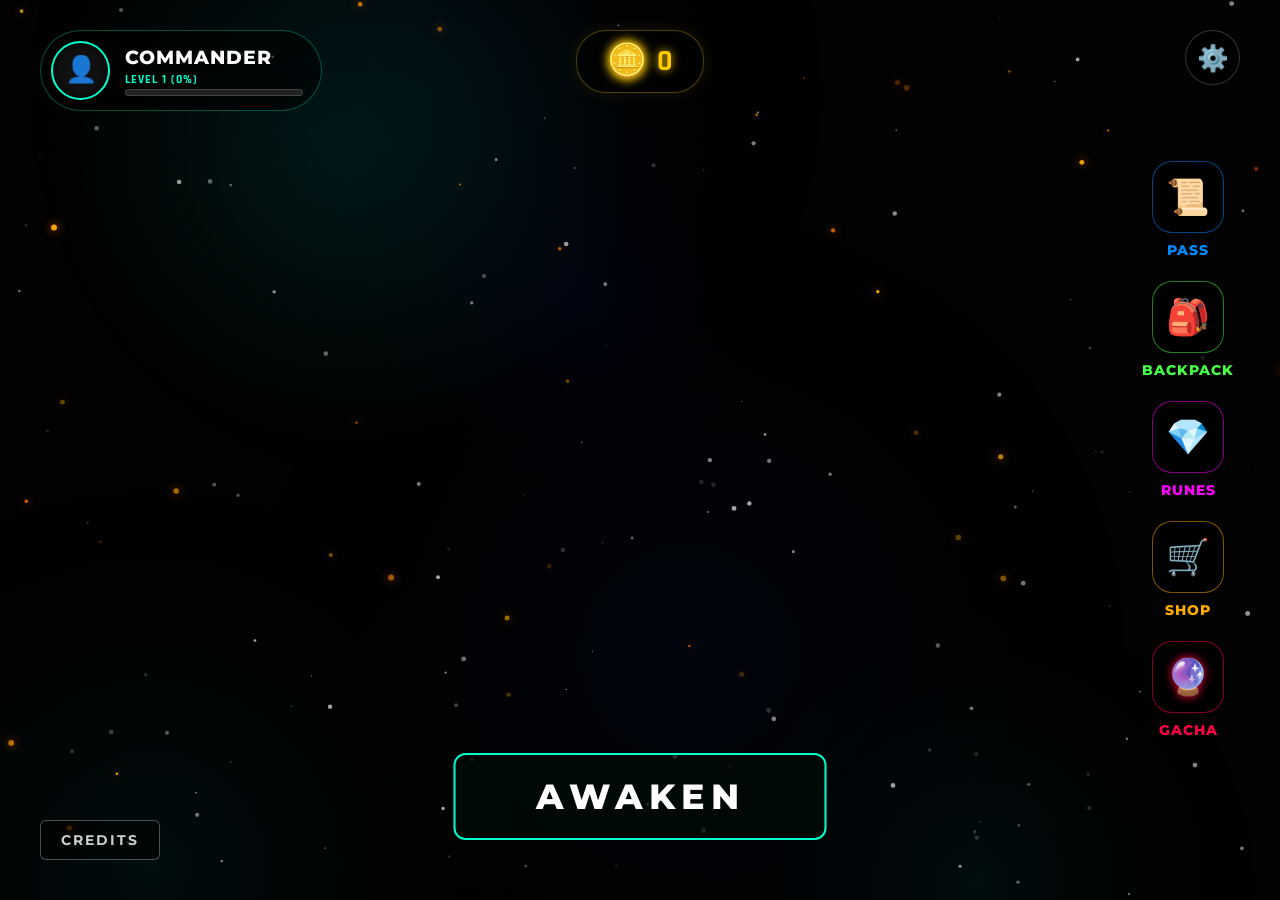
==== bug.html @ b3a05e63 "Update print statement from 'Hello' to 'Goodbye'" ====
<!DOCTYPE html>
<html lang="en">
<head>
    <meta charset="UTF-8">
    <meta name="viewport" content="width=device-width, initial-scale=1.0">
    <title>FIGHT UP - AWAKENED</title>
    <link href="https://fonts.googleapis.com/css2?family=Cinzel:wght@400;700&family=Rajdhani:wght@400;600;700&family=Montserrat:wght@400;600;700;800&display=swap" rel="stylesheet">
    <style>
        /* ================= CÀI ĐẶT CSS TỔNG THỂ ================= */
        body { margin: 0; padding: 0; background-color: #020202; color: #ffffff; font-family: 'Cinzel', serif; overflow: hidden; display: flex; justify-content: center; align-items: center; height: 100vh; user-select: none; }
        
        #bg-canvas { position: absolute; top: 0; left: 0; width: 100vw; height: 100vh; z-index: 0; pointer-events: none; }
        #mouse-glow { position: absolute; width: 600px; height: 600px; background: radial-gradient(circle, rgba(0, 255, 204, 0.08) 0%, transparent 70%); border-radius: 50%; pointer-events: none; z-index: 1; transform: translate(-50%, -50%); transition: 0.05s linear; mix-blend-mode: screen; }
        #game-wrapper { position: relative; width: 100vw; height: 100vh; display: flex; justify-content: center; align-items: center; background-color: transparent; overflow: hidden; z-index: 2; }
        
        .screen { position: absolute; top: 0; left: 0; width: 100%; height: 100%; display: flex; flex-direction: column; justify-content: center; align-items: center; background: radial-gradient(circle, rgba(15,15,20,0.85) 0%, rgba(0,0,0,1) 100%); transition: opacity 0.3s ease; z-index: 10; }
        .hidden { display: none !important; }
        
        @keyframes mysticalPulse {
            0% { box-shadow: 0 0 10px rgba(0, 255, 204, 0.3), inset 0 0 5px rgba(0, 255, 204, 0.1); text-shadow: 0 0 5px rgba(255,255,255,0.5); }
            50% { box-shadow: 0 0 25px rgba(0, 255, 204, 0.8), inset 0 0 15px rgba(0, 255, 204, 0.4); text-shadow: 0 0 15px rgba(255,255,255,1); }
            100% { box-shadow: 0 0 10px rgba(0, 255, 204, 0.3), inset 0 0 5px rgba(0, 255, 204, 0.1); text-shadow: 0 0 5px rgba(255,255,255,0.5); }
        }
        @keyframes popIn { 0% { transform: scale(0.8) translateY(50px); opacity: 0; } 100% { transform: scale(1) translateY(0); opacity: 1; } }
        @keyframes slideInRight { 0% { transform: translateX(30px); opacity: 0; } 100% { transform: translateX(0); opacity: 1; } }
        .pop-animation { animation: popIn 0.4s cubic-bezier(0.175, 0.885, 0.32, 1.275) forwards; }
        .stagger-anim { opacity: 0; animation: slideInRight 0.3s ease forwards; }

        /* MOBA LOBBY UI */
        #moba-lobby { position: absolute; width: 100%; height: 100%; top: 0; left: 0; pointer-events: none; }
        .moba-element { pointer-events: auto; position: absolute; }
        
        #moba-top-left { top: 30px; left: 40px; display: flex; align-items: center; gap: 15px; cursor: pointer; transition: 0.2s; padding: 10px 20px 10px 10px; border-radius: 50px; background: rgba(0,0,0,0.6); border: 1px solid rgba(0,255,204,0.3); animation: mysticalPulse 4s infinite alternate; min-width: 250px; }
        #moba-top-left:hover { background: rgba(0,255,204,0.15); transform: scale(1.02); }
        .avatar-placeholder { width: 55px; height: 55px; border-radius: 50%; background: #111; border: 2px solid #00ffcc; display: flex; justify-content: center; align-items: center; font-size: 26px; box-shadow: inset 0 0 10px #000; transition: 0.3s; flex-shrink: 0;}
        .commander-info { display: flex; flex-direction: column; width: 100%; }
        .commander-name { font-family: 'Montserrat', sans-serif; font-size: 1.2rem; font-weight: 800; color: #fff; letter-spacing: 1px; text-transform: uppercase; white-space: nowrap; overflow: hidden; text-overflow: ellipsis; max-width: 150px; }
        
        .acc-level-container { display: flex; flex-direction: column; width: 100%; margin-top: 3px; }
        .acc-level-text { font-size: 0.75rem; color: #00ffcc; font-family: 'Rajdhani', sans-serif; font-weight: bold; letter-spacing: 1px;}
        .acc-level-bar-bg { width: 100%; height: 5px; background: #222; border-radius: 3px; overflow: hidden; margin-top: 2px; border: 1px solid #444; }
        .acc-level-bar-fill { height: 100%; background: linear-gradient(90deg, #0088ff, #00ffcc); transition: width 0.3s ease; box-shadow: 0 0 5px #00ffcc;}

        #moba-top-center { top: 30px; left: 50%; transform: translateX(-50%); background: rgba(0,0,0,0.5); padding: 10px 30px; border-radius: 30px; border: 1px solid rgba(255,204,0,0.3); box-shadow: 0 0 15px rgba(255,204,0,0.1); }
        .gold-display { font-size: 1.8rem; color: #ffcc00; font-weight: bold; text-shadow: 0 0 10px #ffcc00; display: flex; align-items: center; gap: 10px; font-family: 'Rajdhani', sans-serif; }
        .gold-display::before { content: '🪙'; font-size: 2rem; filter: drop-shadow(0 0 5px rgba(255, 204, 0, 0.8)); }

        #moba-top-right { top: 30px; right: 40px; display: flex; gap: 15px; }
        .icon-btn { width: 55px; height: 55px; border-radius: 50%; background: rgba(0,0,0,0.6); border: 1px solid rgba(255,255,255,0.2); color: #fff; font-size: 1.6rem; cursor: pointer; transition: 0.3s; display: flex; justify-content: center; align-items: center; }
        .icon-btn:hover { background: rgba(255,255,255,0.1); border-color: #fff; box-shadow: 0 0 20px rgba(255,255,255,0.6); transform: scale(1.1) rotate(45deg); }

        #moba-mid-right { top: 50%; right: 40px; transform: translateY(-50%); display: flex; flex-direction: column; gap: 20px; }
        .side-menu-btn { display: flex; flex-direction: column; align-items: center; gap: 8px; cursor: pointer; transition: 0.2s; background: transparent; border: none; outline: none; color: #ccc; }
        .side-menu-btn .icon-bg { width: 70px; height: 70px; border-radius: 20px; background: rgba(0,0,0,0.7); border: 1px solid rgba(0,255,204,0.3); display: flex; justify-content: center; align-items: center; font-size: 2.2rem; transition: 0.3s; box-shadow: inset 0 0 15px rgba(0,0,0,0.9); }
        .side-menu-btn span { font-family: 'Montserrat', sans-serif; font-size: 0.9rem; font-weight: 800; letter-spacing: 1px; text-transform: uppercase; transition: 0.2s; }
        .side-menu-btn:hover .icon-bg { transform: scale(1.1); animation: mysticalPulse 1.5s infinite alternate; }
        .side-menu-btn:hover span { color: #fff; text-shadow: 0 0 10px #fff; }

        #moba-bottom-center { bottom: 60px; left: 50%; transform: translateX(-50%); }
        .play-btn { background: rgba(0, 10, 5, 0.8); border: 2px solid #00ffcc; color: #fff; font-family: 'Montserrat', sans-serif; font-size: 2.2rem; padding: 20px 80px; font-weight: 800; cursor: pointer; transition: 0.4s; text-transform: uppercase; letter-spacing: 6px; border-radius: 12px; animation: mysticalPulse 2s infinite alternate; }
        .play-btn:hover { background: rgba(0, 255, 204, 0.3); transform: scale(1.08) translateY(-5px); letter-spacing: 10px; }

        #moba-bottom-left { bottom: 40px; left: 40px; }

        .menu-box { background: rgba(10, 10, 15, 0.9); border: 1px solid rgba(0, 255, 204, 0.4); padding: 40px 60px; border-radius: 16px; box-shadow: 0 0 50px rgba(0, 255, 204, 0.15), inset 0 0 30px rgba(0,0,0,0.9); backdrop-filter: blur(25px); display: flex; flex-direction: column; align-items: center; position: relative; }
        .menu-box::before, .menu-box::after { content: ''; position: absolute; width: 40px; height: 40px; border: 3px solid #00ffcc; opacity: 0.8; }
        .menu-box::before { top: -12px; left: -12px; border-right: none; border-bottom: none; border-radius: 8px 0 0 0;}
        .menu-box::after { bottom: -12px; right: -12px; border-left: none; border-top: none; border-radius: 0 0 8px 0;}
        h2 { font-size: 2.2rem; text-shadow: 0 0 20px #fff; margin-bottom: 30px; letter-spacing: 3px; text-transform: uppercase; border-bottom: 2px solid rgba(0,255,204,0.3); padding-bottom: 15px; color: #00ffcc; font-family: 'Montserrat', sans-serif; font-weight: 800; text-align: center;}
        
        .btn-group { display: flex; flex-direction: column; gap: 18px; align-items: center; width: 100%; min-width: 350px; z-index: 20;}
        .std-btn { background: rgba(0, 0, 0, 0.7); border: 1px solid rgba(255, 255, 255, 0.3); color: #ccc; font-family: 'Montserrat', sans-serif; font-weight: 700; font-size: 1.1rem; padding: 14px 30px; width: 100%; cursor: pointer; transition: 0.3s; text-transform: uppercase; letter-spacing: 2px; border-radius: 6px; pointer-events: auto;}
        .std-btn:hover:not(:disabled) { border-color: #00ffcc; color: #fff; background: rgba(0, 60, 50, 0.6); transform: scale(1.03); box-shadow: 0 0 15px rgba(0,255,204,0.3); }
        .std-btn:disabled { opacity: 0.4; cursor: not-allowed; border-color: #333; color: #666;}
        
        .power-btn { padding: 20px; text-transform: none; text-align: left; border: 2px solid rgba(0, 255, 204, 0.3); background: rgba(0, 20, 30, 0.8); border-radius: 10px; transition: all 0.3s ease; position: relative; overflow: hidden; cursor: pointer; display: flex; flex-direction: column; width: 100%; box-sizing: border-box; }
        .power-btn:hover { border-color: #00ffcc; box-shadow: 0 0 25px rgba(0,255,204,0.5), inset 0 0 20px rgba(0,255,204,0.2); transform: scale(1.03); background: rgba(0, 40, 50, 0.9); }
        .power-btn strong { font-size: 1.4rem; margin-bottom: 8px; color: #fff; text-transform: uppercase; letter-spacing: 1px; font-family: 'Montserrat', sans-serif; transition: 0.3s;}
        .power-btn:hover strong { color: #00ffcc; text-shadow: 0 0 15px #00ffcc; }
        .power-btn .skill-desc { font-size: 0.95rem; color: #aaa; font-family: 'Montserrat', sans-serif; font-weight: 600; line-height: 1.4; transition: 0.3s; }
        .power-btn:hover .skill-desc { color: #fff; }
        .reroll-btn { margin-top: 10px; border-color: rgba(255, 170, 0, 0.4); color: #ffaa00; width: auto; font-size: 1rem; }
        .reroll-btn:hover:not(:disabled) { border-color: #ffcc00; color: #fff; box-shadow: 0 0 15px rgba(255,170,0,0.4); background: rgba(50, 30, 0, 0.6); }

        .shop-tabs { display: flex; flex-wrap: wrap; width: 100%; justify-content: center; gap: 10px; margin-bottom: 25px; border-bottom: 2px solid rgba(255,255,255,0.1); padding-bottom: 15px; }
        .shop-tab-btn { background: transparent; border: none; color: #777; font-family: 'Montserrat', sans-serif; font-size: 1rem; font-weight: bold; text-transform: uppercase; cursor: pointer; padding: 10px 15px; transition: 0.3s; border-radius: 8px; letter-spacing: 1px;}
        .shop-tab-btn:hover { color: #fff; background: rgba(255,255,255,0.05); }
        .shop-tab-btn.active { color: #00ffcc; background: rgba(0,255,204,0.1); box-shadow: inset 0 0 15px rgba(0,255,204,0.2); }

        .shop-wrapper { display: flex; flex-direction: column; gap: 25px; width: 100%; max-width: 900px; max-height: 50vh; overflow-y: auto; padding-right: 15px;}
        .shop-grid { display: grid; grid-template-columns: repeat(auto-fit, minmax(200px, 1fr)); gap: 20px; width: 100%; }
        .shop-card { display: flex; flex-direction: column; justify-content: space-between; align-items: center; background: rgba(255,255,255,0.04); border: 1px solid rgba(255,255,255,0.15); padding: 25px 20px; border-radius: 12px; transition: 0.3s; gap: 15px; height: 100%; box-sizing: border-box;}
        .shop-card:hover { background: rgba(0,255,204,0.08); border-color: #00ffcc; transform: translateY(-5px); box-shadow: 0 10px 20px rgba(0,0,0,0.5), 0 0 15px rgba(0,255,204,0.2);}
        .skin-preview { width: 55px; height: 55px; border-radius: 50%; box-shadow: 0 0 25px currentColor; margin-bottom: 10px;}
        .item-icon { font-size: 2.8rem; text-shadow: 0 0 15px currentColor; margin-bottom: 5px;}
        .item-name { font-family: 'Montserrat', sans-serif; font-size: 1.1rem; font-weight: 700; letter-spacing: 1px; text-align: center; flex-grow: 1; display: flex; flex-direction: column; align-items: center; justify-content: center; gap: 5px;}
        .item-stats { font-size: 0.8rem; color: #aaa; font-weight: normal; text-transform: uppercase; }
        .shop-btn { padding: 10px 15px; font-size: 1rem; width: 100%; border-color: #ffcc00; color: #ffcc00; margin-top: auto;}
        .shop-btn.equipped { border-color: #00ffcc; color: #00ffcc; box-shadow: inset 0 0 15px rgba(0,255,204,0.3); background: rgba(0,255,204,0.1);}
        
        .rune-stats { font-family: 'Rajdhani', sans-serif; color: #00ffcc; font-size: 1.2rem; font-weight: bold; margin-bottom: 5px; }
        .rune-lvl { font-family: 'Rajdhani', sans-serif; color: #fff; font-size: 1rem; background: #222; padding: 3px 10px; border-radius: 20px; border: 1px solid #555; }
/* GACHA CSS TIER */
        .gacha-item-show { font-size: 5rem; margin-bottom: 10px; animation: popIn 0.5s cubic-bezier(0.175, 0.885, 0.32, 1.275) forwards; }
        .gacha-item-name { font-family: 'Montserrat', sans-serif; font-size: 1.8rem; font-weight: 800; text-transform: uppercase; letter-spacing: 2px; animation: popIn 0.6s ease forwards;}
        .gacha-item-stats { font-size: 1.1rem; color: #ddd; margin-top: 10px; animation: popIn 0.7s ease forwards;}
        .gacha-rarity-text { font-family: 'Rajdhani', sans-serif; font-size: 1.3rem; font-weight: bold; letter-spacing: 3px; text-transform: uppercase; margin-top: 5px; animation: popIn 0.8s ease forwards;}
        
        .rarity-uncommon { color: #00ff00; text-shadow: 0 0 15px #00ff00; }
        .rarity-rare { color: #00aaff; text-shadow: 0 0 15px #00aaff; }
        .rarity-epic { color: #aa00ff; text-shadow: 0 0 15px #aa00ff; }
        .rarity-legend { color: #ffcc00; text-shadow: 0 0 15px #ffcc00; }
        .rarity-mythic { color: #ff0044; text-shadow: 0 0 25px #ff0044; animation: mysticalPulse 1s infinite alternate; }

        .bp-progress-header { width: 100%; display: flex; justify-content: space-between; font-family: 'Montserrat', sans-serif; font-size: 1.2rem; font-weight: 800; margin-bottom: 15px; color: #00ffcc;}
        .bp-bar-bg { width: 100%; height: 16px; background: #1a1a1a; border-radius: 8px; margin-bottom: 25px; overflow: hidden; border: 1px solid #444; box-shadow: inset 0 0 10px #000;}
        .bp-bar-fill { height: 100%; background: linear-gradient(90deg, #0088ff, #00ffcc, #ffffff); transition: width 0.4s cubic-bezier(0.175, 0.885, 0.32, 1.275); box-shadow: 0 0 15px #00ffcc; }
        .bp-list { display: flex; flex-direction: column; gap: 12px; width: 100%; max-width: 650px; max-height: 40vh; overflow-y: auto; padding-right: 15px; font-family: 'Rajdhani', sans-serif;}
        .bp-item { display: flex; justify-content: space-between; align-items: center; background: rgba(255,255,255,0.06); padding: 15px 25px; border-radius: 8px; border-left: 5px solid #555; transition: 0.2s;}
        .bp-item:hover { background: rgba(255,255,255,0.1); transform: translateX(5px); }
        .bp-item.unlocked { border-left-color: #00ffcc; background: rgba(0, 255, 204, 0.08); }
        .bp-item.milestone { border-left-color: #ff00ff; background: rgba(255, 0, 255, 0.08); box-shadow: inset 0 0 20px rgba(255,0,255,0.1);}
        .bp-tier { font-weight: bold; color: #fff; width: 90px; font-size: 1.3rem;}
        .bp-reward { color: #ffcc00; font-size: 1.4rem; flex-grow: 1; font-weight: 600; text-shadow: 0 0 5px rgba(255,204,0,0.5);}

        .profile-container-wide { display: flex; width: 85vw; max-width: 1100px; height: 75vh; background: linear-gradient(135deg, rgba(15,20,30,0.85) 0%, rgba(5,5,10,0.95) 100%); border: 1px solid rgba(0,255,204,0.3); border-radius: 20px; box-shadow: 0 0 50px rgba(0,0,0,0.8), inset 0 0 20px rgba(0,255,204,0.1); backdrop-filter: blur(20px); overflow: hidden; position: relative; }
        .prof-left { flex: 1.2; padding: 50px; display: flex; flex-direction: column; gap: 30px; z-index: 2; border-right: 1px solid rgba(255,255,255,0.05); }
        .prof-right { flex: 0.8; background: radial-gradient(circle at center, rgba(0,255,204,0.05) 0%, transparent 70%); display: flex; justify-content: center; align-items: center; position: relative; z-index: 1;}
        .prof-header-flex { display: flex; align-items: center; gap: 25px; padding-bottom: 20px; border-bottom: 1px solid rgba(0,255,204,0.3); }
        .prof-avatar-wrap { position: relative; width: 100px; height: 100px; border-radius: 50%; border: 3px solid #ffcc00; display: flex; justify-content: center; align-items: center; font-size: 50px; background: #111; box-shadow: 0 0 20px rgba(255,204,0,0.3); cursor: pointer; transition: 0.3s; }
        .prof-avatar-wrap:hover { transform: scale(1.05); box-shadow: 0 0 30px rgba(255,204,0,0.6); }
        .prof-name-area { display: flex; flex-direction: column; width: 100%; }
        .prof-title { color: #00ffcc; font-size: 0.9rem; letter-spacing: 2px; text-transform: uppercase; margin-bottom: 5px; font-family: 'Montserrat', sans-serif; font-weight: bold;}
        .profile-name-input { background: transparent; border: none; color: #00ffcc; font-family: 'Montserrat', sans-serif; font-weight: 800; width: 100%; text-transform: uppercase; outline: none; letter-spacing: 2px;}
        .prof-stats-grid { display: grid; grid-template-columns: repeat(3, 1fr); gap: 15px; margin-top: 10px; }
        .prof-stat-card { background: rgba(255,255,255,0.03); border: 1px solid rgba(255,255,255,0.1); border-radius: 12px; padding: 20px 10px; display: flex; flex-direction: column; align-items: center; justify-content: center; transition: 0.3s; }
        .prof-stat-icon { font-size: 2rem; margin-bottom: 10px; text-shadow: 0 0 10px currentColor; }
        .prof-stat-value { font-size: 1.8rem; font-weight: bold; color: #fff; font-family: 'Rajdhani', sans-serif; }
        .prof-stat-label { font-size: 0.8rem; color: #aaa; text-transform: uppercase; letter-spacing: 1px; margin-top: 5px; text-align: center; font-family: 'Montserrat', sans-serif; font-weight: 600;}
        .prof-hero-display { width: 100%; height: 100%; display: flex; justify-content: center; align-items: center; animation: floatCore 4s ease-in-out infinite; }
        .prof-hero-core { width: 120px; height: 120px; border-radius: 50%; background: #fff; transition: 0.5s; position: relative; }
        .prof-hero-core::after { content: ''; position: absolute; bottom: -80px; left: 50%; transform: translateX(-50%); width: 80px; height: 15px; background: rgba(0,0,0,0.5); border-radius: 50%; filter: blur(5px); }

        .setting-slider { appearance: none; -webkit-appearance: none; width: 100%; height: 6px; background: #333; outline: none; border-radius: 3px; }
        .setting-slider::-webkit-slider-thumb { -webkit-appearance: none; appearance: none; width: 20px; height: 20px; border-radius: 50%; background: #00ffcc; cursor: pointer; box-shadow: 0 0 10px #00ffcc; }
        .setting-checkbox { transform: scale(1.5); cursor: pointer; accent-color: #00ffcc;}
        .stat-row-setting { display: flex; justify-content: space-between; border-bottom: 1px solid rgba(255,255,255,0.1); padding-bottom: 8px; font-family: 'Montserrat', sans-serif; font-size: 1.1rem; color: #ddd; font-weight: 600;}
        .lang-select { background: rgba(0,0,0,0.8); border: 1px solid #00ffcc; color: #00ffcc; padding: 5px 10px; border-radius: 4px; font-family: 'Montserrat', sans-serif; font-weight: bold; cursor: pointer; outline: none;}

        #game-canvas { display: block; width: 100%; height: 100%; z-index: 1; }
        
        #game-hud { position: absolute; top: 0; left: 0; width: 100%; height: 100%; z-index: 5; pointer-events: none; display: flex; flex-direction: column; font-family: 'Rajdhani', sans-serif;}
        #exp-container { width: 100%; height: 8px; background-color: #111; position: absolute; top: 0; border-bottom: 1px solid #333;}
        #exp-bar { width: 0%; height: 100%; background: linear-gradient(90deg, #00ffcc, #0088ff); transition: width 0.3s ease; box-shadow: 0 0 15px #0088ff; }
        #hud-top { display: flex; justify-content: space-between; align-items: flex-start; padding: 20px; width: 100%; box-sizing: border-box; margin-top: 10px; }
        
        #status-container { display: flex; flex-direction: column; gap: 5px; width: 30%; }
        #level-display { font-size: 1.8rem; font-weight: bold; color: #00ffcc; text-shadow: 0 0 10px #00ffcc; letter-spacing: 2px; margin-bottom: 0px; font-family: 'Montserrat', sans-serif; font-weight: 800;}
        #hp-container { width: 100%; max-width: 250px; background: #222; border: 2px solid #555; height: 25px; position: relative; border-radius: 4px; overflow: hidden; box-shadow: 0 0 10px rgba(0,0,0,0.8); }
        #hp-bar { width: 100%; height: 100%; background: linear-gradient(90deg, #ff0044, #ff6600); transition: width 0.2s ease; }
        #hp-text { position: absolute; top: 0; left: 0; width: 100%; height: 100%; text-align: center; line-height: 25px; font-weight: bold; font-size: 14px; text-shadow: 1px 1px 3px #000; font-family: 'Montserrat', sans-serif;}
        #mp-container { width: 100%; max-width: 250px; background: #222; border: 2px solid #555; height: 18px; position: relative; border-radius: 4px; overflow: hidden; box-shadow: 0 0 10px rgba(0,0,0,0.8); margin-top: 2px;}
        #mp-bar { width: 100%; height: 100%; background: linear-gradient(90deg, #0055ff, #00aaff); transition: width 0.2s ease; }
        #mp-text { position: absolute; top: 0; left: 0; width: 100%; height: 100%; text-align: center; line-height: 18px; font-weight: bold; font-size: 12px; text-shadow: 1px 1px 3px #000; font-family: 'Montserrat', sans-serif;}
        #dash-container { width: 100%; max-width: 250px; height: 5px; background: #222; border-radius: 2px; overflow: hidden; border: 1px solid #444; margin-top: 5px;}
        #dash-bar { width: 100%; height: 100%; background: #00ffff; box-shadow: 0 0 5px #00ffff; }
        #skill-ui { display: flex; align-items: center; gap: 10px; margin-top: 10px; background: rgba(0,0,0,0.6); padding: 5px 10px; border-radius: 8px; border: 1px solid rgba(255,255,255,0.2); width: fit-content;}
        .skill-icon { width: 40px; height: 40px; background: #111; border: 2px solid #aa00ff; border-radius: 8px; display: flex; justify-content: center; align-items: center; font-size: 20px; box-shadow: 0 0 10px rgba(170,0,255,0.5); position: relative; overflow: hidden; }
        .skill-cd-overlay { position: absolute; bottom: 0; left: 0; width: 100%; background: rgba(0,0,0,0.7); height: 0%; transition: height 0.1s linear; }
        .skill-info { display: flex; flex-direction: column; font-family: 'Rajdhani', sans-serif; }
        .skill-name { font-weight: bold; color: #aa00ff; text-shadow: 0 0 5px #aa00ff; font-size: 14px; text-transform: uppercase;}
        .skill-cost { font-size: 12px; color: #00aaff; }
        .skill-key { position: absolute; top: -5px; right: -5px; background: #fff; color: #000; font-size: 10px; padding: 2px 5px; border-radius: 4px; font-weight: bold; z-index: 2;}

        #wave-container { display: flex; flex-direction: column; align-items: center; width: 40%; }
        #wave-text { font-size: 1.8rem; font-weight: 800; letter-spacing: 4px; text-shadow: 0 0 10px #fff; margin-bottom: 5px; font-family: 'Montserrat', sans-serif; text-transform: uppercase;}
        #wave-progress-bg { width: 100%; height: 8px; background: rgba(0,0,0,0.8); border: 1px solid #555; border-radius: 4px; overflow: hidden; }
        #wave-progress-bar { width: 0%; height: 100%; background: #fff; transition: width 0.3s ease-out; box-shadow: 0 0 10px #fff;}

        #right-hud { width: 30%; display: flex; flex-direction: column; align-items: flex-end; gap: 5px; }
        .ingame-currency { font-size: 1.8rem; font-weight: bold; display: flex; align-items: center; gap: 5px;}
        #timer-display { font-size: 1.5rem; font-weight: bold; text-shadow: 0 0 10px #fff; letter-spacing: 2px;}
        #pause-btn-hud { pointer-events: auto; background: rgba(0, 0, 0, 0.6); border: 1px solid rgba(255,255,255,0.3); color: #fff; padding: 5px 20px; font-family: 'Montserrat', sans-serif; font-weight: 700; font-size: 0.9rem; cursor: pointer; transition: 0.2s; border-radius: 4px; margin-top: 10px; text-transform: uppercase;}
        
        #boss-ui { position: absolute; bottom: 50px; left: 50%; transform: translateX(-50%); width: 60%; max-width: 800px; display: flex; flex-direction: column; align-items: center; transition: opacity 0.5s; opacity: 0; z-index: 20; }
        #boss-name { font-size: 2.5rem; color: #ff0044; text-shadow: 0 0 20px #ff0044; margin-bottom: 15px; letter-spacing: 8px; font-family: 'Cinzel', serif; font-weight: 800; text-transform: uppercase; border-bottom: 2px solid rgba(255,0,68,0.5); padding-bottom: 5px;}
        #boss-hp-bg { width: 100%; height: 25px; background: rgba(0,0,0,0.8); border: 2px solid #ff0044; border-radius: 8px; overflow: hidden; box-shadow: 0 0 15px rgba(255,0,68,0.5);}
        #boss-hp-bar { width: 100%; height: 100%; background: linear-gradient(90deg, #aa0000, #ff0044, #ff6666); box-shadow: 0 0 20px #ff0044; transition: width 0.1s linear;}
        
        .shake-effect { animation: shake 0.2s cubic-bezier(.36,.07,.19,.97) both; }
        @keyframes shake { 10%, 90% { transform: translate3d(-4px, 1px, 0); } 20%, 80% { transform: translate3d(5px, -2px, 0); } 30%, 50%, 70% { transform: translate3d(-8px, 3px, 0); } 40%, 60% { transform: translate3d(8px, -2px, 0); } }
    </style>
</head>
<body>
    <canvas id="bg-canvas"></canvas>
    <div id="mouse-glow"></div>

    <div id="game-wrapper">
        <div id="main-menu" class="screen" style="background: transparent;">
            <div id="moba-lobby">
                <div id="moba-top-left" class="moba-element" onclick="actShowProfile()">
                    <div class="avatar-placeholder" id="lobby-avatar">👤</div>
                    <div class="commander-info">
                        <div class="commander-name" id="lobby-name">COMMANDER</div>
                        <div class="acc-level-container">
                            <span class="acc-level-text" id="lobby-acc-level-text">LEVEL 1 (0%)</span>
                            <div class="acc-level-bar-bg"><div class="acc-level-bar-fill" id="lobby-acc-level-bar"></div></div>
                        </div>
                    </div>
                </div>

                <div id="moba-top-center" class="moba-element">
                    <div id="global-gold" class="gold-display">0</div>
                </div>

                <div id="moba-top-right" class="moba-element">
                    <button class="icon-btn" onclick="actShowSettings()" title="Settings">⚙️</button>
                </div>

                <div id="moba-mid-right" class="moba-element">
                    <button class="side-menu-btn" onclick="actShowBattlePass()">
                        <div class="icon-bg" style="color: #0088ff; border-color: rgba(0,136,255,0.5);">📜</div>
                        <span data-i18n="menu-pass" style="color: #0088ff;">Pass</span>
                    </button>
                    <button class="side-menu-btn" onclick="actShowInventory()">
                        <div class="icon-bg" style="color: #44ff44; border-color: rgba(68,255,68,0.5);">🎒</div>
                        <span data-i18n="menu-inventory" style="color: #44ff44;">Balo</span>
                    </button>
                    <button class="side-menu-btn" onclick="actShowRunes()">
                        <div class="icon-bg" style="color: #ff00ff; border-color: rgba(255,0,255,0.5);">💎</div>
                        <span data-i18n="menu-runes" style="color: #ff00ff;">Runes</span>
                    </button>
                    <button class="side-menu-btn" onclick="actShowShop()">
                        <div class="icon-bg" style="color: #ffaa00; border-color: rgba(255,170,0,0.5);">🛒</div>
                        <span data-i18n="menu-shop" style="color: #ffaa00;">Shop</span>
                    </button>
                    <button class="side-menu-btn" onclick="actShowGacha()">
                        <div class="icon-bg" style="color: #ff0044; border-color: rgba(255,0,68,0.5); text-shadow: 0 0 10px #ff0044;">🔮</div>
                        <span data-i18n="menu-gacha" style="color: #ff0044;">Gacha</span>
                    </button>
                </div>

                <div id="moba-bottom-left" class="moba-element">
                    <button class="std-btn" style="width: auto; padding: 10px 20px; font-size: 0.9rem; background: rgba(0,0,0,0.5);" onclick="actShowCredits()" data-i18n="menu-credits">CREDITS</button>
                </div>

                <div id="moba-bottom-center" class="moba-element">
                    <button class="play-btn" onclick="actStartGame()" data-i18n="menu-play">AWAKEN</button>
                </div>
            </div>
        </div>

        <div id="profile-screen" class="screen hidden">
            <div class="profile-container-wide">
                <div class="prof-left">
                    <div class="prof-header-flex">
                        <div class="prof-avatar-wrap" id="prof-avatar-edit" onclick="changeAvatar()" title="Click to change avatar">👤</div>
                        <div class="prof-name-area">
                            <span class="prof-title" data-i18n="prof-title">PROFILE</span>
                            <input type="text" id="prof-name-edit" class="profile-name-input" style="font-size: 2rem; text-shadow: 0 0 15px #00ffcc; margin:0;" onblur="saveProfileInfo()" placeholder="...">
                            
                            <div class="acc-level-container" style="margin-top: 10px; width: 80%;">
                                <span class="acc-level-text" id="prof-acc-level-text" style="font-size: 1rem;">ACCOUNT LEVEL: 1 (0%)</span>
                                <div class="acc-level-bar-bg" style="height: 10px;"><div class="acc-level-bar-fill" id="prof-acc-level-bar"></div></div>
                            </div>
                        </div>
                    </div>

                    <div class="prof-stats-grid">
                        <div class="prof-stat-card"><div class="prof-stat-icon" style="color: #fff;">⚔️</div><div class="prof-stat-value" id="prof-matches">0</div><div class="prof-stat-label" data-i18n="prof-matches">Matches</div></div>
                        <div class="prof-stat-card"><div class="prof-stat-icon" style="color: #0088ff;">🛡️</div><div class="prof-stat-value" id="prof-wave" style="color: #0088ff;">0</div><div class="prof-stat-label" data-i18n="prof-wave">Max Wave</div></div>
                        <div class="prof-stat-card"><div class="prof-stat-icon" style="color: #ff0044;">🔥</div><div class="prof-stat-value" id="prof-kills" style="color: #ff0044;">0</div><div class="prof-stat-label" data-i18n="prof-kills">Kills</div></div>
                        <div class="prof-stat-card" style="grid-column: span 1;"><div class="prof-stat-icon" style="color: #aa00ff;">💀</div><div class="prof-stat-value" id="prof-deaths" style="color: #aa00ff;">0</div><div class="prof-stat-label" data-i18n="prof-deaths">Deaths</div></div>
                        <div class="prof-stat-card" style="grid-column: span 2; border-color: rgba(255,204,0,0.3); background: rgba(255,204,0,0.05);"><div class="prof-stat-icon" style="color: #ffcc00;">🪙</div><div class="prof-stat-value" id="prof-gold" style="color: #ffcc00;">0</div><div class="prof-stat-label" data-i18n="prof-gold">Total Wealth</div></div>
                    </div>
                    <button class="std-btn" style="width: 250px; margin-top: auto;" onclick="actQuitToMenu()" data-i18n="prof-btn">Save & Back</button>
                </div>
                <div class="prof-right">
                    <div class="prof-hero-display"><div class="prof-hero-core" id="prof-equipped-core"></div></div>
                </div>
            </div>
        </div>

        <div id="inventory-screen" class="screen hidden">
            <div class="menu-box" style="padding: 30px 50px; max-width: 900px; width: 90%;">
                <h2 data-i18n="inv-title">Balo Của Bạn</h2>
                <div class="shop-tabs">
                    <button class="shop-tab-btn active" id="inv-tab-skins" onclick="changeInvTab('skins')" data-i18n="shop-tab-skins">CORES</button>
                    <button class="shop-tab-btn" id="inv-tab-weapons" onclick="changeInvTab('weapons')" data-i18n="shop-tab-wpn">WEAPONS</button>
                    <button class="shop-tab-btn" id="inv-tab-armors" onclick="changeInvTab('armors')" data-i18n="shop-tab-arm">ARMORS</button>
                    <button class="shop-tab-btn" id="inv-tab-boots" onclick="changeInvTab('boots')" data-i18n="shop-tab-bot">BOOTS</button>
                    <button class="shop-tab-btn" id="inv-tab-playerAcc" onclick="changeInvTab('playerAcc')" data-i18n="shop-tab-acc">ACCESSORIES</button>
                    <button class="shop-tab-btn" id="inv-tab-pets" onclick="changeInvTab('pets')" data-i18n="shop-tab-pets">PETS</button>
                </div>
                <div class="shop-wrapper" id="inventory-items-container"></div>
                <button class="std-btn" style="width: auto; padding: 12px 50px; margin-top: 20px;" onclick="actQuitToMenu()" data-i18n="shop-btn">Back to Lobby</button>
            </div>
        </div>

        <div id="bp-screen" class="screen hidden">
            <div class="menu-box" style="padding: 40px 60px; width: 700px;">
                <h2 data-i18n="bp-title">BATTLE PASS SEASON 1</h2>
                <div class="bp-progress-header"><span id="bp-lvl-text">LEVEL: 1 / 100</span><span id="bp-exp-text">EXP: 0</span></div>
                <div class="bp-bar-bg"><div id="bp-bar-fill" class="bp-bar-fill"></div></div>
                <div class="bp-list" id="bp-tiers-container"></div>
                <button class="std-btn" style="width: auto; padding: 12px 50px; margin-top: 20px;" onclick="actQuitToMenu()" data-i18n="bp-btn">Back to Lobby</button>
            </div>
        </div>
        <div id="gacha-screen" class="screen hidden">
            <div class="menu-box" style="padding: 30px 50px; width: 600px; border-color: #aa00ff; box-shadow: 0 0 50px rgba(170,0,255,0.2), inset 0 0 30px rgba(0,0,0,0.9);">
                <h2 data-i18n="gacha-title" style="color: #aa00ff; border-color: #aa00ff; text-shadow: 0 0 15px #aa00ff;">MYSTIC SUMMON</h2>
                <div style="text-align: center; color: #ccc; margin-bottom: 10px; font-family: 'Montserrat', sans-serif;">Cost: <span style="color:#ffcc00; font-weight:bold;">1000 🪙</span> per Summon</div>
                
                <div style="display: flex; flex-direction: column; align-items: center; justify-content: center; margin: 20px 0; min-height: 250px; border: 2px dashed #555; border-radius: 10px; width: 100%; background: rgba(0,0,0,0.5);" id="gacha-result">
                    <div style="color: #777; font-size: 1.1rem; font-family: 'Montserrat', sans-serif;">Press SUMMON to try your luck</div>
                </div>
                
                <div class="btn-group" style="flex-direction: row; gap: 20px;">
                    <button class="std-btn" style="border-color: #aa00ff; color: #aa00ff; text-shadow: 0 0 10px #aa00ff;" onclick="rollGacha()">SUMMON (1000 🪙)</button>
                    <button class="std-btn" onclick="actQuitToMenu()" data-i18n="shop-btn">Back to Lobby</button>
                </div>
            </div>
        </div>
        <div id="shop-screen" class="screen hidden">
            <div class="menu-box" style="padding: 30px 50px; max-width: 900px; width: 90%;">
                <h2 data-i18n="shop-title">ARMORY VAULT</h2>
                
                <div class="shop-tabs">
                    <button class="shop-tab-btn active" id="tab-skins" onclick="changeShopTab('skins')" data-i18n="shop-tab-skins">CORES</button>
                    <button class="shop-tab-btn" id="tab-weapons" onclick="changeShopTab('weapons')" data-i18n="shop-tab-wpn">WEAPONS</button>
                    <button class="shop-tab-btn" id="tab-armors" onclick="changeShopTab('armors')" data-i18n="shop-tab-arm">ARMORS</button>
                    <button class="shop-tab-btn" id="tab-boots" onclick="changeShopTab('boots')" data-i18n="shop-tab-bot">BOOTS</button>
                    <button class="shop-tab-btn" id="tab-playerAcc" onclick="changeShopTab('playerAcc')" data-i18n="shop-tab-acc">ACCESSORIES</button>
                    <button class="shop-tab-btn" id="tab-pets" onclick="changeShopTab('pets')" data-i18n="shop-tab-pets">PETS</button>
                </div>

                <div class="shop-wrapper" id="shop-items-container"></div>
                <button class="std-btn" style="width: auto; padding: 12px 50px; margin-top: 20px;" onclick="actQuitToMenu()" data-i18n="shop-btn">Back to Lobby</button>
            </div>
        </div>

        <div id="runes-screen" class="screen hidden">
            <div class="menu-box" style="padding: 30px 50px; max-width: 900px; width: 90%;">
                <h2 data-i18n="runes-title">ANCIENT RUNES</h2>
                <div class="shop-wrapper">
                    <div class="shop-grid" id="runes-items-container"></div>
                </div>
                <button class="std-btn" style="width: auto; padding: 12px 50px; margin-top: 20px;" onclick="actQuitToMenu()" data-i18n="runes-btn">Back to Lobby</button>
            </div>
        </div>

        <div id="settings-screen" class="screen hidden">
            <div class="menu-box" style="width: 450px;">
                <h2 data-i18n="set-title">GAME SETTINGS</h2>
                <div class="btn-group" style="margin-bottom: 30px; width: 100%;">
                    <div class="stat-row-setting" style="width: 100%; align-items: center; border: none;">
                        <span data-i18n="set-music">Music Volume</span>
                        <input type="range" class="setting-slider" min="0" max="100" value="50" style="width: 40%;">
                    </div>
                    <div class="stat-row-setting" style="width: 100%; align-items: center; border: none; margin-top: 15px;">
                        <span data-i18n="set-sfx">SFX Volume</span>
                        <input type="range" class="setting-slider" min="0" max="100" value="80" style="width: 40%;">
                    </div>
                    <div class="stat-row-setting" style="width: 100%; align-items: center; border: none; margin-top: 15px; padding-top: 15px; border-top: 1px solid rgba(255,255,255,0.1);">
                        <span data-i18n="set-lang">Language</span>
                        <select id="lang-select" class="lang-select" onchange="changeLanguage(this.value)">
                            <option value="en">English</option>
                            <option value="vi">Tiếng Việt</option>
                        </select>
                    </div>
                    <div class="stat-row-setting" style="width: 100%; align-items: center; border: none; margin-top: 15px;">
                        <span data-i18n="set-dmg">Display Damage Numbers</span>
                        <input type="checkbox" class="setting-checkbox" id="setting-dmg" checked>
                    </div>
                    <div class="stat-row-setting" style="width: 100%; align-items: center; border: none; margin-top: 15px; padding-top: 15px; border-top: 1px solid rgba(255,255,255,0.1);">
                        <span data-i18n="set-reset" style="color: #ff0044;">Reset Account Data</span>
                        <button class="std-btn" style="width: auto; padding: 5px 15px; font-size: 0.9rem; border-color: #ff0044; color: #ff0044; box-shadow: 0 0 10px rgba(255,0,68,0.2) inset;" onclick="actShowConfirmReset()" data-i18n="set-reset-btn">RESET</button>
                    </div>
                </div>
                <button class="std-btn" style="width: auto; padding: 12px 50px;" onclick="actQuitToMenu()" data-i18n="set-btn">Apply & Back</button>
            </div>
        </div>

        <div id="confirm-reset-screen" class="screen hidden" style="z-index: 50; background: rgba(0,0,0,0.95);">
            <div class="menu-box" style="width: 400px; border-color: #ff0044; box-shadow: 0 0 50px rgba(255,0,68,0.2);">
                <h2 style="color: #ff0044; border-bottom: none;" data-i18n="warn-reset-title">WARNING</h2>
                <p style="text-align: center; line-height: 1.6; margin-bottom: 30px; font-family: 'Montserrat', sans-serif;" data-i18n="warn-reset-msg">Are you sure you want to wipe all your progress? This action cannot be undone!</p>
                <div class="btn-group" style="flex-direction: row; justify-content: space-between; gap: 10px;">
                    <button class="std-btn" onclick="actCancelReset()" data-i18n="warn-reset-cancel">Cancel</button>
                    <button class="std-btn" style="border-color: #ff0044; color: #ff0044;" onclick="executeResetData()" data-i18n="warn-reset-confirm">Confirm Reset</button>
                </div>
            </div>
        </div>

        <div id="credits-screen" class="screen hidden">
            <div class="menu-box" style="width: 500px;">
                <h2 data-i18n="cred-title">CREDITS</h2>
                <div style="font-family: 'Montserrat', sans-serif; font-size: 1.2rem; color: #ddd; text-align: center; margin-bottom: 30px; line-height: 2;">
                    <div style="margin-bottom: 20px;">
                        <div style="color: #aaa; font-size: 0.9rem; letter-spacing: 2px;">GAME DESIGN & ART DIRECTION</div>
                        <div style="color: #00ffcc; font-size: 2.2rem; font-weight: 800; text-shadow: 0 0 15px #00ffcc;">WANG</div>
                    </div>
                    <div style="margin-bottom: 20px;">
                        <div style="color: #aaa; font-size: 0.9rem; letter-spacing: 2px;">CODE & LOGIC PARTNER</div>
                        <div style="color: #fff; font-size: 1.5rem; font-weight: 700;">GEMINI AI</div>
                    </div>
                </div>
                <button class="std-btn" style="width: auto; padding: 12px 50px;" onclick="actQuitToMenu()" data-i18n="cred-btn">Back to Lobby</button>
            </div>
        </div>

        <canvas id="game-canvas" class="hidden"></canvas>
        <div id="game-hud" class="hidden">
            <div id="exp-container"><div id="exp-bar"></div></div>
            <div id="hud-top">
                <div id="status-container">
                    <div id="level-display">LV. 1</div>
                    <div id="hp-container"><div id="hp-bar"></div><div id="hp-text">100 / 100</div></div>
                    <div id="mp-container"><div id="mp-bar"></div><div id="mp-text">100 / 100</div></div>
                    <div id="dash-container"><div id="dash-bar"></div></div>
                    <div id="skill-ui">
                        <div class="skill-icon">🔮<div class="skill-cd-overlay" id="skill-cd-overlay"></div><div class="skill-key">E</div></div>
                        <div class="skill-info">
                            <span class="skill-name">Aura Burst</span>
                            <span class="skill-cost" id="skill-cost-txt">Cost: 30 MP</span>
                        </div>
                    </div>
                </div>
                <div id="wave-container">
                    <div id="wave-text">WAVE 1</div>
                    <div id="wave-progress-bg"><div id="wave-progress-bar"></div></div>
                </div>
                <div id="right-hud">
                    <div id="ingame-gold-display" style="font-size: 1.8rem; font-weight: bold; color: #ffcc00; text-shadow: 0 0 10px #ffcc00;">0 🪙</div>
                    <div id="timer-display">00:00</div>
                    <button id="pause-btn-hud" onclick="actPauseGame()" data-i18n="pause-title">|| PAUSE</button>
                </div>
            </div>
            <div id="boss-ui">
                <div id="boss-name">ABYSSAL OVERLORD</div>
                <div id="boss-hp-bg"><div id="boss-hp-bar"></div></div>
            </div>
        </div>

        <div id="pause-menu" class="screen hidden">
            <div class="menu-box">
                <h2 data-i18n="pause-title">PAUSED</h2>
                <div class="btn-group">
                    <button class="std-btn" onclick="actResumeGame()" data-i18n="pause-resume">Resume Fight</button>
                    <button class="std-btn" onclick="actQuitToMenu()" data-i18n="pause-quit">Flee to Lobby</button>
                </div>
            </div>
        </div>

        <div id="level-up-menu" class="screen hidden" style="background: rgba(0,0,0,0.85);">
            <div class="menu-box" id="level-up-box" style="border-color: #00ffcc; box-shadow: 0 0 50px rgba(0,255,204,0.2); width: 450px;">
                <h2 style="border-bottom: none; color: #00ffcc; text-shadow: 0 0 20px #00ffcc;" data-i18n="lvl-title">POWER AWAKENED</h2>
                <div class="btn-group" id="dynamic-power-list" style="margin-bottom: 20px;"></div>
                <button id="btn-reroll" class="std-btn reroll-btn" onclick="actReroll()">✦ Reroll ✦</button>
            </div>
        </div>

        <div id="game-over-screen" class="screen hidden">
            <h1 class="title" id="end-title" style="color: #ff0044; font-size: 4rem; text-shadow: 0 0 20px currentColor; margin-bottom: 20px; font-family: 'Cinzel', serif;" data-i18n="go-title">YOU DIED</h1>
            <div class="profile-stats" id="game-over-stats" style="margin-bottom: 40px; text-align: left; width: 400px; padding: 20px; background: rgba(0,0,0,0.5); border-radius: 10px; border: 1px solid rgba(255,255,255,0.1);">
                <div class="stat-row-setting"><span data-i18n="prof-matches">Level Reached:</span> <span class="stat-val" id="go-level">1</span></div>
                <div class="stat-row-setting"><span data-i18n="prof-wave">Wave Reached:</span> <span class="stat-val" id="go-wave">Wave 1</span></div>
                <div class="stat-row-setting"><span data-i18n="prof-kills">Enemies Defeated:</span> <span class="stat-val" id="go-kills">0</span></div>
                <div class="stat-row-setting"><span data-i18n="prof-gold">Gold Earned:</span> <span class="stat-val" id="go-gold" style="color:#ffcc00;">0 🪙</span></div>
            </div>
            <div class="btn-group" style="max-width: 400px;">
                <button class="std-btn" onclick="actStartGame()" data-i18n="go-retry">Reincarnate (Try Again)</button>
                <button class="std-btn" onclick="actQuitToMenu()" data-i18n="go-quit">Return to Lobby</button>
            </div>
        </div>
    </div>

    <script>
        const bgCanvas = document.getElementById('bg-canvas'); const bgCtx = bgCanvas.getContext('2d');
        const gameCanvas = document.getElementById('game-canvas'); const ctx = gameCanvas.getContext('2d');
        const glowEl = document.getElementById('mouse-glow');
        function resizeCanvases() { bgCanvas.width = window.innerWidth; bgCanvas.height = window.innerHeight; gameCanvas.width = window.innerWidth; gameCanvas.height = window.innerHeight; }
        window.addEventListener('resize', resizeCanvases); resizeCanvases();

        function getLocalData(key, defaultValue) { try { let val = localStorage.getItem(key); return val ? JSON.parse(val) : defaultValue; } catch(e) { return defaultValue; } }
        
        // ================= I18N SYSTEM =================
        const TRANSLATIONS = {
            en: { "menu-play": "AWAKEN", "menu-pass": "Pass", "menu-inventory": "Backpack", "menu-shop": "Shop", "menu-runes": "Runes", "menu-credits": "CREDITS", "prof-title": "COMMANDER PROFILE", "prof-matches": "Matches Played", "prof-wave": "Max Wave", "prof-kills": "Enemies Slain", "prof-deaths": "Total Deaths", "prof-gold": "Total Wealth", "prof-btn": "Save & Back", "bp-title": "BATTLE PASS SEASON 1", "bp-btn": "Back to Lobby", "inv-title": "YOUR BACKPACK", "shop-title": "ARMORY VAULT", "shop-btn": "Back to Lobby", "shop-tab-skins": "CORES", "shop-tab-wpn": "WEAPONS", "shop-tab-arm": "ARMORS", "shop-tab-bot": "BOOTS", "shop-tab-acc": "ACCESSORIES", "shop-tab-pets": "PETS", "runes-title": "ANCIENT RUNES", "runes-btn": "Back to Lobby", "set-title": "GAME SETTINGS", "set-music": "Music Volume", "set-sfx": "SFX Volume", "set-dmg": "Display Damage Numbers", "set-lang": "Language", "set-btn": "Apply & Back", "set-reset": "Reset Account Data", "set-reset-btn": "RESET", "warn-reset-title": "WARNING", "warn-reset-msg": "Are you sure you want to wipe all your progress? This action cannot be undone!", "warn-reset-cancel": "Cancel", "warn-reset-confirm": "Confirm Reset", "pause-title": "PAUSED", "pause-resume": "Resume Fight", "pause-quit": "Flee to Lobby", "lvl-title": "POWER AWAKENED", "go-title": "YOU DIED", "go-retry": "Reincarnate", "go-quit": "Return to Lobby", "cred-title": "CREDITS", "cred-btn": "Back to Lobby", "rune-atk": "Base ATK", "rune-spd": "ATK Speed", "rune-critR": "Crit Chance", "rune-critD": "Crit Damage", "rune-def": "Defense", "rune-mov": "Move Speed", "btn-upgrade": "UPGRADE", "btn-max": "MAX LEVEL", "wave-start": "WAVE {w} START" },
            vi: { "menu-play": "THỨC TỈNH", "menu-pass": "Thẻ Vé", "menu-inventory": "Balo", "menu-shop": "Cửa Hàng", "menu-runes": "Ngọc", "menu-credits": "TÁC GIẢ", "prof-title": "HỒ SƠ CHỈ HUY", "prof-matches": "Số Trận", "prof-wave": "Wave Kỷ Lục", "prof-kills": "Đã Tiêu Diệt", "prof-deaths": "Số Lần Chết", "prof-gold": "Tổng Tài Sản", "prof-btn": "Lưu & Thoát", "bp-title": "THẺ VÉ MÙA 1", "bp-btn": "Về Sảnh", "inv-title": "BALO CỦA BẠN", "shop-title": "KHO VŨ KHÍ", "shop-btn": "Về Sảnh", "shop-tab-skins": "LÕI (SKIN)", "shop-tab-wpn": "VŨ KHÍ", "shop-tab-arm": "ÁO GIÁP", "shop-tab-bot": "GIÀY", "shop-tab-acc": "PHỤ KIỆN", "shop-tab-pets": "THÚ CƯNG", "runes-title": "BẢNG NGỌC CỔ ĐẠI", "runes-btn": "Về Sảnh", "set-title": "CÀI ĐẶT", "set-music": "Âm Nhạc", "set-sfx": "Hiệu Ứng Âm Thanh", "set-dmg": "Hiện Số Sát Thương", "set-lang": "Ngôn Ngữ", "set-btn": "Áp Dụng", "set-reset": "Xóa Dữ Liệu Chơi", "set-reset-btn": "XÓA", "warn-reset-title": "CẢNH BÁO", "warn-reset-msg": "Bạn có chắc chắn muốn xóa toàn bộ tiến trình không? Hành động này không thể hoàn tác!", "warn-reset-cancel": "Hủy", "warn-reset-confirm": "Xác Nhận Xóa", "pause-title": "TẠM DỪNG", "pause-resume": "Tiếp Tục", "pause-quit": "Bỏ Trốn", "lvl-title": "THỨC TỈNH SỨC MẠNH", "go-title": "TỬ TRẬN", "go-retry": "Đầu Thai", "go-quit": "Về Sảnh", "cred-title": "TÁC GIẢ", "cred-btn": "Về Sảnh", "rune-atk": "Sát Thương", "rune-spd": "Tốc Độ Đánh", "rune-critR": "Tỷ Lệ Chí Mạng", "rune-critD": "Sát Thương Chí Mạng", "rune-def": "Phòng Thủ", "rune-mov": "Tốc Chạy", "btn-upgrade": "NÂNG CẤP", "btn-max": "TỐI ĐA", "wave-start": "BẮT ĐẦU WAVE {w}" }
        };
        let currentLang = localStorage.getItem('fightup_lang') || 'en';
        document.getElementById('lang-select').value = currentLang;

        function applyLanguage() {
            document.querySelectorAll('[data-i18n]').forEach(el => {
                let key = el.getAttribute('data-i18n');
                if (TRANSLATIONS[currentLang][key]) el.innerText = TRANSLATIONS[currentLang][key];
            });
            if(currentState === STATES.SHOP) renderShop();
            if(currentState === STATES.INVENTORY) renderInventory();
            if(currentState === STATES.BP) renderBattlePass();
            if(currentState === STATES.RUNES) renderRunes();
        }
        function changeLanguage(lang) { currentLang = lang; localStorage.setItem('fightup_lang', lang); applyLanguage(); }

        // ================= DATA & PROFILE =================
        let globalGold = parseInt(localStorage.getItem('fightup_gold')) || 0;
        let unlockedItems = getLocalData('fightup_unlocked_items', ['skin_default', 'wpn_basic', 'arm_basic', 'bot_basic', 'acc_none', 'pet_none']);
        
        let equippedSkin = localStorage.getItem('fightup_eq_skin') || 'skin_default';
        let equippedWeapon = localStorage.getItem('fightup_eq_wpn') || 'wpn_basic';
        let equippedArmor = localStorage.getItem('fightup_eq_arm') || 'arm_basic';
        let equippedBoots = localStorage.getItem('fightup_eq_bot') || 'bot_basic';
        let equippedPlayerAcc = localStorage.getItem('fightup_eq_playerAcc') || 'acc_none';
        let equippedPet = localStorage.getItem('fightup_eq_pet') || 'pet_none';

        let statKills = parseInt(localStorage.getItem('fightup_stat_kills')) || 0;
        let statMaxWave = parseInt(localStorage.getItem('fightup_stat_wave')) || 1;
        let statDeaths = parseInt(localStorage.getItem('fightup_stat_deaths')) || 0;
        let statMatches = parseInt(localStorage.getItem('fightup_stat_matches')) || 0;
        let playerName = localStorage.getItem('fightup_player_name') || 'COMMANDER';
        let playerAvatar = localStorage.getItem('fightup_player_avatar') || '👤';
        
        let accountTotalExp = parseInt(localStorage.getItem('fightup_acc_total_exp')) || 0;
        let bpTotalExp = parseInt(localStorage.getItem('fightup_bp_exp')) || 0;
        let bpClaimedTiers = getLocalData('fightup_bp_claimed', []);
        
        let playerRunes = getLocalData('fightup_runes', { atk: 0, atkSpeed: 0, critRate: 0, critDmg: 0, def: 0, speed: 0 });
        const RUNE_MAX = 10;
        const RUNE_DEFS = {
            atk: { id: 'atk', icon: '⚔️', color: '#ff4444', stepStr: '+2', baseCost: 100 },
            atkSpeed: { id: 'atkSpeed', icon: '⚡', color: '#ffcc00', stepStr: '+1.5', baseCost: 150 },
            critRate: { id: 'critRate', icon: '🎯', color: '#00ffcc', stepStr: '+1.5%', baseCost: 200 },
            critDmg: { id: 'critDmg', icon: '💥', color: '#ff00ff', stepStr: '+15%', baseCost: 250 },
            def: { id: 'def', icon: '🛡️', color: '#0088ff', stepStr: '+1', baseCost: 150 },
            speed: { id: 'speed', icon: '👟', color: '#ffffff', stepStr: '+0.15', baseCost: 100 }
        };

        function getRuneCost(lvl, base) { return base + (lvl * 100); }
        
        function calculateAccountLevel() {
            let tempExp = accountTotalExp; let lvl = 1; let req = 1000;
            while(tempExp >= req) { tempExp -= req; lvl++; req = lvl * 1000; }
            return { level: lvl, currentExp: tempExp, maxExp: req, percent: (tempExp/req)*100 };
        }

        function updateAccountLevelUI() {
            let accInfo = calculateAccountLevel();
            let txt = `LEVEL ${accInfo.level} (${Math.floor(accInfo.percent)}%)`;
            document.getElementById('lobby-acc-level-text').innerText = txt;
            document.getElementById('lobby-acc-level-bar').style.width = `${accInfo.percent}%`;
            document.getElementById('prof-acc-level-text').innerText = `ACCOUNT LEVEL: ${accInfo.level} (${Math.floor(accInfo.percent)}%)`;
            document.getElementById('prof-acc-level-bar').style.width = `${accInfo.percent}%`;
        }

        document.getElementById('global-gold').innerText = globalGold;
        document.getElementById('lobby-name').innerText = playerName;
        document.getElementById('lobby-avatar').innerText = playerAvatar;
        updateAccountLevelUI();

        // CƠ SỞ DỮ LIỆU TRANG BỊ MỚI
        const ITEMS_DB = {
            skins: [
                { id: 'skin_default', name: 'White Spirit', cost: 0, color: '#ffffff', pColor: '#ffffff', isBp: false },
                { id: 'skin_neon', name: 'Neon Blur', cost: 1500, color: '#00ffff', pColor: '#0088ff', isBp: false },
                { id: 'skin_blood', name: 'Crimson Assassin', cost: 3000, color: '#ff0044', pColor: '#ff0000', isBp: false },
                { id: 'skin_golden', name: 'Golden King', cost: 6000, color: '#ffcc00', pColor: '#ffff00', isBp: false },
                { id: 'skin_abyssal', name: 'Void Walker', cost: 10000, color: '#aa00ff', pColor: '#5500ff', isBp: false },
                { id: 'skin_bp_20', name: 'Rookie Vanguard', cost: 0, color: '#00ff88', pColor: '#00cc66', isBp: true },
                { id: 'skin_bp_50', name: 'Phantom Knight', cost: 0, color: '#8800ff', pColor: '#6600cc', isBp: true },
                { id: 'skin_bp_100', name: 'Cosmic Deity', cost: 0, color: '#ff00ff', pColor: '#ffccff', isBp: true }
            ],
            weapons: [
                { id: 'wpn_basic', name: 'Dagger', cost: 0, color: '#fff', icon: '🗡️', dmg: 2, spd: 0, text: '+2 DMG', isGacha: false },
                { id: 'wpn_sword', name: 'Broadsword', cost: 2000, color: '#ffaa00', icon: '⚔️', dmg: 10, spd: -2, text: '+10 DMG, -2 ATK SPD', isGacha: false },
                { id: 'wpn_bow', name: 'Elven Bow', cost: 3500, color: '#00ff44', icon: '🏹', dmg: 5, spd: 10, text: '+5 DMG, +10 ATK SPD', isGacha: false },
                { id: 'wpn_staff', name: 'Void Staff', cost: 6000, color: '#aa00ff', icon: '🪄', dmg: 20, spd: -10, text: '+20 DMG, -10 ATK SPD', isGacha: false },
                // === GACHA WEAPONS ===
                { id: 'gacha_w_unc', name: 'Emerald Blade', color: '#00ff00', icon: '🗡️', dmg: 15, spd: 5, text: '+15 DMG, +5 SPD', isGacha: true, rType: 'Uncommon', rClass: 'rarity-uncommon' },
                { id: 'gacha_w_rar', name: 'Sapphire Trident', color: '#00aaff', icon: '🔱', dmg: 25, spd: 0, text: '+25 DMG', isGacha: true, rType: 'Rare', rClass: 'rarity-rare' },
                { id: 'gacha_w_epi', name: 'Amethyst Scythe', color: '#aa00ff', icon: '🪓', dmg: 40, spd: -5, text: '+40 DMG, -5 SPD', isGacha: true, rType: 'Epic', rClass: 'rarity-epic' },
                { id: 'gacha_w_leg', name: 'Radiant Sunbow', color: '#ffcc00', icon: '🏹', dmg: 35, spd: 20, text: '+35 DMG, +20 SPD', isGacha: true, rType: 'Legendary', rClass: 'rarity-legend' },
                { id: 'gacha_w_myt', name: 'Demonic Greatsword', color: '#ff0044', icon: '🗡️', dmg: 90, spd: -15, text: '+90 DMG, -15 SPD', isGacha: true, rType: 'Mythic', rClass: 'rarity-mythic' }
            ],
            armors: [
                { id: 'arm_basic', name: 'Cloth Shirt', cost: 0, color: '#fff', icon: '👕', hp: 0, def: 0, text: 'No Stats', isGacha: false },
                { id: 'arm_leather', name: 'Leather Vest', cost: 2000, color: '#ffaa00', icon: '🦺', hp: 20, def: 2, text: '+20 HP, +2 DEF', isGacha: false },
                { id: 'arm_iron', name: 'Iron Plate', cost: 4500, color: '#888', icon: '🛡️', hp: 50, def: 5, text: '+50 HP, +5 DEF', isGacha: false },
                // === GACHA ARMORS ===
                { id: 'gacha_a_unc', name: 'Nature Tunic', color: '#00ff00', icon: '👕', hp: 80, def: 8, text: '+80 HP, +8 DEF', isGacha: true, rType: 'Uncommon', rClass: 'rarity-uncommon' },
                { id: 'gacha_a_rar', name: 'Oceanic Shell', color: '#00aaff', icon: '🦪', hp: 120, def: 12, text: '+120 HP, +12 DEF', isGacha: true, rType: 'Rare', rClass: 'rarity-rare' },
                { id: 'gacha_a_epi', name: 'Phantom Cloak', color: '#aa00ff', icon: '🧥', hp: 150, def: 18, text: '+150 HP, +18 DEF', isGacha: true, rType: 'Epic', rClass: 'rarity-epic' },
                { id: 'gacha_a_leg', name: 'Aegis Armor', color: '#ffcc00', icon: '🛡️', hp: 300, def: 25, text: '+300 HP, +25 DEF', isGacha: true, rType: 'Legendary', rClass: 'rarity-legend' },
                { id: 'gacha_a_myt', name: 'Dragon Soul Plate', color: '#ff0044', icon: '🐉', hp: 600, def: 45, text: '+600 HP, +45 DEF', isGacha: true, rType: 'Mythic', rClass: 'rarity-mythic' }
            ],
            boots: [
                { id: 'bot_basic', name: 'Worn Shoes', cost: 0, color: '#fff', icon: '🥾', spd: 0, def: 0, text: 'No Stats' },
                { id: 'bot_leather', name: 'Hunter Boots', cost: 1500, color: '#ffaa00', icon: '👢', spd: 0.8, def: 1, text: '+0.8 SPD, +1 DEF' },
                { id: 'bot_iron', name: 'Knight Greaves', cost: 3000, color: '#888', icon: '🦾', spd: 0.3, def: 3, text: '+0.3 SPD, +3 DEF' }
            ],
            playerAcc: [
                { id: 'acc_none', name: 'No Accessory', cost: 0, color: '#444', icon: '🚫', text: 'No Effect' },
                { id: 'acc_halo', name: 'Angelic Halo', cost: 4000, color: '#ffcc00', icon: '⭕', text: 'Cosmetic' },
                { id: 'acc_wings', name: 'Cyber Wings', cost: 8000, color: '#00ffff', icon: '🦋', text: 'Cosmetic' }
            ],
            pets: [
                { id: 'pet_none', name: 'No Pet', cost: 0, color: '#444', icon: '🚫', dmg: 0, fireRate: 0, text: 'No Pet' },
                { id: 'pet_orb', name: 'Light Sprite', cost: 4000, color: '#00ffcc', icon: '🧚', dmg: 10, fireRate: 60, text: 'Shoots light bolts' },
                { id: 'pet_dragon', name: 'Void Whelp', cost: 9000, color: '#aa00ff', icon: '🐉', dmg: 25, fireRate: 40, text: 'Shoots void bolts' }
            ]
        };

        let currentShopTab = 'skins'; let currentInvTab = 'skins';

        const BP_TIERS = [];
        function getExpForBpLevel(lvl) { return 500 + (lvl * 150); }
        for(let i = 1; i <= 100; i++) {
            let reqExp = getExpForBpLevel(i);
            if (i === 20 || i === 50 || i === 100) { BP_TIERS.push({ level: i, expReq: reqExp, type: 'item', itemId: `skin_bp_${i}`, name: `Milestone: ${ITEMS_DB.skins.find(s=>s.id===`skin_bp_${i}`).name}`, isMilestone: true });
            } else { BP_TIERS.push({ level: i, expReq: reqExp, type: 'gold', amount: 100 + (i * 20), name: `${100 + (i * 20)} Gold`, isMilestone: false }); }
        }

        function calculateBpProgress() {
            let tempExp = bpTotalExp; let currentLvl = 1; let currentTierExpReq = getExpForBpLevel(currentLvl);
            while(tempExp >= currentTierExpReq && currentLvl < 100) { tempExp -= currentTierExpReq; currentLvl++; currentTierExpReq = getExpForBpLevel(currentLvl); }
            if(currentLvl >= 100) { currentLvl = 100; tempExp = currentTierExpReq; }
            return { level: currentLvl, currentExp: tempExp, maxExp: currentTierExpReq };
        }

        function saveGameData() {
            localStorage.setItem('fightup_gold', globalGold); 
            localStorage.setItem('fightup_unlocked_items', JSON.stringify(unlockedItems));
            localStorage.setItem('fightup_eq_skin', equippedSkin); 
            localStorage.setItem('fightup_eq_wpn', equippedWeapon); 
            localStorage.setItem('fightup_eq_arm', equippedArmor); 
            localStorage.setItem('fightup_eq_bot', equippedBoots); 
            localStorage.setItem('fightup_eq_playerAcc', equippedPlayerAcc);
            localStorage.setItem('fightup_eq_pet', equippedPet);
            localStorage.setItem('fightup_bp_exp', bpTotalExp); 
            localStorage.setItem('fightup_acc_total_exp', accountTotalExp);
            localStorage.setItem('fightup_bp_claimed', JSON.stringify(bpClaimedTiers)); 
            localStorage.setItem('fightup_stat_kills', statKills); 
            localStorage.setItem('fightup_stat_wave', statMaxWave); 
            localStorage.setItem('fightup_stat_deaths', statDeaths);
            localStorage.setItem('fightup_stat_matches', statMatches); 
            localStorage.setItem('fightup_runes', JSON.stringify(playerRunes));
            document.getElementById('global-gold').innerText = globalGold; document.getElementById('lobby-name').innerText = playerName; document.getElementById('lobby-avatar').innerText = playerAvatar;
            updateAccountLevelUI();
        }

       const STATES = { MENU: 'MENU', SHOP: 'SHOP', INVENTORY: 'INVENTORY', GACHA: 'GACHA', BP: 'BP', RUNES: 'RUNES', PROFILE: 'PROFILE', SETTINGS: 'SETTINGS', CREDITS: 'CREDITS', PLAYING: 'PLAYING', PAUSED: 'PAUSED', LEVEL_UP: 'LEVEL_UP', GAME_OVER: 'GAME_OVER' };
        let currentState = STATES.MENU;
        const screens = { [STATES.MENU]: document.getElementById('main-menu'), [STATES.SHOP]: document.getElementById('shop-screen'), [STATES.INVENTORY]: document.getElementById('inventory-screen'), [STATES.GACHA]: document.getElementById('gacha-screen'), [STATES.BP]: document.getElementById('bp-screen'), [STATES.RUNES]: document.getElementById('runes-screen'), [STATES.PROFILE]: document.getElementById('profile-screen'), [STATES.PAUSED]: document.getElementById('pause-menu'), [STATES.LEVEL_UP]: document.getElementById('level-up-menu'), [STATES.SETTINGS]: document.getElementById('settings-screen'), [STATES.CREDITS]: document.getElementById('credits-screen'), [STATES.GAME_OVER]: document.getElementById('game-over-screen') };

        function switchScreen(state) {
            currentState = state; Object.values(screens).forEach(screen => { if(screen) screen.classList.add('hidden'); });
            if (state === STATES.PLAYING || state === STATES.PAUSED || state === STATES.LEVEL_UP) { gameCanvas.classList.remove('hidden'); document.getElementById('game-hud').classList.remove('hidden'); glowEl.style.display = 'none'; } else { gameCanvas.classList.add('hidden'); document.getElementById('game-hud').classList.add('hidden'); glowEl.style.display = 'block'; }
            if (state === STATES.LEVEL_UP) { rerollsLeft = 1; generateRandomPowerUps(); }
            if (state === STATES.SHOP) renderShop(); 
            if (state === STATES.INVENTORY) renderInventory();
            if (state === STATES.BP) renderBattlePass(); 
            if (state === STATES.RUNES) renderRunes();
            if (state === STATES.PROFILE) { document.getElementById('prof-name-edit').value = playerName; document.getElementById('prof-avatar-edit').innerText = playerAvatar; renderProfile(); }
            if (state === STATES.GAME_OVER) { 
                statDeaths++; statMatches++; statKills += sessionKills; if(currentWave > statMaxWave) statMaxWave = currentWave;
                sessionBPExp = Math.floor(sessionKills * 5 + (currentWave * 50) + (isBossActive ? 500 : 0)); 
                bpTotalExp += sessionBPExp; accountTotalExp += sessionBPExp; globalGold += sessionGold; saveGameData();
                document.getElementById('go-level').innerText = player.level; document.getElementById('go-wave').innerText = isBossActive ? "BOSS STAGE" : `Wave ${currentWave}`; 
                document.getElementById('go-kills').innerText = sessionKills; document.getElementById('go-gold').innerText = `+${sessionGold} 🪙`; 
            }
            if(screens[state]) screens[state].classList.remove('hidden');
        }

        function changeAvatar() { const avatars = ['👤', '💀', '🤖', '👽', '👾', '🦊', '🔥', '⚡', '👑']; let idx = avatars.indexOf(playerAvatar); playerAvatar = avatars[(idx + 1) % avatars.length]; document.getElementById('prof-avatar-edit').innerText = playerAvatar; }
        function saveProfileInfo() { let newName = document.getElementById('prof-name-edit').value.trim(); if(newName) playerName = newName.toUpperCase(); localStorage.setItem('fightup_player_name', playerName); localStorage.setItem('fightup_player_avatar', playerAvatar); saveGameData(); }

        function renderProfile() { 
            document.getElementById('prof-matches').innerText = statMatches; document.getElementById('prof-wave').innerText = statMaxWave; document.getElementById('prof-kills').innerText = statKills; document.getElementById('prof-deaths').innerText = statDeaths; document.getElementById('prof-gold').innerText = `${globalGold}`; 
            const activeSkin = ITEMS_DB.skins.find(s => s.id === equippedSkin) || ITEMS_DB.skins[0];
            const coreEl = document.getElementById('prof-equipped-core'); coreEl.style.background = activeSkin.color; coreEl.style.boxShadow = `0 0 40px ${activeSkin.color}, 0 0 100px ${activeSkin.pColor}`;
            document.querySelector('.prof-right').style.background = `radial-gradient(circle at center, ${activeSkin.color}22 0%, transparent 70%)`;
            updateAccountLevelUI();
        }

        function renderRunes() {
            let html = '';
            for(let key in RUNE_DEFS) {
                let r = RUNE_DEFS[key]; let lvl = playerRunes[key]; let isMax = lvl >= RUNE_MAX; let cost = getRuneCost(lvl, r.baseCost);
                let btnTxt = isMax ? TRANSLATIONS[currentLang]['btn-max'] : `${TRANSLATIONS[currentLang]['btn-upgrade']} (${cost} 🪙)`;
                let btnHtml = `<button class="std-btn shop-btn ${isMax ? 'equipped' : ''}" onclick="upgradeRune('${key}')" ${isMax ? 'disabled' : ''}>${btnTxt}</button>`;
                let nameStr = TRANSLATIONS[currentLang][`rune-${key}`] || r.id;
                html += `<div class="shop-card"><div class="item-icon" style="color: ${r.color}">${r.icon}</div><div class="item-name" style="color: ${r.color};"><span>${nameStr}</span><span class="rune-lvl">Lv. ${lvl}/${RUNE_MAX}</span><span style="font-size:0.85rem; color:#aaa; font-weight:normal; margin-top:5px;">Effect: ${r.stepStr}/Lv</span></div>${btnHtml}</div>`;
            }
            document.getElementById('runes-items-container').innerHTML = html;
        }
        function upgradeRune(key) {
            let lvl = playerRunes[key]; if(lvl >= RUNE_MAX) return; let cost = getRuneCost(lvl, RUNE_DEFS[key].baseCost);
            if(globalGold >= cost) { globalGold -= cost; playerRunes[key]++; saveGameData(); renderRunes(); triggerShake(); } else { alert("Insufficient Gold!"); }
        }

        function renderBattlePass() {
            let progress = calculateBpProgress(); document.getElementById('bp-lvl-text').innerText = `LEVEL: ${progress.level} / 100`; document.getElementById('bp-exp-text').innerText = `EXP: ${progress.currentExp} / ${progress.maxExp}`; document.getElementById('bp-bar-fill').style.width = `${(progress.currentExp / progress.maxExp) * 100}%`;
            const container = document.getElementById('bp-tiers-container'); container.innerHTML = '';
            BP_TIERS.forEach(tier => {
                let isUnlocked = progress.level >= tier.level; let isClaimed = bpClaimedTiers.includes(tier.level);
                let btnHtml = isClaimed ? `<button class="std-btn shop-btn" disabled>Claimed</button>` : isUnlocked ? `<button class="std-btn shop-btn" onclick="claimBPReward(${tier.level})">Claim Reward</button>` : `<button class="std-btn shop-btn" disabled>Locked</button>`;
                let textColor = tier.type === 'item' ? '#ff00ff' : '#ffcc00'; let milestoneClass = tier.isMilestone ? 'milestone' : '';
                container.innerHTML += `<div class="bp-item ${isUnlocked ? 'unlocked' : ''} ${milestoneClass}" style="opacity: ${isUnlocked ? 1 : 0.6}"><div class="bp-tier">LVL ${tier.level}</div><div class="bp-reward" style="color: ${textColor};">${tier.name}</div>${btnHtml}</div>`;
            });
        }
        function claimBPReward(level) { let tier = BP_TIERS.find(t => t.level === level); if (!tier || bpClaimedTiers.includes(level)) return; if (tier.type === 'gold') { globalGold += tier.amount; } else if (tier.type === 'item') { unlockedItems.push(tier.itemId); } bpClaimedTiers.push(level); saveGameData(); renderBattlePass(); triggerShake(); }

        // SHOP & INVENTORY TABS
        function changeShopTab(tab) { currentShopTab = tab; document.querySelectorAll('#shop-screen .shop-tab-btn').forEach(btn => btn.classList.remove('active')); document.getElementById(`tab-${tab}`).classList.add('active'); renderShop(); }
        function changeInvTab(tab) { currentInvTab = tab; document.querySelectorAll('#inventory-screen .shop-tab-btn').forEach(btn => btn.classList.remove('active')); document.getElementById(`inv-tab-${tab}`).classList.add('active'); renderInventory(); }

        function renderShopGrid(items, equipVarType, currentEquipped, isInventory = false) {
            let html = `<div class="shop-grid">`;
            items.forEach(item => {
                const isUnlocked = unlockedItems.includes(item.id); 
                if(isInventory && !isUnlocked) return; 
                if(!isInventory && item.isBp) return; 
                let isEquipped = (currentEquipped === item.id);
                let btnHtml = '';
                if(isInventory) {
                    btnHtml = isEquipped ? `<button class="std-btn shop-btn equipped" onclick="unequipItem('${equipVarType}', true)">Unequip</button>` : `<button class="std-btn shop-btn" onclick="equipItem('${equipVarType}', '${item.id}', true)">Equip</button>`;
                } else {
                    btnHtml = isEquipped ? `<button class="std-btn shop-btn equipped" onclick="unequipItem('${equipVarType}')">Unequip</button>` : isUnlocked ? `<button class="std-btn shop-btn" onclick="equipItem('${equipVarType}', '${item.id}')">Equip</button>` : `<button class="std-btn shop-btn" onclick="buyItem('${item.id}', ${item.cost})">Buy (${item.cost} 🪙)</button>`;
                }
                let visual = (equipVarType === 'skins') ? `<div class="skin-preview" style="background: ${item.color}; color: ${item.color}"></div>` : `<div class="item-icon" style="color: ${item.color}">${item.icon}</div>`;
                let statsHtml = item.text ? `<span class="item-stats">${item.text}</span>` : '';
                html += `<div class="shop-card">${visual}<div class="item-name">${item.name}${statsHtml}</div>${btnHtml}</div>`;
            }); 
            return html + `</div>`;
        }

        function renderShop() { 
            let container = document.getElementById('shop-items-container');
            if(currentShopTab === 'skins') container.innerHTML = renderShopGrid(ITEMS_DB.skins, 'skins', equippedSkin, false);
            if(currentShopTab === 'weapons') container.innerHTML = renderShopGrid(ITEMS_DB.weapons, 'weapons', equippedWeapon, false);
            if(currentShopTab === 'armors') container.innerHTML = renderShopGrid(ITEMS_DB.armors, 'armors', equippedArmor, false);
            if(currentShopTab === 'boots') container.innerHTML = renderShopGrid(ITEMS_DB.boots, 'boots', equippedBoots, false);
            if(currentShopTab === 'playerAcc') container.innerHTML = renderShopGrid(ITEMS_DB.playerAcc, 'playerAcc', equippedPlayerAcc, false);
            if(currentShopTab === 'pets') container.innerHTML = renderShopGrid(ITEMS_DB.pets, 'pets', equippedPet, false);
        }

        function renderInventory() {
            let container = document.getElementById('inventory-items-container');
            if(currentInvTab === 'skins') container.innerHTML = renderShopGrid(ITEMS_DB.skins, 'skins', equippedSkin, true);
            if(currentInvTab === 'weapons') container.innerHTML = renderShopGrid(ITEMS_DB.weapons, 'weapons', equippedWeapon, true);
            if(currentInvTab === 'armors') container.innerHTML = renderShopGrid(ITEMS_DB.armors, 'armors', equippedArmor, true);
            if(currentInvTab === 'boots') container.innerHTML = renderShopGrid(ITEMS_DB.boots, 'boots', equippedBoots, true);
            if(currentInvTab === 'playerAcc') container.innerHTML = renderShopGrid(ITEMS_DB.playerAcc, 'playerAcc', equippedPlayerAcc, true);
            if(currentInvTab === 'pets') container.innerHTML = renderShopGrid(ITEMS_DB.pets, 'pets', equippedPet, true);
        }

        function buyItem(id, cost) { if (globalGold >= cost) { globalGold -= cost; unlockedItems.push(id); saveGameData(); renderShop(); triggerShake(); } else { alert("Insufficient Gold!"); } }
        
        function equipItem(type, id, fromInventory = false) { 
            if(type === 'skins') equippedSkin = id; 
            if(type === 'weapons') equippedWeapon = id; 
            if(type === 'armors') equippedArmor = id; 
            if(type === 'boots') equippedBoots = id; 
            if(type === 'playerAcc') equippedPlayerAcc = id; 
            if(type === 'pets') equippedPet = id; 
            saveGameData(); if(fromInventory) renderInventory(); else renderShop(); triggerShake(); 
        }
        function unequipItem(type, fromInventory = false) { 
            if(type === 'skins') return; 
            if(type === 'weapons') equippedWeapon = 'wpn_basic'; 
            if(type === 'armors') equippedArmor = 'arm_basic'; 
            if(type === 'boots') equippedBoots = 'bot_basic'; 
            if(type === 'playerAcc') equippedPlayerAcc = 'acc_none'; 
            if(type === 'pets') equippedPet = 'pet_none'; 
            saveGameData(); if(fromInventory) renderInventory(); else renderShop(); triggerShake(); 
        }

        function triggerShake() { const wrapper = document.getElementById('game-wrapper'); wrapper.classList.remove('shake-effect'); void wrapper.offsetWidth; wrapper.classList.add('shake-effect'); }

        // ================= GAMEPLAY VARIABLES & PHYSICS =================
        const WORLD_WIDTH = 4000; const WORLD_HEIGHT = 4000; let camera = { x: 0, y: 0 };
        const player = {}; 
        
        let enemies = []; let projectiles = []; let enemyProjectiles = []; let expGems = []; let floatingTexts = []; let crosshairs = []; let particleBursts = []; let obstacles = []; let shockwaves = [];
        let frames = 0; let lastFiredFrame = 0; let gameSeconds = 0;
        let currentWave = 1; const MAX_WAVE = 5; let enemiesKilled = 0; let killsNeededForNextWave = 25; let sessionKills = 0; let isBossActive = false; let bossEntity = null;
        let sessionGold = 0; let sessionBPExp = 0; let rerollsLeft = 1; let waveBannerText = ""; let waveBannerAlpha = 0;

        // TÍNH TOÁN TỈ LỆ POWER-UPS (Rebalanced, Thêm MP & ICON)
        const POWER_UP_POOL = [
            { id: 'atk_dmg', icon: '💥', weight: 100, name: 'Astral Power', desc: 'Increase bullet damage by 15.', apply: () => { player.damage += 15; player.bulletSize += 1; } },
            { id: 'atk_speed', icon: '⚡', weight: 100, name: 'Frenzy Fire', desc: 'Increase attack speed.', apply: () => { player.fireRate = Math.max(8, player.fireRate - 5); } },
            { id: 'move_speed', icon: '👟', weight: 80, name: 'Void Walker', desc: 'Increase movement speed.', apply: () => { player.speed += 0.8; } },
            { id: 'crit_chance', icon: '🎯', weight: 70, name: 'Fatal Strike', desc: 'Increase Crit Rate by 5%.', apply: () => { player.critRate += 0.05; } },
            { id: 'crit_dmg', icon: '🩸', weight: 70, name: 'Brutal Force', desc: 'Increase Crit Damage by 30%.', apply: () => { player.critMult += 0.3; } },
            { id: 'range_up', icon: '🦅', weight: 80, name: 'Eagle Eye', desc: 'Expand attack range.', apply: () => { player.attackRange += 100; } },
            { id: 'magnet', icon: '🧲', weight: 70, name: 'Magnetic Field', desc: 'Increase EXP pickup radius.', apply: () => { player.magnetRange += 60; } },
            { id: 'heal', icon: '❤️', weight: 50, name: 'Vitality Surge', desc: 'Instantly recover 50% HP.', apply: () => { player.hp = Math.min(player.maxHp, player.hp + player.maxHp * 0.5); } },
            { id: 'exp_boost', icon: '✨', weight: 60, name: 'Enlightenment', desc: 'Gain 30% more EXP.', apply: () => { player.expMultiplier += 0.3; } },
            { id: 'dash_cd', icon: '💨', weight: 60, name: 'Phantom Wind', desc: 'Reduce Dash cooldown.', apply: () => { player.maxDashCooldown = Math.max(20, player.maxDashCooldown - 15); } },
            
            // SKILL & MANA POWER-UPS
            { id: 'mp_max', icon: '💧', weight: 80, name: 'Mana Core', desc: 'Increase Max MP by 50.', apply: () => { player.maxMp += 50; player.mp += 50; } },
            { id: 'mp_regen', icon: '🌊', weight: 70, name: 'Aether Flow', desc: 'Increase Mana Regen rate.', apply: () => { player.mpRegen += 0.05; } },
            { id: 'skill_dmg', icon: '🔮', weight: 60, name: 'Aura Mastery', desc: 'Increase Skill Damage.', apply: () => { player.skillDamage += 60; player.skillRadius += 40; } },
            { id: 'skill_cd', icon: '⏳', weight: 50, name: 'Timeless Mind', desc: 'Reduce Skill Cooldown.', apply: () => { player.maxSkillCooldown = Math.max(60, player.maxSkillCooldown - 30); } },

            // CÁC KỸ NĂNG HIẾM (Cực mạnh)
            { id: 'pierce', icon: '🌠', weight: 35, name: 'Piercing Light', desc: 'Bullets pierce +1 enemy.', apply: () => { player.pierceCount += 1; } },
            { id: 'multi_shot', icon: '🐉', weight: 25, name: 'Twin Dragon', desc: 'Fire +1 projectile per shot.', apply: () => { player.multishot += 1; } },
            { id: 'aura_unlock', icon: '🔥', weight: 30, name: 'Hellfire Aura', desc: 'Emit a damaging energy ring.', apply: () => { player.hasAura = true; player.auraRadius += 30; player.auraDamage += 0.5; } },
            // KỸ NĂNG PET
            { id: 'pet_atk_speed', icon: '🐾', weight: 60, name: 'Pet Frenzy', desc: 'Increase Pet attack speed.', apply: () => { if(player.pet.active) player.pet.fireRate = Math.max(10, player.pet.fireRate - 8); } },
            { id: 'pet_atk_dmg', icon: '🐺', weight: 60, name: 'Pet Empower', desc: 'Increase Pet damage.', apply: () => { if(player.pet.active) player.pet.damage += 15; } }
        ];

        function getWeightedRandomPowerUps(count) { 
            let selected = []; 
            let tempPool = POWER_UP_POOL.filter(p => { if (p.id.startsWith('pet_') && (!player.pet || !player.pet.active)) return false; return true; });
            for(let i=0; i<count; i++) { 
                if(tempPool.length===0) break; 
                let totalWeight = tempPool.reduce((sum, item) => sum + item.weight, 0); 
                let r = Math.random() * totalWeight; let sum = 0; 
                for(let j=0; j<tempPool.length; j++) { 
                    sum += tempPool[j].weight; 
                    if(r <= sum) { selected.push(tempPool[j]); tempPool.splice(j, 1); break; } 
                } 
            } 
            return selected; 
        }

        function generateRandomPowerUps() {
            let currentChoices = getWeightedRandomPowerUps(3); const listEl = document.getElementById('dynamic-power-list'); listEl.innerHTML = '';
            const box = document.getElementById('level-up-box'); box.classList.remove('pop-animation'); void box.offsetWidth; box.classList.add('pop-animation');
            currentChoices.forEach((skill, index) => { 
                const btn = document.createElement('button'); btn.className = 'std-btn power-btn stagger-anim'; btn.style.animationDelay = `${index * 0.1}s`; 
                btn.innerHTML = `<div style="display: flex; align-items: center; gap: 15px;"><div style="font-size: 2.2rem; text-shadow: 0 0 15px #00ffcc; min-width: 40px; text-align: center;">${skill.icon}</div><div style="display: flex; flex-direction: column;"><strong>${skill.name}</strong><span class="skill-desc">${skill.desc}</span></div></div>`;
                btn.onclick = () => { triggerShake(); skill.apply(); switchScreen(STATES.PLAYING); updateHUD(); }; listEl.appendChild(btn);
            });
            const rerollBtn = document.getElementById('btn-reroll');
            if (rerollsLeft > 0) { rerollBtn.disabled = false; rerollBtn.innerText = `✦ Reroll ✦`; } else { rerollBtn.disabled = true; rerollBtn.innerText = `Out of Rerolls`; }
        }

        function triggerWaveBanner(text) { waveBannerText = text; waveBannerAlpha = 2.0; }
        
        function applyEquipmentAndRunes() {
            const activeSkin = ITEMS_DB.skins.find(s => s.id === equippedSkin) || ITEMS_DB.skins[0]; 
            const activeWpn = ITEMS_DB.weapons.find(w => w.id === equippedWeapon) || ITEMS_DB.weapons[0];
            const activeArm = ITEMS_DB.armors.find(a => a.id === equippedArmor) || ITEMS_DB.armors[0];
            const activeBot = ITEMS_DB.boots.find(b => b.id === equippedBoots) || ITEMS_DB.boots[0];
            
            player.color = activeSkin.color; player.particleColor = activeSkin.pColor;
            
            // NERF CHỈ SỐ GỐC NHÂN VẬT VÀ CỘNG CHỈ SỐ TỪ TRANG BỊ & NGỌC
            player.baseMaxHp = 50;
            player.maxHp = player.baseMaxHp + activeArm.hp + (player.level * 5);
            player.hp = player.maxHp;

            let baseDmg = 5;
            player.damage = baseDmg + activeWpn.dmg + (playerRunes.atk * 2);
            
            let baseSpd = 3.0;
            player.speed = baseSpd + activeBot.spd + (playerRunes.speed * 0.15);
            
            let baseFireRate = 50; // Delay frames càng cao bắn càng chậm
            player.fireRate = Math.max(10, baseFireRate - activeWpn.spd - (playerRunes.atkSpeed * 1.5));
            
            player.def = activeArm.def + activeBot.def + (playerRunes.def * 1);
            
            // MANA VÀ SKILL BASE
            player.maxMp = 100 + (player.level * 10);
            player.mp = player.maxMp;
            player.mpRegen = 0.05; // Tốc độ hồi Mana
            player.skillCost = 30;
            player.skillDamage = 100; // Sát thương nổ
            player.skillRadius = 250; // Phạm vi nổ
            player.skillCooldown = 0;
            player.maxSkillCooldown = 180; // 3 giây
        }

        // TẠO VẬT CẢN TRÊN BẢN ĐỒ
        function generateObstacles() {
            obstacles = [];
            // Spawn 30 Walls (Rectangles)
            for(let i=0; i<30; i++) {
                let w = 150 + Math.random()*200; let h = 50 + Math.random()*50;
                let x = Math.random()*(WORLD_WIDTH - w); let y = Math.random()*(WORLD_HEIGHT - h);
                // Đảm bảo không đè lên khu vực spawn của người chơi
                if(Math.abs(x - WORLD_WIDTH/2) > 300 || Math.abs(y - WORLD_HEIGHT/2) > 300) {
                    obstacles.push({ type: 'wall', x: x, y: y, w: w, h: h });
                }
            }
            // Spawn 40 Bushes (Circles)
            for(let i=0; i<40; i++) {
                let r = 50 + Math.random()*40;
                let x = Math.random()*WORLD_WIDTH; let y = Math.random()*WORLD_HEIGHT;
                obstacles.push({ type: 'bush', x: x, y: y, radius: r });
            }
        }

        // VẬT LÝ HÌNH TRÒN VÀ HÌNH CHỮ NHẬT
        function resolveCircleRectCollision(circle, rect) {
            let testX = circle.x; let testY = circle.y;
            if (circle.x < rect.x) testX = rect.x; else if (circle.x > rect.x + rect.w) testX = rect.x + rect.w;
            if (circle.y < rect.y) testY = rect.y; else if (circle.y > rect.y + rect.h) testY = rect.y + rect.h;
            let distX = circle.x - testX; let distY = circle.y - testY; let distance = Math.hypot(distX, distY);
            if (distance <= circle.radius) {
                let overlap = circle.radius - distance;
                if (distance === 0) { circle.y -= circle.radius; } else { circle.x += (distX / distance) * overlap; circle.y += (distY / distance) * overlap; }
                return true;
            }
            return false;
        }

        function checkProjectileWallCollision(proj, rect) {
            let testX = proj.x; let testY = proj.y;
            if (proj.x < rect.x) testX = rect.x; else if (proj.x > rect.x + rect.w) testX = rect.x + rect.w;
            if (proj.y < rect.y) testY = rect.y; else if (proj.y > rect.y + rect.h) testY = rect.y + rect.h;
            return Math.hypot(proj.x - testX, proj.y - testY) <= proj.radius;
        }

        function resetGame() {
            player.x = WORLD_WIDTH/2; player.y = WORLD_HEIGHT/2; player.radius = 15;
            player.lastHitFrame = 0; player.level = 1;
            player.exp = 0; player.maxExp = 100; player.expMultiplier = 1.0; player.magnetRange = 50; 
            player.attackRange = 400; player.bulletSpeed = 12; player.bulletSize = 4.5; 
            player.multishot = 1; player.pierceCount = 0; // Các chỉ số mới
            player.hasAura = false; player.auraRadius = 120; player.auraDamage = 0.5; 
            player.isDashing = false; player.dashSpeed = 16; player.dashFrames = 0; player.maxDashFrames = 12;
            player.dashCooldown = 0; player.maxDashCooldown = 90;
            player.dashDx = 0; player.dashDy = 0; player.trailHistory = []; player.skinParticles = [];
            
            applyEquipmentAndRunes();
            generateObstacles();
            
            const petData = ITEMS_DB.pets.find(p => p.id === equippedPet);
            if(petData && petData.id !== 'pet_none') {
                player.pet = { active: true, x: player.x, y: player.y, radius: 8, speed: player.speed + 1.5, color: petData.color, damage: petData.dmg, fireRate: petData.fireRate, attackRange: 400, lastFiredFrame: 0 };
            } else { player.pet = { active: false }; }
            
            enemies = []; projectiles = []; enemyProjectiles = []; expGems = []; floatingTexts = []; crosshairs = []; particleBursts = []; shockwaves = [];
            frames = 0; lastFiredFrame = 0; gameSeconds = 0; currentWave = 1; enemiesKilled = 0; sessionKills = 0; killsNeededForNextWave = 25;
            sessionGold = 0; sessionBPExp = 0; isBossActive = false; bossEntity = null;
            document.getElementById('boss-ui').style.opacity = 0; 
            
            updateHUD(); 
            let waveStr = TRANSLATIONS[currentLang]["wave-start"] ? TRANSLATIONS[currentLang]["wave-start"].replace("{w}", currentWave) : `WAVE ${currentWave} START`;
            triggerWaveBanner(waveStr);
        }

        function updateHUD() {
            document.getElementById('level-display').innerText = `LV. ${player.level}`; 
            document.getElementById('hp-bar').style.width = Math.max(0, (player.hp / player.maxHp) * 100) + '%'; document.getElementById('hp-text').innerText = `${Math.floor(player.hp)} / ${Math.floor(player.maxHp)}`; 
            document.getElementById('mp-bar').style.width = Math.max(0, (player.mp / player.maxMp) * 100) + '%'; document.getElementById('mp-text').innerText = `${Math.floor(player.mp)} / ${Math.floor(player.maxMp)}`;
            document.getElementById('exp-bar').style.width = Math.min(100, (player.exp / player.maxExp) * 100) + '%'; document.getElementById('timer-display').innerText = `${Math.floor(gameSeconds / 60).toString().padStart(2, '0')}:${(gameSeconds % 60).toString().padStart(2, '0')}`; document.getElementById('ingame-gold-display').innerText = `${sessionGold} 🪙`;
            document.getElementById('skill-cost-txt').innerText = `Cost: ${Math.floor(player.skillCost)} MP`;
            if (isBossActive) { document.getElementById('wave-text').innerText = "BOSS FIGHT"; document.getElementById('wave-text').style.color = "#ff0044"; document.getElementById('wave-progress-bar').style.width = "100%"; document.getElementById('wave-progress-bar').style.background = "#ff0044"; if(bossEntity) document.getElementById('boss-hp-bar').style.width = Math.max(0, (bossEntity.hp / bossEntity.maxHp) * 100) + '%'; } else { document.getElementById('wave-text').innerText = `WAVE ${currentWave}`; document.getElementById('wave-text').style.color = "#fff"; document.getElementById('wave-progress-bar').style.width = Math.min(100, (enemiesKilled / killsNeededForNextWave) * 100) + '%'; document.getElementById('wave-progress-bar').style.background = "#fff"; }
        }
        
        function actShowGacha() { triggerShake(); switchScreen(STATES.GACHA); }
        function rollGacha() {
            if (globalGold < 1000) { alert("Not enough Gold! You need 1000 🪙 to summon."); return; }
            globalGold -= 1000; triggerShake();
            
            // Gacha Logic - Tỉ lệ: Xanh 45% - Xanh dương 30% - Tím 15% - Vàng 8% - Đỏ 2%
            let rand = Math.random() * 100; let pool = []; let pullRarity = '';
            if(rand <= 2) pullRarity = 'Mythic'; else if(rand <= 10) pullRarity = 'Legendary'; else if(rand <= 25) pullRarity = 'Epic'; else if(rand <= 55) pullRarity = 'Rare'; else pullRarity = 'Uncommon';
            
            // Lấy ngẫu nhiên Vũ khí hoặc Giáp
            let typeRand = Math.random() > 0.5 ? ITEMS_DB.weapons : ITEMS_DB.armors;
            pool = typeRand.filter(i => i.isGacha && i.rType === pullRarity);
            
            let wonItem = pool[Math.floor(Math.random() * pool.length)];
            
            if(!unlockedItems.includes(wonItem.id)) unlockedItems.push(wonItem.id);
            saveGameData();
            
            // Animation Show UI
            const resBox = document.getElementById('gacha-result');
            resBox.innerHTML = ''; void resBox.offsetWidth; // reset animation
            resBox.innerHTML = `
                <div class="gacha-item-show" style="color: ${wonItem.color}; text-shadow: 0 0 20px ${wonItem.color};">${wonItem.icon}</div>
                <div class="gacha-item-name ${wonItem.rClass}">${wonItem.name}</div>
                <div class="gacha-rarity-text ${wonItem.rClass}">[ ${wonItem.rType} ]</div>
                <div class="gacha-item-stats">${wonItem.text}</div>
            `;
        }
        function actStartGame() { triggerShake(); resetGame(); switchScreen(STATES.PLAYING); }
        function actShowShop() { triggerShake(); switchScreen(STATES.SHOP); }
        function actShowInventory() { triggerShake(); switchScreen(STATES.INVENTORY); }
        function actShowRunes() { triggerShake(); switchScreen(STATES.RUNES); }
        function actShowBattlePass() { triggerShake(); switchScreen(STATES.BP); }
        function actShowProfile() { triggerShake(); switchScreen(STATES.PROFILE); }
        function actShowSettings() { triggerShake(); switchScreen(STATES.SETTINGS); }
        function actShowCredits() { triggerShake(); switchScreen(STATES.CREDITS); }
        function actPauseGame() { triggerShake(); if(currentState === STATES.PLAYING) switchScreen(STATES.PAUSED); }
        function actResumeGame() { triggerShake(); switchScreen(STATES.PLAYING); }
        function actQuitToMenu() { triggerShake(); saveProfileInfo(); switchScreen(STATES.MENU); }
        function actReroll() { if(rerollsLeft > 0) { rerollsLeft--; triggerShake(); generateRandomPowerUps(); } }
        
        function actShowConfirmReset() { document.getElementById('confirm-reset-screen').classList.remove('hidden'); }
        function actCancelReset() { document.getElementById('confirm-reset-screen').classList.add('hidden'); }
        function executeResetData() { localStorage.clear(); location.reload(); }

        let mouseXBg = window.innerWidth / 2; let mouseYBg = window.innerHeight / 2;
        window.addEventListener('mousemove', (e) => { mouseXBg = e.clientX; mouseYBg = e.clientY; if(currentState !== STATES.PLAYING) { glowEl.style.left = mouseXBg + 'px'; glowEl.style.top = mouseYBg + 'px'; }});
        const keys = { w: false, a: false, s: false, d: false, ArrowUp: false, ArrowLeft: false, ArrowDown: false, ArrowRight: false, ' ': false, 'e': false, 'E': false };
        window.addEventListener('keydown', (e) => { const key = e.key; if (keys.hasOwnProperty(key)) keys[key] = true; if (currentState === STATES.PLAYING && (key === 'Escape' || key === 'p' || key === 'P')) actPauseGame(); else if (currentState === STATES.PAUSED && (key === 'Escape' || key === 'p' || key === 'P')) actResumeGame(); else if ((currentState !== STATES.MENU && currentState !== STATES.PLAYING && currentState !== STATES.LEVEL_UP) && key === 'Escape') actQuitToMenu(); });
        window.addEventListener('keyup', (e) => { const key = e.key; if (keys.hasOwnProperty(key)) keys[key] = false; });

        const particlesBg = Array.from({length: 120}, () => ({ x: Math.random() * bgCanvas.width, y: Math.random() * bgCanvas.height, radius: Math.random() * 2 + 0.5, vx: (Math.random() - 0.5) * 0.3, vy: (Math.random() - 0.5) * 0.3, alpha: Math.random() * 0.6 + 0.1, type: 'dust' }));
        for(let i=0; i<40; i++) { particlesBg.push({ x: Math.random() * bgCanvas.width, y: Math.random() * bgCanvas.height, radius: Math.random() * 2 + 1, vx: (Math.random() - 0.5) * 1, vy: -Math.random() * 1.5 - 0.5, alpha: Math.random() * 0.8 + 0.2, type: 'ember' }); }
        const nebulasBg = Array.from({length: 5}, () => ({ x: Math.random() * bgCanvas.width, y: Math.random() * bgCanvas.height, radius: Math.random() * 400 + 200, color: `hsla(${Math.random() * 60 + 180}, 100%, 50%, 0.05)` }));

        function animateParticles() { 
            bgCtx.clearRect(0, 0, bgCanvas.width, bgCanvas.height); let offsetX = 0; let offsetY = 0;
            if(currentState !== STATES.PLAYING) { offsetX = (mouseXBg - window.innerWidth / 2) * 0.03; offsetY = (mouseYBg - window.innerHeight / 2) * 0.03; }
            bgCtx.save(); bgCtx.translate(-offsetX, -offsetY);
            nebulasBg.forEach(n => { let gradient = bgCtx.createRadialGradient(n.x, n.y, 0, n.x, n.y, n.radius); gradient.addColorStop(0, n.color); gradient.addColorStop(1, 'transparent'); bgCtx.beginPath(); bgCtx.arc(n.x, n.y, n.radius, 0, Math.PI * 2); bgCtx.fillStyle = gradient; bgCtx.fill(); }); 
            bgCtx.restore(); bgCtx.save(); bgCtx.translate(-offsetX * 2, -offsetY * 2); 
            particlesBg.forEach(p => { 
                p.x += p.vx; p.y += p.vy; 
                if (p.x < -50) p.x = bgCanvas.width + 50; if (p.x > bgCanvas.width + 50) p.x = -50; if (p.y < -50) p.y = bgCanvas.height + 50; if (p.y > bgCanvas.height + 50) p.y = -50; 
                bgCtx.beginPath(); bgCtx.arc(p.x, p.y, p.radius, 0, Math.PI * 2); 
                if(p.type === 'ember') { bgCtx.fillStyle = `rgba(255, ${Math.random()*100 + 100}, 0, ${p.alpha})`; bgCtx.shadowBlur = 10; bgCtx.shadowColor = '#ff6600'; } else { bgCtx.fillStyle = `rgba(255, 255, 255, ${p.alpha})`; bgCtx.shadowBlur = 0; }
                bgCtx.fill(); 
            }); bgCtx.restore(); requestAnimationFrame(animateParticles); 
        }

        function createBurst(x, y, color) {
            for(let i=0; i<8; i++) {
                let angle = Math.random() * Math.PI * 2; let speed = Math.random() * 3 + 2;
                particleBursts.push({ x: x, y: y, vx: Math.cos(angle)*speed, vy: Math.sin(angle)*speed, radius: Math.random()*3+2, color: color, alpha: 1.0 });
            }
        }

        function spawnEnemy() {
            if (isBossActive) return; 
            const angle = Math.random() * Math.PI * 2; const distance = Math.max(gameCanvas.width, gameCanvas.height) / 2 + 100; const ex = player.x + Math.cos(angle) * distance; const ey = player.y + Math.sin(angle) * distance;
            let isElite = false; let isRanged = false; let type = 'normal'; let color = '#cc0000'; 
            let radius = 12; let speed = Math.random() * 1.2 + 1.2 + (currentWave * 0.2); 
            let hp = 40 + ((currentWave - 1) * 30); let expReward = 20; let damage = 20; 
            const rand = Math.random();
            if (currentWave >= 2 && rand < 0.2) { isRanged = true; type = 'sniper'; color = '#00ff44'; radius = 14; speed = Math.random() * 1.0 + 1.5; hp = 60 + (currentWave * 20); expReward = 40; damage = 25; } 
            else if (currentWave >= 3 && rand < 0.3) { isElite = true; type = 'phantom'; color = '#0088ff'; radius = 15; speed = Math.random() * 1.5 + 2.5; hp = 150 + (currentWave * 40); expReward = 100; damage = 35; } 
            else if (currentWave >= 4 && rand < 0.45) { isElite = true; type = 'berserker'; color = '#ff3300'; radius = 18; speed = Math.random() * 1.0 + 1.2; hp = 250 + (currentWave * 50); expReward = 120; damage = 45; }
            enemies.push({ x: ex, y: ey, radius, speed, color, hp, maxHp: hp, isElite, isRanged, type, expReward, damage, state: 'moving', stateTimer: 0, dodgeCooldown: 0 });
        }

        function spawnBoss() { 
            isBossActive = true; document.getElementById('boss-ui').style.opacity = 1; enemies = enemies.slice(-5); 
            bossEntity = { x: player.x, y: player.y - 600, radius: 70, speed: 1.5, color: '#ff0044', hp: 8000 + (player.level * 300), maxHp: 8000 + (player.level * 300), isElite: true, isBoss: true, damage: 60, expReward: 5000, state: 'moving', stateTimer: frames, isFiring: false }; 
            enemies.push(bossEntity); 
        }

        function handleEnemyKill(enemy) {
            sessionKills++;
            if (enemy.isBoss) { expGems.push({ x: enemy.x, y: enemy.y, type: 'gold', value: 150 }); } else if (enemy.isElite) { expGems.push({ x: enemy.x, y: enemy.y, type: 'gold', value: 10 }); } else if (Math.random() < 0.1) { expGems.push({ x: enemy.x, y: enemy.y, type: 'gold', value: 1 }); }
            
            // TỈ LỆ RƠI MÁU VÀ MANA
            let dropRoll = Math.random();
            if (dropRoll < 0.03) { expGems.push({ x: enemy.x + 20, y: enemy.y, type: 'hp', value: 20 }); } // 3% rơi HP
            else if (dropRoll < 0.08) { expGems.push({ x: enemy.x - 20, y: enemy.y, type: 'mp', value: 30 }); } // 5% rơi MP

            if (!isBossActive && !enemy.isBoss) { enemiesKilled++; if (enemiesKilled >= killsNeededForNextWave) { if (currentWave < MAX_WAVE) { currentWave++; enemiesKilled = 0; killsNeededForNextWave = currentWave * 25; triggerWaveBanner(TRANSLATIONS[currentLang]["wave-start"] ? TRANSLATIONS[currentLang]["wave-start"].replace("{w}", currentWave) : `WAVE ${currentWave} START`); } else { spawnBoss(); triggerWaveBanner("WARNING: ABYSSAL OVERLORD"); } } }
        }

        function autoFire() {
            if (enemies.length === 0 || frames - lastFiredFrame < player.fireRate) return;
            let nearestEnemy = null; let minDistance = Infinity; enemies.forEach(enemy => { const dist = Math.hypot(player.x - enemy.x, player.y - enemy.y); if (dist < minDistance) { minDistance = dist; nearestEnemy = enemy; } });
            if (nearestEnemy && minDistance <= player.attackRange) { 
                const baseAngle = Math.atan2(nearestEnemy.y - player.y, nearestEnemy.x - player.x); 
                // CƠ CHẾ BẮN NHIỀU TIA (MULTI-SHOT)
                let spread = 0.2; 
                for(let i = 0; i < player.multishot; i++) {
                    let angleOffset = (i - (player.multishot - 1) / 2) * spread;
                    let angle = baseAngle + angleOffset;
                    const startX = player.x + Math.cos(angle) * player.radius; const startY = player.y + Math.sin(angle) * player.radius; 
                    let isCrit = Math.random() < player.critRate;
                    projectiles.push({ x: startX, y: startY, vx: Math.cos(angle) * player.bulletSpeed, vy: Math.sin(angle) * player.bulletSpeed, radius: player.bulletSize, color: player.particleColor, damage: player.damage, history: [{x: startX, y: startY}], isCrit: isCrit, critMult: player.critMult, pierceLeft: player.pierceCount, hitEnemies: new Set() }); 
                }
                lastFiredFrame = frames; 
            }
        }

        function addFloatingText(x, y, text, color, fontSize = 16) { floatingTexts.push({ x: x + (Math.random()*20-10), y: y - 20, text: text, color: color, alpha: 1.0, dy: -1.5, size: fontSize }); }

        function drawDiamond(ctx, x, y, size, color, isGold, frames) {
            ctx.save(); ctx.translate(x, y); ctx.rotate(frames * 0.05); ctx.shadowBlur = 10; ctx.shadowColor = color; ctx.beginPath();
            ctx.moveTo(0, -size); ctx.lineTo(size * 0.8, 0); ctx.lineTo(0, size); ctx.lineTo(-size * 0.8, 0); ctx.closePath(); ctx.fillStyle = color; ctx.fill();
            ctx.beginPath(); ctx.moveTo(0, -size * 0.8); ctx.lineTo(size * 0.4, 0); ctx.lineTo(0, size * 0.8); ctx.fillStyle = 'rgba(255,255,255,0.4)'; ctx.fill(); ctx.restore();
        }

        function gameLoop() {
            if (currentState === STATES.PLAYING) {
                frames++; if (frames % 60 === 0) { gameSeconds++; updateHUD(); }
                
                camera.x = player.x - gameCanvas.width / 2; camera.y = player.y - gameCanvas.height / 2; camera.x = Math.max(0, Math.min(camera.x, WORLD_WIDTH - gameCanvas.width)); camera.y = Math.max(0, Math.min(camera.y, WORLD_HEIGHT - gameCanvas.height));
                if (!isBossActive) { let spawnRate = Math.max(10, 45 - (currentWave * 5)); if (frames % spawnRate === 0) spawnEnemy(); } else { if (frames % 90 === 0) spawnEnemy(); }
                autoFire();
                
                // HỒI MANA
                if (player.mp < player.maxMp) { player.mp = Math.min(player.maxMp, player.mp + player.mpRegen); if (frames % 30 === 0) updateHUD(); }
                
                // SKILL COOLDOWN UI
                if (player.skillCooldown > 0) player.skillCooldown--;
                document.getElementById('skill-cd-overlay').style.height = `${(player.skillCooldown / player.maxSkillCooldown) * 100}%`;

                // ACTIVE SKILL: AURA BURST (Phím E)
                if ((keys['e'] || keys['E']) && player.skillCooldown <= 0 && player.mp >= player.skillCost) {
                    player.mp -= player.skillCost;
                    player.skillCooldown = player.maxSkillCooldown;
                    triggerShake();
                    
                    // Tạo sóng xung kích (Shockwave)
                    shockwaves.push({ x: player.x, y: player.y, radius: player.radius, maxRadius: player.skillRadius, color: '#aa00ff', alpha: 1.0, width: 25 });
                        let speed = Math.random() * 8 + 5;
                        particleBursts.push({ x: player.x, y: player.y, vx: Math.cos(angle)*speed, vy: Math.sin(angle)*speed, radius: Math.random()*5+3, color: '#aa00ff', alpha: 1.0 });
                    }
                    
                    // Sát thương và đẩy lùi quái
                    enemies.forEach(e => {
                        let dist = Math.hypot(player.x - e.x, player.y - e.y);
                        if(dist <= player.skillRadius) {
                            e.hp -= player.skillDamage;
                            addFloatingText(e.x, e.y, Math.floor(player.skillDamage), '#aa00ff', 24);
                            // Đẩy lùi
                            if(!e.isBoss) {
                                e.x += ((e.x - player.x) / dist) * 150;
                                e.y += ((e.y - player.y) / dist) * 150;
                            }
                        }
                    });
                    
                    updateHUD();
                }
                // CẬP NHẬT TỐC ĐỘ THEO BỤI CỎ (BUSHES)
                let currentSpeedMulti = 1.0;
                obstacles.forEach(obs => {
                    if(obs.type === 'bush') {
                        if (Math.hypot(player.x - obs.x, player.y - obs.y) < obs.radius) currentSpeedMulti = 0.6; // Bị làm chậm 40% trong bụi cỏ
                    }
                });

                if (player.dashCooldown > 0) player.dashCooldown--; document.getElementById('dash-bar').style.width = Math.min(100, (1 - player.dashCooldown / player.maxDashCooldown) * 100) + '%'; if (player.dashCooldown === 0) document.getElementById('dash-bar').style.background = '#00ffff'; else document.getElementById('dash-bar').style.background = '#444';
                if (keys[' '] && player.dashCooldown <= 0 && !player.isDashing) { player.isDashing = true; player.dashFrames = player.maxDashFrames; player.dashCooldown = player.maxDashCooldown; let dx = 0; let dy = 0; if (keys.w || keys.ArrowUp) dy -= 1; if (keys.s || keys.ArrowDown) dy += 1; if (keys.a || keys.ArrowLeft) dx -= 1; if (keys.d || keys.ArrowRight) dx += 1; if (dx === 0 && dy === 0) dx = 1; const len = Math.hypot(dx, dy); player.dashDx = dx / len; player.dashDy = dy / len; triggerShake(); }
                
                if (player.isDashing) { player.x += player.dashDx * player.dashSpeed; player.y += player.dashDy * player.dashSpeed; player.dashFrames--; if (player.dashFrames <= 0) player.isDashing = false; player.lastHitFrame = frames; if(frames % 2 === 0) player.trailHistory.push({x: player.x, y: player.y, alpha: 0.8}); } 
                else { 
                    let actualSpeed = player.speed * currentSpeedMulti;
                    if (keys.w || keys.ArrowUp) player.y -= actualSpeed; if (keys.s || keys.ArrowDown) player.y += actualSpeed; if (keys.a || keys.ArrowLeft) player.x -= actualSpeed; if (keys.d || keys.ArrowRight) player.x += actualSpeed; 
                }
                
                if (player.x < player.radius) player.x = player.radius; if (player.x > WORLD_WIDTH - player.radius) player.x = WORLD_WIDTH - player.radius; if (player.y < player.radius) player.y = player.radius; if (player.y > WORLD_HEIGHT - player.radius) player.y = WORLD_HEIGHT - player.radius;
                
                // KIỂM TRA VA CHẠM TƯỜNG CHO PLAYER
                obstacles.forEach(obs => {
                    if(obs.type === 'wall') resolveCircleRectCollision(player, obs);
                });

                if (frames % 3 === 0) { player.skinParticles.push({ x: player.x + (Math.random()*20-10), y: player.y + 10, radius: Math.random()*3 + 1, alpha: 1, color: player.particleColor }); }

                ctx.clearRect(0, 0, gameCanvas.width, gameCanvas.height); ctx.save(); ctx.translate(-camera.x, -camera.y);

                ctx.strokeStyle = 'rgba(255, 255, 255, 0.03)'; ctx.lineWidth = 2; const gridSize = 100; const startX = Math.floor(camera.x / gridSize) * gridSize; const startY = Math.floor(camera.y / gridSize) * gridSize; for (let x = startX; x < camera.x + gameCanvas.width; x += gridSize) { ctx.beginPath(); ctx.moveTo(x, camera.y); ctx.lineTo(x, camera.y + gameCanvas.height); ctx.stroke(); } for (let y = startY; y < camera.y + gameCanvas.height; y += gridSize) { ctx.beginPath(); ctx.moveTo(camera.x, y); ctx.lineTo(camera.x + gameCanvas.width, y); ctx.stroke(); }
                
                // VẼ VẬT CẢN (OBSTACLES)
                obstacles.forEach(obs => {
                    if(obs.type === 'wall') {
                        ctx.fillStyle = '#1a1a24'; ctx.fillRect(obs.x, obs.y, obs.w, obs.h);
                        ctx.strokeStyle = '#00ffcc'; ctx.lineWidth = 2; ctx.strokeRect(obs.x, obs.y, obs.w, obs.h);
                        // Thêm grid nhỏ trên tường để dễ nhận diện
                        ctx.fillStyle = 'rgba(0,255,204,0.1)';
                        for(let i=0; i<obs.w; i+=20) { for(let j=0; j<obs.h; j+=20) { ctx.fillRect(obs.x+i, obs.y+j, 18, 18); } }
                    } else if(obs.type === 'bush') {
                        ctx.beginPath(); ctx.arc(obs.x, obs.y, obs.radius, 0, Math.PI*2);
                        let gradient = ctx.createRadialGradient(obs.x, obs.y, 0, obs.x, obs.y, obs.radius);
                        gradient.addColorStop(0, 'rgba(0, 100, 50, 0.8)'); gradient.addColorStop(1, 'rgba(0, 40, 20, 0.2)');
                        ctx.fillStyle = gradient; ctx.fill();
                    }
                });

                for (let i = crosshairs.length - 1; i >= 0; i--) { 
                    let ch = crosshairs[i]; ch.radius -= 0.5; if(ch.radius < 5) ch.radius = 5;
                    ctx.beginPath(); ctx.arc(ch.x, ch.y, ch.radius, 0, Math.PI * 2); ctx.strokeStyle = `rgba(255, 0, 68, ${ch.framesLeft > 10 ? 0.8 : 0.2})`; ctx.lineWidth = 2; ctx.stroke();
                    ctx.beginPath(); ctx.moveTo(ch.x-ch.radius-5, ch.y); ctx.lineTo(ch.x+ch.radius+5, ch.y); ctx.stroke(); ctx.beginPath(); ctx.moveTo(ch.x, ch.y-ch.radius-5); ctx.lineTo(ch.x, ch.y+ch.radius+5); ctx.stroke();
                    ch.framesLeft--; if (ch.framesLeft <= 0) crosshairs.splice(i, 1); 
                }

                for (let i = player.trailHistory.length - 1; i >= 0; i--) { let trail = player.trailHistory[i]; ctx.beginPath(); ctx.arc(trail.x, trail.y, player.radius, 0, Math.PI * 2); ctx.fillStyle = `rgba(0, 255, 255, ${trail.alpha})`; ctx.fill(); trail.alpha -= 0.1; if (trail.alpha <= 0) player.trailHistory.splice(i, 1); }
                for (let i = player.skinParticles.length - 1; i >= 0; i--) { let sp = player.skinParticles[i]; ctx.beginPath(); ctx.arc(sp.x, sp.y, sp.radius, 0, Math.PI * 2); ctx.fillStyle = sp.color; ctx.globalAlpha = sp.alpha; ctx.shadowBlur = 10; ctx.shadowColor = sp.color; ctx.fill(); ctx.shadowBlur=0; ctx.globalAlpha = 1.0; sp.y -= 0.5; sp.alpha -= 0.05; if (sp.alpha <= 0) player.skinParticles.splice(i, 1); }
                if (player.hasAura) { ctx.beginPath(); ctx.arc(player.x, player.y, player.auraRadius, 0, Math.PI * 2); ctx.fillStyle = 'rgba(255, 100, 0, 0.15)'; ctx.fill(); ctx.strokeStyle = 'rgba(255, 100, 0, 0.5)'; ctx.lineWidth = 2; ctx.stroke(); }

                if (player.acc === 'acc_halo') {
                    ctx.save(); ctx.translate(player.x, player.y - player.radius - 15); ctx.scale(1, 0.3); ctx.rotate(frames * 0.05);
                    ctx.beginPath(); ctx.arc(0, 0, player.radius + 10, 0, Math.PI*2); ctx.strokeStyle = '#ffcc00'; ctx.lineWidth = 3; ctx.shadowBlur = 10; ctx.shadowColor = '#ffcc00'; ctx.stroke(); ctx.restore();
                } else if (player.acc === 'acc_wings') {
                    ctx.save(); ctx.translate(player.x, player.y); let wingAngle = Math.sin(frames * 0.1) * 0.2;
                    ctx.strokeStyle = '#00ffff'; ctx.lineWidth = 2; ctx.shadowBlur = 15; ctx.shadowColor = '#00ffff';
                    ctx.beginPath(); ctx.moveTo(-10, 0); ctx.lineTo(-40 + Math.cos(wingAngle)*10, -30 + Math.sin(wingAngle)*20); ctx.lineTo(-20, 10); ctx.stroke();
                    ctx.beginPath(); ctx.moveTo(10, 0); ctx.lineTo(40 - Math.cos(wingAngle)*10, -30 + Math.sin(wingAngle)*20); ctx.lineTo(20, 10); ctx.stroke(); ctx.restore();
                }

                if (player.pet && player.pet.active) {
                    let p = player.pet; let dx = player.x - p.x; let dy = player.y - p.y; let dist = Math.hypot(dx, dy);
                    if (dist > 70) { p.x += (dx / dist) * p.speed; p.y += (dy / dist) * p.speed; }
                    if (frames % 4 === 0) {
                        if(p.acc === 'pAcc_fire') particleBursts.push({x: p.x, y: p.y, vx: (Math.random()-0.5), vy: -1, radius: 3, color: '#ff4400', alpha: 0.8});
                        if(p.acc === 'pAcc_ice') particleBursts.push({x: p.x, y: p.y, vx: (Math.random()-0.5), vy: 1, radius: 3, color: '#00aaff', alpha: 0.8});
                    }
                    if (enemies.length > 0 && frames - p.lastFiredFrame > p.fireRate) {
                        let nearest = null; let minDist = Infinity; enemies.forEach(e => { let d = Math.hypot(p.x - e.x, p.y - e.y); if(d < minDist){ minDist=d; nearest=e;} });
                        if (nearest && minDist <= p.attackRange) {
                            let angle = Math.atan2(nearest.y - p.y, nearest.x - p.x);
                            projectiles.push({ x: p.x, y: p.y, vx: Math.cos(angle)*12, vy: Math.sin(angle)*12, radius: 3, color: p.color, damage: p.damage, history: [{x: p.x, y: p.y}], isCrit: Math.random() < player.critRate, critMult: player.critMult, pierceLeft: 0, hitEnemies: new Set() });
                            p.lastFiredFrame = frames;
                        }
                    }
                    ctx.shadowBlur = 15; ctx.shadowColor = p.color; ctx.beginPath(); ctx.arc(p.x, p.y, p.radius, 0, Math.PI*2); ctx.fillStyle = p.color; ctx.fill(); ctx.shadowBlur = 0;
                }

                for (let i = expGems.length - 1; i >= 0; i--) {
                    let gem = expGems[i]; 
                    let isGold = gem.type === 'gold'; let isHP = gem.type === 'hp'; let isMP = gem.type === 'mp';
                    let size = isGold ? 8 : (isHP || isMP ? 10 : 6); 
                    let color = isGold ? '#ffcc00' : (isHP ? '#ff0044' : (isMP ? '#00aaff' : '#00ffcc'));
                    
                    if (isHP) {
                        ctx.shadowBlur = 10; ctx.shadowColor = color; ctx.fillStyle = color;
                        ctx.fillRect(gem.x - size/2, gem.y - size/6, size, size/3);
                        ctx.fillRect(gem.x - size/6, gem.y - size/2, size/3, size);
                        ctx.shadowBlur = 0;
                    } else if (isMP) {
                        ctx.shadowBlur = 10; ctx.shadowColor = color; ctx.beginPath(); ctx.arc(gem.x, gem.y, size/1.5, 0, Math.PI*2); ctx.fillStyle = color; ctx.fill(); ctx.shadowBlur = 0;
                    } else {
                        drawDiamond(ctx, gem.x, gem.y, size, color, isGold, frames);
                    }

                    if (Math.hypot(player.x - gem.x, player.y - gem.y) < player.radius + player.magnetRange) { 
                        createBurst(gem.x, gem.y, color);
                        if (isGold) { 
                            let isCrit = Math.random() < 0.1; let finalGold = isCrit ? gem.value * 2 : gem.value; sessionGold += finalGold; 
                            addFloatingText(gem.x, gem.y, isCrit ? `+${finalGold} 🪙 CRIT!` : `+${finalGold}`, isCrit ? '#ffaa00' : '#ffcc00', isCrit ? 24 : 16); 
                        } else if (isHP) {
                            player.hp = Math.min(player.maxHp, player.hp + gem.value);
                            addFloatingText(gem.x, gem.y, `+${gem.value} HP`, '#ff0044', 18);
                        } else if (isMP) {
                            player.mp = Math.min(player.maxMp, player.mp + gem.value);
                            addFloatingText(gem.x, gem.y, `+${gem.value} MP`, '#00aaff', 18);
                        } else { 
                            let gainedExp = Math.floor(gem.value * player.expMultiplier); player.exp += gainedExp; addFloatingText(gem.x, gem.y, `+${gainedExp}`, '#00ffcc'); 
                            if (player.exp >= player.maxExp) { player.level++; player.exp -= player.maxExp; player.maxExp = Math.floor(player.maxExp * 1.5); switchScreen(STATES.LEVEL_UP); } 
                        }
                        expGems.splice(i, 1); updateHUD();
                    }
                }

                // Render Sóng xung kích (Shockwaves)
                for (let i = shockwaves.length - 1; i >= 0; i--) {
                    let sw = shockwaves[i];
                    sw.radius += (sw.maxRadius - sw.radius) * 0.15 + 2; // Nở to nhanh dần
                    sw.alpha -= 0.035; // Mờ dần
                    ctx.save();
                    ctx.globalAlpha = Math.max(0, sw.alpha);
                    ctx.beginPath();
                    ctx.arc(sw.x, sw.y, sw.radius, 0, Math.PI * 2);
                    ctx.lineWidth = sw.width * sw.alpha;
                    ctx.strokeStyle = sw.color;
                    ctx.shadowBlur = 30;
                    ctx.shadowColor = sw.color;
                    ctx.stroke();
                    ctx.restore();
                    if (sw.alpha <= 0) shockwaves.splice(i, 1);
                }

                let showDmgSetting = document.getElementById('setting-dmg').checked;
                
                // CẬP NHẬT PROJECTILES (Xuyên Thấu + Va chạm Tường)
                for (let i = projectiles.length - 1; i >= 0; i--) {
                    let p = projectiles[i]; p.history.push({x: p.x, y: p.y}); if (p.history.length > 6) p.history.shift(); p.x += p.vx; p.y += p.vy;
                    if(p.history.length > 1) { ctx.beginPath(); ctx.moveTo(p.history[0].x, p.history[0].y); for(let pos of p.history) ctx.lineTo(pos.x, pos.y); ctx.strokeStyle = p.color; ctx.globalAlpha=0.5; ctx.lineWidth = p.radius * 1.5; ctx.lineCap = 'round'; ctx.stroke(); ctx.globalAlpha=1.0;}
                    ctx.shadowBlur = 15; ctx.shadowColor = p.color; ctx.beginPath(); ctx.arc(p.x, p.y, p.radius, 0, Math.PI * 2); ctx.fillStyle = '#fff'; ctx.fill(); ctx.shadowBlur = 0; 
                    
                    if (p.x < 0 || p.x > WORLD_WIDTH || p.y < 0 || p.y > WORLD_HEIGHT) { projectiles.splice(i, 1); continue; }
                    
                    // Va chạm Tường
                    let hitWall = false;
                    for(let w=0; w<obstacles.length; w++) {
                        if(obstacles[w].type === 'wall' && checkProjectileWallCollision(p, obstacles[w])) { hitWall = true; break; }
                    }
                    if(hitWall) { projectiles.splice(i, 1); createBurst(p.x, p.y, '#ffffff'); continue; }
                    
                    // Va chạm Quái (Pierce logic)
                    let destroyed = false;
                    for (let j = enemies.length - 1; j >= 0; j--) {
                        let e = enemies[j];
                        if (!p.hitEnemies.has(e) && Math.hypot(p.x - e.x, p.y - e.y) < p.radius + e.radius) { 
                            let finalDmg = p.isCrit ? p.damage * p.critMult : p.damage; e.hp -= finalDmg; createBurst(e.x, e.y, p.color); 
                            p.hitEnemies.add(e); // Đánh dấu đã hit quái này để đạn xuyên qua không hit lại
                            
                            if(showDmgSetting) addFloatingText(e.x, e.y, Math.floor(finalDmg), p.isCrit ? '#ff00ff' : '#ffffff', p.isCrit ? 22 : 16); 
                            if (e.hp <= 0) { expGems.push({ x: e.x, y: e.y, value: e.expReward, type: 'exp' }); handleEnemyKill(e); if(e.isBoss) { document.getElementById('end-title').innerText = "VICTORY"; document.getElementById('end-title').style.color = "#00ffcc"; switchScreen(STATES.GAME_OVER); } enemies.splice(j, 1); } 
                            
                            if (p.pierceLeft > 0) { p.pierceLeft--; } else { destroyed = true; projectiles.splice(i, 1); break; }
                        }
                    }
                }

                for (let i = enemyProjectiles.length - 1; i >= 0; i--) { 
                    let ep = enemyProjectiles[i]; ep.x += ep.vx; ep.y += ep.vy; ctx.shadowBlur = 15; ctx.shadowColor = ep.color; ctx.beginPath(); ctx.arc(ep.x, ep.y, ep.radius, 0, Math.PI * 2); ctx.fillStyle = ep.color; ctx.fill(); ctx.shadowBlur = 0; 
                    
                    if (ep.x < 0 || ep.x > WORLD_WIDTH || ep.y < 0 || ep.y > WORLD_HEIGHT) { enemyProjectiles.splice(i, 1); continue; } 
                    
                    let hitWall = false;
                    for(let w=0; w<obstacles.length; w++) {
                        if(obstacles[w].type === 'wall' && checkProjectileWallCollision(ep, obstacles[w])) { hitWall = true; break; }
                    }
                    if(hitWall) { enemyProjectiles.splice(i, 1); createBurst(ep.x, ep.y, '#ff0044'); continue; }

                    if (!player.isDashing && Math.hypot(ep.x - player.x, ep.y - player.y) < ep.radius + player.radius) { 
                        let dmgTaken = Math.max(1, ep.damage - player.def);
                        player.hp -= dmgTaken; enemyProjectiles.splice(i, 1); triggerShake(); addFloatingText(player.x, player.y, `-${dmgTaken}`, '#ff0044', 20); 
                        if (player.hp <= 0) switchScreen(STATES.GAME_OVER); 
                    } 
                }

                for (let j = enemies.length - 1; j >= 0; j--) {
                    let enemy = enemies[j]; const dist = Math.hypot(player.x - enemy.x, player.y - enemy.y);
                    if (player.hasAura && dist <= player.auraRadius) { enemy.hp -= player.auraDamage; if(frames % 10 === 0 && showDmgSetting) addFloatingText(enemy.x, enemy.y, Math.floor(player.auraDamage*10), '#ff8800'); if (enemy.hp <= 0) { expGems.push({ x: enemy.x, y: enemy.y, value: enemy.expReward, type: 'exp' }); handleEnemyKill(enemy); if(enemy.isBoss) { document.getElementById('end-title').innerText = "VICTORY"; document.getElementById('end-title').style.color = "#00ffcc"; switchScreen(STATES.GAME_OVER); } enemies.splice(j, 1); continue; } }
                    
                    // QUÁI BỊ LÀM CHẬM TRONG BỤI CỎ
                    let enemySpeedMulti = 1.0;
                    obstacles.forEach(obs => { if(obs.type === 'bush' && Math.hypot(enemy.x - obs.x, enemy.y - obs.y) < obs.radius) enemySpeedMulti = 0.6; });
                    let actualEnemySpeed = enemy.speed * enemySpeedMulti;

                    if (enemy.dodgeCooldown > 0) enemy.dodgeCooldown--;
                    if (enemy.type === 'phantom') { if (enemy.dodgeCooldown <= 0) { let bulletNear = projectiles.find(p => Math.hypot(p.x - enemy.x, p.y - enemy.y) < 150); if (bulletNear) { let angleToBullet = Math.atan2(bulletNear.y - enemy.y, bulletNear.x - enemy.x); enemy.x += Math.cos(angleToBullet + Math.PI/2) * 100; enemy.y += Math.sin(angleToBullet + Math.PI/2) * 100; enemy.dodgeCooldown = 120; addFloatingText(enemy.x, enemy.y, "DODGE", '#0088ff'); } } if (dist > 0) { enemy.x += ((player.x - enemy.x) / dist) * actualEnemySpeed; enemy.y += ((player.y - enemy.y) / dist) * actualEnemySpeed; } }
                    else if (enemy.type === 'berserker') { if (enemy.state === 'moving') { if (dist > 0) { enemy.x += ((player.x - enemy.x) / dist) * actualEnemySpeed; enemy.y += ((player.y - enemy.y) / dist) * actualEnemySpeed; } if (dist < 400 && frames % 180 === 0) { enemy.state = 'aiming'; enemy.stateTimer = 45; const angle = Math.atan2(player.y - enemy.y, player.x - enemy.x); enemy.dashTargetX = Math.cos(angle); enemy.dashTargetY = Math.sin(angle); crosshairs.push({x: player.x, y: player.y, radius: 40, framesLeft: 45}); } } else if (enemy.state === 'aiming') { enemy.stateTimer--; if (enemy.stateTimer <= 0) { enemy.state = 'dashing'; enemy.stateTimer = 30; } } else if (enemy.state === 'dashing') { enemy.x += enemy.dashTargetX * (enemy.speed * 4); enemy.y += enemy.dashTargetY * (enemy.speed * 4); enemy.stateTimer--; if (enemy.stateTimer <= 0) enemy.state = 'moving'; } }
                    else if (enemy.type === 'sniper') { if (enemy.state === 'moving') { if (dist > 500) { enemy.x += ((player.x - enemy.x) / dist) * actualEnemySpeed; enemy.y += ((player.y - enemy.y) / dist) * actualEnemySpeed; } else if (dist < 300) { enemy.x -= ((player.x - enemy.x) / dist) * actualEnemySpeed; enemy.y -= ((player.y - enemy.y) / dist) * actualEnemySpeed; } if (frames - enemy.stateTimer > 150) { enemy.state = 'aiming'; enemy.stateTimer = frames; enemy.targetX = player.x; enemy.targetY = player.y; crosshairs.push({x: player.x, y: player.y, radius: 30, framesLeft: 60}); } } else if (enemy.state === 'aiming' && frames - enemy.stateTimer > 60) { const angle = Math.atan2(enemy.targetY - enemy.y, enemy.targetX - enemy.x); enemyProjectiles.push({ x: enemy.x, y: enemy.y, vx: Math.cos(angle) * 8, vy: Math.sin(angle) * 8, radius: 5, color: '#00ff44', damage: enemy.damage }); enemy.state = 'moving'; enemy.stateTimer = frames; } } 
                    else if (enemy.isBoss) {
                        enemy.x += ((player.x - enemy.x) / dist) * actualEnemySpeed; enemy.y += ((player.y - enemy.y) / dist) * actualEnemySpeed;
                        if (!enemy.isFiring && frames - enemy.stateTimer > 120) { enemy.stateTimer = frames; enemy.isFiring = true; enemy.fireDelay = 45; crosshairs.push({x: player.x, y: player.y, radius: 60, framesLeft: 45}); enemy.targetX = player.x; enemy.targetY = player.y; }
                        if (enemy.isFiring && frames - enemy.stateTimer >= enemy.fireDelay) { enemy.isFiring = false; const angleToPlayer = Math.atan2(enemy.targetY - enemy.y, enemy.targetX - enemy.x); for(let i = -3; i <= 3; i++) { let spreadAngle = angleToPlayer + (i * 0.2); enemyProjectiles.push({ x: enemy.x, y: enemy.y, vx: Math.cos(spreadAngle) * 9, vy: Math.sin(spreadAngle) * 9, radius: 8, color: '#ff0044', damage: 35 }); } }
                    } else { if (dist > 0) { enemy.x += ((player.x - enemy.x) / dist) * actualEnemySpeed; enemy.y += ((player.y - enemy.y) / dist) * actualEnemySpeed; } }
                    
                    // CẢI TIẾN: QUÁI TRƯỢT TƯỜNG THAY VÌ KẸT CỨNG
                    let oldX = enemy.x; let oldY = enemy.y;
                    
                    obstacles.forEach(obs => {
                        if(obs.type === 'wall') {
                            if(resolveCircleRectCollision(enemy, obs)) {
                                // Nếu đụng tường, cố gắng trượt dọc theo hướng tới player
                                let dirX = Math.sign(player.x - enemy.x);
                                let dirY = Math.sign(player.y - enemy.y);
                                let dx = enemy.x - oldX; let dy = enemy.y - oldY;
                                
                                // Tuỳ theo việc bị chặn trục nào, trượt trục còn lại
                                if (Math.abs(dx) > Math.abs(dy)) { enemy.y += dirY * actualEnemySpeed * 0.8; } 
                                else { enemy.x += dirX * actualEnemySpeed * 0.8; }
                            }
                        }
                    });

                    // CẢI TIẾN: QUÁI BỊ MỜ ĐI KHI Ở TRONG BỤI CỎ
                    let inBush = obstacles.some(obs => obs.type === 'bush' && Math.hypot(enemy.x - obs.x, enemy.y - obs.y) < obs.radius);
                    ctx.globalAlpha = inBush ? 0.3 : 1.0; // Làm mờ quái khi núp lùm

                    ctx.shadowBlur = enemy.isElite ? (enemy.isBoss? 40: 25) : 15; ctx.shadowColor = enemy.color; ctx.beginPath(); ctx.arc(enemy.x, enemy.y, enemy.radius, 0, Math.PI * 2); ctx.fillStyle = enemy.color; ctx.fill(); ctx.shadowBlur = 0;
                    
                    // CẢI TIẾN: THANH MÁU TỤT TỪ TỪ VÀ BỌC VIỀN
                    if(enemy.displayHp === undefined) enemy.displayHp = enemy.hp;
                    if(enemy.displayHp > enemy.hp) enemy.displayHp -= (enemy.displayHp - enemy.hp) * 0.1 + 0.5;
                    if(enemy.displayHp < enemy.hp) enemy.displayHp = enemy.hp;

                    if (!enemy.isBoss) { 
                        const hpBarWidth = enemy.isElite ? 45 : 35; 
                        const barX = enemy.x - hpBarWidth/2;
                        const barY = enemy.y - enemy.radius - 14;
                        const barH = 5;

                        // Nền đen
                        ctx.fillStyle = 'rgba(0,0,0,0.8)'; 
                        ctx.fillRect(barX, barY, hpBarWidth, barH); 
                        
                        // Máu trắng (sát thương mới nhận - đang tụt)
                        ctx.fillStyle = '#ffffff'; 
                        ctx.fillRect(barX, barY, hpBarWidth * (enemy.displayHp / enemy.maxHp), barH); 
                        
                        // Máu đỏ (máu thực tại)
                        ctx.fillStyle = '#ff0044'; 
                        ctx.fillRect(barX, barY, Math.max(0, hpBarWidth * (enemy.hp / enemy.maxHp)), barH); 
                        
                        // Viền thanh máu
                        ctx.strokeStyle = '#222';
                        ctx.lineWidth = 1;
                        ctx.strokeRect(barX, barY, hpBarWidth, barH);
                    }
                    if (!player.isDashing && dist < player.radius + enemy.radius && frames - player.lastHitFrame > 60) { 
                        let dmgTaken = Math.max(1, enemy.damage - player.def);
                        player.hp -= dmgTaken; player.lastHitFrame = frames; triggerShake(); updateHUD(); addFloatingText(player.x, player.y, `-${dmgTaken}`, '#ff0044', 20); 
                        if (player.hp <= 0) switchScreen(STATES.GAME_OVER); 
                    }
                }

                if (frames - player.lastHitFrame > 60 || Math.floor(frames / 5) % 2 === 0) { 
                    ctx.beginPath(); ctx.arc(player.x, player.y, player.radius + 5, 0, Math.PI * 2); ctx.fillStyle = 'rgba(255, 255, 255, 0.2)'; ctx.fill();
                    ctx.shadowBlur = 20; ctx.shadowColor = player.color; ctx.beginPath(); ctx.arc(player.x, player.y, player.radius, 0, Math.PI * 2); ctx.fillStyle = player.color; ctx.fill(); ctx.shadowBlur = 0; 
                }

                ctx.restore();

                for(let i=floatingTexts.length-1; i>=0; i--) {
                    let ft = floatingTexts[i]; ctx.fillStyle = ft.color; ctx.globalAlpha = ft.alpha; ctx.font = `bold ${ft.size}px 'Rajdhani', sans-serif`; ctx.textAlign="center"; ctx.shadowBlur = 5; ctx.shadowColor = '#000'; ctx.fillText(ft.text, ft.x - camera.x, ft.y - camera.y); ctx.globalAlpha = 1.0; ctx.shadowBlur = 0; ft.y += ft.dy; ft.alpha -= 0.02; if(ft.alpha <= 0) floatingTexts.splice(i, 1);
                }
                if (waveBannerAlpha > 0) { ctx.fillStyle = `rgba(255, 204, 0, ${Math.min(1, waveBannerAlpha)})`; ctx.font = "bold 60px 'Montserrat', sans-serif"; ctx.textAlign = "center"; ctx.shadowBlur = 20; ctx.shadowColor = '#ffcc00'; ctx.fillText(waveBannerText, gameCanvas.width / 2, gameCanvas.height / 3); ctx.shadowBlur = 0; waveBannerAlpha -= 0.015; }
            }
                requestAnimationFrame(gameLoop);

        applyLanguage(); animateParticles(); switchScreen(STATES.MENU); gameLoop(); 
    </script>
</body>
</html>
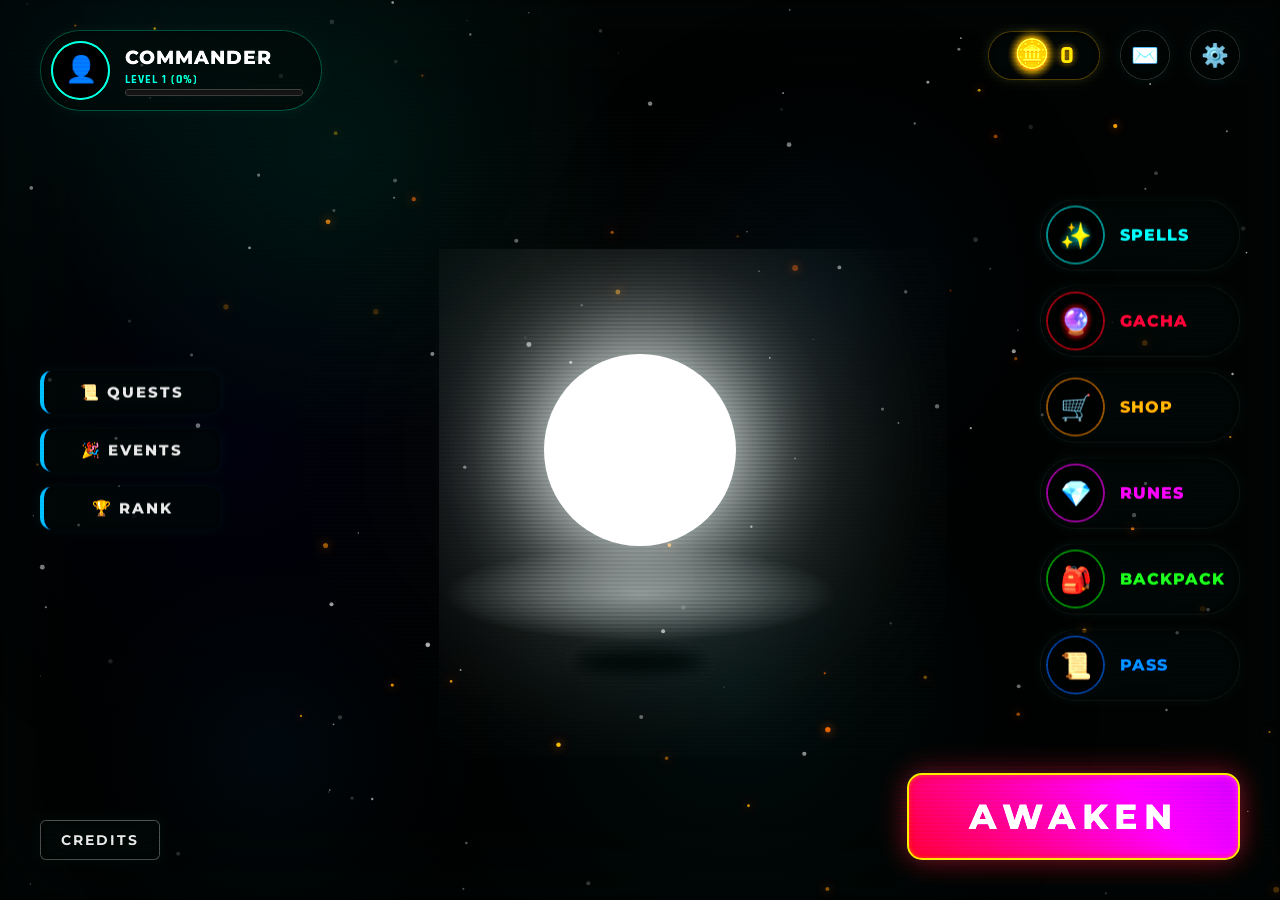
==== commit 2fc5d91a: "Update bug.html" ====
--- a/bug.html
+++ b/bug.html
@@ -41,26 +41,35 @@
         .acc-level-bar-bg { width: 100%; height: 5px; background: #222; border-radius: 3px; overflow: hidden; margin-top: 2px; border: 1px solid #444; }
         .acc-level-bar-fill { height: 100%; background: linear-gradient(90deg, #0088ff, #00ffcc); transition: width 0.3s ease; box-shadow: 0 0 5px #00ffcc;}
 
-        #moba-top-center { top: 30px; left: 50%; transform: translateX(-50%); background: rgba(0,0,0,0.5); padding: 10px 30px; border-radius: 30px; border: 1px solid rgba(255,204,0,0.3); box-shadow: 0 0 15px rgba(255,204,0,0.1); }
-        .gold-display { font-size: 1.8rem; color: #ffcc00; font-weight: bold; text-shadow: 0 0 10px #ffcc00; display: flex; align-items: center; gap: 10px; font-family: 'Rajdhani', sans-serif; }
-        .gold-display::before { content: '🪙'; font-size: 2rem; filter: drop-shadow(0 0 5px rgba(255, 204, 0, 0.8)); }
-
-        #moba-top-right { top: 30px; right: 40px; display: flex; gap: 15px; }
-        .icon-btn { width: 55px; height: 55px; border-radius: 50%; background: rgba(0,0,0,0.6); border: 1px solid rgba(255,255,255,0.2); color: #fff; font-size: 1.6rem; cursor: pointer; transition: 0.3s; display: flex; justify-content: center; align-items: center; }
-        .icon-btn:hover { background: rgba(255,255,255,0.1); border-color: #fff; box-shadow: 0 0 20px rgba(255,255,255,0.6); transform: scale(1.1) rotate(45deg); }
-
-        #moba-mid-right { top: 50%; right: 40px; transform: translateY(-50%); display: flex; flex-direction: column; gap: 20px; }
-        .side-menu-btn { display: flex; flex-direction: column; align-items: center; gap: 8px; cursor: pointer; transition: 0.2s; background: transparent; border: none; outline: none; color: #ccc; }
-        .side-menu-btn .icon-bg { width: 70px; height: 70px; border-radius: 20px; background: rgba(0,0,0,0.7); border: 1px solid rgba(0,255,204,0.3); display: flex; justify-content: center; align-items: center; font-size: 2.2rem; transition: 0.3s; box-shadow: inset 0 0 15px rgba(0,0,0,0.9); }
-        .side-menu-btn span { font-family: 'Montserrat', sans-serif; font-size: 0.9rem; font-weight: 800; letter-spacing: 1px; text-transform: uppercase; transition: 0.2s; }
+        /* LOBBY REWORK CSS */
+        #moba-top-right { top: 30px; right: 40px; display: flex; align-items: center; gap: 20px; z-index: 10; }
+        .gold-display { background: rgba(0,0,0,0.6); padding: 5px 25px; border-radius: 30px; border: 1px solid rgba(255,204,0,0.3); box-shadow: 0 0 15px rgba(255,204,0,0.1); font-size: 1.6rem; color: #ffcc00; font-weight: bold; text-shadow: 0 0 10px #ffcc00; display: flex; align-items: center; gap: 10px; font-family: 'Rajdhani', sans-serif; }
+        .gold-display::before { content: '🪙'; font-size: 1.8rem; filter: drop-shadow(0 0 5px rgba(255, 204, 0, 0.8)); }
+        
+        .icon-btn { width: 50px; height: 50px; border-radius: 50%; background: rgba(0,0,0,0.7); border: 1px solid rgba(255,255,255,0.2); color: #fff; font-size: 1.4rem; cursor: pointer; transition: 0.3s; display: flex; justify-content: center; align-items: center; box-shadow: 0 0 10px rgba(0,0,0,0.5);}
+        .icon-btn:hover { background: rgba(255,255,255,0.1); border-color: #fff; box-shadow: 0 0 20px rgba(255,255,255,0.6); transform: scale(1.1) rotate(15deg); }
+
+        #moba-mid-right { top: 50%; right: 40px; transform: translateY(-50%); display: flex; flex-direction: column; gap: 15px; }
+        #moba-mid-left { top: 50%; left: 40px; transform: translateY(-50%); display: flex; flex-direction: column; gap: 15px; }
+        
+        .side-menu-btn { display: flex; flex-direction: row; align-items: center; gap: 15px; cursor: pointer; transition: 0.2s; background: rgba(0,0,0,0.5); border: 1px solid rgba(255,255,255,0.1); outline: none; color: #ccc; padding: 5px 20px 5px 5px; border-radius: 40px; width: 200px; backdrop-filter: blur(5px);}
+        .side-menu-btn .icon-bg { width: 55px; height: 55px; border-radius: 50%; background: rgba(0,0,0,0.8); border: 2px solid; display: flex; justify-content: center; align-items: center; font-size: 1.6rem; transition: 0.3s; box-shadow: inset 0 0 15px rgba(0,0,0,0.9); flex-shrink: 0;}
+        .side-menu-btn span { font-family: 'Montserrat', sans-serif; font-size: 1rem; font-weight: 800; letter-spacing: 1px; text-transform: uppercase; transition: 0.2s; }
+        .side-menu-btn:hover { background: rgba(255,255,255,0.05); border-color: rgba(255,255,255,0.3); transform: translateX(-5px); box-shadow: 0 0 15px rgba(255,255,255,0.1); }
         .side-menu-btn:hover .icon-bg { transform: scale(1.1); animation: mysticalPulse 1.5s infinite alternate; }
         .side-menu-btn:hover span { color: #fff; text-shadow: 0 0 10px #fff; }
-
-        #moba-bottom-center { bottom: 60px; left: 50%; transform: translateX(-50%); }
-        .play-btn { background: rgba(0, 10, 5, 0.8); border: 2px solid #00ffcc; color: #fff; font-family: 'Montserrat', sans-serif; font-size: 2.2rem; padding: 20px 80px; font-weight: 800; cursor: pointer; transition: 0.4s; text-transform: uppercase; letter-spacing: 6px; border-radius: 12px; animation: mysticalPulse 2s infinite alternate; }
-        .play-btn:hover { background: rgba(0, 255, 204, 0.3); transform: scale(1.08) translateY(-5px); letter-spacing: 10px; }
+        
+        .side-menu-btn.mini { width: 180px; padding: 12px 20px; border-radius: 12px; justify-content: center; background: rgba(0,0,0,0.6); border-left: 4px solid #00aaff; border-top: none; border-right: none; border-bottom: none; }
+        .side-menu-btn.mini span { font-size: 0.95rem; letter-spacing: 2px; }
+        .side-menu-btn.mini:hover { background: rgba(0,170,255,0.1); transform: translateX(5px); border-left-color: #00ffcc;}
+
+        #moba-bottom-right { bottom: 40px; right: 40px; }
+        .play-btn { background: linear-gradient(45deg, #ff0044, #aa00ff); border: 2px solid #ffcc00; color: #fff; font-family: 'Montserrat', sans-serif; font-size: 2.2rem; padding: 20px 60px; font-weight: 800; cursor: pointer; transition: 0.4s; text-transform: uppercase; letter-spacing: 6px; border-radius: 15px; box-shadow: 0 0 30px rgba(255,0,68,0.4), inset 0 0 10px rgba(255,204,0,0.5); }
+        .play-btn:hover { transform: scale(1.05) translateY(-5px); letter-spacing: 10px; box-shadow: 0 0 50px rgba(255,0,68,0.8), inset 0 0 20px rgba(255,204,0,1); }
 
         #moba-bottom-left { bottom: 40px; left: 40px; }
+        #moba-center { top: 50%; left: 50%; transform: translate(-50%, -50%); pointer-events: none; display: flex; flex-direction: column; align-items: center; position: absolute; }
+        .lobby-hero-pedestal { width: 250px; height: 60px; border-radius: 50%; position: absolute; bottom: -60px; z-index: -1; animation: mysticalPulse 3s infinite alternate;}
 
         .menu-box { background: rgba(10, 10, 15, 0.9); border: 1px solid rgba(0, 255, 204, 0.4); padding: 40px 60px; border-radius: 16px; box-shadow: 0 0 50px rgba(0, 255, 204, 0.15), inset 0 0 30px rgba(0,0,0,0.9); backdrop-filter: blur(25px); display: flex; flex-direction: column; align-items: center; position: relative; }
         .menu-box::before, .menu-box::after { content: ''; position: absolute; width: 40px; height: 40px; border: 3px solid #00ffcc; opacity: 0.8; }
@@ -186,7 +195,19 @@
         #boss-name { font-size: 2.5rem; color: #ff0044; text-shadow: 0 0 20px #ff0044; margin-bottom: 15px; letter-spacing: 8px; font-family: 'Cinzel', serif; font-weight: 800; text-transform: uppercase; border-bottom: 2px solid rgba(255,0,68,0.5); padding-bottom: 5px;}
         #boss-hp-bg { width: 100%; height: 25px; background: rgba(0,0,0,0.8); border: 2px solid #ff0044; border-radius: 8px; overflow: hidden; box-shadow: 0 0 15px rgba(255,0,68,0.5);}
         #boss-hp-bar { width: 100%; height: 100%; background: linear-gradient(90deg, #aa0000, #ff0044, #ff6666); box-shadow: 0 0 20px #ff0044; transition: width 0.1s linear;}
-        
+        /* ================= POST-PROCESSING SHADERS ================= */
+        #crt-shader { position: absolute; top: 0; left: 0; width: 100vw; height: 100vh; pointer-events: none; z-index: 9999; background: linear-gradient(rgba(18, 16, 16, 0) 50%, rgba(0, 0, 0, 0.25) 50%); background-size: 100% 4px; box-shadow: inset 0 0 100px rgba(0,0,0,0.8); opacity: 0; transition: opacity 0.5s; mix-blend-mode: overlay; }
+        .bloom-effect { filter: contrast(1.15) brightness(1.1) saturate(1.2) drop-shadow(0 0 5px rgba(0,255,204,0.1)); }
+        
+        @keyframes glitch-anim {
+            0% { filter: hue-rotate(0deg) contrast(1); transform: translate(0); }
+            20% { filter: hue-rotate(90deg) contrast(2) invert(0.2); transform: translate(-5px, 5px); }
+            40% { filter: hue-rotate(-90deg) contrast(1.5) invert(0); transform: translate(5px, -5px); }
+            60% { filter: hue-rotate(180deg) contrast(2) invert(0.3); transform: translate(-5px, -5px); }
+            80% { filter: hue-rotate(-180deg) contrast(1.5) invert(0); transform: translate(5px, 5px); }
+            100% { filter: hue-rotate(0deg) contrast(1); transform: translate(0); }
+        }
+        .glitch-shader { animation: glitch-anim 0.3s cubic-bezier(.25, .46, .45, .94) both; }
         .shake-effect { animation: shake 0.2s cubic-bezier(.36,.07,.19,.97) both; }
         @keyframes shake { 10%, 90% { transform: translate3d(-4px, 1px, 0); } 20%, 80% { transform: translate3d(5px, -2px, 0); } 30%, 50%, 70% { transform: translate3d(-8px, 3px, 0); } 40%, 60% { transform: translate3d(8px, -2px, 0); } }
     </style>
@@ -196,6 +217,7 @@
     <div id="mouse-glow"></div>
 
     <div id="game-wrapper">
+        <div id="crt-shader"></div>
         <div id="main-menu" class="screen" style="background: transparent;">
             <div id="moba-lobby">
                 <div id="moba-top-left" class="moba-element" onclick="actShowProfile()">
@@ -209,34 +231,49 @@
                     </div>
                 </div>
 
-                <div id="moba-top-center" class="moba-element">
+                <div id="moba-top-right" class="moba-element">
                     <div id="global-gold" class="gold-display">0</div>
-                </div>
-
-                <div id="moba-top-right" class="moba-element">
+                    <button class="icon-btn" onclick="alert('Mail Box - Coming in Next Update!')" title="Mail">✉️</button>
                     <button class="icon-btn" onclick="actShowSettings()" title="Settings">⚙️</button>
                 </div>
 
+                <div id="moba-center" class="moba-element">
+                    <div class="prof-hero-display" style="transform: scale(1.6);">
+                        <div class="prof-hero-core" id="lobby-equipped-core"></div>
+                        <div class="lobby-hero-pedestal" id="lobby-hero-pedestal"></div>
+                    </div>
+                </div>
+
+                <div id="moba-mid-left" class="moba-element">
+                    <button class="side-menu-btn mini" onclick="alert('Daily Quests - Coming Soon!')"><span>📜 Quests</span></button>
+                    <button class="side-menu-btn mini" onclick="alert('Special Events - Coming Soon!')"><span>🎉 Events</span></button>
+                    <button class="side-menu-btn mini" onclick="alert('Leaderboards - Coming Soon!')"><span>🏆 Rank</span></button>
+                </div>
+
                 <div id="moba-mid-right" class="moba-element">
-                    <button class="side-menu-btn" onclick="actShowBattlePass()">
-                        <div class="icon-bg" style="color: #0088ff; border-color: rgba(0,136,255,0.5);">📜</div>
-                        <span data-i18n="menu-pass" style="color: #0088ff;">Pass</span>
+                    <button class="side-menu-btn" onclick="actShowSpells()">
+                        <div class="icon-bg" style="color: #00ffff; border-color: rgba(0,255,255,0.5); text-shadow: 0 0 10px #00ffff;">✨</div>
+                        <span data-i18n="menu-spells" style="color: #00ffff;">Phép bổ trợ</span>
+                    </button>
+                    <button class="side-menu-btn" onclick="actShowGacha()">
+                        <div class="icon-bg" style="color: #ff0044; border-color: rgba(255,0,68,0.5); text-shadow: 0 0 10px #ff0044;">🔮</div>
+                        <span data-i18n="menu-gacha" style="color: #ff0044;">Gacha</span>
+                    </button>
+                    <button class="side-menu-btn" onclick="actShowShop()">
+                        <div class="icon-bg" style="color: #ffaa00; border-color: rgba(255,170,0,0.5);">🛒</div>
+                        <span data-i18n="menu-shop" style="color: #ffaa00;">Shop</span>
+                    </button>
+                    <button class="side-menu-btn" onclick="actShowRunes()">
+                        <div class="icon-bg" style="color: #ff00ff; border-color: rgba(255,0,255,0.5);">💎</div>
+                        <span data-i18n="menu-runes" style="color: #ff00ff;">Runes</span>
                     </button>
                     <button class="side-menu-btn" onclick="actShowInventory()">
                         <div class="icon-bg" style="color: #44ff44; border-color: rgba(68,255,68,0.5);">🎒</div>
                         <span data-i18n="menu-inventory" style="color: #44ff44;">Balo</span>
                     </button>
-                    <button class="side-menu-btn" onclick="actShowRunes()">
-                        <div class="icon-bg" style="color: #ff00ff; border-color: rgba(255,0,255,0.5);">💎</div>
-                        <span data-i18n="menu-runes" style="color: #ff00ff;">Runes</span>
-                    </button>
-                    <button class="side-menu-btn" onclick="actShowShop()">
-                        <div class="icon-bg" style="color: #ffaa00; border-color: rgba(255,170,0,0.5);">🛒</div>
-                        <span data-i18n="menu-shop" style="color: #ffaa00;">Shop</span>
-                    </button>
-                    <button class="side-menu-btn" onclick="actShowGacha()">
-                        <div class="icon-bg" style="color: #ff0044; border-color: rgba(255,0,68,0.5); text-shadow: 0 0 10px #ff0044;">🔮</div>
-                        <span data-i18n="menu-gacha" style="color: #ff0044;">Gacha</span>
+                    <button class="side-menu-btn" onclick="actShowBattlePass()">
+                        <div class="icon-bg" style="color: #0088ff; border-color: rgba(0,136,255,0.5);">📜</div>
+                        <span data-i18n="menu-pass" style="color: #0088ff;">Pass</span>
                     </button>
                 </div>
 
@@ -244,7 +281,7 @@
                     <button class="std-btn" style="width: auto; padding: 10px 20px; font-size: 0.9rem; background: rgba(0,0,0,0.5);" onclick="actShowCredits()" data-i18n="menu-credits">CREDITS</button>
                 </div>
 
-                <div id="moba-bottom-center" class="moba-element">
+                <div id="moba-bottom-right" class="moba-element">
                     <button class="play-btn" onclick="actStartGame()" data-i18n="menu-play">AWAKEN</button>
                 </div>
             </div>
@@ -319,6 +356,13 @@
                     <button class="std-btn" style="border-color: #aa00ff; color: #aa00ff; text-shadow: 0 0 10px #aa00ff;" onclick="rollGacha()">SUMMON (1000 🪙)</button>
                     <button class="std-btn" onclick="actQuitToMenu()" data-i18n="shop-btn">Back to Lobby</button>
                 </div>
+            </div>
+        </div>
+        <div id="spells-screen" class="screen hidden">
+            <div class="menu-box" style="padding: 30px 50px; max-width: 900px; width: 90%; border-color: #00ffff; box-shadow: 0 0 50px rgba(0,255,255,0.15), inset 0 0 30px rgba(0,0,0,0.9);">
+                <h2 data-i18n="spells-title" style="color: #00ffff; border-color: rgba(0,255,255,0.3);">PHÉP BỔ TRỢ</h2>
+                <div class="shop-wrapper" id="spells-items-container"></div>
+                <button class="std-btn" style="width: auto; padding: 12px 50px; margin-top: 20px;" onclick="actQuitToMenu()" data-i18n="shop-btn">Back to Lobby</button>
             </div>
         </div>
         <div id="shop-screen" class="screen hidden">
@@ -369,10 +413,13 @@
                         </select>
                     </div>
                     <div class="stat-row-setting" style="width: 100%; align-items: center; border: none; margin-top: 15px;">
-                        <span data-i18n="set-dmg">Display Damage Numbers</span>
-                        <input type="checkbox" class="setting-checkbox" id="setting-dmg" checked>
+                        <span style="color: #aa00ff;">Retro CRT Shader</span>
+                        <input type="checkbox" class="setting-checkbox" id="setting-crt" onchange="toggleShaders()">
                     </div>
-                    <div class="stat-row-setting" style="width: 100%; align-items: center; border: none; margin-top: 15px; padding-top: 15px; border-top: 1px solid rgba(255,255,255,0.1);">
+                    <div class="stat-row-setting" style="width: 100%; align-items: center; border: none; margin-top: 15px;">
+                        <span style="color: #00ffcc;">Bloom FX Shader</span>
+                        <input type="checkbox" class="setting-checkbox" id="setting-bloom" onchange="toggleShaders()">
+                    </div>
                         <span data-i18n="set-reset" style="color: #ff0044;">Reset Account Data</span>
                         <button class="std-btn" style="width: auto; padding: 5px 15px; font-size: 0.9rem; border-color: #ff0044; color: #ff0044; box-shadow: 0 0 10px rgba(255,0,68,0.2) inset;" onclick="actShowConfirmReset()" data-i18n="set-reset-btn">RESET</button>
                     </div>
@@ -419,9 +466,9 @@
                     <div id="mp-container"><div id="mp-bar"></div><div id="mp-text">100 / 100</div></div>
                     <div id="dash-container"><div id="dash-bar"></div></div>
                     <div id="skill-ui">
-                        <div class="skill-icon">🔮<div class="skill-cd-overlay" id="skill-cd-overlay"></div><div class="skill-key">E</div></div>
+                        <div class="skill-icon"><span id="skill-icon-txt">🔮</span><div class="skill-cd-overlay" id="skill-cd-overlay"></div><div class="skill-key">E</div></div>
                         <div class="skill-info">
-                            <span class="skill-name">Aura Burst</span>
+                            <span class="skill-name" id="skill-name-txt">Aura Burst</span>
                             <span class="skill-cost" id="skill-cost-txt">Cost: 30 MP</span>
                         </div>
                     </div>
@@ -486,8 +533,8 @@
         
         // ================= I18N SYSTEM =================
         const TRANSLATIONS = {
-            en: { "menu-play": "AWAKEN", "menu-pass": "Pass", "menu-inventory": "Backpack", "menu-shop": "Shop", "menu-runes": "Runes", "menu-credits": "CREDITS", "prof-title": "COMMANDER PROFILE", "prof-matches": "Matches Played", "prof-wave": "Max Wave", "prof-kills": "Enemies Slain", "prof-deaths": "Total Deaths", "prof-gold": "Total Wealth", "prof-btn": "Save & Back", "bp-title": "BATTLE PASS SEASON 1", "bp-btn": "Back to Lobby", "inv-title": "YOUR BACKPACK", "shop-title": "ARMORY VAULT", "shop-btn": "Back to Lobby", "shop-tab-skins": "CORES", "shop-tab-wpn": "WEAPONS", "shop-tab-arm": "ARMORS", "shop-tab-bot": "BOOTS", "shop-tab-acc": "ACCESSORIES", "shop-tab-pets": "PETS", "runes-title": "ANCIENT RUNES", "runes-btn": "Back to Lobby", "set-title": "GAME SETTINGS", "set-music": "Music Volume", "set-sfx": "SFX Volume", "set-dmg": "Display Damage Numbers", "set-lang": "Language", "set-btn": "Apply & Back", "set-reset": "Reset Account Data", "set-reset-btn": "RESET", "warn-reset-title": "WARNING", "warn-reset-msg": "Are you sure you want to wipe all your progress? This action cannot be undone!", "warn-reset-cancel": "Cancel", "warn-reset-confirm": "Confirm Reset", "pause-title": "PAUSED", "pause-resume": "Resume Fight", "pause-quit": "Flee to Lobby", "lvl-title": "POWER AWAKENED", "go-title": "YOU DIED", "go-retry": "Reincarnate", "go-quit": "Return to Lobby", "cred-title": "CREDITS", "cred-btn": "Back to Lobby", "rune-atk": "Base ATK", "rune-spd": "ATK Speed", "rune-critR": "Crit Chance", "rune-critD": "Crit Damage", "rune-def": "Defense", "rune-mov": "Move Speed", "btn-upgrade": "UPGRADE", "btn-max": "MAX LEVEL", "wave-start": "WAVE {w} START" },
-            vi: { "menu-play": "THỨC TỈNH", "menu-pass": "Thẻ Vé", "menu-inventory": "Balo", "menu-shop": "Cửa Hàng", "menu-runes": "Ngọc", "menu-credits": "TÁC GIẢ", "prof-title": "HỒ SƠ CHỈ HUY", "prof-matches": "Số Trận", "prof-wave": "Wave Kỷ Lục", "prof-kills": "Đã Tiêu Diệt", "prof-deaths": "Số Lần Chết", "prof-gold": "Tổng Tài Sản", "prof-btn": "Lưu & Thoát", "bp-title": "THẺ VÉ MÙA 1", "bp-btn": "Về Sảnh", "inv-title": "BALO CỦA BẠN", "shop-title": "KHO VŨ KHÍ", "shop-btn": "Về Sảnh", "shop-tab-skins": "LÕI (SKIN)", "shop-tab-wpn": "VŨ KHÍ", "shop-tab-arm": "ÁO GIÁP", "shop-tab-bot": "GIÀY", "shop-tab-acc": "PHỤ KIỆN", "shop-tab-pets": "THÚ CƯNG", "runes-title": "BẢNG NGỌC CỔ ĐẠI", "runes-btn": "Về Sảnh", "set-title": "CÀI ĐẶT", "set-music": "Âm Nhạc", "set-sfx": "Hiệu Ứng Âm Thanh", "set-dmg": "Hiện Số Sát Thương", "set-lang": "Ngôn Ngữ", "set-btn": "Áp Dụng", "set-reset": "Xóa Dữ Liệu Chơi", "set-reset-btn": "XÓA", "warn-reset-title": "CẢNH BÁO", "warn-reset-msg": "Bạn có chắc chắn muốn xóa toàn bộ tiến trình không? Hành động này không thể hoàn tác!", "warn-reset-cancel": "Hủy", "warn-reset-confirm": "Xác Nhận Xóa", "pause-title": "TẠM DỪNG", "pause-resume": "Tiếp Tục", "pause-quit": "Bỏ Trốn", "lvl-title": "THỨC TỈNH SỨC MẠNH", "go-title": "TỬ TRẬN", "go-retry": "Đầu Thai", "go-quit": "Về Sảnh", "cred-title": "TÁC GIẢ", "cred-btn": "Về Sảnh", "rune-atk": "Sát Thương", "rune-spd": "Tốc Độ Đánh", "rune-critR": "Tỷ Lệ Chí Mạng", "rune-critD": "Sát Thương Chí Mạng", "rune-def": "Phòng Thủ", "rune-mov": "Tốc Chạy", "btn-upgrade": "NÂNG CẤP", "btn-max": "TỐI ĐA", "wave-start": "BẮT ĐẦU WAVE {w}" }
+            en: { "menu-play": "AWAKEN", "menu-spells": "SPELLS", "spells-title": "SPELL BOOK", "menu-pass": "Pass", "menu-inventory": "Backpack", "menu-shop": "Shop", "menu-runes": "Runes", "menu-credits": "CREDITS", "prof-title": "COMMANDER PROFILE", "prof-matches": "Matches Played", "prof-wave": "Max Wave", "prof-kills": "Enemies Slain", "prof-deaths": "Total Deaths", "prof-gold": "Total Wealth", "prof-btn": "Save & Back", "bp-title": "BATTLE PASS SEASON 1", "bp-btn": "Back to Lobby", "inv-title": "YOUR BACKPACK", "shop-title": "ARMORY VAULT", "shop-btn": "Back to Lobby", "shop-tab-skins": "CORES", "shop-tab-wpn": "WEAPONS", "shop-tab-arm": "ARMORS", "shop-tab-bot": "BOOTS", "shop-tab-acc": "ACCESSORIES", "shop-tab-pets": "PETS", "runes-title": "ANCIENT RUNES", "runes-btn": "Back to Lobby", "set-title": "GAME SETTINGS", "set-music": "Music Volume", "set-sfx": "SFX Volume", "set-dmg": "Display Damage Numbers", "set-lang": "Language", "set-btn": "Apply & Back", "set-reset": "Reset Account Data", "set-reset-btn": "RESET", "warn-reset-title": "WARNING", "warn-reset-msg": "Are you sure you want to wipe all your progress? This action cannot be undone!", "warn-reset-cancel": "Cancel", "warn-reset-confirm": "Confirm Reset", "pause-title": "PAUSED", "pause-resume": "Resume Fight", "pause-quit": "Flee to Lobby", "lvl-title": "POWER AWAKENED", "go-title": "YOU DIED", "go-retry": "Reincarnate", "go-quit": "Return to Lobby", "cred-title": "CREDITS", "cred-btn": "Back to Lobby", "rune-atk": "Base ATK", "rune-spd": "ATK Speed", "rune-critR": "Crit Chance", "rune-critD": "Crit Damage", "rune-def": "Defense", "rune-mov": "Move Speed", "btn-upgrade": "UPGRADE", "btn-max": "MAX LEVEL", "wave-start": "WAVE {w} START" },
+            vi: { "menu-play": "THỨC TỈNH", "menu-spells": "Phép bổ trợ", "spells-title": "PHÉP BỔ TRỢ", "menu-pass": "Thẻ Vé", "menu-inventory": "Balo", "menu-shop": "Cửa Hàng", "menu-runes": "Ngọc", "menu-credits": "TÁC GIẢ", "prof-title": "HỒ SƠ CHỈ HUY", "prof-matches": "Số Trận", "prof-wave": "Wave Kỷ Lục", "prof-kills": "Đã Tiêu Diệt", "prof-deaths": "Số Lần Chết", "prof-gold": "Tổng Tài Sản", "prof-btn": "Lưu & Thoát", "bp-title": "THẺ VÉ MÙA 1", "bp-btn": "Về Sảnh", "inv-title": "BALO CỦA BẠN", "shop-title": "KHO VŨ KHÍ", "shop-btn": "Về Sảnh", "shop-tab-skins": "LÕI (SKIN)", "shop-tab-wpn": "VŨ KHÍ", "shop-tab-arm": "ÁO GIÁP", "shop-tab-bot": "GIÀY", "shop-tab-acc": "PHỤ KIỆN", "shop-tab-pets": "THÚ CƯNG", "runes-title": "BẢNG NGỌC CỔ ĐẠI", "runes-btn": "Về Sảnh", "set-title": "CÀI ĐẶT", "set-music": "Âm Nhạc", "set-sfx": "Hiệu Ứng Âm Thanh", "set-dmg": "Hiện Số Sát Thương", "set-lang": "Ngôn Ngữ", "set-btn": "Áp Dụng", "set-reset": "Xóa Dữ Liệu Chơi", "set-reset-btn": "XÓA", "warn-reset-title": "CẢNH BÁO", "warn-reset-msg": "Bạn có chắc chắn muốn xóa toàn bộ tiến trình không? Hành động này không thể hoàn tác!", "warn-reset-cancel": "Hủy", "warn-reset-confirm": "Xác Nhận Xóa", "pause-title": "TẠM DỪNG", "pause-resume": "Tiếp Tục", "pause-quit": "Bỏ Trốn", "lvl-title": "THỨC TỈNH SỨC MẠNH", "go-title": "TỬ TRẬN", "go-retry": "Đầu Thai", "go-quit": "Về Sảnh", "cred-title": "TÁC GIẢ", "cred-btn": "Về Sảnh", "rune-atk": "Sát Thương", "rune-spd": "Tốc Độ Đánh", "rune-critR": "Tỷ Lệ Chí Mạng", "rune-critD": "Sát Thương Chí Mạng", "rune-def": "Phòng Thủ", "rune-mov": "Tốc Chạy", "btn-upgrade": "NÂNG CẤP", "btn-max": "TỐI ĐA", "wave-start": "BẮT ĐẦU WAVE {w}" }
         };
         let currentLang = localStorage.getItem('fightup_lang') || 'en';
         document.getElementById('lang-select').value = currentLang;
@@ -498,6 +545,11 @@
                 if (TRANSLATIONS[currentLang][key]) el.innerText = TRANSLATIONS[currentLang][key];
             });
             if(currentState === STATES.SHOP) renderShop();
+            function renderSpells() {
+            let container = document.getElementById('spells-items-container');
+            container.innerHTML = renderShopGrid(ITEMS_DB.spells, 'spells', equippedSpell, false);
+        }
+        function actShowSpells() { triggerShake(); switchScreen(STATES.SPELLS); }
             if(currentState === STATES.INVENTORY) renderInventory();
             if(currentState === STATES.BP) renderBattlePass();
             if(currentState === STATES.RUNES) renderRunes();
@@ -514,6 +566,7 @@
         let equippedBoots = localStorage.getItem('fightup_eq_bot') || 'bot_basic';
         let equippedPlayerAcc = localStorage.getItem('fightup_eq_playerAcc') || 'acc_none';
         let equippedPet = localStorage.getItem('fightup_eq_pet') || 'pet_none';
+        let equippedSpell = localStorage.getItem('fightup_eq_spell') || 'spell_aura';
 
         let statKills = parseInt(localStorage.getItem('fightup_stat_kills')) || 0;
         let statMaxWave = parseInt(localStorage.getItem('fightup_stat_wave')) || 1;
@@ -608,6 +661,11 @@
                 { id: 'pet_none', name: 'No Pet', cost: 0, color: '#444', icon: '🚫', dmg: 0, fireRate: 0, text: 'No Pet' },
                 { id: 'pet_orb', name: 'Light Sprite', cost: 4000, color: '#00ffcc', icon: '🧚', dmg: 10, fireRate: 60, text: 'Shoots light bolts' },
                 { id: 'pet_dragon', name: 'Void Whelp', cost: 9000, color: '#aa00ff', icon: '🐉', dmg: 25, fireRate: 40, text: 'Shoots void bolts' }
+            ],
+            spells: [
+                { id: 'spell_aura', name: 'Aura Burst', cost: 0, color: '#aa00ff', icon: '🔮', text: 'AoE DMG & Knockback (Cost: 30 MP)', isGacha: false },
+                { id: 'spell_heal', name: 'Holy Light', cost: 3000, color: '#00ff44', icon: '✨', text: 'Heals 40% Max HP (Cost: 50 MP)', isGacha: false },
+                { id: 'spell_nuke', name: 'Hellfire', cost: 8000, color: '#ff0044', icon: '🔥', text: 'Massive Screen DMG (Cost: 80 MP)', isGacha: false }
             ]
         };
 
@@ -637,6 +695,7 @@
             localStorage.setItem('fightup_eq_bot', equippedBoots); 
             localStorage.setItem('fightup_eq_playerAcc', equippedPlayerAcc);
             localStorage.setItem('fightup_eq_pet', equippedPet);
+            localStorage.setItem('fightup_eq_spell', equippedSpell);
             localStorage.setItem('fightup_bp_exp', bpTotalExp); 
             localStorage.setItem('fightup_acc_total_exp', accountTotalExp);
             localStorage.setItem('fightup_bp_claimed', JSON.stringify(bpClaimedTiers)); 
@@ -649,16 +708,21 @@
             updateAccountLevelUI();
         }
 
-       const STATES = { MENU: 'MENU', SHOP: 'SHOP', INVENTORY: 'INVENTORY', GACHA: 'GACHA', BP: 'BP', RUNES: 'RUNES', PROFILE: 'PROFILE', SETTINGS: 'SETTINGS', CREDITS: 'CREDITS', PLAYING: 'PLAYING', PAUSED: 'PAUSED', LEVEL_UP: 'LEVEL_UP', GAME_OVER: 'GAME_OVER' };
+       const STATES = { MENU: 'MENU', SHOP: 'SHOP', INVENTORY: 'INVENTORY', GACHA: 'GACHA', SPELLS: 'SPELLS', BP: 'BP', RUNES: 'RUNES', PROFILE: 'PROFILE', SETTINGS: 'SETTINGS', CREDITS: 'CREDITS', PLAYING: 'PLAYING', PAUSED: 'PAUSED', LEVEL_UP: 'LEVEL_UP', GAME_OVER: 'GAME_OVER' };
         let currentState = STATES.MENU;
-        const screens = { [STATES.MENU]: document.getElementById('main-menu'), [STATES.SHOP]: document.getElementById('shop-screen'), [STATES.INVENTORY]: document.getElementById('inventory-screen'), [STATES.GACHA]: document.getElementById('gacha-screen'), [STATES.BP]: document.getElementById('bp-screen'), [STATES.RUNES]: document.getElementById('runes-screen'), [STATES.PROFILE]: document.getElementById('profile-screen'), [STATES.PAUSED]: document.getElementById('pause-menu'), [STATES.LEVEL_UP]: document.getElementById('level-up-menu'), [STATES.SETTINGS]: document.getElementById('settings-screen'), [STATES.CREDITS]: document.getElementById('credits-screen'), [STATES.GAME_OVER]: document.getElementById('game-over-screen') };
-
+        const screens = { [STATES.MENU]: document.getElementById('main-menu'), [STATES.SHOP]: document.getElementById('shop-screen'), [STATES.INVENTORY]: document.getElementById('inventory-screen'), [STATES.GACHA]: document.getElementById('gacha-screen'), [STATES.SPELLS]: document.getElementById('spells-screen'), [STATES.BP]: document.getElementById('bp-screen'), [STATES.RUNES]: document.getElementById('runes-screen'), [STATES.PROFILE]: document.getElementById('profile-screen'), [STATES.PAUSED]: document.getElementById('pause-menu'), [STATES.LEVEL_UP]: document.getElementById('level-up-menu'), [STATES.SETTINGS]: document.getElementById('settings-screen'), [STATES.CREDITS]: document.getElementById('credits-screen'), [STATES.GAME_OVER]: document.getElementById('game-over-screen') };
         function switchScreen(state) {
             currentState = state; Object.values(screens).forEach(screen => { if(screen) screen.classList.add('hidden'); });
             if (state === STATES.PLAYING || state === STATES.PAUSED || state === STATES.LEVEL_UP) { gameCanvas.classList.remove('hidden'); document.getElementById('game-hud').classList.remove('hidden'); glowEl.style.display = 'none'; } else { gameCanvas.classList.add('hidden'); document.getElementById('game-hud').classList.add('hidden'); glowEl.style.display = 'block'; }
             if (state === STATES.LEVEL_UP) { rerollsLeft = 1; generateRandomPowerUps(); }
             if (state === STATES.SHOP) renderShop(); 
+            function renderSpells() {
+            let container = document.getElementById('spells-items-container');
+            container.innerHTML = renderShopGrid(ITEMS_DB.spells, 'spells', equippedSpell, false);
+        }
+        function actShowSpells() { triggerShake(); switchScreen(STATES.SPELLS); }
             if (state === STATES.INVENTORY) renderInventory();
+            if (state === STATES.SPELLS) renderSpells();
             if (state === STATES.BP) renderBattlePass(); 
             if (state === STATES.RUNES) renderRunes();
             if (state === STATES.PROFILE) { document.getElementById('prof-name-edit').value = playerName; document.getElementById('prof-avatar-edit').innerText = playerAvatar; renderProfile(); }
@@ -712,7 +776,14 @@
         function claimBPReward(level) { let tier = BP_TIERS.find(t => t.level === level); if (!tier || bpClaimedTiers.includes(level)) return; if (tier.type === 'gold') { globalGold += tier.amount; } else if (tier.type === 'item') { unlockedItems.push(tier.itemId); } bpClaimedTiers.push(level); saveGameData(); renderBattlePass(); triggerShake(); }
 
         // SHOP & INVENTORY TABS
-        function changeShopTab(tab) { currentShopTab = tab; document.querySelectorAll('#shop-screen .shop-tab-btn').forEach(btn => btn.classList.remove('active')); document.getElementById(`tab-${tab}`).classList.add('active'); renderShop(); }
+        function changeShopTab(tab) { currentShopTab = tab; document.querySelectorAll('#shop-screen .shop-tab-btn').forEach(btn => btn.classList.remove('active')); document.getElementById(`tab-${tab}`).classList.add('active'); renderShop();
+        
+            function renderSpells() {
+            let container = document.getElementById('spells-items-container');
+            container.innerHTML = renderShopGrid(ITEMS_DB.spells, 'spells', equippedSpell, false);
+        }
+        function actShowSpells() { triggerShake(); switchScreen(STATES.SPELLS); }
+         }
         function changeInvTab(tab) { currentInvTab = tab; document.querySelectorAll('#inventory-screen .shop-tab-btn').forEach(btn => btn.classList.remove('active')); document.getElementById(`inv-tab-${tab}`).classList.add('active'); renderInventory(); }
 
         function renderShopGrid(items, equipVarType, currentEquipped, isInventory = false) {
@@ -744,6 +815,11 @@
             if(currentShopTab === 'playerAcc') container.innerHTML = renderShopGrid(ITEMS_DB.playerAcc, 'playerAcc', equippedPlayerAcc, false);
             if(currentShopTab === 'pets') container.innerHTML = renderShopGrid(ITEMS_DB.pets, 'pets', equippedPet, false);
         }
+        function renderSpells() {
+            let container = document.getElementById('spells-items-container');
+            container.innerHTML = renderShopGrid(ITEMS_DB.spells, 'spells', equippedSpell, false);
+        }
+        function actShowSpells() { triggerShake(); switchScreen(STATES.SPELLS); }
 
         function renderInventory() {
             let container = document.getElementById('inventory-items-container');
@@ -756,7 +832,11 @@
         }
 
         function buyItem(id, cost) { if (globalGold >= cost) { globalGold -= cost; unlockedItems.push(id); saveGameData(); renderShop(); triggerShake(); } else { alert("Insufficient Gold!"); } }
-        
+        function renderSpells() {
+            let container = document.getElementById('spells-items-container');
+            container.innerHTML = renderShopGrid(ITEMS_DB.spells, 'spells', equippedSpell, false);
+        }
+        function actShowSpells() { triggerShake(); switchScreen(STATES.SPELLS); }
         function equipItem(type, id, fromInventory = false) { 
             if(type === 'skins') equippedSkin = id; 
             if(type === 'weapons') equippedWeapon = id; 
@@ -765,6 +845,11 @@
             if(type === 'playerAcc') equippedPlayerAcc = id; 
             if(type === 'pets') equippedPet = id; 
             saveGameData(); if(fromInventory) renderInventory(); else renderShop(); triggerShake(); 
+            function renderSpells() {
+            let container = document.getElementById('spells-items-container');
+            container.innerHTML = renderShopGrid(ITEMS_DB.spells, 'spells', equippedSpell, false);
+        }
+        function actShowSpells() { triggerShake(); switchScreen(STATES.SPELLS); }
         }
         function unequipItem(type, fromInventory = false) { 
             if(type === 'skins') return; 
@@ -774,10 +859,37 @@
             if(type === 'playerAcc') equippedPlayerAcc = 'acc_none'; 
             if(type === 'pets') equippedPet = 'pet_none'; 
             saveGameData(); if(fromInventory) renderInventory(); else renderShop(); triggerShake(); 
+            function renderSpells() {
+            let container = document.getElementById('spells-items-container');
+            container.innerHTML = renderShopGrid(ITEMS_DB.spells, 'spells', equippedSpell, false);
+        }
+        function actShowSpells() { triggerShake(); switchScreen(STATES.SPELLS); }
         }
 
         function triggerShake() { const wrapper = document.getElementById('game-wrapper'); wrapper.classList.remove('shake-effect'); void wrapper.offsetWidth; wrapper.classList.add('shake-effect'); }
-
+        // ================= SHADER CONTROLLER =================
+        function toggleShaders() {
+            let crtOn = document.getElementById('setting-crt').checked;
+            let bloomOn = document.getElementById('setting-bloom').checked;
+            document.getElementById('crt-shader').style.opacity = crtOn ? "0.3" : "0";
+            if (bloomOn) document.getElementById('game-wrapper').classList.add('bloom-effect');
+            else document.getElementById('game-wrapper').classList.remove('bloom-effect');
+            localStorage.setItem('fightup_crt', crtOn);
+            localStorage.setItem('fightup_bloom', bloomOn);
+        }
+
+        function triggerDamageFeedback() {
+            triggerShake();
+            const wrapper = document.getElementById('game-wrapper'); 
+            wrapper.classList.remove('glitch-shader'); 
+            void wrapper.offsetWidth; 
+            wrapper.classList.add('glitch-shader');
+        }
+
+        // Tải thiết lập Shader lúc mở game
+        document.getElementById('setting-crt').checked = getLocalData('fightup_crt', true);
+        document.getElementById('setting-bloom').checked = getLocalData('fightup_bloom', true);
+        toggleShaders(); // Bật sẵn khi vừa load trang
         // ================= GAMEPLAY VARIABLES & PHYSICS =================
         const WORLD_WIDTH = 4000; const WORLD_HEIGHT = 4000; let camera = { x: 0, y: 0 };
         const player = {}; 
@@ -869,14 +981,30 @@
             player.def = activeArm.def + activeBot.def + (playerRunes.def * 1);
             
             // MANA VÀ SKILL BASE
+            const activeSpell = ITEMS_DB.spells.find(s => s.id === equippedSpell) || ITEMS_DB.spells[0];
+            player.spell = activeSpell.id;
+            player.skillColor = activeSpell.color;
+            player.skillName = activeSpell.name;
+            player.skillIcon = activeSpell.icon;
+            
             player.maxMp = 100 + (player.level * 10);
             player.mp = player.maxMp;
-            player.mpRegen = 0.05; // Tốc độ hồi Mana
+            player.mpRegen = 0.05;
+            
             player.skillCost = 30;
-            player.skillDamage = 100; // Sát thương nổ
-            player.skillRadius = 250; // Phạm vi nổ
+            player.skillDamage = 150; 
+            player.skillRadius = 250;
             player.skillCooldown = 0;
-            player.maxSkillCooldown = 180; // 3 giây
+            player.maxSkillCooldown = 180; 
+
+            if (player.spell === 'spell_heal') player.skillCost = 50;
+            if (player.spell === 'spell_nuke') { player.skillCost = 80; player.skillDamage = 400; }
+            
+            // Update HUD text color
+            document.getElementById('skill-name-txt').innerText = player.skillName;
+            document.getElementById('skill-name-txt').style.color = player.skillColor;
+            document.getElementById('skill-icon-txt').innerText = player.skillIcon;
+            document.getElementById('skill-ui').querySelector('.skill-icon').style.borderColor = player.skillColor;
         }
 
         // TẠO VẬT CẢN TRÊN BẢN ĐỒ
@@ -1084,7 +1212,7 @@
             }
         }
 
-        function addFloatingText(x, y, text, color, fontSize = 16) { floatingTexts.push({ x: x + (Math.random()*20-10), y: y - 20, text: text, color: color, alpha: 1.0, dy: -1.5, size: fontSize }); }
+        function addFloatingText(x, y, text, color, fontSize = 16) { floatingTexts.push({ x: x + (Math.random()*40-20), y: y - 20, text: text, color: color, alpha: 1.0, dy: -2, size: fontSize, life: 40, maxLife: 40 }); }
 
         function drawDiamond(ctx, x, y, size, color, isGold, frames) {
             ctx.save(); ctx.translate(x, y); ctx.rotate(frames * 0.05); ctx.shadowBlur = 10; ctx.shadowColor = color; ctx.beginPath();
@@ -1107,32 +1235,74 @@
                 if (player.skillCooldown > 0) player.skillCooldown--;
                 document.getElementById('skill-cd-overlay').style.height = `${(player.skillCooldown / player.maxSkillCooldown) * 100}%`;
 
-                // ACTIVE SKILL: AURA BURST (Phím E)
+                // HIỆU ỨNG CHỚP MÀN HÌNH (SCREEN FLASH)
+                if (typeof screenFlash === 'undefined') window.screenFlash = 0;
+                if (screenFlash > 0) {
+                    ctx.save();
+                    ctx.setTransform(1, 0, 0, 1, 0, 0); // Đưa tọa độ về màn hình thực
+                    ctx.fillStyle = `rgba(255, 255, 255, ${screenFlash})`;
+                    ctx.fillRect(0, 0, gameCanvas.width, gameCanvas.height);
+                    ctx.restore();
+                    screenFlash -= 0.05;
+                }
+
+                // ACTIVE SKILL MỚI (Phím E)
                 if ((keys['e'] || keys['E']) && player.skillCooldown <= 0 && player.mp >= player.skillCost) {
                     player.mp -= player.skillCost;
                     player.skillCooldown = player.maxSkillCooldown;
                     triggerShake();
-                    
-                    // Tạo sóng xung kích (Shockwave)
-                    shockwaves.push({ x: player.x, y: player.y, radius: player.radius, maxRadius: player.skillRadius, color: '#aa00ff', alpha: 1.0, width: 25 });
-                        let speed = Math.random() * 8 + 5;
-                        particleBursts.push({ x: player.x, y: player.y, vx: Math.cos(angle)*speed, vy: Math.sin(angle)*speed, radius: Math.random()*5+3, color: '#aa00ff', alpha: 1.0 });
-                    }
-                    
-                    // Sát thương và đẩy lùi quái
-                    enemies.forEach(e => {
-                        let dist = Math.hypot(player.x - e.x, player.y - e.y);
-                        if(dist <= player.skillRadius) {
-                            e.hp -= player.skillDamage;
-                            addFloatingText(e.x, e.y, Math.floor(player.skillDamage), '#aa00ff', 24);
-                            // Đẩy lùi
-                            if(!e.isBoss) {
-                                e.x += ((e.x - player.x) / dist) * 150;
-                                e.y += ((e.y - player.y) / dist) * 150;
+                    window.screenFlash = 0.8; // Chớp sáng uy lực!
+
+                    if (player.spell === 'spell_aura') {
+                        shockwaves.push({ x: player.x, y: player.y, radius: player.radius, maxRadius: player.skillRadius, color: player.skillColor, alpha: 1.0, width: 30 });
+                        shockwaves.push({ x: player.x, y: player.y, radius: player.radius, maxRadius: player.skillRadius * 0.8, color: '#ffffff', alpha: 0.8, width: 15 });
+
+                        for(let i=0; i<40; i++) {
+                            let angle = Math.random() * Math.PI * 2; let speed = Math.random() * 10 + 5;
+                            particleBursts.push({ x: player.x, y: player.y, vx: Math.cos(angle)*speed, vy: Math.sin(angle)*speed, radius: Math.random()*6+4, color: player.skillColor, alpha: 1.0 });
+                        }
+
+                        // Vòng lặp GIẾT NGAY QUÁI (Fix máu âm)
+                        for(let j = enemies.length - 1; j >= 0; j--) {
+                            let e = enemies[j];
+                            let dist = Math.hypot(player.x - e.x, player.y - e.y);
+                            if(dist <= player.skillRadius) {
+                                e.hp -= player.skillDamage;
+                                addFloatingText(e.x, e.y, Math.floor(player.skillDamage), player.skillColor, 28);
+                                if(!e.isBoss) { e.x += ((e.x - player.x) / dist) * 180; e.y += ((e.y - player.y) / dist) * 180; } // Đẩy văng
+                                
+                                if (e.hp <= 0) {
+                                    expGems.push({ x: e.x, y: e.y, value: e.expReward, type: 'exp' });
+                                    handleEnemyKill(e);
+                                    if(e.isBoss) { document.getElementById('end-title').innerText = "VICTORY"; document.getElementById('end-title').style.color = "#00ffcc"; switchScreen(STATES.GAME_OVER); }
+                                    enemies.splice(j, 1);
+                                }
                             }
                         }
-                    });
-                    
+                    } else if (player.spell === 'spell_heal') {
+                        shockwaves.push({ x: player.x, y: player.y, radius: player.radius, maxRadius: 200, color: player.skillColor, alpha: 1.0, width: 20 });
+                        for(let i=0; i<40; i++) { particleBursts.push({ x: player.x + (Math.random()*150-75), y: player.y + (Math.random()*150-75), vx: 0, vy: -Math.random()*5-2, radius: Math.random()*5+3, color: player.skillColor, alpha: 1.0 }); }
+                        
+                        let healAmount = Math.floor(player.maxHp * 0.4);
+                        player.hp = Math.min(player.maxHp, player.hp + healAmount);
+                        addFloatingText(player.x, player.y, `+${healAmount} HP`, player.skillColor, 28);
+                    } else if (player.spell === 'spell_nuke') {
+                        shockwaves.push({ x: player.x, y: player.y, radius: player.radius, maxRadius: 1200, color: player.skillColor, alpha: 1.0, width: 50 });
+                        
+                        for(let j = enemies.length - 1; j >= 0; j--) {
+                            let e = enemies[j];
+                            e.hp -= player.skillDamage;
+                            createBurst(e.x, e.y, player.skillColor);
+                            addFloatingText(e.x, e.y, Math.floor(player.skillDamage), player.skillColor, 32);
+                            
+                            if (e.hp <= 0) {
+                                expGems.push({ x: e.x, y: e.y, value: e.expReward, type: 'exp' });
+                                handleEnemyKill(e);
+                                if(e.isBoss) { document.getElementById('end-title').innerText = "VICTORY"; document.getElementById('end-title').style.color = "#00ffcc"; switchScreen(STATES.GAME_OVER); }
+                                enemies.splice(j, 1);
+                            }
+                        }
+                    }
                     updateHUD();
                 }
                 // CẬP NHẬT TỐC ĐỘ THEO BỤI CỎ (BUSHES)
@@ -1163,7 +1333,8 @@
 
                 ctx.clearRect(0, 0, gameCanvas.width, gameCanvas.height); ctx.save(); ctx.translate(-camera.x, -camera.y);
 
-                ctx.strokeStyle = 'rgba(255, 255, 255, 0.03)'; ctx.lineWidth = 2; const gridSize = 100; const startX = Math.floor(camera.x / gridSize) * gridSize; const startY = Math.floor(camera.y / gridSize) * gridSize; for (let x = startX; x < camera.x + gameCanvas.width; x += gridSize) { ctx.beginPath(); ctx.moveTo(x, camera.y); ctx.lineTo(x, camera.y + gameCanvas.height); ctx.stroke(); } for (let y = startY; y < camera.y + gameCanvas.height; y += gridSize) { ctx.beginPath(); ctx.moveTo(camera.x, y); ctx.lineTo(camera.x + gameCanvas.width, y); ctx.stroke(); }
+                // NỀN LƯỚI (CYBER GRID MỚI PHÁT SÁNG)
+                ctx.globalAlpha = 0.08; ctx.strokeStyle = player.color || '#00ffcc'; ctx.shadowBlur = 10; ctx.shadowColor = ctx.strokeStyle; ctx.lineWidth = 2; const gridSize = 100; const startX = Math.floor(camera.x / gridSize) * gridSize; const startY = Math.floor(camera.y / gridSize) * gridSize; for (let x = startX; x < camera.x + gameCanvas.width; x += gridSize) { ctx.beginPath(); ctx.moveTo(x, camera.y); ctx.lineTo(x, camera.y + gameCanvas.height); ctx.stroke(); } for (let y = startY; y < camera.y + gameCanvas.height; y += gridSize) { ctx.beginPath(); ctx.moveTo(camera.x, y); ctx.lineTo(camera.x + gameCanvas.width, y); ctx.stroke(); } ctx.globalAlpha = 1.0; ctx.shadowBlur = 0;
                 
                 // VẼ VẬT CẢN (OBSTACLES)
                 obstacles.forEach(obs => {
@@ -1250,7 +1421,13 @@
                             addFloatingText(gem.x, gem.y, `+${gem.value} MP`, '#00aaff', 18);
                         } else { 
                             let gainedExp = Math.floor(gem.value * player.expMultiplier); player.exp += gainedExp; addFloatingText(gem.x, gem.y, `+${gainedExp}`, '#00ffcc'); 
-                            if (player.exp >= player.maxExp) { player.level++; player.exp -= player.maxExp; player.maxExp = Math.floor(player.maxExp * 1.5); switchScreen(STATES.LEVEL_UP); } 
+                            if (player.exp >= player.maxExp) { 
+                                player.level++; player.exp -= player.maxExp; player.maxExp = Math.floor(player.maxExp * 1.5); 
+                                // HIỆU ỨNG LEVEL UP
+                                shockwaves.push({ x: player.x, y: player.y, radius: player.radius, maxRadius: 500, color: '#00ffcc', alpha: 1.0, width: 40 });
+                                addFloatingText(player.x, player.y, `LEVEL UP!`, '#00ffcc', 35);
+                                switchScreen(STATES.LEVEL_UP); 
+                            } 
                         }
                         expGems.splice(i, 1); updateHUD();
                     }
@@ -1320,7 +1497,7 @@
 
                     if (!player.isDashing && Math.hypot(ep.x - player.x, ep.y - player.y) < ep.radius + player.radius) { 
                         let dmgTaken = Math.max(1, ep.damage - player.def);
-                        player.hp -= dmgTaken; enemyProjectiles.splice(i, 1); triggerShake(); addFloatingText(player.x, player.y, `-${dmgTaken}`, '#ff0044', 20); 
+                        player.hp -= dmgTaken; enemyProjectiles.splice(i, 1); triggerDamageFeedback(); addFloatingText(player.x, player.y, `-${dmgTaken}`, '#ff0044', 20); 
                         if (player.hp <= 0) switchScreen(STATES.GAME_OVER); 
                     } 
                 }
@@ -1364,14 +1541,21 @@
 
                     // CẢI TIẾN: QUÁI BỊ MỜ ĐI KHI Ở TRONG BỤI CỎ
                     let inBush = obstacles.some(obs => obs.type === 'bush' && Math.hypot(enemy.x - obs.x, enemy.y - obs.y) < obs.radius);
-                    ctx.globalAlpha = inBush ? 0.3 : 1.0; // Làm mờ quái khi núp lùm
-
-                    ctx.shadowBlur = enemy.isElite ? (enemy.isBoss? 40: 25) : 15; ctx.shadowColor = enemy.color; ctx.beginPath(); ctx.arc(enemy.x, enemy.y, enemy.radius, 0, Math.PI * 2); ctx.fillStyle = enemy.color; ctx.fill(); ctx.shadowBlur = 0;
-                    
-                    // CẢI TIẾN: THANH MÁU TỤT TỪ TỪ VÀ BỌC VIỀN
-                    if(enemy.displayHp === undefined) enemy.displayHp = enemy.hp;
+                    ctx.globalAlpha = inBush ? 0.3 : 1.0; 
+
+                    // TRIGGER HIT FLASH KHI MÁU TỤT
+                    if(enemy.displayHp === undefined) { enemy.displayHp = enemy.hp; enemy.hitFlash = 0; enemy.lastHp = enemy.hp; }
+                    if(enemy.hp < enemy.lastHp) { enemy.hitFlash = 5; } 
+                    enemy.lastHp = enemy.hp;
                     if(enemy.displayHp > enemy.hp) enemy.displayHp -= (enemy.displayHp - enemy.hp) * 0.1 + 0.5;
                     if(enemy.displayHp < enemy.hp) enemy.displayHp = enemy.hp;
+
+                    // VẼ QUÁI + CHỚP TRẮNG KHI TRÚNG ĐÒN (HIT FLASH)
+                    if(enemy.hitFlash > 0) { enemy.hitFlash--; ctx.fillStyle = '#ffffff'; ctx.shadowColor = '#ffffff'; } else { ctx.fillStyle = enemy.color; ctx.shadowColor = enemy.color; }
+                    ctx.shadowBlur = enemy.isElite ? (enemy.isBoss? 40: 25) : 15; ctx.beginPath(); ctx.arc(enemy.x, enemy.y, enemy.radius, 0, Math.PI * 2); ctx.fill(); ctx.shadowBlur = 0;
+                    
+                    // THÊM VIỀN SÁNG CHO ELITE/BOSS CHUẨN RPG
+                    if(enemy.isElite) { ctx.lineWidth = enemy.isBoss ? 4 : 2; ctx.strokeStyle = '#fff'; ctx.stroke(); }
 
                     if (!enemy.isBoss) { 
                         const hpBarWidth = enemy.isElite ? 45 : 35; 
@@ -1398,7 +1582,7 @@
                     }
                     if (!player.isDashing && dist < player.radius + enemy.radius && frames - player.lastHitFrame > 60) { 
                         let dmgTaken = Math.max(1, enemy.damage - player.def);
-                        player.hp -= dmgTaken; player.lastHitFrame = frames; triggerShake(); updateHUD(); addFloatingText(player.x, player.y, `-${dmgTaken}`, '#ff0044', 20); 
+                        player.hp -= dmgTaken; player.lastHitFrame = frames; triggerDamageFeedback(); updateHUD(); addFloatingText(player.x, player.y, `-${dmgTaken}`, '#ff0044', 20); 
                         if (player.hp <= 0) switchScreen(STATES.GAME_OVER); 
                     }
                 }
@@ -1410,14 +1594,53 @@
 
                 ctx.restore();
 
+                // VIGNETTE EFFECT (Tối mờ 4 góc màn hình tạo độ sâu)
+                let gradient = ctx.createRadialGradient(gameCanvas.width/2, gameCanvas.height/2, gameCanvas.height/2.5, gameCanvas.width/2, gameCanvas.height/2, gameCanvas.width/1.2);
+                gradient.addColorStop(0, 'rgba(0,0,0,0)'); gradient.addColorStop(1, 'rgba(0,0,0,0.85)');
+                ctx.fillStyle = gradient; ctx.fillRect(0, 0, gameCanvas.width, gameCanvas.height);
+
+                // RENDER SỐ SÁT THƯƠNG (POP-UP ANIMATION DYNAMIC)
                 for(let i=floatingTexts.length-1; i>=0; i--) {
-                    let ft = floatingTexts[i]; ctx.fillStyle = ft.color; ctx.globalAlpha = ft.alpha; ctx.font = `bold ${ft.size}px 'Rajdhani', sans-serif`; ctx.textAlign="center"; ctx.shadowBlur = 5; ctx.shadowColor = '#000'; ctx.fillText(ft.text, ft.x - camera.x, ft.y - camera.y); ctx.globalAlpha = 1.0; ctx.shadowBlur = 0; ft.y += ft.dy; ft.alpha -= 0.02; if(ft.alpha <= 0) floatingTexts.splice(i, 1);
+                    let ft = floatingTexts[i]; 
+                    // Logic phóng to lúc mới xuất hiện rồi thu nhỏ lại
+                    let popScale = ft.life > ft.maxLife - 5 ? 1 + (ft.maxLife - ft.life)*0.1 : 1.5 - (ft.maxLife - 5 - ft.life)*0.02;
+                    ctx.save();
+                    ctx.translate(ft.x - camera.x, ft.y - camera.y);
+                    ctx.scale(Math.max(1, popScale), Math.max(1, popScale));
+                    ctx.fillStyle = ft.color; ctx.globalAlpha = Math.max(0, ft.alpha); 
+                    ctx.font = `900 ${ft.size}px 'Montserrat', sans-serif`; ctx.textAlign="center"; 
+                    ctx.lineWidth = 3; ctx.strokeStyle = '#000'; ctx.strokeText(ft.text, 0, 0); // Viền đen cho số
+                    ctx.shadowBlur = 10; ctx.shadowColor = ft.color;
+                    ctx.fillText(ft.text, 0, 0); 
+                    ctx.restore();
+                    ft.y += ft.dy; ft.alpha -= 0.02; ft.life--; 
+                    if(ft.alpha <= 0 || ft.life <= 0) floatingTexts.splice(i, 1);
                 }
+
                 if (waveBannerAlpha > 0) { ctx.fillStyle = `rgba(255, 204, 0, ${Math.min(1, waveBannerAlpha)})`; ctx.font = "bold 60px 'Montserrat', sans-serif"; ctx.textAlign = "center"; ctx.shadowBlur = 20; ctx.shadowColor = '#ffcc00'; ctx.fillText(waveBannerText, gameCanvas.width / 2, gameCanvas.height / 3); ctx.shadowBlur = 0; waveBannerAlpha -= 0.015; }
             }
-                requestAnimationFrame(gameLoop);
-
-        applyLanguage(); animateParticles(); switchScreen(STATES.MENU); gameLoop(); 
+            requestAnimationFrame(gameLoop);
+        } // <--- Thêm dấu ngoặc nhọn này để đóng hàm gameLoop()
+
+        function updateLobbyHero() {
+            const activeSkin = ITEMS_DB.skins.find(s => s.id === equippedSkin) || ITEMS_DB.skins[0];
+            const lobbyCoreEl = document.getElementById('lobby-equipped-core'); 
+            if(lobbyCoreEl) {
+                lobbyCoreEl.style.background = activeSkin.color; 
+                lobbyCoreEl.style.boxShadow = `0 0 60px ${activeSkin.color}, 0 0 150px ${activeSkin.pColor}`;
+                const ped = document.getElementById('lobby-hero-pedestal');
+                if(ped) ped.style.background = `radial-gradient(ellipse at center, ${activeSkin.color}66 0%, transparent 70%)`;
+            }
+        }
+
+        // Cập nhật skin ra ngoài Lobby mỗi khi khởi động hoặc lưu dữ liệu
+        const originalSaveGameData = saveGameData;
+        saveGameData = function() {
+            originalSaveGameData();
+            updateLobbyHero();
+        };
+
+        applyLanguage(); animateParticles(); switchScreen(STATES.MENU); updateLobbyHero(); gameLoop();
     </script>
 </body>
 </html>
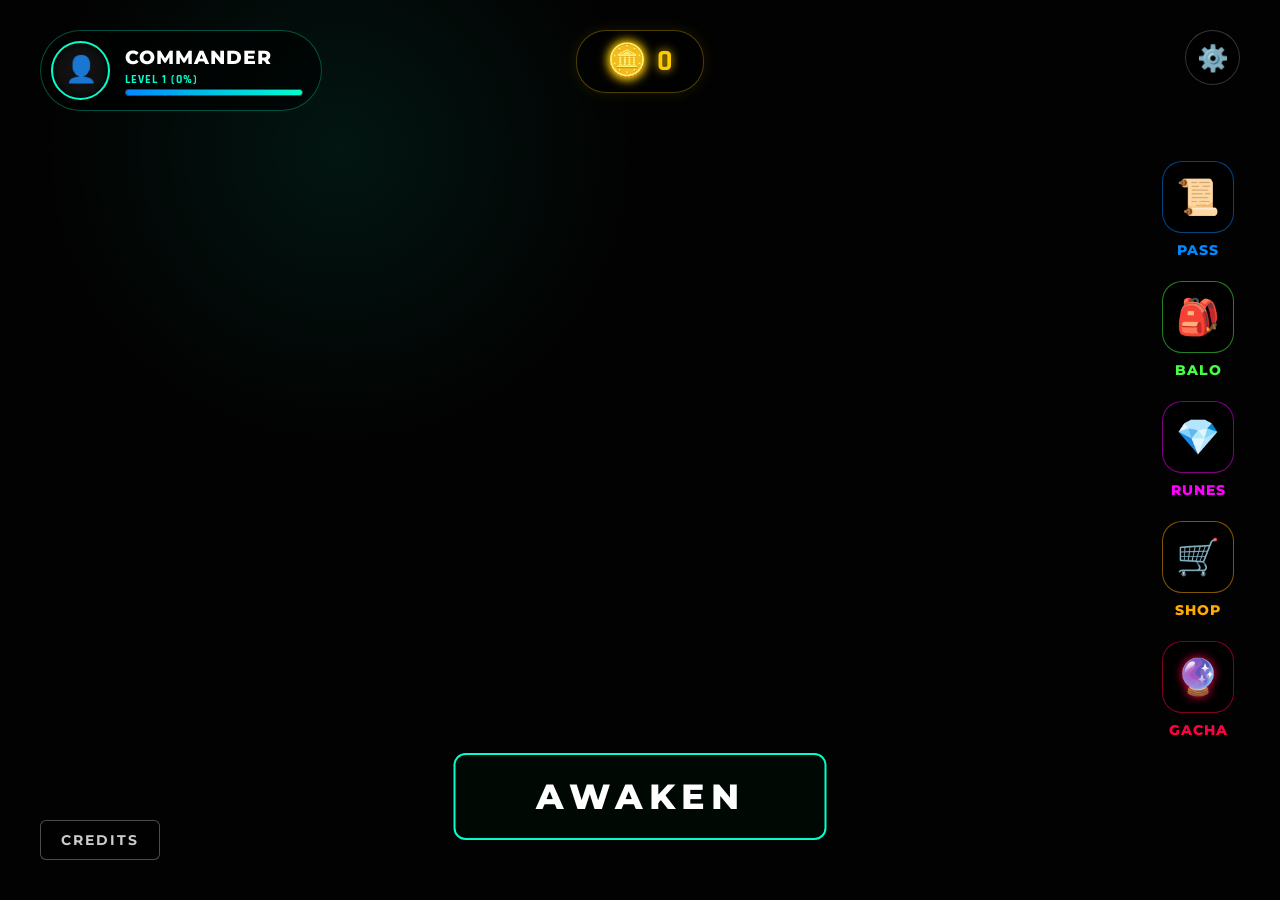
==== commit 04936209: "Update bug.html" ====
--- a/bug.html
+++ b/bug.html
@@ -41,35 +41,26 @@
         .acc-level-bar-bg { width: 100%; height: 5px; background: #222; border-radius: 3px; overflow: hidden; margin-top: 2px; border: 1px solid #444; }
         .acc-level-bar-fill { height: 100%; background: linear-gradient(90deg, #0088ff, #00ffcc); transition: width 0.3s ease; box-shadow: 0 0 5px #00ffcc;}
 
-        /* LOBBY REWORK CSS */
-        #moba-top-right { top: 30px; right: 40px; display: flex; align-items: center; gap: 20px; z-index: 10; }
-        .gold-display { background: rgba(0,0,0,0.6); padding: 5px 25px; border-radius: 30px; border: 1px solid rgba(255,204,0,0.3); box-shadow: 0 0 15px rgba(255,204,0,0.1); font-size: 1.6rem; color: #ffcc00; font-weight: bold; text-shadow: 0 0 10px #ffcc00; display: flex; align-items: center; gap: 10px; font-family: 'Rajdhani', sans-serif; }
-        .gold-display::before { content: '🪙'; font-size: 1.8rem; filter: drop-shadow(0 0 5px rgba(255, 204, 0, 0.8)); }
-        
-        .icon-btn { width: 50px; height: 50px; border-radius: 50%; background: rgba(0,0,0,0.7); border: 1px solid rgba(255,255,255,0.2); color: #fff; font-size: 1.4rem; cursor: pointer; transition: 0.3s; display: flex; justify-content: center; align-items: center; box-shadow: 0 0 10px rgba(0,0,0,0.5);}
-        .icon-btn:hover { background: rgba(255,255,255,0.1); border-color: #fff; box-shadow: 0 0 20px rgba(255,255,255,0.6); transform: scale(1.1) rotate(15deg); }
-
-        #moba-mid-right { top: 50%; right: 40px; transform: translateY(-50%); display: flex; flex-direction: column; gap: 15px; }
-        #moba-mid-left { top: 50%; left: 40px; transform: translateY(-50%); display: flex; flex-direction: column; gap: 15px; }
-        
-        .side-menu-btn { display: flex; flex-direction: row; align-items: center; gap: 15px; cursor: pointer; transition: 0.2s; background: rgba(0,0,0,0.5); border: 1px solid rgba(255,255,255,0.1); outline: none; color: #ccc; padding: 5px 20px 5px 5px; border-radius: 40px; width: 200px; backdrop-filter: blur(5px);}
-        .side-menu-btn .icon-bg { width: 55px; height: 55px; border-radius: 50%; background: rgba(0,0,0,0.8); border: 2px solid; display: flex; justify-content: center; align-items: center; font-size: 1.6rem; transition: 0.3s; box-shadow: inset 0 0 15px rgba(0,0,0,0.9); flex-shrink: 0;}
-        .side-menu-btn span { font-family: 'Montserrat', sans-serif; font-size: 1rem; font-weight: 800; letter-spacing: 1px; text-transform: uppercase; transition: 0.2s; }
-        .side-menu-btn:hover { background: rgba(255,255,255,0.05); border-color: rgba(255,255,255,0.3); transform: translateX(-5px); box-shadow: 0 0 15px rgba(255,255,255,0.1); }
+        #moba-top-center { top: 30px; left: 50%; transform: translateX(-50%); background: rgba(0,0,0,0.5); padding: 10px 30px; border-radius: 30px; border: 1px solid rgba(255,204,0,0.3); box-shadow: 0 0 15px rgba(255,204,0,0.1); }
+        .gold-display { font-size: 1.8rem; color: #ffcc00; font-weight: bold; text-shadow: 0 0 10px #ffcc00; display: flex; align-items: center; gap: 10px; font-family: 'Rajdhani', sans-serif; }
+        .gold-display::before { content: '🪙'; font-size: 2rem; filter: drop-shadow(0 0 5px rgba(255, 204, 0, 0.8)); }
+
+        #moba-top-right { top: 30px; right: 40px; display: flex; gap: 15px; }
+        .icon-btn { width: 55px; height: 55px; border-radius: 50%; background: rgba(0,0,0,0.6); border: 1px solid rgba(255,255,255,0.2); color: #fff; font-size: 1.6rem; cursor: pointer; transition: 0.3s; display: flex; justify-content: center; align-items: center; }
+        .icon-btn:hover { background: rgba(255,255,255,0.1); border-color: #fff; box-shadow: 0 0 20px rgba(255,255,255,0.6); transform: scale(1.1) rotate(45deg); }
+
+        #moba-mid-right { top: 50%; right: 40px; transform: translateY(-50%); display: flex; flex-direction: column; gap: 20px; }
+        .side-menu-btn { display: flex; flex-direction: column; align-items: center; gap: 8px; cursor: pointer; transition: 0.2s; background: transparent; border: none; outline: none; color: #ccc; }
+        .side-menu-btn .icon-bg { width: 70px; height: 70px; border-radius: 20px; background: rgba(0,0,0,0.7); border: 1px solid rgba(0,255,204,0.3); display: flex; justify-content: center; align-items: center; font-size: 2.2rem; transition: 0.3s; box-shadow: inset 0 0 15px rgba(0,0,0,0.9); }
+        .side-menu-btn span { font-family: 'Montserrat', sans-serif; font-size: 0.9rem; font-weight: 800; letter-spacing: 1px; text-transform: uppercase; transition: 0.2s; }
         .side-menu-btn:hover .icon-bg { transform: scale(1.1); animation: mysticalPulse 1.5s infinite alternate; }
         .side-menu-btn:hover span { color: #fff; text-shadow: 0 0 10px #fff; }
-        
-        .side-menu-btn.mini { width: 180px; padding: 12px 20px; border-radius: 12px; justify-content: center; background: rgba(0,0,0,0.6); border-left: 4px solid #00aaff; border-top: none; border-right: none; border-bottom: none; }
-        .side-menu-btn.mini span { font-size: 0.95rem; letter-spacing: 2px; }
-        .side-menu-btn.mini:hover { background: rgba(0,170,255,0.1); transform: translateX(5px); border-left-color: #00ffcc;}
-
-        #moba-bottom-right { bottom: 40px; right: 40px; }
-        .play-btn { background: linear-gradient(45deg, #ff0044, #aa00ff); border: 2px solid #ffcc00; color: #fff; font-family: 'Montserrat', sans-serif; font-size: 2.2rem; padding: 20px 60px; font-weight: 800; cursor: pointer; transition: 0.4s; text-transform: uppercase; letter-spacing: 6px; border-radius: 15px; box-shadow: 0 0 30px rgba(255,0,68,0.4), inset 0 0 10px rgba(255,204,0,0.5); }
-        .play-btn:hover { transform: scale(1.05) translateY(-5px); letter-spacing: 10px; box-shadow: 0 0 50px rgba(255,0,68,0.8), inset 0 0 20px rgba(255,204,0,1); }
+
+        #moba-bottom-center { bottom: 60px; left: 50%; transform: translateX(-50%); }
+        .play-btn { background: rgba(0, 10, 5, 0.8); border: 2px solid #00ffcc; color: #fff; font-family: 'Montserrat', sans-serif; font-size: 2.2rem; padding: 20px 80px; font-weight: 800; cursor: pointer; transition: 0.4s; text-transform: uppercase; letter-spacing: 6px; border-radius: 12px; animation: mysticalPulse 2s infinite alternate; }
+        .play-btn:hover { background: rgba(0, 255, 204, 0.3); transform: scale(1.08) translateY(-5px); letter-spacing: 10px; }
 
         #moba-bottom-left { bottom: 40px; left: 40px; }
-        #moba-center { top: 50%; left: 50%; transform: translate(-50%, -50%); pointer-events: none; display: flex; flex-direction: column; align-items: center; position: absolute; }
-        .lobby-hero-pedestal { width: 250px; height: 60px; border-radius: 50%; position: absolute; bottom: -60px; z-index: -1; animation: mysticalPulse 3s infinite alternate;}
 
         .menu-box { background: rgba(10, 10, 15, 0.9); border: 1px solid rgba(0, 255, 204, 0.4); padding: 40px 60px; border-radius: 16px; box-shadow: 0 0 50px rgba(0, 255, 204, 0.15), inset 0 0 30px rgba(0,0,0,0.9); backdrop-filter: blur(25px); display: flex; flex-direction: column; align-items: center; position: relative; }
         .menu-box::before, .menu-box::after { content: ''; position: absolute; width: 40px; height: 40px; border: 3px solid #00ffcc; opacity: 0.8; }
@@ -168,6 +159,8 @@
         #hp-container { width: 100%; max-width: 250px; background: #222; border: 2px solid #555; height: 25px; position: relative; border-radius: 4px; overflow: hidden; box-shadow: 0 0 10px rgba(0,0,0,0.8); }
         #hp-bar { width: 100%; height: 100%; background: linear-gradient(90deg, #ff0044, #ff6600); transition: width 0.2s ease; }
         #hp-text { position: absolute; top: 0; left: 0; width: 100%; height: 100%; text-align: center; line-height: 25px; font-weight: bold; font-size: 14px; text-shadow: 1px 1px 3px #000; font-family: 'Montserrat', sans-serif;}
+        #damage-overlay { position: absolute; top:0; left:0; width:100%; height:100%; box-shadow: inset 0 0 0px rgba(255,0,0,0); pointer-events: none; transition: box-shadow 0.2s ease; z-index: 15; }
+        .took-damage { box-shadow: inset 0 0 150px rgba(255,0,68,0.8) !important; }
         #mp-container { width: 100%; max-width: 250px; background: #222; border: 2px solid #555; height: 18px; position: relative; border-radius: 4px; overflow: hidden; box-shadow: 0 0 10px rgba(0,0,0,0.8); margin-top: 2px;}
         #mp-bar { width: 100%; height: 100%; background: linear-gradient(90deg, #0055ff, #00aaff); transition: width 0.2s ease; }
         #mp-text { position: absolute; top: 0; left: 0; width: 100%; height: 100%; text-align: center; line-height: 18px; font-weight: bold; font-size: 12px; text-shadow: 1px 1px 3px #000; font-family: 'Montserrat', sans-serif;}
@@ -195,19 +188,7 @@
         #boss-name { font-size: 2.5rem; color: #ff0044; text-shadow: 0 0 20px #ff0044; margin-bottom: 15px; letter-spacing: 8px; font-family: 'Cinzel', serif; font-weight: 800; text-transform: uppercase; border-bottom: 2px solid rgba(255,0,68,0.5); padding-bottom: 5px;}
         #boss-hp-bg { width: 100%; height: 25px; background: rgba(0,0,0,0.8); border: 2px solid #ff0044; border-radius: 8px; overflow: hidden; box-shadow: 0 0 15px rgba(255,0,68,0.5);}
         #boss-hp-bar { width: 100%; height: 100%; background: linear-gradient(90deg, #aa0000, #ff0044, #ff6666); box-shadow: 0 0 20px #ff0044; transition: width 0.1s linear;}
-        /* ================= POST-PROCESSING SHADERS ================= */
-        #crt-shader { position: absolute; top: 0; left: 0; width: 100vw; height: 100vh; pointer-events: none; z-index: 9999; background: linear-gradient(rgba(18, 16, 16, 0) 50%, rgba(0, 0, 0, 0.25) 50%); background-size: 100% 4px; box-shadow: inset 0 0 100px rgba(0,0,0,0.8); opacity: 0; transition: opacity 0.5s; mix-blend-mode: overlay; }
-        .bloom-effect { filter: contrast(1.15) brightness(1.1) saturate(1.2) drop-shadow(0 0 5px rgba(0,255,204,0.1)); }
-        
-        @keyframes glitch-anim {
-            0% { filter: hue-rotate(0deg) contrast(1); transform: translate(0); }
-            20% { filter: hue-rotate(90deg) contrast(2) invert(0.2); transform: translate(-5px, 5px); }
-            40% { filter: hue-rotate(-90deg) contrast(1.5) invert(0); transform: translate(5px, -5px); }
-            60% { filter: hue-rotate(180deg) contrast(2) invert(0.3); transform: translate(-5px, -5px); }
-            80% { filter: hue-rotate(-180deg) contrast(1.5) invert(0); transform: translate(5px, 5px); }
-            100% { filter: hue-rotate(0deg) contrast(1); transform: translate(0); }
-        }
-        .glitch-shader { animation: glitch-anim 0.3s cubic-bezier(.25, .46, .45, .94) both; }
+        
         .shake-effect { animation: shake 0.2s cubic-bezier(.36,.07,.19,.97) both; }
         @keyframes shake { 10%, 90% { transform: translate3d(-4px, 1px, 0); } 20%, 80% { transform: translate3d(5px, -2px, 0); } 30%, 50%, 70% { transform: translate3d(-8px, 3px, 0); } 40%, 60% { transform: translate3d(8px, -2px, 0); } }
     </style>
@@ -217,7 +198,6 @@
     <div id="mouse-glow"></div>
 
     <div id="game-wrapper">
-        <div id="crt-shader"></div>
         <div id="main-menu" class="screen" style="background: transparent;">
             <div id="moba-lobby">
                 <div id="moba-top-left" class="moba-element" onclick="actShowProfile()">
@@ -231,57 +211,42 @@
                     </div>
                 </div>
 
+                <div id="moba-top-center" class="moba-element">
+                    <div id="global-gold" class="gold-display">0</div>
+                </div>
+
                 <div id="moba-top-right" class="moba-element">
-                    <div id="global-gold" class="gold-display">0</div>
-                    <button class="icon-btn" onclick="alert('Mail Box - Coming in Next Update!')" title="Mail">✉️</button>
                     <button class="icon-btn" onclick="actShowSettings()" title="Settings">⚙️</button>
                 </div>
 
-                <div id="moba-center" class="moba-element">
-                    <div class="prof-hero-display" style="transform: scale(1.6);">
-                        <div class="prof-hero-core" id="lobby-equipped-core"></div>
-                        <div class="lobby-hero-pedestal" id="lobby-hero-pedestal"></div>
-                    </div>
-                </div>
-
-                <div id="moba-mid-left" class="moba-element">
-                    <button class="side-menu-btn mini" onclick="alert('Daily Quests - Coming Soon!')"><span>📜 Quests</span></button>
-                    <button class="side-menu-btn mini" onclick="alert('Special Events - Coming Soon!')"><span>🎉 Events</span></button>
-                    <button class="side-menu-btn mini" onclick="alert('Leaderboards - Coming Soon!')"><span>🏆 Rank</span></button>
-                </div>
-
                 <div id="moba-mid-right" class="moba-element">
-                    <button class="side-menu-btn" onclick="actShowSpells()">
-                        <div class="icon-bg" style="color: #00ffff; border-color: rgba(0,255,255,0.5); text-shadow: 0 0 10px #00ffff;">✨</div>
-                        <span data-i18n="menu-spells" style="color: #00ffff;">Phép bổ trợ</span>
+                    <button class="side-menu-btn" onclick="actShowBattlePass()">
+                        <div class="icon-bg" style="color: #0088ff; border-color: rgba(0,136,255,0.5);">📜</div>
+                        <span data-i18n="menu-pass" style="color: #0088ff;">Pass</span>
+                    </button>
+                    <button class="side-menu-btn" onclick="actShowInventory()">
+                        <div class="icon-bg" style="color: #44ff44; border-color: rgba(68,255,68,0.5);">🎒</div>
+                        <span data-i18n="menu-inventory" style="color: #44ff44;">Balo</span>
+                    </button>
+                    <button class="side-menu-btn" onclick="actShowRunes()">
+                        <div class="icon-bg" style="color: #ff00ff; border-color: rgba(255,0,255,0.5);">💎</div>
+                        <span data-i18n="menu-runes" style="color: #ff00ff;">Runes</span>
+                    </button>
+                    <button class="side-menu-btn" onclick="actShowShop()">
+                        <div class="icon-bg" style="color: #ffaa00; border-color: rgba(255,170,0,0.5);">🛒</div>
+                        <span data-i18n="menu-shop" style="color: #ffaa00;">Shop</span>
                     </button>
                     <button class="side-menu-btn" onclick="actShowGacha()">
                         <div class="icon-bg" style="color: #ff0044; border-color: rgba(255,0,68,0.5); text-shadow: 0 0 10px #ff0044;">🔮</div>
                         <span data-i18n="menu-gacha" style="color: #ff0044;">Gacha</span>
                     </button>
-                    <button class="side-menu-btn" onclick="actShowShop()">
-                        <div class="icon-bg" style="color: #ffaa00; border-color: rgba(255,170,0,0.5);">🛒</div>
-                        <span data-i18n="menu-shop" style="color: #ffaa00;">Shop</span>
-                    </button>
-                    <button class="side-menu-btn" onclick="actShowRunes()">
-                        <div class="icon-bg" style="color: #ff00ff; border-color: rgba(255,0,255,0.5);">💎</div>
-                        <span data-i18n="menu-runes" style="color: #ff00ff;">Runes</span>
-                    </button>
-                    <button class="side-menu-btn" onclick="actShowInventory()">
-                        <div class="icon-bg" style="color: #44ff44; border-color: rgba(68,255,68,0.5);">🎒</div>
-                        <span data-i18n="menu-inventory" style="color: #44ff44;">Balo</span>
-                    </button>
-                    <button class="side-menu-btn" onclick="actShowBattlePass()">
-                        <div class="icon-bg" style="color: #0088ff; border-color: rgba(0,136,255,0.5);">📜</div>
-                        <span data-i18n="menu-pass" style="color: #0088ff;">Pass</span>
-                    </button>
                 </div>
 
                 <div id="moba-bottom-left" class="moba-element">
                     <button class="std-btn" style="width: auto; padding: 10px 20px; font-size: 0.9rem; background: rgba(0,0,0,0.5);" onclick="actShowCredits()" data-i18n="menu-credits">CREDITS</button>
                 </div>
 
-                <div id="moba-bottom-right" class="moba-element">
+                <div id="moba-bottom-center" class="moba-element">
                     <button class="play-btn" onclick="actStartGame()" data-i18n="menu-play">AWAKEN</button>
                 </div>
             </div>
@@ -356,13 +321,6 @@
                     <button class="std-btn" style="border-color: #aa00ff; color: #aa00ff; text-shadow: 0 0 10px #aa00ff;" onclick="rollGacha()">SUMMON (1000 🪙)</button>
                     <button class="std-btn" onclick="actQuitToMenu()" data-i18n="shop-btn">Back to Lobby</button>
                 </div>
-            </div>
-        </div>
-        <div id="spells-screen" class="screen hidden">
-            <div class="menu-box" style="padding: 30px 50px; max-width: 900px; width: 90%; border-color: #00ffff; box-shadow: 0 0 50px rgba(0,255,255,0.15), inset 0 0 30px rgba(0,0,0,0.9);">
-                <h2 data-i18n="spells-title" style="color: #00ffff; border-color: rgba(0,255,255,0.3);">PHÉP BỔ TRỢ</h2>
-                <div class="shop-wrapper" id="spells-items-container"></div>
-                <button class="std-btn" style="width: auto; padding: 12px 50px; margin-top: 20px;" onclick="actQuitToMenu()" data-i18n="shop-btn">Back to Lobby</button>
             </div>
         </div>
         <div id="shop-screen" class="screen hidden">
@@ -413,13 +371,10 @@
                         </select>
                     </div>
                     <div class="stat-row-setting" style="width: 100%; align-items: center; border: none; margin-top: 15px;">
-                        <span style="color: #aa00ff;">Retro CRT Shader</span>
-                        <input type="checkbox" class="setting-checkbox" id="setting-crt" onchange="toggleShaders()">
+                        <span data-i18n="set-dmg">Display Damage Numbers</span>
+                        <input type="checkbox" class="setting-checkbox" id="setting-dmg" checked>
                     </div>
-                    <div class="stat-row-setting" style="width: 100%; align-items: center; border: none; margin-top: 15px;">
-                        <span style="color: #00ffcc;">Bloom FX Shader</span>
-                        <input type="checkbox" class="setting-checkbox" id="setting-bloom" onchange="toggleShaders()">
-                    </div>
+                    <div class="stat-row-setting" style="width: 100%; align-items: center; border: none; margin-top: 15px; padding-top: 15px; border-top: 1px solid rgba(255,255,255,0.1);">
                         <span data-i18n="set-reset" style="color: #ff0044;">Reset Account Data</span>
                         <button class="std-btn" style="width: auto; padding: 5px 15px; font-size: 0.9rem; border-color: #ff0044; color: #ff0044; box-shadow: 0 0 10px rgba(255,0,68,0.2) inset;" onclick="actShowConfirmReset()" data-i18n="set-reset-btn">RESET</button>
                     </div>
@@ -458,6 +413,7 @@
 
         <canvas id="game-canvas" class="hidden"></canvas>
         <div id="game-hud" class="hidden">
+            <div id="damage-overlay"></div>
             <div id="exp-container"><div id="exp-bar"></div></div>
             <div id="hud-top">
                 <div id="status-container">
@@ -466,9 +422,9 @@
                     <div id="mp-container"><div id="mp-bar"></div><div id="mp-text">100 / 100</div></div>
                     <div id="dash-container"><div id="dash-bar"></div></div>
                     <div id="skill-ui">
-                        <div class="skill-icon"><span id="skill-icon-txt">🔮</span><div class="skill-cd-overlay" id="skill-cd-overlay"></div><div class="skill-key">E</div></div>
+                        <div class="skill-icon">🔮<div class="skill-cd-overlay" id="skill-cd-overlay"></div><div class="skill-key">E</div></div>
                         <div class="skill-info">
-                            <span class="skill-name" id="skill-name-txt">Aura Burst</span>
+                            <span class="skill-name">Aura Burst</span>
                             <span class="skill-cost" id="skill-cost-txt">Cost: 30 MP</span>
                         </div>
                     </div>
@@ -533,8 +489,8 @@
         
         // ================= I18N SYSTEM =================
         const TRANSLATIONS = {
-            en: { "menu-play": "AWAKEN", "menu-spells": "SPELLS", "spells-title": "SPELL BOOK", "menu-pass": "Pass", "menu-inventory": "Backpack", "menu-shop": "Shop", "menu-runes": "Runes", "menu-credits": "CREDITS", "prof-title": "COMMANDER PROFILE", "prof-matches": "Matches Played", "prof-wave": "Max Wave", "prof-kills": "Enemies Slain", "prof-deaths": "Total Deaths", "prof-gold": "Total Wealth", "prof-btn": "Save & Back", "bp-title": "BATTLE PASS SEASON 1", "bp-btn": "Back to Lobby", "inv-title": "YOUR BACKPACK", "shop-title": "ARMORY VAULT", "shop-btn": "Back to Lobby", "shop-tab-skins": "CORES", "shop-tab-wpn": "WEAPONS", "shop-tab-arm": "ARMORS", "shop-tab-bot": "BOOTS", "shop-tab-acc": "ACCESSORIES", "shop-tab-pets": "PETS", "runes-title": "ANCIENT RUNES", "runes-btn": "Back to Lobby", "set-title": "GAME SETTINGS", "set-music": "Music Volume", "set-sfx": "SFX Volume", "set-dmg": "Display Damage Numbers", "set-lang": "Language", "set-btn": "Apply & Back", "set-reset": "Reset Account Data", "set-reset-btn": "RESET", "warn-reset-title": "WARNING", "warn-reset-msg": "Are you sure you want to wipe all your progress? This action cannot be undone!", "warn-reset-cancel": "Cancel", "warn-reset-confirm": "Confirm Reset", "pause-title": "PAUSED", "pause-resume": "Resume Fight", "pause-quit": "Flee to Lobby", "lvl-title": "POWER AWAKENED", "go-title": "YOU DIED", "go-retry": "Reincarnate", "go-quit": "Return to Lobby", "cred-title": "CREDITS", "cred-btn": "Back to Lobby", "rune-atk": "Base ATK", "rune-spd": "ATK Speed", "rune-critR": "Crit Chance", "rune-critD": "Crit Damage", "rune-def": "Defense", "rune-mov": "Move Speed", "btn-upgrade": "UPGRADE", "btn-max": "MAX LEVEL", "wave-start": "WAVE {w} START" },
-            vi: { "menu-play": "THỨC TỈNH", "menu-spells": "Phép bổ trợ", "spells-title": "PHÉP BỔ TRỢ", "menu-pass": "Thẻ Vé", "menu-inventory": "Balo", "menu-shop": "Cửa Hàng", "menu-runes": "Ngọc", "menu-credits": "TÁC GIẢ", "prof-title": "HỒ SƠ CHỈ HUY", "prof-matches": "Số Trận", "prof-wave": "Wave Kỷ Lục", "prof-kills": "Đã Tiêu Diệt", "prof-deaths": "Số Lần Chết", "prof-gold": "Tổng Tài Sản", "prof-btn": "Lưu & Thoát", "bp-title": "THẺ VÉ MÙA 1", "bp-btn": "Về Sảnh", "inv-title": "BALO CỦA BẠN", "shop-title": "KHO VŨ KHÍ", "shop-btn": "Về Sảnh", "shop-tab-skins": "LÕI (SKIN)", "shop-tab-wpn": "VŨ KHÍ", "shop-tab-arm": "ÁO GIÁP", "shop-tab-bot": "GIÀY", "shop-tab-acc": "PHỤ KIỆN", "shop-tab-pets": "THÚ CƯNG", "runes-title": "BẢNG NGỌC CỔ ĐẠI", "runes-btn": "Về Sảnh", "set-title": "CÀI ĐẶT", "set-music": "Âm Nhạc", "set-sfx": "Hiệu Ứng Âm Thanh", "set-dmg": "Hiện Số Sát Thương", "set-lang": "Ngôn Ngữ", "set-btn": "Áp Dụng", "set-reset": "Xóa Dữ Liệu Chơi", "set-reset-btn": "XÓA", "warn-reset-title": "CẢNH BÁO", "warn-reset-msg": "Bạn có chắc chắn muốn xóa toàn bộ tiến trình không? Hành động này không thể hoàn tác!", "warn-reset-cancel": "Hủy", "warn-reset-confirm": "Xác Nhận Xóa", "pause-title": "TẠM DỪNG", "pause-resume": "Tiếp Tục", "pause-quit": "Bỏ Trốn", "lvl-title": "THỨC TỈNH SỨC MẠNH", "go-title": "TỬ TRẬN", "go-retry": "Đầu Thai", "go-quit": "Về Sảnh", "cred-title": "TÁC GIẢ", "cred-btn": "Về Sảnh", "rune-atk": "Sát Thương", "rune-spd": "Tốc Độ Đánh", "rune-critR": "Tỷ Lệ Chí Mạng", "rune-critD": "Sát Thương Chí Mạng", "rune-def": "Phòng Thủ", "rune-mov": "Tốc Chạy", "btn-upgrade": "NÂNG CẤP", "btn-max": "TỐI ĐA", "wave-start": "BẮT ĐẦU WAVE {w}" }
+            en: { "menu-play": "AWAKEN", "menu-pass": "Pass", "menu-inventory": "Backpack", "menu-shop": "Shop", "menu-runes": "Runes", "menu-credits": "CREDITS", "prof-title": "COMMANDER PROFILE", "prof-matches": "Matches Played", "prof-wave": "Max Wave", "prof-kills": "Enemies Slain", "prof-deaths": "Total Deaths", "prof-gold": "Total Wealth", "prof-btn": "Save & Back", "bp-title": "BATTLE PASS SEASON 1", "bp-btn": "Back to Lobby", "inv-title": "YOUR BACKPACK", "shop-title": "ARMORY VAULT", "shop-btn": "Back to Lobby", "shop-tab-skins": "CORES", "shop-tab-wpn": "WEAPONS", "shop-tab-arm": "ARMORS", "shop-tab-bot": "BOOTS", "shop-tab-acc": "ACCESSORIES", "shop-tab-pets": "PETS", "runes-title": "ANCIENT RUNES", "runes-btn": "Back to Lobby", "set-title": "GAME SETTINGS", "set-music": "Music Volume", "set-sfx": "SFX Volume", "set-dmg": "Display Damage Numbers", "set-lang": "Language", "set-btn": "Apply & Back", "set-reset": "Reset Account Data", "set-reset-btn": "RESET", "warn-reset-title": "WARNING", "warn-reset-msg": "Are you sure you want to wipe all your progress? This action cannot be undone!", "warn-reset-cancel": "Cancel", "warn-reset-confirm": "Confirm Reset", "pause-title": "PAUSED", "pause-resume": "Resume Fight", "pause-quit": "Flee to Lobby", "lvl-title": "POWER AWAKENED", "go-title": "YOU DIED", "go-retry": "Reincarnate", "go-quit": "Return to Lobby", "cred-title": "CREDITS", "cred-btn": "Back to Lobby", "rune-atk": "Base ATK", "rune-spd": "ATK Speed", "rune-critR": "Crit Chance", "rune-critD": "Crit Damage", "rune-def": "Defense", "rune-mov": "Move Speed", "btn-upgrade": "UPGRADE", "btn-max": "MAX LEVEL", "wave-start": "WAVE {w} START" },
+            vi: { "menu-play": "THỨC TỈNH", "menu-pass": "Thẻ Vé", "menu-inventory": "Balo", "menu-shop": "Cửa Hàng", "menu-runes": "Ngọc", "menu-credits": "TÁC GIẢ", "prof-title": "HỒ SƠ CHỈ HUY", "prof-matches": "Số Trận", "prof-wave": "Wave Kỷ Lục", "prof-kills": "Đã Tiêu Diệt", "prof-deaths": "Số Lần Chết", "prof-gold": "Tổng Tài Sản", "prof-btn": "Lưu & Thoát", "bp-title": "THẺ VÉ MÙA 1", "bp-btn": "Về Sảnh", "inv-title": "BALO CỦA BẠN", "shop-title": "KHO VŨ KHÍ", "shop-btn": "Về Sảnh", "shop-tab-skins": "LÕI (SKIN)", "shop-tab-wpn": "VŨ KHÍ", "shop-tab-arm": "ÁO GIÁP", "shop-tab-bot": "GIÀY", "shop-tab-acc": "PHỤ KIỆN", "shop-tab-pets": "THÚ CƯNG", "runes-title": "BẢNG NGỌC CỔ ĐẠI", "runes-btn": "Về Sảnh", "set-title": "CÀI ĐẶT", "set-music": "Âm Nhạc", "set-sfx": "Hiệu Ứng Âm Thanh", "set-dmg": "Hiện Số Sát Thương", "set-lang": "Ngôn Ngữ", "set-btn": "Áp Dụng", "set-reset": "Xóa Dữ Liệu Chơi", "set-reset-btn": "XÓA", "warn-reset-title": "CẢNH BÁO", "warn-reset-msg": "Bạn có chắc chắn muốn xóa toàn bộ tiến trình không? Hành động này không thể hoàn tác!", "warn-reset-cancel": "Hủy", "warn-reset-confirm": "Xác Nhận Xóa", "pause-title": "TẠM DỪNG", "pause-resume": "Tiếp Tục", "pause-quit": "Bỏ Trốn", "lvl-title": "THỨC TỈNH SỨC MẠNH", "go-title": "TỬ TRẬN", "go-retry": "Đầu Thai", "go-quit": "Về Sảnh", "cred-title": "TÁC GIẢ", "cred-btn": "Về Sảnh", "rune-atk": "Sát Thương", "rune-spd": "Tốc Độ Đánh", "rune-critR": "Tỷ Lệ Chí Mạng", "rune-critD": "Sát Thương Chí Mạng", "rune-def": "Phòng Thủ", "rune-mov": "Tốc Chạy", "btn-upgrade": "NÂNG CẤP", "btn-max": "TỐI ĐA", "wave-start": "BẮT ĐẦU WAVE {w}" }
         };
         let currentLang = localStorage.getItem('fightup_lang') || 'en';
         document.getElementById('lang-select').value = currentLang;
@@ -545,11 +501,6 @@
                 if (TRANSLATIONS[currentLang][key]) el.innerText = TRANSLATIONS[currentLang][key];
             });
             if(currentState === STATES.SHOP) renderShop();
-            function renderSpells() {
-            let container = document.getElementById('spells-items-container');
-            container.innerHTML = renderShopGrid(ITEMS_DB.spells, 'spells', equippedSpell, false);
-        }
-        function actShowSpells() { triggerShake(); switchScreen(STATES.SPELLS); }
             if(currentState === STATES.INVENTORY) renderInventory();
             if(currentState === STATES.BP) renderBattlePass();
             if(currentState === STATES.RUNES) renderRunes();
@@ -566,7 +517,6 @@
         let equippedBoots = localStorage.getItem('fightup_eq_bot') || 'bot_basic';
         let equippedPlayerAcc = localStorage.getItem('fightup_eq_playerAcc') || 'acc_none';
         let equippedPet = localStorage.getItem('fightup_eq_pet') || 'pet_none';
-        let equippedSpell = localStorage.getItem('fightup_eq_spell') || 'spell_aura';
 
         let statKills = parseInt(localStorage.getItem('fightup_stat_kills')) || 0;
         let statMaxWave = parseInt(localStorage.getItem('fightup_stat_wave')) || 1;
@@ -661,11 +611,6 @@
                 { id: 'pet_none', name: 'No Pet', cost: 0, color: '#444', icon: '🚫', dmg: 0, fireRate: 0, text: 'No Pet' },
                 { id: 'pet_orb', name: 'Light Sprite', cost: 4000, color: '#00ffcc', icon: '🧚', dmg: 10, fireRate: 60, text: 'Shoots light bolts' },
                 { id: 'pet_dragon', name: 'Void Whelp', cost: 9000, color: '#aa00ff', icon: '🐉', dmg: 25, fireRate: 40, text: 'Shoots void bolts' }
-            ],
-            spells: [
-                { id: 'spell_aura', name: 'Aura Burst', cost: 0, color: '#aa00ff', icon: '🔮', text: 'AoE DMG & Knockback (Cost: 30 MP)', isGacha: false },
-                { id: 'spell_heal', name: 'Holy Light', cost: 3000, color: '#00ff44', icon: '✨', text: 'Heals 40% Max HP (Cost: 50 MP)', isGacha: false },
-                { id: 'spell_nuke', name: 'Hellfire', cost: 8000, color: '#ff0044', icon: '🔥', text: 'Massive Screen DMG (Cost: 80 MP)', isGacha: false }
             ]
         };
 
@@ -695,7 +640,6 @@
             localStorage.setItem('fightup_eq_bot', equippedBoots); 
             localStorage.setItem('fightup_eq_playerAcc', equippedPlayerAcc);
             localStorage.setItem('fightup_eq_pet', equippedPet);
-            localStorage.setItem('fightup_eq_spell', equippedSpell);
             localStorage.setItem('fightup_bp_exp', bpTotalExp); 
             localStorage.setItem('fightup_acc_total_exp', accountTotalExp);
             localStorage.setItem('fightup_bp_claimed', JSON.stringify(bpClaimedTiers)); 
@@ -708,21 +652,16 @@
             updateAccountLevelUI();
         }
 
-       const STATES = { MENU: 'MENU', SHOP: 'SHOP', INVENTORY: 'INVENTORY', GACHA: 'GACHA', SPELLS: 'SPELLS', BP: 'BP', RUNES: 'RUNES', PROFILE: 'PROFILE', SETTINGS: 'SETTINGS', CREDITS: 'CREDITS', PLAYING: 'PLAYING', PAUSED: 'PAUSED', LEVEL_UP: 'LEVEL_UP', GAME_OVER: 'GAME_OVER' };
+       const STATES = { MENU: 'MENU', SHOP: 'SHOP', INVENTORY: 'INVENTORY', GACHA: 'GACHA', BP: 'BP', RUNES: 'RUNES', PROFILE: 'PROFILE', SETTINGS: 'SETTINGS', CREDITS: 'CREDITS', PLAYING: 'PLAYING', PAUSED: 'PAUSED', LEVEL_UP: 'LEVEL_UP', GAME_OVER: 'GAME_OVER' };
         let currentState = STATES.MENU;
-        const screens = { [STATES.MENU]: document.getElementById('main-menu'), [STATES.SHOP]: document.getElementById('shop-screen'), [STATES.INVENTORY]: document.getElementById('inventory-screen'), [STATES.GACHA]: document.getElementById('gacha-screen'), [STATES.SPELLS]: document.getElementById('spells-screen'), [STATES.BP]: document.getElementById('bp-screen'), [STATES.RUNES]: document.getElementById('runes-screen'), [STATES.PROFILE]: document.getElementById('profile-screen'), [STATES.PAUSED]: document.getElementById('pause-menu'), [STATES.LEVEL_UP]: document.getElementById('level-up-menu'), [STATES.SETTINGS]: document.getElementById('settings-screen'), [STATES.CREDITS]: document.getElementById('credits-screen'), [STATES.GAME_OVER]: document.getElementById('game-over-screen') };
+        const screens = { [STATES.MENU]: document.getElementById('main-menu'), [STATES.SHOP]: document.getElementById('shop-screen'), [STATES.INVENTORY]: document.getElementById('inventory-screen'), [STATES.GACHA]: document.getElementById('gacha-screen'), [STATES.BP]: document.getElementById('bp-screen'), [STATES.RUNES]: document.getElementById('runes-screen'), [STATES.PROFILE]: document.getElementById('profile-screen'), [STATES.PAUSED]: document.getElementById('pause-menu'), [STATES.LEVEL_UP]: document.getElementById('level-up-menu'), [STATES.SETTINGS]: document.getElementById('settings-screen'), [STATES.CREDITS]: document.getElementById('credits-screen'), [STATES.GAME_OVER]: document.getElementById('game-over-screen') };
+
         function switchScreen(state) {
             currentState = state; Object.values(screens).forEach(screen => { if(screen) screen.classList.add('hidden'); });
             if (state === STATES.PLAYING || state === STATES.PAUSED || state === STATES.LEVEL_UP) { gameCanvas.classList.remove('hidden'); document.getElementById('game-hud').classList.remove('hidden'); glowEl.style.display = 'none'; } else { gameCanvas.classList.add('hidden'); document.getElementById('game-hud').classList.add('hidden'); glowEl.style.display = 'block'; }
             if (state === STATES.LEVEL_UP) { rerollsLeft = 1; generateRandomPowerUps(); }
             if (state === STATES.SHOP) renderShop(); 
-            function renderSpells() {
-            let container = document.getElementById('spells-items-container');
-            container.innerHTML = renderShopGrid(ITEMS_DB.spells, 'spells', equippedSpell, false);
-        }
-        function actShowSpells() { triggerShake(); switchScreen(STATES.SPELLS); }
             if (state === STATES.INVENTORY) renderInventory();
-            if (state === STATES.SPELLS) renderSpells();
             if (state === STATES.BP) renderBattlePass(); 
             if (state === STATES.RUNES) renderRunes();
             if (state === STATES.PROFILE) { document.getElementById('prof-name-edit').value = playerName; document.getElementById('prof-avatar-edit').innerText = playerAvatar; renderProfile(); }
@@ -776,14 +715,7 @@
         function claimBPReward(level) { let tier = BP_TIERS.find(t => t.level === level); if (!tier || bpClaimedTiers.includes(level)) return; if (tier.type === 'gold') { globalGold += tier.amount; } else if (tier.type === 'item') { unlockedItems.push(tier.itemId); } bpClaimedTiers.push(level); saveGameData(); renderBattlePass(); triggerShake(); }
 
         // SHOP & INVENTORY TABS
-        function changeShopTab(tab) { currentShopTab = tab; document.querySelectorAll('#shop-screen .shop-tab-btn').forEach(btn => btn.classList.remove('active')); document.getElementById(`tab-${tab}`).classList.add('active'); renderShop();
-        
-            function renderSpells() {
-            let container = document.getElementById('spells-items-container');
-            container.innerHTML = renderShopGrid(ITEMS_DB.spells, 'spells', equippedSpell, false);
-        }
-        function actShowSpells() { triggerShake(); switchScreen(STATES.SPELLS); }
-         }
+        function changeShopTab(tab) { currentShopTab = tab; document.querySelectorAll('#shop-screen .shop-tab-btn').forEach(btn => btn.classList.remove('active')); document.getElementById(`tab-${tab}`).classList.add('active'); renderShop(); }
         function changeInvTab(tab) { currentInvTab = tab; document.querySelectorAll('#inventory-screen .shop-tab-btn').forEach(btn => btn.classList.remove('active')); document.getElementById(`inv-tab-${tab}`).classList.add('active'); renderInventory(); }
 
         function renderShopGrid(items, equipVarType, currentEquipped, isInventory = false) {
@@ -815,11 +747,6 @@
             if(currentShopTab === 'playerAcc') container.innerHTML = renderShopGrid(ITEMS_DB.playerAcc, 'playerAcc', equippedPlayerAcc, false);
             if(currentShopTab === 'pets') container.innerHTML = renderShopGrid(ITEMS_DB.pets, 'pets', equippedPet, false);
         }
-        function renderSpells() {
-            let container = document.getElementById('spells-items-container');
-            container.innerHTML = renderShopGrid(ITEMS_DB.spells, 'spells', equippedSpell, false);
-        }
-        function actShowSpells() { triggerShake(); switchScreen(STATES.SPELLS); }
 
         function renderInventory() {
             let container = document.getElementById('inventory-items-container');
@@ -832,11 +759,7 @@
         }
 
         function buyItem(id, cost) { if (globalGold >= cost) { globalGold -= cost; unlockedItems.push(id); saveGameData(); renderShop(); triggerShake(); } else { alert("Insufficient Gold!"); } }
-        function renderSpells() {
-            let container = document.getElementById('spells-items-container');
-            container.innerHTML = renderShopGrid(ITEMS_DB.spells, 'spells', equippedSpell, false);
-        }
-        function actShowSpells() { triggerShake(); switchScreen(STATES.SPELLS); }
+        
         function equipItem(type, id, fromInventory = false) { 
             if(type === 'skins') equippedSkin = id; 
             if(type === 'weapons') equippedWeapon = id; 
@@ -845,11 +768,6 @@
             if(type === 'playerAcc') equippedPlayerAcc = id; 
             if(type === 'pets') equippedPet = id; 
             saveGameData(); if(fromInventory) renderInventory(); else renderShop(); triggerShake(); 
-            function renderSpells() {
-            let container = document.getElementById('spells-items-container');
-            container.innerHTML = renderShopGrid(ITEMS_DB.spells, 'spells', equippedSpell, false);
-        }
-        function actShowSpells() { triggerShake(); switchScreen(STATES.SPELLS); }
         }
         function unequipItem(type, fromInventory = false) { 
             if(type === 'skins') return; 
@@ -859,37 +777,10 @@
             if(type === 'playerAcc') equippedPlayerAcc = 'acc_none'; 
             if(type === 'pets') equippedPet = 'pet_none'; 
             saveGameData(); if(fromInventory) renderInventory(); else renderShop(); triggerShake(); 
-            function renderSpells() {
-            let container = document.getElementById('spells-items-container');
-            container.innerHTML = renderShopGrid(ITEMS_DB.spells, 'spells', equippedSpell, false);
-        }
-        function actShowSpells() { triggerShake(); switchScreen(STATES.SPELLS); }
         }
 
         function triggerShake() { const wrapper = document.getElementById('game-wrapper'); wrapper.classList.remove('shake-effect'); void wrapper.offsetWidth; wrapper.classList.add('shake-effect'); }
-        // ================= SHADER CONTROLLER =================
-        function toggleShaders() {
-            let crtOn = document.getElementById('setting-crt').checked;
-            let bloomOn = document.getElementById('setting-bloom').checked;
-            document.getElementById('crt-shader').style.opacity = crtOn ? "0.3" : "0";
-            if (bloomOn) document.getElementById('game-wrapper').classList.add('bloom-effect');
-            else document.getElementById('game-wrapper').classList.remove('bloom-effect');
-            localStorage.setItem('fightup_crt', crtOn);
-            localStorage.setItem('fightup_bloom', bloomOn);
-        }
-
-        function triggerDamageFeedback() {
-            triggerShake();
-            const wrapper = document.getElementById('game-wrapper'); 
-            wrapper.classList.remove('glitch-shader'); 
-            void wrapper.offsetWidth; 
-            wrapper.classList.add('glitch-shader');
-        }
-
-        // Tải thiết lập Shader lúc mở game
-        document.getElementById('setting-crt').checked = getLocalData('fightup_crt', true);
-        document.getElementById('setting-bloom').checked = getLocalData('fightup_bloom', true);
-        toggleShaders(); // Bật sẵn khi vừa load trang
+
         // ================= GAMEPLAY VARIABLES & PHYSICS =================
         const WORLD_WIDTH = 4000; const WORLD_HEIGHT = 4000; let camera = { x: 0, y: 0 };
         const player = {}; 
@@ -922,6 +813,7 @@
             { id: 'pierce', icon: '🌠', weight: 35, name: 'Piercing Light', desc: 'Bullets pierce +1 enemy.', apply: () => { player.pierceCount += 1; } },
             { id: 'multi_shot', icon: '🐉', weight: 25, name: 'Twin Dragon', desc: 'Fire +1 projectile per shot.', apply: () => { player.multishot += 1; } },
             { id: 'aura_unlock', icon: '🔥', weight: 30, name: 'Hellfire Aura', desc: 'Emit a damaging energy ring.', apply: () => { player.hasAura = true; player.auraRadius += 30; player.auraDamage += 0.5; } },
+            { id: 'orbital_add', icon: '🪐', weight: 40, name: 'Cosmic Orbs', desc: 'Add an orbiting celestial body.', apply: () => { player.orbitals += 1; } },
             // KỸ NĂNG PET
             { id: 'pet_atk_speed', icon: '🐾', weight: 60, name: 'Pet Frenzy', desc: 'Increase Pet attack speed.', apply: () => { if(player.pet.active) player.pet.fireRate = Math.max(10, player.pet.fireRate - 8); } },
             { id: 'pet_atk_dmg', icon: '🐺', weight: 60, name: 'Pet Empower', desc: 'Increase Pet damage.', apply: () => { if(player.pet.active) player.pet.damage += 15; } }
@@ -981,30 +873,14 @@
             player.def = activeArm.def + activeBot.def + (playerRunes.def * 1);
             
             // MANA VÀ SKILL BASE
-            const activeSpell = ITEMS_DB.spells.find(s => s.id === equippedSpell) || ITEMS_DB.spells[0];
-            player.spell = activeSpell.id;
-            player.skillColor = activeSpell.color;
-            player.skillName = activeSpell.name;
-            player.skillIcon = activeSpell.icon;
-            
             player.maxMp = 100 + (player.level * 10);
             player.mp = player.maxMp;
-            player.mpRegen = 0.05;
-            
+            player.mpRegen = 0.05; // Tốc độ hồi Mana
             player.skillCost = 30;
-            player.skillDamage = 150; 
-            player.skillRadius = 250;
+            player.skillDamage = 100; // Sát thương nổ
+            player.skillRadius = 250; // Phạm vi nổ
             player.skillCooldown = 0;
-            player.maxSkillCooldown = 180; 
-
-            if (player.spell === 'spell_heal') player.skillCost = 50;
-            if (player.spell === 'spell_nuke') { player.skillCost = 80; player.skillDamage = 400; }
-            
-            // Update HUD text color
-            document.getElementById('skill-name-txt').innerText = player.skillName;
-            document.getElementById('skill-name-txt').style.color = player.skillColor;
-            document.getElementById('skill-icon-txt').innerText = player.skillIcon;
-            document.getElementById('skill-ui').querySelector('.skill-icon').style.borderColor = player.skillColor;
+            player.maxSkillCooldown = 180; // 3 giây
         }
 
         // TẠO VẬT CẢN TRÊN BẢN ĐỒ
@@ -1055,6 +931,8 @@
             player.attackRange = 400; player.bulletSpeed = 12; player.bulletSize = 4.5; 
             player.multishot = 1; player.pierceCount = 0; // Các chỉ số mới
             player.hasAura = false; player.auraRadius = 120; player.auraDamage = 0.5; 
+            player.orbitals = 0; player.orbitalAngle = 0; player.orbitalSpeed = 0.05; player.orbitalRadius = 80; // Vệ tinh
+            player.invulnFrames = 0; // Khung hình vô địch
             player.isDashing = false; player.dashSpeed = 16; player.dashFrames = 0; player.maxDashFrames = 12;
             player.dashCooldown = 0; player.maxDashCooldown = 90;
             player.dashDx = 0; player.dashDy = 0; player.trailHistory = []; player.skinParticles = [];
@@ -1186,10 +1064,11 @@
             sessionKills++;
             if (enemy.isBoss) { expGems.push({ x: enemy.x, y: enemy.y, type: 'gold', value: 150 }); } else if (enemy.isElite) { expGems.push({ x: enemy.x, y: enemy.y, type: 'gold', value: 10 }); } else if (Math.random() < 0.1) { expGems.push({ x: enemy.x, y: enemy.y, type: 'gold', value: 1 }); }
             
-            // TỈ LỆ RƠI MÁU VÀ MANA
+            // TỈ LỆ RƠI VẬT PHẨM
             let dropRoll = Math.random();
-            if (dropRoll < 0.03) { expGems.push({ x: enemy.x + 20, y: enemy.y, type: 'hp', value: 20 }); } // 3% rơi HP
-            else if (dropRoll < 0.08) { expGems.push({ x: enemy.x - 20, y: enemy.y, type: 'mp', value: 30 }); } // 5% rơi MP
+            if (dropRoll < 0.03) { expGems.push({ x: enemy.x + 20, y: enemy.y, type: 'hp', value: 20 }); } // 3% HP
+            else if (dropRoll < 0.08) { expGems.push({ x: enemy.x - 20, y: enemy.y, type: 'mp', value: 30 }); } // 5% MP
+            else if (dropRoll < 0.09) { expGems.push({ x: enemy.x, y: enemy.y + 20, type: 'magnet', value: 0 }); } // 1% NAM CHÂM
 
             if (!isBossActive && !enemy.isBoss) { enemiesKilled++; if (enemiesKilled >= killsNeededForNextWave) { if (currentWave < MAX_WAVE) { currentWave++; enemiesKilled = 0; killsNeededForNextWave = currentWave * 25; triggerWaveBanner(TRANSLATIONS[currentLang]["wave-start"] ? TRANSLATIONS[currentLang]["wave-start"].replace("{w}", currentWave) : `WAVE ${currentWave} START`); } else { spawnBoss(); triggerWaveBanner("WARNING: ABYSSAL OVERLORD"); } } }
         }
@@ -1235,74 +1114,36 @@
                 if (player.skillCooldown > 0) player.skillCooldown--;
                 document.getElementById('skill-cd-overlay').style.height = `${(player.skillCooldown / player.maxSkillCooldown) * 100}%`;
 
-                // HIỆU ỨNG CHỚP MÀN HÌNH (SCREEN FLASH)
-                if (typeof screenFlash === 'undefined') window.screenFlash = 0;
-                if (screenFlash > 0) {
-                    ctx.save();
-                    ctx.setTransform(1, 0, 0, 1, 0, 0); // Đưa tọa độ về màn hình thực
-                    ctx.fillStyle = `rgba(255, 255, 255, ${screenFlash})`;
-                    ctx.fillRect(0, 0, gameCanvas.width, gameCanvas.height);
-                    ctx.restore();
-                    screenFlash -= 0.05;
-                }
-
-                // ACTIVE SKILL MỚI (Phím E)
+                // ACTIVE SKILL: AURA BURST (Phím E)
                 if ((keys['e'] || keys['E']) && player.skillCooldown <= 0 && player.mp >= player.skillCost) {
                     player.mp -= player.skillCost;
                     player.skillCooldown = player.maxSkillCooldown;
                     triggerShake();
-                    window.screenFlash = 0.8; // Chớp sáng uy lực!
-
-                    if (player.spell === 'spell_aura') {
-                        shockwaves.push({ x: player.x, y: player.y, radius: player.radius, maxRadius: player.skillRadius, color: player.skillColor, alpha: 1.0, width: 30 });
-                        shockwaves.push({ x: player.x, y: player.y, radius: player.radius, maxRadius: player.skillRadius * 0.8, color: '#ffffff', alpha: 0.8, width: 15 });
-
-                        for(let i=0; i<40; i++) {
-                            let angle = Math.random() * Math.PI * 2; let speed = Math.random() * 10 + 5;
-                            particleBursts.push({ x: player.x, y: player.y, vx: Math.cos(angle)*speed, vy: Math.sin(angle)*speed, radius: Math.random()*6+4, color: player.skillColor, alpha: 1.0 });
-                        }
-
-                        // Vòng lặp GIẾT NGAY QUÁI (Fix máu âm)
-                        for(let j = enemies.length - 1; j >= 0; j--) {
-                            let e = enemies[j];
-                            let dist = Math.hypot(player.x - e.x, player.y - e.y);
-                            if(dist <= player.skillRadius) {
-                                e.hp -= player.skillDamage;
-                                addFloatingText(e.x, e.y, Math.floor(player.skillDamage), player.skillColor, 28);
-                                if(!e.isBoss) { e.x += ((e.x - player.x) / dist) * 180; e.y += ((e.y - player.y) / dist) * 180; } // Đẩy văng
-                                
-                                if (e.hp <= 0) {
-                                    expGems.push({ x: e.x, y: e.y, value: e.expReward, type: 'exp' });
-                                    handleEnemyKill(e);
-                                    if(e.isBoss) { document.getElementById('end-title').innerText = "VICTORY"; document.getElementById('end-title').style.color = "#00ffcc"; switchScreen(STATES.GAME_OVER); }
-                                    enemies.splice(j, 1);
-                                }
+                    
+                    // Tạo sóng xung kích (Shockwave)
+                    shockwaves.push({ x: player.x, y: player.y, radius: player.radius, maxRadius: player.skillRadius, color: '#aa00ff', alpha: 1.0, width: 25 });
+                    
+                    // Tạo hiệu ứng nổ
+                    for(let i=0; i<30; i++) {
+                        let angle = Math.random() * Math.PI * 2;
+                        let speed = Math.random() * 8 + 5;
+                        particleBursts.push({ x: player.x, y: player.y, vx: Math.cos(angle)*speed, vy: Math.sin(angle)*speed, radius: Math.random()*5+3, color: '#aa00ff', alpha: 1.0 });
+                    }
+                    
+                    // Sát thương và đẩy lùi quái
+                    enemies.forEach(e => {
+                        let dist = Math.hypot(player.x - e.x, player.y - e.y);
+                        if(dist <= player.skillRadius) {
+                            e.hp -= player.skillDamage;
+                            addFloatingText(e.x, e.y, Math.floor(player.skillDamage), '#aa00ff', 24);
+                            // Đẩy lùi
+                            if(!e.isBoss) {
+                                e.x += ((e.x - player.x) / dist) * 150;
+                                e.y += ((e.y - player.y) / dist) * 150;
                             }
                         }
-                    } else if (player.spell === 'spell_heal') {
-                        shockwaves.push({ x: player.x, y: player.y, radius: player.radius, maxRadius: 200, color: player.skillColor, alpha: 1.0, width: 20 });
-                        for(let i=0; i<40; i++) { particleBursts.push({ x: player.x + (Math.random()*150-75), y: player.y + (Math.random()*150-75), vx: 0, vy: -Math.random()*5-2, radius: Math.random()*5+3, color: player.skillColor, alpha: 1.0 }); }
-                        
-                        let healAmount = Math.floor(player.maxHp * 0.4);
-                        player.hp = Math.min(player.maxHp, player.hp + healAmount);
-                        addFloatingText(player.x, player.y, `+${healAmount} HP`, player.skillColor, 28);
-                    } else if (player.spell === 'spell_nuke') {
-                        shockwaves.push({ x: player.x, y: player.y, radius: player.radius, maxRadius: 1200, color: player.skillColor, alpha: 1.0, width: 50 });
-                        
-                        for(let j = enemies.length - 1; j >= 0; j--) {
-                            let e = enemies[j];
-                            e.hp -= player.skillDamage;
-                            createBurst(e.x, e.y, player.skillColor);
-                            addFloatingText(e.x, e.y, Math.floor(player.skillDamage), player.skillColor, 32);
-                            
-                            if (e.hp <= 0) {
-                                expGems.push({ x: e.x, y: e.y, value: e.expReward, type: 'exp' });
-                                handleEnemyKill(e);
-                                if(e.isBoss) { document.getElementById('end-title').innerText = "VICTORY"; document.getElementById('end-title').style.color = "#00ffcc"; switchScreen(STATES.GAME_OVER); }
-                                enemies.splice(j, 1);
-                            }
-                        }
-                    }
+                    });
+                    
                     updateHUD();
                 }
                 // CẬP NHẬT TỐC ĐỘ THEO BỤI CỎ (BUSHES)
@@ -1333,8 +1174,8 @@
 
                 ctx.clearRect(0, 0, gameCanvas.width, gameCanvas.height); ctx.save(); ctx.translate(-camera.x, -camera.y);
 
-                // NỀN LƯỚI (CYBER GRID MỚI PHÁT SÁNG)
-                ctx.globalAlpha = 0.08; ctx.strokeStyle = player.color || '#00ffcc'; ctx.shadowBlur = 10; ctx.shadowColor = ctx.strokeStyle; ctx.lineWidth = 2; const gridSize = 100; const startX = Math.floor(camera.x / gridSize) * gridSize; const startY = Math.floor(camera.y / gridSize) * gridSize; for (let x = startX; x < camera.x + gameCanvas.width; x += gridSize) { ctx.beginPath(); ctx.moveTo(x, camera.y); ctx.lineTo(x, camera.y + gameCanvas.height); ctx.stroke(); } for (let y = startY; y < camera.y + gameCanvas.height; y += gridSize) { ctx.beginPath(); ctx.moveTo(camera.x, y); ctx.lineTo(camera.x + gameCanvas.width, y); ctx.stroke(); } ctx.globalAlpha = 1.0; ctx.shadowBlur = 0;
+                // NỀN LƯỚI CYBER PHÁT SÁNG THEO NHÂN VẬT
+                ctx.globalAlpha = 0.06; ctx.strokeStyle = player.color || '#00ffcc'; ctx.shadowBlur = 10; ctx.shadowColor = ctx.strokeStyle; ctx.lineWidth = 2; const gridSize = 100; const startX = Math.floor(camera.x / gridSize) * gridSize; const startY = Math.floor(camera.y / gridSize) * gridSize; for (let x = startX; x < camera.x + gameCanvas.width; x += gridSize) { ctx.beginPath(); ctx.moveTo(x, camera.y); ctx.lineTo(x, camera.y + gameCanvas.height); ctx.stroke(); } for (let y = startY; y < camera.y + gameCanvas.height; y += gridSize) { ctx.beginPath(); ctx.moveTo(camera.x, y); ctx.lineTo(camera.x + gameCanvas.width, y); ctx.stroke(); } ctx.globalAlpha = 1.0; ctx.shadowBlur = 0;
                 
                 // VẼ VẬT CẢN (OBSTACLES)
                 obstacles.forEach(obs => {
@@ -1393,10 +1234,19 @@
 
                 for (let i = expGems.length - 1; i >= 0; i--) {
                     let gem = expGems[i]; 
-                    let isGold = gem.type === 'gold'; let isHP = gem.type === 'hp'; let isMP = gem.type === 'mp';
-                    let size = isGold ? 8 : (isHP || isMP ? 10 : 6); 
-                    let color = isGold ? '#ffcc00' : (isHP ? '#ff0044' : (isMP ? '#00aaff' : '#00ffcc'));
+                    let isGold = gem.type === 'gold'; let isHP = gem.type === 'hp'; let isMP = gem.type === 'mp'; let isMagnet = gem.type === 'magnet';
+                    let size = isGold ? 8 : (isHP || isMP ? 10 : (isMagnet ? 12 : 6)); 
+                    let color = isGold ? '#ffcc00' : (isHP ? '#ff0044' : (isMP ? '#00aaff' : (isMagnet ? '#ff00ff' : '#00ffcc')));
                     
+                    // Logic hút của Nam Châm
+                    if (window.isVacuuming && !isMagnet && !isGold && !isHP && !isMP) {
+                        let dx = player.x - gem.x; let dy = player.y - gem.y; let dist = Math.hypot(dx, dy);
+                        gem.x += (dx/dist) * 25; gem.y += (dy/dist) * 25;
+                    }
+
+                    if (isMagnet) {
+                        ctx.shadowBlur = 15; ctx.shadowColor = color; ctx.fillStyle = color; ctx.font = "20px sans-serif"; ctx.textAlign="center"; ctx.fillText("🧲", gem.x, gem.y+6); ctx.shadowBlur = 0;
+                    } else if (isHP) {
                     if (isHP) {
                         ctx.shadowBlur = 10; ctx.shadowColor = color; ctx.fillStyle = color;
                         ctx.fillRect(gem.x - size/2, gem.y - size/6, size, size/3);
@@ -1421,15 +1271,28 @@
                             addFloatingText(gem.x, gem.y, `+${gem.value} MP`, '#00aaff', 18);
                         } else { 
                             let gainedExp = Math.floor(gem.value * player.expMultiplier); player.exp += gainedExp; addFloatingText(gem.x, gem.y, `+${gainedExp}`, '#00ffcc'); 
-                            if (player.exp >= player.maxExp) { 
-                                player.level++; player.exp -= player.maxExp; player.maxExp = Math.floor(player.maxExp * 1.5); 
-                                // HIỆU ỨNG LEVEL UP
-                                shockwaves.push({ x: player.x, y: player.y, radius: player.radius, maxRadius: 500, color: '#00ffcc', alpha: 1.0, width: 40 });
-                                addFloatingText(player.x, player.y, `LEVEL UP!`, '#00ffcc', 35);
-                                switchScreen(STATES.LEVEL_UP); 
-                            } 
+                            if (player.exp >= player.maxExp) { player.level++; player.exp -= player.maxExp; player.maxExp = Math.floor(player.maxExp * 1.5); switchScreen(STATES.LEVEL_UP); } 
                         }
                         expGems.splice(i, 1); updateHUD();
+                        // VẼ VÀ XỬ LÝ VỆ TINH (ORBITALS)
+                        if (player.orbitals > 0) {
+                            player.orbitalAngle += player.orbitalSpeed;
+                            for (let i = 0; i < player.orbitals; i++) {
+                            let angle = player.orbitalAngle + (Math.PI * 2 / player.orbitals) * i;
+                            let ox = player.x + Math.cos(angle) * player.orbitalRadius;
+                            let oy = player.y + Math.sin(angle) * player.orbitalRadius;
+                        
+                            ctx.shadowBlur = 15; ctx.shadowColor = player.particleColor;
+                            ctx.beginPath(); ctx.arc(ox, oy, 8, 0, Math.PI*2); ctx.fillStyle = '#fff'; ctx.fill(); ctx.shadowBlur = 0;
+                        
+                            enemies.forEach(e => {
+                                if (Math.hypot(ox - e.x, oy - e.y) < 8 + e.radius && frames % 20 === 0) {
+                                    e.hp -= player.damage; createBurst(e.x, e.y, player.particleColor);
+                                    addFloatingText(e.x, e.y, Math.floor(player.damage), player.particleColor, 18);
+                            }
+                        });
+                    }
+                }
                     }
                 }
 
@@ -1495,11 +1358,13 @@
                     }
                     if(hitWall) { enemyProjectiles.splice(i, 1); createBurst(ep.x, ep.y, '#ff0044'); continue; }
 
-                    if (!player.isDashing && Math.hypot(ep.x - player.x, ep.y - player.y) < ep.radius + player.radius) { 
+                    if (player.invulnFrames <= 0 && !player.isDashing && Math.hypot(ep.x - player.x, ep.y - player.y) < ep.radius + player.radius) { 
                         let dmgTaken = Math.max(1, ep.damage - player.def);
-                        player.hp -= dmgTaken; enemyProjectiles.splice(i, 1); triggerDamageFeedback(); addFloatingText(player.x, player.y, `-${dmgTaken}`, '#ff0044', 20); 
+                        player.hp -= dmgTaken; player.invulnFrames = 60; enemyProjectiles.splice(i, 1); triggerShake(); 
+                        document.getElementById('damage-overlay').classList.add('took-damage'); setTimeout(() => document.getElementById('damage-overlay').classList.remove('took-damage'), 200);
+                        addFloatingText(player.x, player.y, `-${dmgTaken}`, '#ff0044', 24); 
                         if (player.hp <= 0) switchScreen(STATES.GAME_OVER); 
-                    } 
+                    }
                 }
 
                 for (let j = enemies.length - 1; j >= 0; j--) {
@@ -1541,21 +1406,21 @@
 
                     // CẢI TIẾN: QUÁI BỊ MỜ ĐI KHI Ở TRONG BỤI CỎ
                     let inBush = obstacles.some(obs => obs.type === 'bush' && Math.hypot(enemy.x - obs.x, enemy.y - obs.y) < obs.radius);
-                    ctx.globalAlpha = inBush ? 0.3 : 1.0; 
-
-                    // TRIGGER HIT FLASH KHI MÁU TỤT
+                    ctx.globalAlpha = inBush ? 0.3 : 1.0; // Làm mờ quái khi núp lùm
+
+                    // HIT FLASH & VẼ QUÁI
                     if(enemy.displayHp === undefined) { enemy.displayHp = enemy.hp; enemy.hitFlash = 0; enemy.lastHp = enemy.hp; }
-                    if(enemy.hp < enemy.lastHp) { enemy.hitFlash = 5; } 
+                    if(enemy.hp < enemy.lastHp) enemy.hitFlash = 5; 
                     enemy.lastHp = enemy.hp;
+                    
+                    if(enemy.hitFlash > 0) { enemy.hitFlash--; ctx.fillStyle = '#ffffff'; ctx.shadowColor = '#ffffff'; } else { ctx.fillStyle = enemy.color; ctx.shadowColor = enemy.color; }
+                    ctx.shadowBlur = enemy.isElite ? (enemy.isBoss? 40: 25) : 15; ctx.beginPath(); ctx.arc(enemy.x, enemy.y, enemy.radius, 0, Math.PI * 2); ctx.fill(); ctx.shadowBlur = 0;
+                    if(enemy.isElite) { ctx.lineWidth = enemy.isBoss ? 4 : 2; ctx.strokeStyle = '#fff'; ctx.stroke(); }
+                    
+                    // CẢI TIẾN: THANH MÁU TỤT TỪ TỪ VÀ BỌC VIỀN
+                    if(enemy.displayHp === undefined) enemy.displayHp = enemy.hp;
                     if(enemy.displayHp > enemy.hp) enemy.displayHp -= (enemy.displayHp - enemy.hp) * 0.1 + 0.5;
                     if(enemy.displayHp < enemy.hp) enemy.displayHp = enemy.hp;
-
-                    // VẼ QUÁI + CHỚP TRẮNG KHI TRÚNG ĐÒN (HIT FLASH)
-                    if(enemy.hitFlash > 0) { enemy.hitFlash--; ctx.fillStyle = '#ffffff'; ctx.shadowColor = '#ffffff'; } else { ctx.fillStyle = enemy.color; ctx.shadowColor = enemy.color; }
-                    ctx.shadowBlur = enemy.isElite ? (enemy.isBoss? 40: 25) : 15; ctx.beginPath(); ctx.arc(enemy.x, enemy.y, enemy.radius, 0, Math.PI * 2); ctx.fill(); ctx.shadowBlur = 0;
-                    
-                    // THÊM VIỀN SÁNG CHO ELITE/BOSS CHUẨN RPG
-                    if(enemy.isElite) { ctx.lineWidth = enemy.isBoss ? 4 : 2; ctx.strokeStyle = '#fff'; ctx.stroke(); }
 
                     if (!enemy.isBoss) { 
                         const hpBarWidth = enemy.isElite ? 45 : 35; 
@@ -1580,9 +1445,11 @@
                         ctx.lineWidth = 1;
                         ctx.strokeRect(barX, barY, hpBarWidth, barH);
                     }
-                    if (!player.isDashing && dist < player.radius + enemy.radius && frames - player.lastHitFrame > 60) { 
+                    if (player.invulnFrames <= 0 && !player.isDashing && dist < player.radius + enemy.radius) { 
                         let dmgTaken = Math.max(1, enemy.damage - player.def);
-                        player.hp -= dmgTaken; player.lastHitFrame = frames; triggerDamageFeedback(); updateHUD(); addFloatingText(player.x, player.y, `-${dmgTaken}`, '#ff0044', 20); 
+                        player.hp -= dmgTaken; player.invulnFrames = 60; triggerShake(); updateHUD(); 
+                        document.getElementById('damage-overlay').classList.add('took-damage'); setTimeout(() => document.getElementById('damage-overlay').classList.remove('took-damage'), 200);
+                        addFloatingText(player.x, player.y, `-${dmgTaken}`, '#ff0044', 24); 
                         if (player.hp <= 0) switchScreen(STATES.GAME_OVER); 
                     }
                 }
@@ -1594,53 +1461,30 @@
 
                 ctx.restore();
 
-                // VIGNETTE EFFECT (Tối mờ 4 góc màn hình tạo độ sâu)
-                let gradient = ctx.createRadialGradient(gameCanvas.width/2, gameCanvas.height/2, gameCanvas.height/2.5, gameCanvas.width/2, gameCanvas.height/2, gameCanvas.width/1.2);
-                gradient.addColorStop(0, 'rgba(0,0,0,0)'); gradient.addColorStop(1, 'rgba(0,0,0,0.85)');
-                ctx.fillStyle = gradient; ctx.fillRect(0, 0, gameCanvas.width, gameCanvas.height);
-
-                // RENDER SỐ SÁT THƯƠNG (POP-UP ANIMATION DYNAMIC)
+                // GIẢM I-FRAMES CỦA PLAYER
+                if (player.invulnFrames > 0) {
+                    player.invulnFrames--;
+                    // Hiệu ứng chớp nháy (Blink) nhân vật khi bất tử
+                    if (Math.floor(player.invulnFrames / 5) % 2 === 0) { ctx.beginPath(); ctx.arc(player.x, player.y, player.radius + 5, 0, Math.PI * 2); ctx.fillStyle = 'rgba(255, 255, 255, 0.6)'; ctx.fill(); }
+                }
+
                 for(let i=floatingTexts.length-1; i>=0; i--) {
                     let ft = floatingTexts[i]; 
-                    // Logic phóng to lúc mới xuất hiện rồi thu nhỏ lại
                     let popScale = ft.life > ft.maxLife - 5 ? 1 + (ft.maxLife - ft.life)*0.1 : 1.5 - (ft.maxLife - 5 - ft.life)*0.02;
-                    ctx.save();
-                    ctx.translate(ft.x - camera.x, ft.y - camera.y);
-                    ctx.scale(Math.max(1, popScale), Math.max(1, popScale));
+                    ctx.save(); ctx.translate(ft.x - camera.x, ft.y - camera.y); ctx.scale(Math.max(1, popScale), Math.max(1, popScale));
                     ctx.fillStyle = ft.color; ctx.globalAlpha = Math.max(0, ft.alpha); 
                     ctx.font = `900 ${ft.size}px 'Montserrat', sans-serif`; ctx.textAlign="center"; 
-                    ctx.lineWidth = 3; ctx.strokeStyle = '#000'; ctx.strokeText(ft.text, 0, 0); // Viền đen cho số
-                    ctx.shadowBlur = 10; ctx.shadowColor = ft.color;
-                    ctx.fillText(ft.text, 0, 0); 
-                    ctx.restore();
-                    ft.y += ft.dy; ft.alpha -= 0.02; ft.life--; 
+                    ctx.lineWidth = 3; ctx.strokeStyle = '#000'; ctx.strokeText(ft.text, 0, 0); 
+                    ctx.shadowBlur = 10; ctx.shadowColor = ft.color; ctx.fillText(ft.text, 0, 0); 
+                    ctx.restore(); ft.y += ft.dy; ft.alpha -= 0.02; ft.life--; 
                     if(ft.alpha <= 0 || ft.life <= 0) floatingTexts.splice(i, 1);
                 }
-
                 if (waveBannerAlpha > 0) { ctx.fillStyle = `rgba(255, 204, 0, ${Math.min(1, waveBannerAlpha)})`; ctx.font = "bold 60px 'Montserrat', sans-serif"; ctx.textAlign = "center"; ctx.shadowBlur = 20; ctx.shadowColor = '#ffcc00'; ctx.fillText(waveBannerText, gameCanvas.width / 2, gameCanvas.height / 3); ctx.shadowBlur = 0; waveBannerAlpha -= 0.015; }
             }
             requestAnimationFrame(gameLoop);
-        } // <--- Thêm dấu ngoặc nhọn này để đóng hàm gameLoop()
-
-        function updateLobbyHero() {
-            const activeSkin = ITEMS_DB.skins.find(s => s.id === equippedSkin) || ITEMS_DB.skins[0];
-            const lobbyCoreEl = document.getElementById('lobby-equipped-core'); 
-            if(lobbyCoreEl) {
-                lobbyCoreEl.style.background = activeSkin.color; 
-                lobbyCoreEl.style.boxShadow = `0 0 60px ${activeSkin.color}, 0 0 150px ${activeSkin.pColor}`;
-                const ped = document.getElementById('lobby-hero-pedestal');
-                if(ped) ped.style.background = `radial-gradient(ellipse at center, ${activeSkin.color}66 0%, transparent 70%)`;
-            }
-        }
-
-        // Cập nhật skin ra ngoài Lobby mỗi khi khởi động hoặc lưu dữ liệu
-        const originalSaveGameData = saveGameData;
-        saveGameData = function() {
-            originalSaveGameData();
-            updateLobbyHero();
-        };
-
-        applyLanguage(); animateParticles(); switchScreen(STATES.MENU); updateLobbyHero(); gameLoop();
+        }
+
+        applyLanguage(); animateParticles(); switchScreen(STATES.MENU); gameLoop(); 
     </script>
 </body>
 </html>
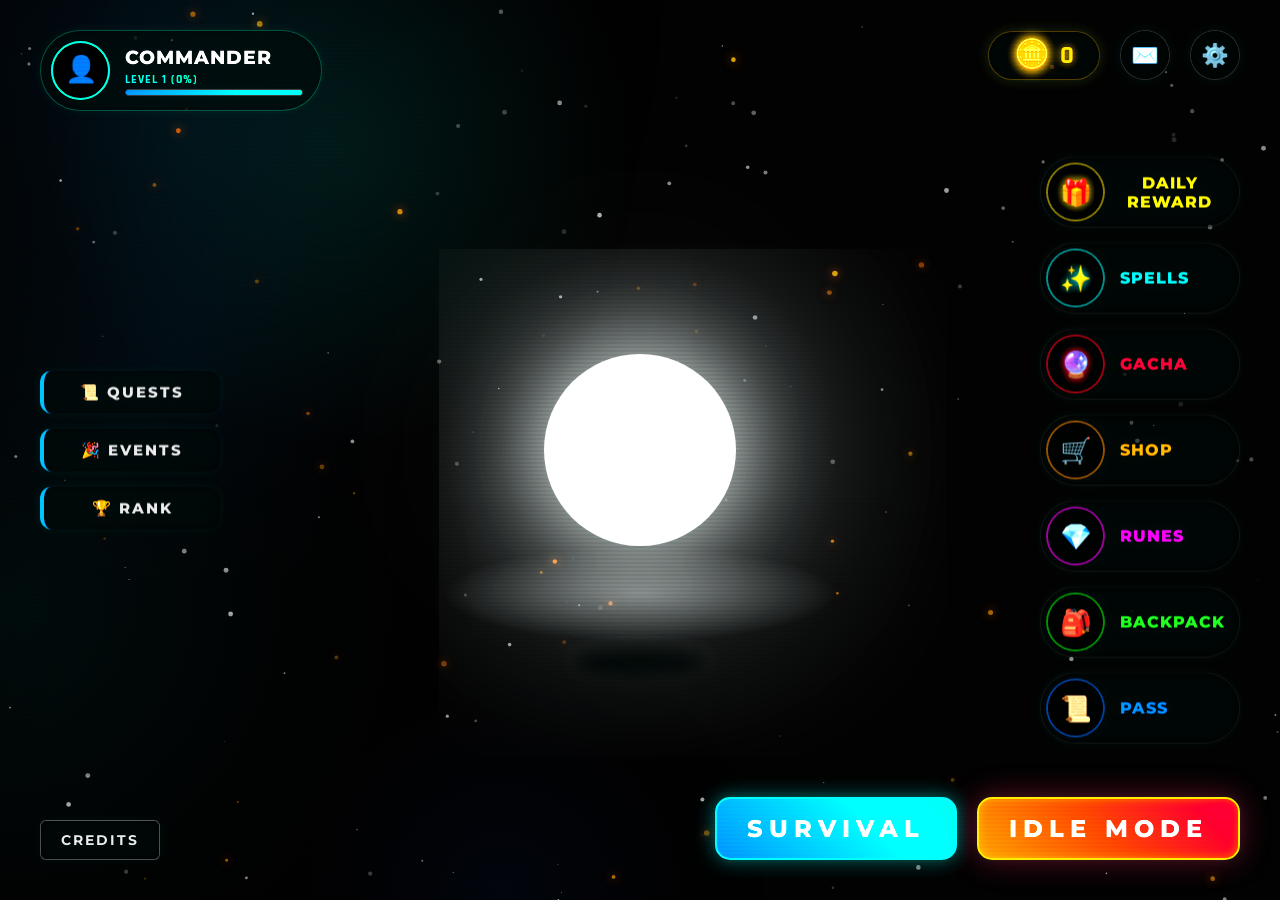
==== commit 6284781c: "Update print statement from 'Hello' to 'Goodbye'" ====
--- a/bug.html
+++ b/bug.html
@@ -41,31 +41,39 @@
         .acc-level-bar-bg { width: 100%; height: 5px; background: #222; border-radius: 3px; overflow: hidden; margin-top: 2px; border: 1px solid #444; }
         .acc-level-bar-fill { height: 100%; background: linear-gradient(90deg, #0088ff, #00ffcc); transition: width 0.3s ease; box-shadow: 0 0 5px #00ffcc;}
 
-        #moba-top-center { top: 30px; left: 50%; transform: translateX(-50%); background: rgba(0,0,0,0.5); padding: 10px 30px; border-radius: 30px; border: 1px solid rgba(255,204,0,0.3); box-shadow: 0 0 15px rgba(255,204,0,0.1); }
-        .gold-display { font-size: 1.8rem; color: #ffcc00; font-weight: bold; text-shadow: 0 0 10px #ffcc00; display: flex; align-items: center; gap: 10px; font-family: 'Rajdhani', sans-serif; }
-        .gold-display::before { content: '🪙'; font-size: 2rem; filter: drop-shadow(0 0 5px rgba(255, 204, 0, 0.8)); }
-
-        #moba-top-right { top: 30px; right: 40px; display: flex; gap: 15px; }
-        .icon-btn { width: 55px; height: 55px; border-radius: 50%; background: rgba(0,0,0,0.6); border: 1px solid rgba(255,255,255,0.2); color: #fff; font-size: 1.6rem; cursor: pointer; transition: 0.3s; display: flex; justify-content: center; align-items: center; }
-        .icon-btn:hover { background: rgba(255,255,255,0.1); border-color: #fff; box-shadow: 0 0 20px rgba(255,255,255,0.6); transform: scale(1.1) rotate(45deg); }
-
-        #moba-mid-right { top: 50%; right: 40px; transform: translateY(-50%); display: flex; flex-direction: column; gap: 20px; }
-        .side-menu-btn { display: flex; flex-direction: column; align-items: center; gap: 8px; cursor: pointer; transition: 0.2s; background: transparent; border: none; outline: none; color: #ccc; }
-        .side-menu-btn .icon-bg { width: 70px; height: 70px; border-radius: 20px; background: rgba(0,0,0,0.7); border: 1px solid rgba(0,255,204,0.3); display: flex; justify-content: center; align-items: center; font-size: 2.2rem; transition: 0.3s; box-shadow: inset 0 0 15px rgba(0,0,0,0.9); }
-        .side-menu-btn span { font-family: 'Montserrat', sans-serif; font-size: 0.9rem; font-weight: 800; letter-spacing: 1px; text-transform: uppercase; transition: 0.2s; }
+        #moba-top-right { top: 30px; right: 40px; display: flex; align-items: center; gap: 20px; z-index: 10; }
+        .gold-display { background: rgba(0,0,0,0.6); padding: 5px 25px; border-radius: 30px; border: 1px solid rgba(255,204,0,0.3); box-shadow: 0 0 15px rgba(255,204,0,0.1); font-size: 1.6rem; color: #ffcc00; font-weight: bold; text-shadow: 0 0 10px #ffcc00; display: flex; align-items: center; gap: 10px; font-family: 'Rajdhani', sans-serif; }
+        .gold-display::before { content: '🪙'; font-size: 1.8rem; filter: drop-shadow(0 0 5px rgba(255, 204, 0, 0.8)); }
+        
+        .icon-btn { width: 50px; height: 50px; border-radius: 50%; background: rgba(0,0,0,0.7); border: 1px solid rgba(255,255,255,0.2); color: #fff; font-size: 1.4rem; cursor: pointer; transition: 0.3s; display: flex; justify-content: center; align-items: center; box-shadow: 0 0 10px rgba(0,0,0,0.5);}
+        .icon-btn:hover { background: rgba(255,255,255,0.1); border-color: #fff; box-shadow: 0 0 20px rgba(255,255,255,0.6); transform: scale(1.1) rotate(15deg); }
+
+        #moba-mid-right { top: 50%; right: 40px; transform: translateY(-50%); display: flex; flex-direction: column; gap: 15px; }
+        #moba-mid-left { top: 50%; left: 40px; transform: translateY(-50%); display: flex; flex-direction: column; gap: 15px; }
+        
+        .side-menu-btn { display: flex; flex-direction: row; align-items: center; gap: 15px; cursor: pointer; transition: 0.2s; background: rgba(0,0,0,0.5); border: 1px solid rgba(255,255,255,0.1); outline: none; color: #ccc; padding: 5px 20px 5px 5px; border-radius: 40px; width: 200px; backdrop-filter: blur(5px);}
+        .side-menu-btn .icon-bg { width: 55px; height: 55px; border-radius: 50%; background: rgba(0,0,0,0.8); border: 2px solid; display: flex; justify-content: center; align-items: center; font-size: 1.6rem; transition: 0.3s; box-shadow: inset 0 0 15px rgba(0,0,0,0.9); flex-shrink: 0;}
+        .side-menu-btn span { font-family: 'Montserrat', sans-serif; font-size: 1rem; font-weight: 800; letter-spacing: 1px; text-transform: uppercase; transition: 0.2s; }
+        .side-menu-btn:hover { background: rgba(255,255,255,0.05); border-color: rgba(255,255,255,0.3); transform: translateX(-5px); box-shadow: 0 0 15px rgba(255,255,255,0.1); }
         .side-menu-btn:hover .icon-bg { transform: scale(1.1); animation: mysticalPulse 1.5s infinite alternate; }
         .side-menu-btn:hover span { color: #fff; text-shadow: 0 0 10px #fff; }
-
-        #moba-bottom-center { bottom: 60px; left: 50%; transform: translateX(-50%); }
-        .play-btn { background: rgba(0, 10, 5, 0.8); border: 2px solid #00ffcc; color: #fff; font-family: 'Montserrat', sans-serif; font-size: 2.2rem; padding: 20px 80px; font-weight: 800; cursor: pointer; transition: 0.4s; text-transform: uppercase; letter-spacing: 6px; border-radius: 12px; animation: mysticalPulse 2s infinite alternate; }
-        .play-btn:hover { background: rgba(0, 255, 204, 0.3); transform: scale(1.08) translateY(-5px); letter-spacing: 10px; }
+        
+        .side-menu-btn.mini { width: 180px; padding: 12px 20px; border-radius: 12px; justify-content: center; background: rgba(0,0,0,0.6); border-left: 4px solid #00aaff; border-top: none; border-right: none; border-bottom: none; }
+        .side-menu-btn.mini span { font-size: 0.95rem; letter-spacing: 2px; }
+        .side-menu-btn.mini:hover { background: rgba(0,170,255,0.1); transform: translateX(5px); border-left-color: #00ffcc;}
+
+        #moba-bottom-right { bottom: 40px; right: 40px; }
+        .play-btn { background: linear-gradient(45deg, #ff0044, #aa00ff); border: 2px solid #ffcc00; color: #fff; font-family: 'Montserrat', sans-serif; font-size: 2.2rem; padding: 20px 60px; font-weight: 800; cursor: pointer; transition: 0.4s; text-transform: uppercase; letter-spacing: 6px; border-radius: 15px; box-shadow: 0 0 30px rgba(255,0,68,0.4), inset 0 0 10px rgba(255,204,0,0.5); }
+        .play-btn:hover { transform: scale(1.05) translateY(-5px); letter-spacing: 10px; box-shadow: 0 0 50px rgba(255,0,68,0.8), inset 0 0 20px rgba(255,204,0,1); }
 
         #moba-bottom-left { bottom: 40px; left: 40px; }
-
-        .menu-box { background: rgba(10, 10, 15, 0.9); border: 1px solid rgba(0, 255, 204, 0.4); padding: 40px 60px; border-radius: 16px; box-shadow: 0 0 50px rgba(0, 255, 204, 0.15), inset 0 0 30px rgba(0,0,0,0.9); backdrop-filter: blur(25px); display: flex; flex-direction: column; align-items: center; position: relative; }
-        .menu-box::before, .menu-box::after { content: ''; position: absolute; width: 40px; height: 40px; border: 3px solid #00ffcc; opacity: 0.8; }
-        .menu-box::before { top: -12px; left: -12px; border-right: none; border-bottom: none; border-radius: 8px 0 0 0;}
-        .menu-box::after { bottom: -12px; right: -12px; border-left: none; border-top: none; border-radius: 0 0 8px 0;}
+        #moba-center { top: 50%; left: 50%; transform: translate(-50%, -50%); pointer-events: none; display: flex; flex-direction: column; align-items: center; position: absolute; }
+        .lobby-hero-pedestal { width: 250px; height: 60px; border-radius: 50%; position: absolute; bottom: -60px; z-index: -1; animation: mysticalPulse 3s infinite alternate;}
+
+        .menu-box { background: linear-gradient(135deg, rgba(20, 25, 30, 0.85), rgba(10, 10, 15, 0.95)); border: 1px solid rgba(0, 255, 204, 0.5); padding: 40px 60px; border-radius: 24px; box-shadow: 0 20px 50px rgba(0,0,0,0.8), 0 0 30px rgba(0, 255, 204, 0.1), inset 0 0 20px rgba(255,255,255,0.05); backdrop-filter: blur(30px); display: flex; flex-direction: column; align-items: center; position: relative; overflow: hidden; }
+        .menu-box::before { content: ''; position: absolute; top: -50%; left: -50%; width: 200%; height: 200%; background: radial-gradient(circle, rgba(0,255,204,0.05) 0%, transparent 60%); pointer-events: none; z-index: 0; }
+        .menu-box > * { z-index: 1; }
+        
         h2 { font-size: 2.2rem; text-shadow: 0 0 20px #fff; margin-bottom: 30px; letter-spacing: 3px; text-transform: uppercase; border-bottom: 2px solid rgba(0,255,204,0.3); padding-bottom: 15px; color: #00ffcc; font-family: 'Montserrat', sans-serif; font-weight: 800; text-align: center;}
         
         .btn-group { display: flex; flex-direction: column; gap: 18px; align-items: center; width: 100%; min-width: 350px; z-index: 20;}
@@ -100,12 +108,12 @@
         
         .rune-stats { font-family: 'Rajdhani', sans-serif; color: #00ffcc; font-size: 1.2rem; font-weight: bold; margin-bottom: 5px; }
         .rune-lvl { font-family: 'Rajdhani', sans-serif; color: #fff; font-size: 1rem; background: #222; padding: 3px 10px; border-radius: 20px; border: 1px solid #555; }
-/* GACHA CSS TIER */
+
+        /* GACHA CSS TIER */
         .gacha-item-show { font-size: 5rem; margin-bottom: 10px; animation: popIn 0.5s cubic-bezier(0.175, 0.885, 0.32, 1.275) forwards; }
         .gacha-item-name { font-family: 'Montserrat', sans-serif; font-size: 1.8rem; font-weight: 800; text-transform: uppercase; letter-spacing: 2px; animation: popIn 0.6s ease forwards;}
         .gacha-item-stats { font-size: 1.1rem; color: #ddd; margin-top: 10px; animation: popIn 0.7s ease forwards;}
         .gacha-rarity-text { font-family: 'Rajdhani', sans-serif; font-size: 1.3rem; font-weight: bold; letter-spacing: 3px; text-transform: uppercase; margin-top: 5px; animation: popIn 0.8s ease forwards;}
-        
         .rarity-uncommon { color: #00ff00; text-shadow: 0 0 15px #00ff00; }
         .rarity-rare { color: #00aaff; text-shadow: 0 0 15px #00aaff; }
         .rarity-epic { color: #aa00ff; text-shadow: 0 0 15px #aa00ff; }
@@ -166,6 +174,8 @@
         #mp-text { position: absolute; top: 0; left: 0; width: 100%; height: 100%; text-align: center; line-height: 18px; font-weight: bold; font-size: 12px; text-shadow: 1px 1px 3px #000; font-family: 'Montserrat', sans-serif;}
         #dash-container { width: 100%; max-width: 250px; height: 5px; background: #222; border-radius: 2px; overflow: hidden; border: 1px solid #444; margin-top: 5px;}
         #dash-bar { width: 100%; height: 100%; background: #00ffff; box-shadow: 0 0 5px #00ffff; }
+        
+        /* SURVIVAL SKILL BAR */
         #skill-ui { display: flex; align-items: center; gap: 10px; margin-top: 10px; background: rgba(0,0,0,0.6); padding: 5px 10px; border-radius: 8px; border: 1px solid rgba(255,255,255,0.2); width: fit-content;}
         .skill-icon { width: 40px; height: 40px; background: #111; border: 2px solid #aa00ff; border-radius: 8px; display: flex; justify-content: center; align-items: center; font-size: 20px; box-shadow: 0 0 10px rgba(170,0,255,0.5); position: relative; overflow: hidden; }
         .skill-cd-overlay { position: absolute; bottom: 0; left: 0; width: 100%; background: rgba(0,0,0,0.7); height: 0%; transition: height 0.1s linear; }
@@ -189,11 +199,40 @@
         #boss-hp-bg { width: 100%; height: 25px; background: rgba(0,0,0,0.8); border: 2px solid #ff0044; border-radius: 8px; overflow: hidden; box-shadow: 0 0 15px rgba(255,0,68,0.5);}
         #boss-hp-bar { width: 100%; height: 100%; background: linear-gradient(90deg, #aa0000, #ff0044, #ff6666); box-shadow: 0 0 20px #ff0044; transition: width 0.1s linear;}
         
-        .shake-effect { animation: shake 0.2s cubic-bezier(.36,.07,.19,.97) both; }
-        @keyframes shake { 10%, 90% { transform: translate3d(-4px, 1px, 0); } 20%, 80% { transform: translate3d(5px, -2px, 0); } 30%, 50%, 70% { transform: translate3d(-8px, 3px, 0); } 40%, 60% { transform: translate3d(8px, -2px, 0); } }
+        /* HIỆU ỨNG CLICK MƯỢT MÀ THAY CHO RUNG */
+        .smooth-click { animation: smoothClickAnim 0.3s cubic-bezier(0.25, 1, 0.5, 1) both; }
+        @keyframes smoothClickAnim { 
+            0% { transform: scale(1); filter: brightness(1); } 
+            50% { transform: scale(0.98); filter: brightness(1.3) contrast(1.1); } 
+            100% { transform: scale(1); filter: brightness(1); } 
+        }
+
+        /* ================= POST-PROCESSING SHADERS ================= */
+        #crt-shader { position: absolute; top: 0; left: 0; width: 100vw; height: 100vh; pointer-events: none; z-index: 9999; background: linear-gradient(rgba(18, 16, 16, 0) 50%, rgba(0, 0, 0, 0.25) 50%); background-size: 100% 4px; box-shadow: inset 0 0 100px rgba(0,0,0,0.8); opacity: 0; transition: opacity 0.5s; mix-blend-mode: overlay; }
+        .bloom-effect { filter: contrast(1.15) brightness(1.1) saturate(1.2) drop-shadow(0 0 5px rgba(0,255,204,0.1)); }
+        
+        @keyframes glitch-anim {
+            0% { filter: hue-rotate(0deg) contrast(1); transform: translate(0); }
+            20% { filter: hue-rotate(90deg) contrast(2) invert(0.2); transform: translate(-5px, 5px); }
+            40% { filter: hue-rotate(-90deg) contrast(1.5) invert(0); transform: translate(5px, -5px); }
+            60% { filter: hue-rotate(180deg) contrast(2) invert(0.3); transform: translate(-5px, -5px); }
+            80% { filter: hue-rotate(-180deg) contrast(1.5) invert(0); transform: translate(5px, 5px); }
+            100% { filter: hue-rotate(0deg) contrast(1); transform: translate(0); }
+        }
+        .glitch-shader { animation: glitch-anim 0.3s cubic-bezier(.25, .46, .45, .94) both; }
+
+        /* HERO SELECT UI */
+        .hero-select-grid { display: grid; grid-template-columns: repeat(auto-fit, minmax(150px, 1fr)); gap: 20px; width: 100%; max-height: 50vh; overflow-y: auto; margin-bottom: 20px; padding-right: 10px;}
+        .hero-card { background: rgba(0,0,0,0.5); border: 2px solid rgba(255,255,255,0.1); padding: 20px; border-radius: 12px; cursor: pointer; transition: 0.3s; display: flex; flex-direction: column; align-items: center; position: relative; overflow: hidden;}
+        .hero-card::before { content: ''; position: absolute; top:0; left:0; width:100%; height:100%; background: linear-gradient(180deg, transparent, rgba(255,0,68,0.2)); opacity: 0; transition: 0.3s; }
+        .hero-card:hover { transform: translateY(-5px); border-color: #ff0044; box-shadow: 0 10px 20px rgba(255,0,68,0.3); }
+        .hero-card:hover::before { opacity: 1; }
+        .hero-card.selected { border-color: #ff0044; background: rgba(255,0,68,0.15); box-shadow: 0 0 30px rgba(255,0,68,0.6); transform: scale(1.05); }
+        .hero-card.selected::after { content: 'SELECTED'; position: absolute; top: 10px; right: -25px; background: #ff0044; color: #fff; font-size: 0.7rem; font-weight: bold; padding: 2px 30px; transform: rotate(45deg); font-family: 'Montserrat', sans-serif;}
     </style>
 </head>
 <body>
+    <div id="crt-shader"></div>
     <canvas id="bg-canvas"></canvas>
     <div id="mouse-glow"></div>
 
@@ -211,34 +250,53 @@
                     </div>
                 </div>
 
-                <div id="moba-top-center" class="moba-element">
+                <div id="moba-top-right" class="moba-element">
                     <div id="global-gold" class="gold-display">0</div>
-                </div>
-
-                <div id="moba-top-right" class="moba-element">
+                    <button class="icon-btn" onclick="alert('Mail Box - Coming in Next Update!')" title="Mail">✉️</button>
                     <button class="icon-btn" onclick="actShowSettings()" title="Settings">⚙️</button>
                 </div>
 
+                <div id="moba-center" class="moba-element">
+                    <div class="prof-hero-display" style="transform: scale(1.6);">
+                        <div class="prof-hero-core" id="lobby-equipped-core"></div>
+                        <div class="lobby-hero-pedestal" id="lobby-hero-pedestal"></div>
+                    </div>
+                </div>
+
+                <div id="moba-mid-left" class="moba-element">
+                    <button class="side-menu-btn mini" onclick="alert('Daily Quests - Coming Soon!')"><span>📜 Quests</span></button>
+                    <button class="side-menu-btn mini" onclick="alert('Special Events - Coming Soon!')"><span>🎉 Events</span></button>
+                    <button class="side-menu-btn mini" onclick="alert('Leaderboards - Coming Soon!')"><span>🏆 Rank</span></button>
+                </div>
+
                 <div id="moba-mid-right" class="moba-element">
-                    <button class="side-menu-btn" onclick="actShowBattlePass()">
-                        <div class="icon-bg" style="color: #0088ff; border-color: rgba(0,136,255,0.5);">📜</div>
-                        <span data-i18n="menu-pass" style="color: #0088ff;">Pass</span>
+                    <button class="side-menu-btn" onclick="claimDailyReward()">
+                        <div class="icon-bg" style="color: #ffea00; border-color: rgba(255,234,0,0.5); text-shadow: 0 0 10px #ffea00;">🎁</div>
+                        <span style="color: #ffea00;">Daily Reward</span>
+                    </button>
+                    <button class="side-menu-btn" onclick="actShowSpells()">
+                        <div class="icon-bg" style="color: #00ffff; border-color: rgba(0,255,255,0.5); text-shadow: 0 0 10px #00ffff;">✨</div>
+                        <span data-i18n="menu-spells" style="color: #00ffff;">Phép bổ trợ</span>
+                    </button>
+                    <button class="side-menu-btn" onclick="actShowGacha()">
+                        <div class="icon-bg" style="color: #ff0044; border-color: rgba(255,0,68,0.5); text-shadow: 0 0 10px #ff0044;">🔮</div>
+                        <span data-i18n="menu-gacha" style="color: #ff0044;">Gacha</span>
+                    </button>
+                    <button class="side-menu-btn" onclick="actShowShop()">
+                        <div class="icon-bg" style="color: #ffaa00; border-color: rgba(255,170,0,0.5);">🛒</div>
+                        <span data-i18n="menu-shop" style="color: #ffaa00;">Shop</span>
+                    </button>
+                    <button class="side-menu-btn" onclick="actShowRunes()">
+                        <div class="icon-bg" style="color: #ff00ff; border-color: rgba(255,0,255,0.5);">💎</div>
+                        <span data-i18n="menu-runes" style="color: #ff00ff;">Runes</span>
                     </button>
                     <button class="side-menu-btn" onclick="actShowInventory()">
                         <div class="icon-bg" style="color: #44ff44; border-color: rgba(68,255,68,0.5);">🎒</div>
                         <span data-i18n="menu-inventory" style="color: #44ff44;">Balo</span>
                     </button>
-                    <button class="side-menu-btn" onclick="actShowRunes()">
-                        <div class="icon-bg" style="color: #ff00ff; border-color: rgba(255,0,255,0.5);">💎</div>
-                        <span data-i18n="menu-runes" style="color: #ff00ff;">Runes</span>
-                    </button>
-                    <button class="side-menu-btn" onclick="actShowShop()">
-                        <div class="icon-bg" style="color: #ffaa00; border-color: rgba(255,170,0,0.5);">🛒</div>
-                        <span data-i18n="menu-shop" style="color: #ffaa00;">Shop</span>
-                    </button>
-                    <button class="side-menu-btn" onclick="actShowGacha()">
-                        <div class="icon-bg" style="color: #ff0044; border-color: rgba(255,0,68,0.5); text-shadow: 0 0 10px #ff0044;">🔮</div>
-                        <span data-i18n="menu-gacha" style="color: #ff0044;">Gacha</span>
+                    <button class="side-menu-btn" onclick="actShowBattlePass()">
+                        <div class="icon-bg" style="color: #0088ff; border-color: rgba(0,136,255,0.5);">📜</div>
+                        <span data-i18n="menu-pass" style="color: #0088ff;">Pass</span>
                     </button>
                 </div>
 
@@ -246,8 +304,11 @@
                     <button class="std-btn" style="width: auto; padding: 10px 20px; font-size: 0.9rem; background: rgba(0,0,0,0.5);" onclick="actShowCredits()" data-i18n="menu-credits">CREDITS</button>
                 </div>
 
-                <div id="moba-bottom-center" class="moba-element">
-                    <button class="play-btn" onclick="actStartGame()" data-i18n="menu-play">AWAKEN</button>
+                <div id="moba-bottom-right" class="moba-element">
+                    <div style="display: flex; gap: 20px;">
+                        <button class="play-btn" style="padding: 15px 30px; font-size: 1.5rem; background: linear-gradient(45deg, #0088ff, #00ffcc); border-color: #00ffff; box-shadow: 0 0 20px rgba(0,255,255,0.4);" onclick="startSurvival()">SURVIVAL</button>
+                        <button class="play-btn" style="padding: 15px 30px; font-size: 1.5rem; background: linear-gradient(45deg, #ff9900, #ff0044);" onclick="actShowHeroSelect()">IDLE MODE</button>
+                    </div>
                 </div>
             </div>
         </div>
@@ -260,14 +321,12 @@
                         <div class="prof-name-area">
                             <span class="prof-title" data-i18n="prof-title">PROFILE</span>
                             <input type="text" id="prof-name-edit" class="profile-name-input" style="font-size: 2rem; text-shadow: 0 0 15px #00ffcc; margin:0;" onblur="saveProfileInfo()" placeholder="...">
-                            
                             <div class="acc-level-container" style="margin-top: 10px; width: 80%;">
                                 <span class="acc-level-text" id="prof-acc-level-text" style="font-size: 1rem;">ACCOUNT LEVEL: 1 (0%)</span>
                                 <div class="acc-level-bar-bg" style="height: 10px;"><div class="acc-level-bar-fill" id="prof-acc-level-bar"></div></div>
                             </div>
                         </div>
                     </div>
-
                     <div class="prof-stats-grid">
                         <div class="prof-stat-card"><div class="prof-stat-icon" style="color: #fff;">⚔️</div><div class="prof-stat-value" id="prof-matches">0</div><div class="prof-stat-label" data-i18n="prof-matches">Matches</div></div>
                         <div class="prof-stat-card"><div class="prof-stat-icon" style="color: #0088ff;">🛡️</div><div class="prof-stat-value" id="prof-wave" style="color: #0088ff;">0</div><div class="prof-stat-label" data-i18n="prof-wave">Max Wave</div></div>
@@ -308,25 +367,44 @@
                 <button class="std-btn" style="width: auto; padding: 12px 50px; margin-top: 20px;" onclick="actQuitToMenu()" data-i18n="bp-btn">Back to Lobby</button>
             </div>
         </div>
+        
+        <div id="hero-select-screen" class="screen hidden" style="background: rgba(10,5,10,0.95);">
+            <div class="menu-box" style="padding: 40px 60px; max-width: 900px; width: 90%; border-color: #ff9900; box-shadow: 0 0 50px rgba(255,153,0,0.2), inset 0 0 30px rgba(0,0,0,0.9);">
+                <h2 style="color: #ff9900; border-color: rgba(255,153,0,0.5); text-shadow: 0 0 20px #ff9900;">CHOOSE YOUR CHAMPION</h2>
+                <p style="color: #aaa; margin-bottom: 20px; font-family: 'Montserrat', sans-serif;">Select a Core (Skin) to enter the Idle Journey.</p>
+                <div class="hero-select-grid" id="moba-hero-list"></div>
+                <div class="btn-group" style="flex-direction: row; justify-content: center; gap: 20px; margin-top: 10px;">
+                    <button class="std-btn" style="border-color: #ff9900; color: #ff9900; box-shadow: 0 0 15px rgba(255,153,0,0.3);" onclick="confirmHeroAndPlayIdle()">START JOURNEY</button>
+                    <button class="std-btn" onclick="actQuitToMenu()">Back</button>
+                </div>
+            </div>
+        </div>
+
         <div id="gacha-screen" class="screen hidden">
             <div class="menu-box" style="padding: 30px 50px; width: 600px; border-color: #aa00ff; box-shadow: 0 0 50px rgba(170,0,255,0.2), inset 0 0 30px rgba(0,0,0,0.9);">
                 <h2 data-i18n="gacha-title" style="color: #aa00ff; border-color: #aa00ff; text-shadow: 0 0 15px #aa00ff;">MYSTIC SUMMON</h2>
                 <div style="text-align: center; color: #ccc; margin-bottom: 10px; font-family: 'Montserrat', sans-serif;">Cost: <span style="color:#ffcc00; font-weight:bold;">1000 🪙</span> per Summon</div>
-                
                 <div style="display: flex; flex-direction: column; align-items: center; justify-content: center; margin: 20px 0; min-height: 250px; border: 2px dashed #555; border-radius: 10px; width: 100%; background: rgba(0,0,0,0.5);" id="gacha-result">
                     <div style="color: #777; font-size: 1.1rem; font-family: 'Montserrat', sans-serif;">Press SUMMON to try your luck</div>
                 </div>
-                
                 <div class="btn-group" style="flex-direction: row; gap: 20px;">
                     <button class="std-btn" style="border-color: #aa00ff; color: #aa00ff; text-shadow: 0 0 10px #aa00ff;" onclick="rollGacha()">SUMMON (1000 🪙)</button>
                     <button class="std-btn" onclick="actQuitToMenu()" data-i18n="shop-btn">Back to Lobby</button>
                 </div>
             </div>
         </div>
+        
+        <div id="spells-screen" class="screen hidden">
+            <div class="menu-box" style="padding: 30px 50px; max-width: 900px; width: 90%; border-color: #00ffff; box-shadow: 0 0 50px rgba(0,255,255,0.15), inset 0 0 30px rgba(0,0,0,0.9);">
+                <h2 data-i18n="spells-title" style="color: #00ffff; border-color: rgba(0,255,255,0.3);">PHÉP BỔ TRỢ</h2>
+                <div class="shop-wrapper" id="spells-items-container"></div>
+                <button class="std-btn" style="width: auto; padding: 12px 50px; margin-top: 20px;" onclick="actQuitToMenu()" data-i18n="shop-btn">Back to Lobby</button>
+            </div>
+        </div>
+
         <div id="shop-screen" class="screen hidden">
             <div class="menu-box" style="padding: 30px 50px; max-width: 900px; width: 90%;">
                 <h2 data-i18n="shop-title">ARMORY VAULT</h2>
-                
                 <div class="shop-tabs">
                     <button class="shop-tab-btn active" id="tab-skins" onclick="changeShopTab('skins')" data-i18n="shop-tab-skins">CORES</button>
                     <button class="shop-tab-btn" id="tab-weapons" onclick="changeShopTab('weapons')" data-i18n="shop-tab-wpn">WEAPONS</button>
@@ -335,7 +413,6 @@
                     <button class="shop-tab-btn" id="tab-playerAcc" onclick="changeShopTab('playerAcc')" data-i18n="shop-tab-acc">ACCESSORIES</button>
                     <button class="shop-tab-btn" id="tab-pets" onclick="changeShopTab('pets')" data-i18n="shop-tab-pets">PETS</button>
                 </div>
-
                 <div class="shop-wrapper" id="shop-items-container"></div>
                 <button class="std-btn" style="width: auto; padding: 12px 50px; margin-top: 20px;" onclick="actQuitToMenu()" data-i18n="shop-btn">Back to Lobby</button>
             </div>
@@ -374,6 +451,14 @@
                         <span data-i18n="set-dmg">Display Damage Numbers</span>
                         <input type="checkbox" class="setting-checkbox" id="setting-dmg" checked>
                     </div>
+                    <div class="stat-row-setting" style="width: 100%; align-items: center; border: none; margin-top: 15px;">
+                        <span style="color: #aa00ff;">Retro CRT Shader</span>
+                        <input type="checkbox" class="setting-checkbox" id="setting-crt" onchange="toggleShaders()">
+                    </div>
+                    <div class="stat-row-setting" style="width: 100%; align-items: center; border: none; margin-top: 15px;">
+                        <span style="color: #00ffcc;">Bloom FX Shader</span>
+                        <input type="checkbox" class="setting-checkbox" id="setting-bloom" onchange="toggleShaders()">
+                    </div>
                     <div class="stat-row-setting" style="width: 100%; align-items: center; border: none; margin-top: 15px; padding-top: 15px; border-top: 1px solid rgba(255,255,255,0.1);">
                         <span data-i18n="set-reset" style="color: #ff0044;">Reset Account Data</span>
                         <button class="std-btn" style="width: auto; padding: 5px 15px; font-size: 0.9rem; border-color: #ff0044; color: #ff0044; box-shadow: 0 0 10px rgba(255,0,68,0.2) inset;" onclick="actShowConfirmReset()" data-i18n="set-reset-btn">RESET</button>
@@ -421,10 +506,11 @@
                     <div id="hp-container"><div id="hp-bar"></div><div id="hp-text">100 / 100</div></div>
                     <div id="mp-container"><div id="mp-bar"></div><div id="mp-text">100 / 100</div></div>
                     <div id="dash-container"><div id="dash-bar"></div></div>
+                    
                     <div id="skill-ui">
-                        <div class="skill-icon">🔮<div class="skill-cd-overlay" id="skill-cd-overlay"></div><div class="skill-key">E</div></div>
+                        <div class="skill-icon"><span id="skill-icon-txt">🔮</span><div class="skill-cd-overlay" id="skill-cd-overlay"></div><div class="skill-key">E</div></div>
                         <div class="skill-info">
-                            <span class="skill-name">Aura Burst</span>
+                            <span class="skill-name" id="skill-name-txt">Aura Burst</span>
                             <span class="skill-cost" id="skill-cost-txt">Cost: 30 MP</span>
                         </div>
                     </div>
@@ -439,6 +525,7 @@
                     <button id="pause-btn-hud" onclick="actPauseGame()" data-i18n="pause-title">|| PAUSE</button>
                 </div>
             </div>
+
             <div id="boss-ui">
                 <div id="boss-name">ABYSSAL OVERLORD</div>
                 <div id="boss-hp-bg"><div id="boss-hp-bar"></div></div>
@@ -467,12 +554,12 @@
             <h1 class="title" id="end-title" style="color: #ff0044; font-size: 4rem; text-shadow: 0 0 20px currentColor; margin-bottom: 20px; font-family: 'Cinzel', serif;" data-i18n="go-title">YOU DIED</h1>
             <div class="profile-stats" id="game-over-stats" style="margin-bottom: 40px; text-align: left; width: 400px; padding: 20px; background: rgba(0,0,0,0.5); border-radius: 10px; border: 1px solid rgba(255,255,255,0.1);">
                 <div class="stat-row-setting"><span data-i18n="prof-matches">Level Reached:</span> <span class="stat-val" id="go-level">1</span></div>
-                <div class="stat-row-setting"><span data-i18n="prof-wave">Wave Reached:</span> <span class="stat-val" id="go-wave">Wave 1</span></div>
+                <div class="stat-row-setting"><span data-i18n="prof-wave">Mode:</span> <span class="stat-val" id="go-wave">Wave 1</span></div>
                 <div class="stat-row-setting"><span data-i18n="prof-kills">Enemies Defeated:</span> <span class="stat-val" id="go-kills">0</span></div>
                 <div class="stat-row-setting"><span data-i18n="prof-gold">Gold Earned:</span> <span class="stat-val" id="go-gold" style="color:#ffcc00;">0 🪙</span></div>
             </div>
             <div class="btn-group" style="max-width: 400px;">
-                <button class="std-btn" onclick="actStartGame()" data-i18n="go-retry">Reincarnate (Try Again)</button>
+                <button class="std-btn" onclick="restartCurrentMode()" data-i18n="go-retry">Reincarnate (Try Again)</button>
                 <button class="std-btn" onclick="actQuitToMenu()" data-i18n="go-quit">Return to Lobby</button>
             </div>
         </div>
@@ -489,8 +576,8 @@
         
         // ================= I18N SYSTEM =================
         const TRANSLATIONS = {
-            en: { "menu-play": "AWAKEN", "menu-pass": "Pass", "menu-inventory": "Backpack", "menu-shop": "Shop", "menu-runes": "Runes", "menu-credits": "CREDITS", "prof-title": "COMMANDER PROFILE", "prof-matches": "Matches Played", "prof-wave": "Max Wave", "prof-kills": "Enemies Slain", "prof-deaths": "Total Deaths", "prof-gold": "Total Wealth", "prof-btn": "Save & Back", "bp-title": "BATTLE PASS SEASON 1", "bp-btn": "Back to Lobby", "inv-title": "YOUR BACKPACK", "shop-title": "ARMORY VAULT", "shop-btn": "Back to Lobby", "shop-tab-skins": "CORES", "shop-tab-wpn": "WEAPONS", "shop-tab-arm": "ARMORS", "shop-tab-bot": "BOOTS", "shop-tab-acc": "ACCESSORIES", "shop-tab-pets": "PETS", "runes-title": "ANCIENT RUNES", "runes-btn": "Back to Lobby", "set-title": "GAME SETTINGS", "set-music": "Music Volume", "set-sfx": "SFX Volume", "set-dmg": "Display Damage Numbers", "set-lang": "Language", "set-btn": "Apply & Back", "set-reset": "Reset Account Data", "set-reset-btn": "RESET", "warn-reset-title": "WARNING", "warn-reset-msg": "Are you sure you want to wipe all your progress? This action cannot be undone!", "warn-reset-cancel": "Cancel", "warn-reset-confirm": "Confirm Reset", "pause-title": "PAUSED", "pause-resume": "Resume Fight", "pause-quit": "Flee to Lobby", "lvl-title": "POWER AWAKENED", "go-title": "YOU DIED", "go-retry": "Reincarnate", "go-quit": "Return to Lobby", "cred-title": "CREDITS", "cred-btn": "Back to Lobby", "rune-atk": "Base ATK", "rune-spd": "ATK Speed", "rune-critR": "Crit Chance", "rune-critD": "Crit Damage", "rune-def": "Defense", "rune-mov": "Move Speed", "btn-upgrade": "UPGRADE", "btn-max": "MAX LEVEL", "wave-start": "WAVE {w} START" },
-            vi: { "menu-play": "THỨC TỈNH", "menu-pass": "Thẻ Vé", "menu-inventory": "Balo", "menu-shop": "Cửa Hàng", "menu-runes": "Ngọc", "menu-credits": "TÁC GIẢ", "prof-title": "HỒ SƠ CHỈ HUY", "prof-matches": "Số Trận", "prof-wave": "Wave Kỷ Lục", "prof-kills": "Đã Tiêu Diệt", "prof-deaths": "Số Lần Chết", "prof-gold": "Tổng Tài Sản", "prof-btn": "Lưu & Thoát", "bp-title": "THẺ VÉ MÙA 1", "bp-btn": "Về Sảnh", "inv-title": "BALO CỦA BẠN", "shop-title": "KHO VŨ KHÍ", "shop-btn": "Về Sảnh", "shop-tab-skins": "LÕI (SKIN)", "shop-tab-wpn": "VŨ KHÍ", "shop-tab-arm": "ÁO GIÁP", "shop-tab-bot": "GIÀY", "shop-tab-acc": "PHỤ KIỆN", "shop-tab-pets": "THÚ CƯNG", "runes-title": "BẢNG NGỌC CỔ ĐẠI", "runes-btn": "Về Sảnh", "set-title": "CÀI ĐẶT", "set-music": "Âm Nhạc", "set-sfx": "Hiệu Ứng Âm Thanh", "set-dmg": "Hiện Số Sát Thương", "set-lang": "Ngôn Ngữ", "set-btn": "Áp Dụng", "set-reset": "Xóa Dữ Liệu Chơi", "set-reset-btn": "XÓA", "warn-reset-title": "CẢNH BÁO", "warn-reset-msg": "Bạn có chắc chắn muốn xóa toàn bộ tiến trình không? Hành động này không thể hoàn tác!", "warn-reset-cancel": "Hủy", "warn-reset-confirm": "Xác Nhận Xóa", "pause-title": "TẠM DỪNG", "pause-resume": "Tiếp Tục", "pause-quit": "Bỏ Trốn", "lvl-title": "THỨC TỈNH SỨC MẠNH", "go-title": "TỬ TRẬN", "go-retry": "Đầu Thai", "go-quit": "Về Sảnh", "cred-title": "TÁC GIẢ", "cred-btn": "Về Sảnh", "rune-atk": "Sát Thương", "rune-spd": "Tốc Độ Đánh", "rune-critR": "Tỷ Lệ Chí Mạng", "rune-critD": "Sát Thương Chí Mạng", "rune-def": "Phòng Thủ", "rune-mov": "Tốc Chạy", "btn-upgrade": "NÂNG CẤP", "btn-max": "TỐI ĐA", "wave-start": "BẮT ĐẦU WAVE {w}" }
+            en: { "menu-play": "AWAKEN", "menu-spells": "SPELLS", "spells-title": "SPELL BOOK", "menu-pass": "Pass", "menu-inventory": "Backpack", "menu-shop": "Shop", "menu-runes": "Runes", "menu-credits": "CREDITS", "prof-title": "COMMANDER PROFILE", "prof-matches": "Matches Played", "prof-wave": "Max Wave", "prof-kills": "Enemies Slain", "prof-deaths": "Total Deaths", "prof-gold": "Total Wealth", "prof-btn": "Save & Back", "bp-title": "BATTLE PASS SEASON 1", "bp-btn": "Back to Lobby", "inv-title": "YOUR BACKPACK", "shop-title": "ARMORY VAULT", "shop-btn": "Back to Lobby", "shop-tab-skins": "CORES", "shop-tab-wpn": "WEAPONS", "shop-tab-arm": "ARMORS", "shop-tab-bot": "BOOTS", "shop-tab-acc": "ACCESSORIES", "shop-tab-pets": "PETS", "runes-title": "ANCIENT RUNES", "runes-btn": "Back to Lobby", "set-title": "GAME SETTINGS", "set-music": "Music Volume", "set-sfx": "SFX Volume", "set-dmg": "Display Damage Numbers", "set-lang": "Language", "set-btn": "Apply & Back", "set-reset": "Reset Account Data", "set-reset-btn": "RESET", "warn-reset-title": "WARNING", "warn-reset-msg": "Are you sure you want to wipe all your progress? This action cannot be undone!", "warn-reset-cancel": "Cancel", "warn-reset-confirm": "Confirm Reset", "pause-title": "PAUSED", "pause-resume": "Resume Fight", "pause-quit": "Flee to Lobby", "lvl-title": "POWER AWAKENED", "go-title": "YOU DIED", "go-retry": "Reincarnate", "go-quit": "Return to Lobby", "cred-title": "CREDITS", "cred-btn": "Back to Lobby", "rune-atk": "Base ATK", "rune-spd": "ATK Speed", "rune-critR": "Crit Chance", "rune-critD": "Crit Damage", "rune-def": "Defense", "rune-mov": "Move Speed", "btn-upgrade": "UPGRADE", "btn-max": "MAX LEVEL", "wave-start": "WAVE {w} START" },
+            vi: { "menu-play": "THỨC TỈNH", "menu-spells": "Phép bổ trợ", "spells-title": "PHÉP BỔ TRỢ", "menu-pass": "Thẻ Vé", "menu-inventory": "Balo", "menu-shop": "Cửa Hàng", "menu-runes": "Ngọc", "menu-credits": "TÁC GIẢ", "prof-title": "HỒ SƠ CHỈ HUY", "prof-matches": "Số Trận", "prof-wave": "Wave Kỷ Lục", "prof-kills": "Đã Tiêu Diệt", "prof-deaths": "Số Lần Chết", "prof-gold": "Tổng Tài Sản", "prof-btn": "Lưu & Thoát", "bp-title": "THẺ VÉ MÙA 1", "bp-btn": "Về Sảnh", "inv-title": "BALO CỦA BẠN", "shop-title": "KHO VŨ KHÍ", "shop-btn": "Về Sảnh", "shop-tab-skins": "LÕI (SKIN)", "shop-tab-wpn": "VŨ KHÍ", "shop-tab-arm": "ÁO GIÁP", "shop-tab-bot": "GIÀY", "shop-tab-acc": "PHỤ KIỆN", "shop-tab-pets": "THÚ CƯNG", "runes-title": "BẢNG NGỌC CỔ ĐẠI", "runes-btn": "Về Sảnh", "set-title": "CÀI ĐẶT", "set-music": "Âm Nhạc", "set-sfx": "Hiệu Ứng Âm Thanh", "set-dmg": "Hiện Số Sát Thương", "set-lang": "Ngôn Ngữ", "set-btn": "Áp Dụng", "set-reset": "Xóa Dữ Liệu Chơi", "set-reset-btn": "XÓA", "warn-reset-title": "CẢNH BÁO", "warn-reset-msg": "Bạn có chắc chắn muốn xóa toàn bộ tiến trình không? Hành động này không thể hoàn tác!", "warn-reset-cancel": "Hủy", "warn-reset-confirm": "Xác Nhận Xóa", "pause-title": "TẠM DỪNG", "pause-resume": "Tiếp Tục", "pause-quit": "Bỏ Trốn", "lvl-title": "THỨC TỈNH SỨC MẠNH", "go-title": "TỬ TRẬN", "go-retry": "Đầu Thai", "go-quit": "Về Sảnh", "cred-title": "TÁC GIẢ", "cred-btn": "Về Sảnh", "rune-atk": "Sát Thương", "rune-spd": "Tốc Độ Đánh", "rune-critR": "Tỷ Lệ Chí Mạng", "rune-critD": "Sát Thương Chí Mạng", "rune-def": "Phòng Thủ", "rune-mov": "Tốc Chạy", "btn-upgrade": "NÂNG CẤP", "btn-max": "TỐI ĐA", "wave-start": "BẮT ĐẦU WAVE {w}" }
         };
         let currentLang = localStorage.getItem('fightup_lang') || 'en';
         document.getElementById('lang-select').value = currentLang;
@@ -504,6 +591,7 @@
             if(currentState === STATES.INVENTORY) renderInventory();
             if(currentState === STATES.BP) renderBattlePass();
             if(currentState === STATES.RUNES) renderRunes();
+            if(currentState === STATES.SPELLS) renderSpells();
         }
         function changeLanguage(lang) { currentLang = lang; localStorage.setItem('fightup_lang', lang); applyLanguage(); }
 
@@ -517,6 +605,7 @@
         let equippedBoots = localStorage.getItem('fightup_eq_bot') || 'bot_basic';
         let equippedPlayerAcc = localStorage.getItem('fightup_eq_playerAcc') || 'acc_none';
         let equippedPet = localStorage.getItem('fightup_eq_pet') || 'pet_none';
+        let equippedSpell = localStorage.getItem('fightup_eq_spell') || 'spell_aura';
 
         let statKills = parseInt(localStorage.getItem('fightup_stat_kills')) || 0;
         let statMaxWave = parseInt(localStorage.getItem('fightup_stat_wave')) || 1;
@@ -557,12 +646,6 @@
             document.getElementById('prof-acc-level-bar').style.width = `${accInfo.percent}%`;
         }
 
-        document.getElementById('global-gold').innerText = globalGold;
-        document.getElementById('lobby-name').innerText = playerName;
-        document.getElementById('lobby-avatar').innerText = playerAvatar;
-        updateAccountLevelUI();
-
-        // CƠ SỞ DỮ LIỆU TRANG BỊ MỚI
         const ITEMS_DB = {
             skins: [
                 { id: 'skin_default', name: 'White Spirit', cost: 0, color: '#ffffff', pColor: '#ffffff', isBp: false },
@@ -579,7 +662,6 @@
                 { id: 'wpn_sword', name: 'Broadsword', cost: 2000, color: '#ffaa00', icon: '⚔️', dmg: 10, spd: -2, text: '+10 DMG, -2 ATK SPD', isGacha: false },
                 { id: 'wpn_bow', name: 'Elven Bow', cost: 3500, color: '#00ff44', icon: '🏹', dmg: 5, spd: 10, text: '+5 DMG, +10 ATK SPD', isGacha: false },
                 { id: 'wpn_staff', name: 'Void Staff', cost: 6000, color: '#aa00ff', icon: '🪄', dmg: 20, spd: -10, text: '+20 DMG, -10 ATK SPD', isGacha: false },
-                // === GACHA WEAPONS ===
                 { id: 'gacha_w_unc', name: 'Emerald Blade', color: '#00ff00', icon: '🗡️', dmg: 15, spd: 5, text: '+15 DMG, +5 SPD', isGacha: true, rType: 'Uncommon', rClass: 'rarity-uncommon' },
                 { id: 'gacha_w_rar', name: 'Sapphire Trident', color: '#00aaff', icon: '🔱', dmg: 25, spd: 0, text: '+25 DMG', isGacha: true, rType: 'Rare', rClass: 'rarity-rare' },
                 { id: 'gacha_w_epi', name: 'Amethyst Scythe', color: '#aa00ff', icon: '🪓', dmg: 40, spd: -5, text: '+40 DMG, -5 SPD', isGacha: true, rType: 'Epic', rClass: 'rarity-epic' },
@@ -590,7 +672,6 @@
                 { id: 'arm_basic', name: 'Cloth Shirt', cost: 0, color: '#fff', icon: '👕', hp: 0, def: 0, text: 'No Stats', isGacha: false },
                 { id: 'arm_leather', name: 'Leather Vest', cost: 2000, color: '#ffaa00', icon: '🦺', hp: 20, def: 2, text: '+20 HP, +2 DEF', isGacha: false },
                 { id: 'arm_iron', name: 'Iron Plate', cost: 4500, color: '#888', icon: '🛡️', hp: 50, def: 5, text: '+50 HP, +5 DEF', isGacha: false },
-                // === GACHA ARMORS ===
                 { id: 'gacha_a_unc', name: 'Nature Tunic', color: '#00ff00', icon: '👕', hp: 80, def: 8, text: '+80 HP, +8 DEF', isGacha: true, rType: 'Uncommon', rClass: 'rarity-uncommon' },
                 { id: 'gacha_a_rar', name: 'Oceanic Shell', color: '#00aaff', icon: '🦪', hp: 120, def: 12, text: '+120 HP, +12 DEF', isGacha: true, rType: 'Rare', rClass: 'rarity-rare' },
                 { id: 'gacha_a_epi', name: 'Phantom Cloak', color: '#aa00ff', icon: '🧥', hp: 150, def: 18, text: '+150 HP, +18 DEF', isGacha: true, rType: 'Epic', rClass: 'rarity-epic' },
@@ -611,6 +692,11 @@
                 { id: 'pet_none', name: 'No Pet', cost: 0, color: '#444', icon: '🚫', dmg: 0, fireRate: 0, text: 'No Pet' },
                 { id: 'pet_orb', name: 'Light Sprite', cost: 4000, color: '#00ffcc', icon: '🧚', dmg: 10, fireRate: 60, text: 'Shoots light bolts' },
                 { id: 'pet_dragon', name: 'Void Whelp', cost: 9000, color: '#aa00ff', icon: '🐉', dmg: 25, fireRate: 40, text: 'Shoots void bolts' }
+            ],
+            spells: [
+                { id: 'spell_aura', name: 'Aura Burst', cost: 0, color: '#aa00ff', icon: '🔮', text: 'AoE DMG & Knockback (Cost: 30 MP)' },
+                { id: 'spell_heal', name: 'Holy Light', cost: 3000, color: '#00ff44', icon: '✨', text: 'Heals 40% Max HP (Cost: 50 MP)' },
+                { id: 'spell_nuke', name: 'Hellfire', cost: 8000, color: '#ff0044', icon: '🔥', text: 'Massive Screen Wipe DMG (Cost: 80 MP)' }
             ]
         };
 
@@ -640,6 +726,7 @@
             localStorage.setItem('fightup_eq_bot', equippedBoots); 
             localStorage.setItem('fightup_eq_playerAcc', equippedPlayerAcc);
             localStorage.setItem('fightup_eq_pet', equippedPet);
+            localStorage.setItem('fightup_eq_spell', equippedSpell);
             localStorage.setItem('fightup_bp_exp', bpTotalExp); 
             localStorage.setItem('fightup_acc_total_exp', accountTotalExp);
             localStorage.setItem('fightup_bp_claimed', JSON.stringify(bpClaimedTiers)); 
@@ -652,24 +739,45 @@
             updateAccountLevelUI();
         }
 
-       const STATES = { MENU: 'MENU', SHOP: 'SHOP', INVENTORY: 'INVENTORY', GACHA: 'GACHA', BP: 'BP', RUNES: 'RUNES', PROFILE: 'PROFILE', SETTINGS: 'SETTINGS', CREDITS: 'CREDITS', PLAYING: 'PLAYING', PAUSED: 'PAUSED', LEVEL_UP: 'LEVEL_UP', GAME_OVER: 'GAME_OVER' };
+        const STATES = { MENU: 'MENU', SHOP: 'SHOP', INVENTORY: 'INVENTORY', GACHA: 'GACHA', SPELLS: 'SPELLS', HERO_SELECT: 'HERO_SELECT', BP: 'BP', RUNES: 'RUNES', PROFILE: 'PROFILE', SETTINGS: 'SETTINGS', CREDITS: 'CREDITS', PLAYING: 'PLAYING', PAUSED: 'PAUSED', LEVEL_UP: 'LEVEL_UP', GAME_OVER: 'GAME_OVER' };
         let currentState = STATES.MENU;
-        const screens = { [STATES.MENU]: document.getElementById('main-menu'), [STATES.SHOP]: document.getElementById('shop-screen'), [STATES.INVENTORY]: document.getElementById('inventory-screen'), [STATES.GACHA]: document.getElementById('gacha-screen'), [STATES.BP]: document.getElementById('bp-screen'), [STATES.RUNES]: document.getElementById('runes-screen'), [STATES.PROFILE]: document.getElementById('profile-screen'), [STATES.PAUSED]: document.getElementById('pause-menu'), [STATES.LEVEL_UP]: document.getElementById('level-up-menu'), [STATES.SETTINGS]: document.getElementById('settings-screen'), [STATES.CREDITS]: document.getElementById('credits-screen'), [STATES.GAME_OVER]: document.getElementById('game-over-screen') };
+        const screens = { [STATES.MENU]: document.getElementById('main-menu'), [STATES.SHOP]: document.getElementById('shop-screen'), [STATES.INVENTORY]: document.getElementById('inventory-screen'), [STATES.GACHA]: document.getElementById('gacha-screen'), [STATES.SPELLS]: document.getElementById('spells-screen'), [STATES.HERO_SELECT]: document.getElementById('hero-select-screen'), [STATES.BP]: document.getElementById('bp-screen'), [STATES.RUNES]: document.getElementById('runes-screen'), [STATES.PROFILE]: document.getElementById('profile-screen'), [STATES.PAUSED]: document.getElementById('pause-menu'), [STATES.LEVEL_UP]: document.getElementById('level-up-menu'), [STATES.SETTINGS]: document.getElementById('settings-screen'), [STATES.CREDITS]: document.getElementById('credits-screen'), [STATES.GAME_OVER]: document.getElementById('game-over-screen') };
+
+        let activeAnimationId = null;
 
         function switchScreen(state) {
             currentState = state; Object.values(screens).forEach(screen => { if(screen) screen.classList.add('hidden'); });
-            if (state === STATES.PLAYING || state === STATES.PAUSED || state === STATES.LEVEL_UP) { gameCanvas.classList.remove('hidden'); document.getElementById('game-hud').classList.remove('hidden'); glowEl.style.display = 'none'; } else { gameCanvas.classList.add('hidden'); document.getElementById('game-hud').classList.add('hidden'); glowEl.style.display = 'block'; }
+            
+            if (state === STATES.PLAYING || state === STATES.PAUSED || state === STATES.LEVEL_UP) { 
+                gameCanvas.classList.remove('hidden'); document.getElementById('game-hud').classList.remove('hidden'); glowEl.style.display = 'none';
+                if(gameMode === 'idle') {
+                    document.getElementById('moba-skill-bar').style.display = 'none';
+                    document.getElementById('skill-ui').style.display = 'flex';
+                    document.getElementById('wave-container').style.display = 'none';
+                    document.getElementById('exp-container').style.display = 'block';
+                } else {
+                    document.getElementById('moba-skill-bar').style.display = 'none';
+                    document.getElementById('skill-ui').style.display = 'flex';
+                    document.getElementById('wave-container').style.display = 'flex';
+                    document.getElementById('exp-container').style.display = 'block';
+                }
+            } else { 
+                gameCanvas.classList.add('hidden'); document.getElementById('game-hud').classList.add('hidden'); glowEl.style.display = 'block'; 
+            }
+            
             if (state === STATES.LEVEL_UP) { rerollsLeft = 1; generateRandomPowerUps(); }
             if (state === STATES.SHOP) renderShop(); 
             if (state === STATES.INVENTORY) renderInventory();
             if (state === STATES.BP) renderBattlePass(); 
             if (state === STATES.RUNES) renderRunes();
+            if (state === STATES.SPELLS) renderSpells();
             if (state === STATES.PROFILE) { document.getElementById('prof-name-edit').value = playerName; document.getElementById('prof-avatar-edit').innerText = playerAvatar; renderProfile(); }
             if (state === STATES.GAME_OVER) { 
                 statDeaths++; statMatches++; statKills += sessionKills; if(currentWave > statMaxWave) statMaxWave = currentWave;
                 sessionBPExp = Math.floor(sessionKills * 5 + (currentWave * 50) + (isBossActive ? 500 : 0)); 
                 bpTotalExp += sessionBPExp; accountTotalExp += sessionBPExp; globalGold += sessionGold; saveGameData();
-                document.getElementById('go-level').innerText = player.level; document.getElementById('go-wave').innerText = isBossActive ? "BOSS STAGE" : `Wave ${currentWave}`; 
+                document.getElementById('go-level').innerText = player.level; 
+                document.getElementById('go-wave').innerText = gameMode === 'idle' ? "IDLE JOURNEY" : (isBossActive ? "BOSS STAGE" : `Wave ${currentWave}`); 
                 document.getElementById('go-kills').innerText = sessionKills; document.getElementById('go-gold').innerText = `+${sessionGold} 🪙`; 
             }
             if(screens[state]) screens[state].classList.remove('hidden');
@@ -714,7 +822,6 @@
         }
         function claimBPReward(level) { let tier = BP_TIERS.find(t => t.level === level); if (!tier || bpClaimedTiers.includes(level)) return; if (tier.type === 'gold') { globalGold += tier.amount; } else if (tier.type === 'item') { unlockedItems.push(tier.itemId); } bpClaimedTiers.push(level); saveGameData(); renderBattlePass(); triggerShake(); }
 
-        // SHOP & INVENTORY TABS
         function changeShopTab(tab) { currentShopTab = tab; document.querySelectorAll('#shop-screen .shop-tab-btn').forEach(btn => btn.classList.remove('active')); document.getElementById(`tab-${tab}`).classList.add('active'); renderShop(); }
         function changeInvTab(tab) { currentInvTab = tab; document.querySelectorAll('#inventory-screen .shop-tab-btn').forEach(btn => btn.classList.remove('active')); document.getElementById(`inv-tab-${tab}`).classList.add('active'); renderInventory(); }
 
@@ -758,7 +865,12 @@
             if(currentInvTab === 'pets') container.innerHTML = renderShopGrid(ITEMS_DB.pets, 'pets', equippedPet, true);
         }
 
-        function buyItem(id, cost) { if (globalGold >= cost) { globalGold -= cost; unlockedItems.push(id); saveGameData(); renderShop(); triggerShake(); } else { alert("Insufficient Gold!"); } }
+        function renderSpells() {
+            let container = document.getElementById('spells-items-container');
+            container.innerHTML = renderShopGrid(ITEMS_DB.spells, 'spells', equippedSpell, false);
+        }
+
+        function buyItem(id, cost) { if (globalGold >= cost) { globalGold -= cost; unlockedItems.push(id); saveGameData(); renderShop(); renderSpells(); triggerShake(); } else { alert("Insufficient Gold!"); } }
         
         function equipItem(type, id, fromInventory = false) { 
             if(type === 'skins') equippedSkin = id; 
@@ -767,10 +879,11 @@
             if(type === 'boots') equippedBoots = id; 
             if(type === 'playerAcc') equippedPlayerAcc = id; 
             if(type === 'pets') equippedPet = id; 
-            saveGameData(); if(fromInventory) renderInventory(); else renderShop(); triggerShake(); 
+            if(type === 'spells') equippedSpell = id; 
+            saveGameData(); if(fromInventory) renderInventory(); else if(type === 'spells') renderSpells(); else renderShop(); triggerShake(); 
         }
         function unequipItem(type, fromInventory = false) { 
-            if(type === 'skins') return; 
+            if(type === 'skins' || type === 'spells') return; 
             if(type === 'weapons') equippedWeapon = 'wpn_basic'; 
             if(type === 'armors') equippedArmor = 'arm_basic'; 
             if(type === 'boots') equippedBoots = 'bot_basic'; 
@@ -779,7 +892,12 @@
             saveGameData(); if(fromInventory) renderInventory(); else renderShop(); triggerShake(); 
         }
 
-        function triggerShake() { const wrapper = document.getElementById('game-wrapper'); wrapper.classList.remove('shake-effect'); void wrapper.offsetWidth; wrapper.classList.add('shake-effect'); }
+        function triggerShake() { 
+            const wrapper = document.getElementById('game-wrapper'); 
+            wrapper.classList.remove('smooth-click'); 
+            void wrapper.offsetWidth; 
+            wrapper.classList.add('smooth-click'); 
+        }
 
         // ================= GAMEPLAY VARIABLES & PHYSICS =================
         const WORLD_WIDTH = 4000; const WORLD_HEIGHT = 4000; let camera = { x: 0, y: 0 };
@@ -789,8 +907,9 @@
         let frames = 0; let lastFiredFrame = 0; let gameSeconds = 0;
         let currentWave = 1; const MAX_WAVE = 5; let enemiesKilled = 0; let killsNeededForNextWave = 25; let sessionKills = 0; let isBossActive = false; let bossEntity = null;
         let sessionGold = 0; let sessionBPExp = 0; let rerollsLeft = 1; let waveBannerText = ""; let waveBannerAlpha = 0;
-
-        // TÍNH TOÁN TỈ LỆ POWER-UPS (Rebalanced, Thêm MP & ICON)
+        
+        let gameMode = 'survival'; // 'survival' or 'idle'
+
         const POWER_UP_POOL = [
             { id: 'atk_dmg', icon: '💥', weight: 100, name: 'Astral Power', desc: 'Increase bullet damage by 15.', apply: () => { player.damage += 15; player.bulletSize += 1; } },
             { id: 'atk_speed', icon: '⚡', weight: 100, name: 'Frenzy Fire', desc: 'Increase attack speed.', apply: () => { player.fireRate = Math.max(8, player.fireRate - 5); } },
@@ -802,19 +921,14 @@
             { id: 'heal', icon: '❤️', weight: 50, name: 'Vitality Surge', desc: 'Instantly recover 50% HP.', apply: () => { player.hp = Math.min(player.maxHp, player.hp + player.maxHp * 0.5); } },
             { id: 'exp_boost', icon: '✨', weight: 60, name: 'Enlightenment', desc: 'Gain 30% more EXP.', apply: () => { player.expMultiplier += 0.3; } },
             { id: 'dash_cd', icon: '💨', weight: 60, name: 'Phantom Wind', desc: 'Reduce Dash cooldown.', apply: () => { player.maxDashCooldown = Math.max(20, player.maxDashCooldown - 15); } },
-            
-            // SKILL & MANA POWER-UPS
             { id: 'mp_max', icon: '💧', weight: 80, name: 'Mana Core', desc: 'Increase Max MP by 50.', apply: () => { player.maxMp += 50; player.mp += 50; } },
             { id: 'mp_regen', icon: '🌊', weight: 70, name: 'Aether Flow', desc: 'Increase Mana Regen rate.', apply: () => { player.mpRegen += 0.05; } },
             { id: 'skill_dmg', icon: '🔮', weight: 60, name: 'Aura Mastery', desc: 'Increase Skill Damage.', apply: () => { player.skillDamage += 60; player.skillRadius += 40; } },
             { id: 'skill_cd', icon: '⏳', weight: 50, name: 'Timeless Mind', desc: 'Reduce Skill Cooldown.', apply: () => { player.maxSkillCooldown = Math.max(60, player.maxSkillCooldown - 30); } },
-
-            // CÁC KỸ NĂNG HIẾM (Cực mạnh)
             { id: 'pierce', icon: '🌠', weight: 35, name: 'Piercing Light', desc: 'Bullets pierce +1 enemy.', apply: () => { player.pierceCount += 1; } },
             { id: 'multi_shot', icon: '🐉', weight: 25, name: 'Twin Dragon', desc: 'Fire +1 projectile per shot.', apply: () => { player.multishot += 1; } },
             { id: 'aura_unlock', icon: '🔥', weight: 30, name: 'Hellfire Aura', desc: 'Emit a damaging energy ring.', apply: () => { player.hasAura = true; player.auraRadius += 30; player.auraDamage += 0.5; } },
             { id: 'orbital_add', icon: '🪐', weight: 40, name: 'Cosmic Orbs', desc: 'Add an orbiting celestial body.', apply: () => { player.orbitals += 1; } },
-            // KỸ NĂNG PET
             { id: 'pet_atk_speed', icon: '🐾', weight: 60, name: 'Pet Frenzy', desc: 'Increase Pet attack speed.', apply: () => { if(player.pet.active) player.pet.fireRate = Math.max(10, player.pet.fireRate - 8); } },
             { id: 'pet_atk_dmg', icon: '🐺', weight: 60, name: 'Pet Empower', desc: 'Increase Pet damage.', apply: () => { if(player.pet.active) player.pet.damage += 15; } }
         ];
@@ -840,7 +954,7 @@
             currentChoices.forEach((skill, index) => { 
                 const btn = document.createElement('button'); btn.className = 'std-btn power-btn stagger-anim'; btn.style.animationDelay = `${index * 0.1}s`; 
                 btn.innerHTML = `<div style="display: flex; align-items: center; gap: 15px;"><div style="font-size: 2.2rem; text-shadow: 0 0 15px #00ffcc; min-width: 40px; text-align: center;">${skill.icon}</div><div style="display: flex; flex-direction: column;"><strong>${skill.name}</strong><span class="skill-desc">${skill.desc}</span></div></div>`;
-                btn.onclick = () => { triggerShake(); skill.apply(); switchScreen(STATES.PLAYING); updateHUD(); }; listEl.appendChild(btn);
+                btn.onclick = () => { triggerShake(); skill.apply(); switchScreen(STATES.PLAYING); }; listEl.appendChild(btn);
             });
             const rerollBtn = document.getElementById('btn-reroll');
             if (rerollsLeft > 0) { rerollBtn.disabled = false; rerollBtn.innerText = `✦ Reroll ✦`; } else { rerollBtn.disabled = true; rerollBtn.innerText = `Out of Rerolls`; }
@@ -856,7 +970,6 @@
             
             player.color = activeSkin.color; player.particleColor = activeSkin.pColor;
             
-            // NERF CHỈ SỐ GỐC NHÂN VẬT VÀ CỘNG CHỈ SỐ TỪ TRANG BỊ & NGỌC
             player.baseMaxHp = 50;
             player.maxHp = player.baseMaxHp + activeArm.hp + (player.level * 5);
             player.hp = player.maxHp;
@@ -867,43 +980,38 @@
             let baseSpd = 3.0;
             player.speed = baseSpd + activeBot.spd + (playerRunes.speed * 0.15);
             
-            let baseFireRate = 50; // Delay frames càng cao bắn càng chậm
+            let baseFireRate = 50; 
             player.fireRate = Math.max(10, baseFireRate - activeWpn.spd - (playerRunes.atkSpeed * 1.5));
             
             player.def = activeArm.def + activeBot.def + (playerRunes.def * 1);
+            player.critRate = 0.05 + (playerRunes.critRate * 0.015);
+            player.critMult = 1.5 + (playerRunes.critDmg * 0.15); 
+            player.acc = equippedPlayerAcc;
+
+            const activeSpell = ITEMS_DB.spells.find(s => s.id === equippedSpell) || ITEMS_DB.spells[0];
+            player.spell = activeSpell.id;
+            player.skillColor = activeSpell.color;
+            player.skillName = activeSpell.name;
+            player.skillIcon = activeSpell.icon;
             
-            // MANA VÀ SKILL BASE
             player.maxMp = 100 + (player.level * 10);
             player.mp = player.maxMp;
-            player.mpRegen = 0.05; // Tốc độ hồi Mana
+            player.mpRegen = 0.05; 
+            
             player.skillCost = 30;
-            player.skillDamage = 100; // Sát thương nổ
-            player.skillRadius = 250; // Phạm vi nổ
+            player.skillRadius = 250;
             player.skillCooldown = 0;
-            player.maxSkillCooldown = 180; // 3 giây
-        }
-
-        // TẠO VẬT CẢN TRÊN BẢN ĐỒ
-        function generateObstacles() {
-            obstacles = [];
-            // Spawn 30 Walls (Rectangles)
-            for(let i=0; i<30; i++) {
-                let w = 150 + Math.random()*200; let h = 50 + Math.random()*50;
-                let x = Math.random()*(WORLD_WIDTH - w); let y = Math.random()*(WORLD_HEIGHT - h);
-                // Đảm bảo không đè lên khu vực spawn của người chơi
-                if(Math.abs(x - WORLD_WIDTH/2) > 300 || Math.abs(y - WORLD_HEIGHT/2) > 300) {
-                    obstacles.push({ type: 'wall', x: x, y: y, w: w, h: h });
-                }
-            }
-            // Spawn 40 Bushes (Circles)
-            for(let i=0; i<40; i++) {
-                let r = 50 + Math.random()*40;
-                let x = Math.random()*WORLD_WIDTH; let y = Math.random()*WORLD_HEIGHT;
-                obstacles.push({ type: 'bush', x: x, y: y, radius: r });
-            }
-        }
-
-        // VẬT LÝ HÌNH TRÒN VÀ HÌNH CHỮ NHẬT
+            player.maxSkillCooldown = 180; 
+
+            if (player.spell === 'spell_heal') { player.skillCost = 50; }
+            else if (player.spell === 'spell_nuke') { player.skillCost = 80; player.maxSkillCooldown = 300; }
+
+            document.getElementById('skill-name-txt').innerText = player.skillName;
+            document.getElementById('skill-name-txt').style.color = player.skillColor;
+            document.getElementById('skill-icon-txt').innerText = player.skillIcon;
+            document.getElementById('skill-ui').querySelector('.skill-icon').style.borderColor = player.skillColor;
+        }
+
         function resolveCircleRectCollision(circle, rect) {
             let testX = circle.x; let testY = circle.y;
             if (circle.x < rect.x) testX = rect.x; else if (circle.x > rect.x + rect.w) testX = rect.x + rect.w;
@@ -924,75 +1032,58 @@
             return Math.hypot(proj.x - testX, proj.y - testY) <= proj.radius;
         }
 
-        function resetGame() {
-            player.x = WORLD_WIDTH/2; player.y = WORLD_HEIGHT/2; player.radius = 15;
-            player.lastHitFrame = 0; player.level = 1;
-            player.exp = 0; player.maxExp = 100; player.expMultiplier = 1.0; player.magnetRange = 50; 
-            player.attackRange = 400; player.bulletSpeed = 12; player.bulletSize = 4.5; 
-            player.multishot = 1; player.pierceCount = 0; // Các chỉ số mới
-            player.hasAura = false; player.auraRadius = 120; player.auraDamage = 0.5; 
-            player.orbitals = 0; player.orbitalAngle = 0; player.orbitalSpeed = 0.05; player.orbitalRadius = 80; // Vệ tinh
-            player.invulnFrames = 0; // Khung hình vô địch
-            player.isDashing = false; player.dashSpeed = 16; player.dashFrames = 0; player.maxDashFrames = 12;
-            player.dashCooldown = 0; player.maxDashCooldown = 90;
-            player.dashDx = 0; player.dashDy = 0; player.trailHistory = []; player.skinParticles = [];
-            
-            applyEquipmentAndRunes();
-            generateObstacles();
-            
-            const petData = ITEMS_DB.pets.find(p => p.id === equippedPet);
-            if(petData && petData.id !== 'pet_none') {
-                player.pet = { active: true, x: player.x, y: player.y, radius: 8, speed: player.speed + 1.5, color: petData.color, damage: petData.dmg, fireRate: petData.fireRate, attackRange: 400, lastFiredFrame: 0 };
-            } else { player.pet = { active: false }; }
-            
-            enemies = []; projectiles = []; enemyProjectiles = []; expGems = []; floatingTexts = []; crosshairs = []; particleBursts = []; shockwaves = [];
-            frames = 0; lastFiredFrame = 0; gameSeconds = 0; currentWave = 1; enemiesKilled = 0; sessionKills = 0; killsNeededForNextWave = 25;
-            sessionGold = 0; sessionBPExp = 0; isBossActive = false; bossEntity = null;
-            document.getElementById('boss-ui').style.opacity = 0; 
-            
-            updateHUD(); 
-            let waveStr = TRANSLATIONS[currentLang]["wave-start"] ? TRANSLATIONS[currentLang]["wave-start"].replace("{w}", currentWave) : `WAVE ${currentWave} START`;
-            triggerWaveBanner(waveStr);
-        }
-
         function updateHUD() {
             document.getElementById('level-display').innerText = `LV. ${player.level}`; 
             document.getElementById('hp-bar').style.width = Math.max(0, (player.hp / player.maxHp) * 100) + '%'; document.getElementById('hp-text').innerText = `${Math.floor(player.hp)} / ${Math.floor(player.maxHp)}`; 
             document.getElementById('mp-bar').style.width = Math.max(0, (player.mp / player.maxMp) * 100) + '%'; document.getElementById('mp-text').innerText = `${Math.floor(player.mp)} / ${Math.floor(player.maxMp)}`;
             document.getElementById('exp-bar').style.width = Math.min(100, (player.exp / player.maxExp) * 100) + '%'; document.getElementById('timer-display').innerText = `${Math.floor(gameSeconds / 60).toString().padStart(2, '0')}:${(gameSeconds % 60).toString().padStart(2, '0')}`; document.getElementById('ingame-gold-display').innerText = `${sessionGold} 🪙`;
             document.getElementById('skill-cost-txt').innerText = `Cost: ${Math.floor(player.skillCost)} MP`;
-            if (isBossActive) { document.getElementById('wave-text').innerText = "BOSS FIGHT"; document.getElementById('wave-text').style.color = "#ff0044"; document.getElementById('wave-progress-bar').style.width = "100%"; document.getElementById('wave-progress-bar').style.background = "#ff0044"; if(bossEntity) document.getElementById('boss-hp-bar').style.width = Math.max(0, (bossEntity.hp / bossEntity.maxHp) * 100) + '%'; } else { document.getElementById('wave-text').innerText = `WAVE ${currentWave}`; document.getElementById('wave-text').style.color = "#fff"; document.getElementById('wave-progress-bar').style.width = Math.min(100, (enemiesKilled / killsNeededForNextWave) * 100) + '%'; document.getElementById('wave-progress-bar').style.background = "#fff"; }
-        }
-        
+            
+            if (gameMode !== 'idle') {
+                if (isBossActive) { document.getElementById('wave-text').innerText = "BOSS FIGHT"; document.getElementById('wave-text').style.color = "#ff0044"; document.getElementById('wave-progress-bar').style.width = "100%"; document.getElementById('wave-progress-bar').style.background = "#ff0044"; if(bossEntity) document.getElementById('boss-hp-bar').style.width = Math.max(0, (bossEntity.hp / bossEntity.maxHp) * 100) + '%'; } 
+                else { document.getElementById('wave-text').innerText = `WAVE ${currentWave}`; document.getElementById('wave-text').style.color = "#fff"; document.getElementById('wave-progress-bar').style.width = Math.min(100, (enemiesKilled / killsNeededForNextWave) * 100) + '%'; document.getElementById('wave-progress-bar').style.background = "#fff"; }
+            }
+        }
+        
+        let selectedMobaHero = null;
+        function actShowHeroSelect() { triggerShake(); selectedMobaHero = equippedSkin; switchScreen(STATES.HERO_SELECT); renderHeroSelect(); }
+        function renderHeroSelect() {
+            const container = document.getElementById('moba-hero-list'); let html = '';
+            ITEMS_DB.skins.forEach(skin => {
+                if(unlockedItems.includes(skin.id)) {
+                    const isSelected = selectedMobaHero === skin.id ? 'selected' : '';
+                    html += `<div class="hero-card ${isSelected}" onclick="selectMobaHero('${skin.id}')">
+                                <div class="skin-preview" style="background: ${skin.color}; box-shadow: 0 0 20px ${skin.color}; margin-bottom: 15px;"></div>
+                                <div style="font-family: 'Montserrat', sans-serif; font-weight: bold; color: ${skin.color}; text-align:center; font-size: 0.9rem;">${skin.name}</div>
+                             </div>`;
+                }
+            });
+            container.innerHTML = html;
+        }
+        function selectMobaHero(id) { selectedMobaHero = id; triggerShake(); renderHeroSelect(); }
+        function confirmHeroAndPlayIdle() { equippedSkin = selectedMobaHero; saveGameData(); startIdleMode(); }
+
         function actShowGacha() { triggerShake(); switchScreen(STATES.GACHA); }
+        function actShowSpells() { triggerShake(); switchScreen(STATES.SPELLS); }
+        function claimDailyReward() {
+            let lastClaim = localStorage.getItem('fightup_daily_claim'); let today = new Date().toDateString();
+            if (lastClaim === today) { alert("You have already claimed today's reward! Come back tomorrow."); } 
+            else { globalGold += 1000; localStorage.setItem('fightup_daily_claim', today); saveGameData(); triggerShake(); alert("Claimed 1000 🪙! Enjoy!"); }
+        }
         function rollGacha() {
             if (globalGold < 1000) { alert("Not enough Gold! You need 1000 🪙 to summon."); return; }
             globalGold -= 1000; triggerShake();
-            
-            // Gacha Logic - Tỉ lệ: Xanh 45% - Xanh dương 30% - Tím 15% - Vàng 8% - Đỏ 2%
             let rand = Math.random() * 100; let pool = []; let pullRarity = '';
             if(rand <= 2) pullRarity = 'Mythic'; else if(rand <= 10) pullRarity = 'Legendary'; else if(rand <= 25) pullRarity = 'Epic'; else if(rand <= 55) pullRarity = 'Rare'; else pullRarity = 'Uncommon';
-            
-            // Lấy ngẫu nhiên Vũ khí hoặc Giáp
             let typeRand = Math.random() > 0.5 ? ITEMS_DB.weapons : ITEMS_DB.armors;
             pool = typeRand.filter(i => i.isGacha && i.rType === pullRarity);
-            
             let wonItem = pool[Math.floor(Math.random() * pool.length)];
-            
             if(!unlockedItems.includes(wonItem.id)) unlockedItems.push(wonItem.id);
             saveGameData();
-            
-            // Animation Show UI
-            const resBox = document.getElementById('gacha-result');
-            resBox.innerHTML = ''; void resBox.offsetWidth; // reset animation
-            resBox.innerHTML = `
-                <div class="gacha-item-show" style="color: ${wonItem.color}; text-shadow: 0 0 20px ${wonItem.color};">${wonItem.icon}</div>
-                <div class="gacha-item-name ${wonItem.rClass}">${wonItem.name}</div>
-                <div class="gacha-rarity-text ${wonItem.rClass}">[ ${wonItem.rType} ]</div>
-                <div class="gacha-item-stats">${wonItem.text}</div>
-            `;
-        }
-        function actStartGame() { triggerShake(); resetGame(); switchScreen(STATES.PLAYING); }
+            const resBox = document.getElementById('gacha-result'); resBox.innerHTML = ''; void resBox.offsetWidth; 
+            resBox.innerHTML = `<div class="gacha-item-show" style="color: ${wonItem.color}; text-shadow: 0 0 20px ${wonItem.color};">${wonItem.icon}</div><div class="gacha-item-name ${wonItem.rClass}">${wonItem.name}</div><div class="gacha-rarity-text ${wonItem.rClass}">[ ${wonItem.rType} ]</div><div class="gacha-item-stats">${wonItem.text}</div>`;
+        }
+
         function actShowShop() { triggerShake(); switchScreen(STATES.SHOP); }
         function actShowInventory() { triggerShake(); switchScreen(STATES.INVENTORY); }
         function actShowRunes() { triggerShake(); switchScreen(STATES.RUNES); }
@@ -1002,16 +1093,15 @@
         function actShowCredits() { triggerShake(); switchScreen(STATES.CREDITS); }
         function actPauseGame() { triggerShake(); if(currentState === STATES.PLAYING) switchScreen(STATES.PAUSED); }
         function actResumeGame() { triggerShake(); switchScreen(STATES.PLAYING); }
-        function actQuitToMenu() { triggerShake(); saveProfileInfo(); switchScreen(STATES.MENU); }
+        function actQuitToMenu() { triggerShake(); if(activeAnimationId) cancelAnimationFrame(activeAnimationId); saveProfileInfo(); switchScreen(STATES.MENU); }
         function actReroll() { if(rerollsLeft > 0) { rerollsLeft--; triggerShake(); generateRandomPowerUps(); } }
-        
         function actShowConfirmReset() { document.getElementById('confirm-reset-screen').classList.remove('hidden'); }
         function actCancelReset() { document.getElementById('confirm-reset-screen').classList.add('hidden'); }
         function executeResetData() { localStorage.clear(); location.reload(); }
 
         let mouseXBg = window.innerWidth / 2; let mouseYBg = window.innerHeight / 2;
         window.addEventListener('mousemove', (e) => { mouseXBg = e.clientX; mouseYBg = e.clientY; if(currentState !== STATES.PLAYING) { glowEl.style.left = mouseXBg + 'px'; glowEl.style.top = mouseYBg + 'px'; }});
-        const keys = { w: false, a: false, s: false, d: false, ArrowUp: false, ArrowLeft: false, ArrowDown: false, ArrowRight: false, ' ': false, 'e': false, 'E': false };
+        const keys = { w: false, a: false, s: false, d: false, ArrowUp: false, ArrowLeft: false, ArrowDown: false, ArrowRight: false, ' ': false, 'e': false, 'E': false, '1': false, '2': false, '3': false, '4': false };
         window.addEventListener('keydown', (e) => { const key = e.key; if (keys.hasOwnProperty(key)) keys[key] = true; if (currentState === STATES.PLAYING && (key === 'Escape' || key === 'p' || key === 'P')) actPauseGame(); else if (currentState === STATES.PAUSED && (key === 'Escape' || key === 'p' || key === 'P')) actResumeGame(); else if ((currentState !== STATES.MENU && currentState !== STATES.PLAYING && currentState !== STATES.LEVEL_UP) && key === 'Escape') actQuitToMenu(); });
         window.addEventListener('keyup', (e) => { const key = e.key; if (keys.hasOwnProperty(key)) keys[key] = false; });
 
@@ -1034,314 +1124,175 @@
             }); bgCtx.restore(); requestAnimationFrame(animateParticles); 
         }
 
+        function toggleShaders() {
+            let crtOn = document.getElementById('setting-crt').checked;
+            let bloomOn = document.getElementById('setting-bloom').checked;
+            document.getElementById('crt-shader').style.opacity = crtOn ? "0.3" : "0";
+            if (bloomOn) document.getElementById('game-wrapper').classList.add('bloom-effect');
+            else document.getElementById('game-wrapper').classList.remove('bloom-effect');
+            localStorage.setItem('fightup_crt', crtOn); localStorage.setItem('fightup_bloom', bloomOn);
+        }
+        function triggerDamageFeedback() { triggerShake(); const wrapper = document.getElementById('game-wrapper'); wrapper.classList.remove('glitch-shader'); void wrapper.offsetWidth; wrapper.classList.add('glitch-shader'); }
+        document.getElementById('setting-crt').checked = getLocalData('fightup_crt', true); document.getElementById('setting-bloom').checked = getLocalData('fightup_bloom', true); toggleShaders(); 
+
         function createBurst(x, y, color) {
-            for(let i=0; i<8; i++) {
-                let angle = Math.random() * Math.PI * 2; let speed = Math.random() * 3 + 2;
-                particleBursts.push({ x: x, y: y, vx: Math.cos(angle)*speed, vy: Math.sin(angle)*speed, radius: Math.random()*3+2, color: color, alpha: 1.0 });
-            }
-        }
-
-        function spawnEnemy() {
-            if (isBossActive) return; 
-            const angle = Math.random() * Math.PI * 2; const distance = Math.max(gameCanvas.width, gameCanvas.height) / 2 + 100; const ex = player.x + Math.cos(angle) * distance; const ey = player.y + Math.sin(angle) * distance;
-            let isElite = false; let isRanged = false; let type = 'normal'; let color = '#cc0000'; 
-            let radius = 12; let speed = Math.random() * 1.2 + 1.2 + (currentWave * 0.2); 
-            let hp = 40 + ((currentWave - 1) * 30); let expReward = 20; let damage = 20; 
-            const rand = Math.random();
-            if (currentWave >= 2 && rand < 0.2) { isRanged = true; type = 'sniper'; color = '#00ff44'; radius = 14; speed = Math.random() * 1.0 + 1.5; hp = 60 + (currentWave * 20); expReward = 40; damage = 25; } 
-            else if (currentWave >= 3 && rand < 0.3) { isElite = true; type = 'phantom'; color = '#0088ff'; radius = 15; speed = Math.random() * 1.5 + 2.5; hp = 150 + (currentWave * 40); expReward = 100; damage = 35; } 
-            else if (currentWave >= 4 && rand < 0.45) { isElite = true; type = 'berserker'; color = '#ff3300'; radius = 18; speed = Math.random() * 1.0 + 1.2; hp = 250 + (currentWave * 50); expReward = 120; damage = 45; }
-            enemies.push({ x: ex, y: ey, radius, speed, color, hp, maxHp: hp, isElite, isRanged, type, expReward, damage, state: 'moving', stateTimer: 0, dodgeCooldown: 0 });
-        }
-
-        function spawnBoss() { 
-            isBossActive = true; document.getElementById('boss-ui').style.opacity = 1; enemies = enemies.slice(-5); 
-            bossEntity = { x: player.x, y: player.y - 600, radius: 70, speed: 1.5, color: '#ff0044', hp: 8000 + (player.level * 300), maxHp: 8000 + (player.level * 300), isElite: true, isBoss: true, damage: 60, expReward: 5000, state: 'moving', stateTimer: frames, isFiring: false }; 
-            enemies.push(bossEntity); 
-        }
-
-        function handleEnemyKill(enemy) {
-            sessionKills++;
-            if (enemy.isBoss) { expGems.push({ x: enemy.x, y: enemy.y, type: 'gold', value: 150 }); } else if (enemy.isElite) { expGems.push({ x: enemy.x, y: enemy.y, type: 'gold', value: 10 }); } else if (Math.random() < 0.1) { expGems.push({ x: enemy.x, y: enemy.y, type: 'gold', value: 1 }); }
-            
-            // TỈ LỆ RƠI VẬT PHẨM
-            let dropRoll = Math.random();
-            if (dropRoll < 0.03) { expGems.push({ x: enemy.x + 20, y: enemy.y, type: 'hp', value: 20 }); } // 3% HP
-            else if (dropRoll < 0.08) { expGems.push({ x: enemy.x - 20, y: enemy.y, type: 'mp', value: 30 }); } // 5% MP
-            else if (dropRoll < 0.09) { expGems.push({ x: enemy.x, y: enemy.y + 20, type: 'magnet', value: 0 }); } // 1% NAM CHÂM
-
-            if (!isBossActive && !enemy.isBoss) { enemiesKilled++; if (enemiesKilled >= killsNeededForNextWave) { if (currentWave < MAX_WAVE) { currentWave++; enemiesKilled = 0; killsNeededForNextWave = currentWave * 25; triggerWaveBanner(TRANSLATIONS[currentLang]["wave-start"] ? TRANSLATIONS[currentLang]["wave-start"].replace("{w}", currentWave) : `WAVE ${currentWave} START`); } else { spawnBoss(); triggerWaveBanner("WARNING: ABYSSAL OVERLORD"); } } }
-        }
-
-        function autoFire() {
-            if (enemies.length === 0 || frames - lastFiredFrame < player.fireRate) return;
-            let nearestEnemy = null; let minDistance = Infinity; enemies.forEach(enemy => { const dist = Math.hypot(player.x - enemy.x, player.y - enemy.y); if (dist < minDistance) { minDistance = dist; nearestEnemy = enemy; } });
-            if (nearestEnemy && minDistance <= player.attackRange) { 
-                const baseAngle = Math.atan2(nearestEnemy.y - player.y, nearestEnemy.x - player.x); 
-                // CƠ CHẾ BẮN NHIỀU TIA (MULTI-SHOT)
-                let spread = 0.2; 
-                for(let i = 0; i < player.multishot; i++) {
-                    let angleOffset = (i - (player.multishot - 1) / 2) * spread;
-                    let angle = baseAngle + angleOffset;
-                    const startX = player.x + Math.cos(angle) * player.radius; const startY = player.y + Math.sin(angle) * player.radius; 
-                    let isCrit = Math.random() < player.critRate;
-                    projectiles.push({ x: startX, y: startY, vx: Math.cos(angle) * player.bulletSpeed, vy: Math.sin(angle) * player.bulletSpeed, radius: player.bulletSize, color: player.particleColor, damage: player.damage, history: [{x: startX, y: startY}], isCrit: isCrit, critMult: player.critMult, pierceLeft: player.pierceCount, hitEnemies: new Set() }); 
-                }
-                lastFiredFrame = frames; 
-            }
-        }
-
+            for(let i=0; i<8; i++) { let angle = Math.random() * Math.PI * 2; let speed = Math.random() * 3 + 2; particleBursts.push({ x: x, y: y, vx: Math.cos(angle)*speed, vy: Math.sin(angle)*speed, radius: Math.random()*3+2, color: color, alpha: 1.0 }); }
+        }
         function addFloatingText(x, y, text, color, fontSize = 16) { floatingTexts.push({ x: x + (Math.random()*40-20), y: y - 20, text: text, color: color, alpha: 1.0, dy: -2, size: fontSize, life: 40, maxLife: 40 }); }
-
         function drawDiamond(ctx, x, y, size, color, isGold, frames) {
             ctx.save(); ctx.translate(x, y); ctx.rotate(frames * 0.05); ctx.shadowBlur = 10; ctx.shadowColor = color; ctx.beginPath();
             ctx.moveTo(0, -size); ctx.lineTo(size * 0.8, 0); ctx.lineTo(0, size); ctx.lineTo(-size * 0.8, 0); ctx.closePath(); ctx.fillStyle = color; ctx.fill();
             ctx.beginPath(); ctx.moveTo(0, -size * 0.8); ctx.lineTo(size * 0.4, 0); ctx.lineTo(0, size * 0.8); ctx.fillStyle = 'rgba(255,255,255,0.4)'; ctx.fill(); ctx.restore();
         }
-
-        function gameLoop() {
+        function restartCurrentMode() { if(gameMode==='idle') startIdleMode(); else startSurvival(); }
+
+        // =========================================================================
+        // KIẾN TRÚC MỚI: TÁCH RỜI SURVIVAL VÀ IDLE HOÀN TOÀN
+        // =========================================================================
+
+        function commonInit() {
+            if(activeAnimationId) cancelAnimationFrame(activeAnimationId);
+            triggerShake();
+            player.radius = 15; player.lastHitFrame = 0; player.level = 1;
+            player.exp = 0; player.maxExp = 100; player.expMultiplier = 1.0; player.magnetRange = 50; 
+            player.attackRange = 400; player.bulletSpeed = 12; player.bulletSize = 4.5; 
+            player.multishot = 1; player.pierceCount = 0;
+            player.hasAura = false; player.auraRadius = 120; player.auraDamage = 0.5; 
+            player.orbitals = 0; player.orbitalAngle = 0; player.orbitalSpeed = 0.05; player.orbitalRadius = 80; 
+            player.invulnFrames = 0; 
+            player.isDashing = false; player.dashSpeed = 16; player.dashFrames = 0; player.maxDashFrames = 12;
+            player.dashCooldown = 0; player.maxDashCooldown = 90;
+            player.dashDx = 0; player.dashDy = 0; player.trailHistory = []; player.skinParticles = [];
+            
+            applyEquipmentAndRunes();
+            
+            const petData = ITEMS_DB.pets.find(p => p.id === equippedPet);
+            if(petData && petData.id !== 'pet_none') { player.pet = { active: true, x: player.x, y: player.y, radius: 8, speed: player.speed + 1.5, color: petData.color, damage: petData.dmg, fireRate: petData.fireRate, attackRange: 400, lastFiredFrame: 0 }; } 
+            else { player.pet = { active: false }; }
+            
+            enemies = []; projectiles = []; enemyProjectiles = []; expGems = []; floatingTexts = []; crosshairs = []; particleBursts = []; shockwaves = []; obstacles = [];
+            frames = 0; lastFiredFrame = 0; gameSeconds = 0; sessionKills = 0; sessionGold = 0; sessionBPExp = 0; window.isVacuuming = false; window.screenFlash = 0;
+        }
+
+        // ================= SURVIVAL MODE =================
+        function startSurvival() {
+            gameMode = 'survival'; commonInit();
+            player.x = WORLD_WIDTH/2; player.y = WORLD_HEIGHT/2;
+            currentWave = 1; enemiesKilled = 0; killsNeededForNextWave = 25; isBossActive = false; bossEntity = null; document.getElementById('boss-ui').style.opacity = 0;
+            for(let i=0; i<30; i++) { let w = 150 + Math.random()*200; let h = 50 + Math.random()*50; let x = Math.random()*(WORLD_WIDTH - w); let y = Math.random()*(WORLD_HEIGHT - h); if(Math.abs(x - WORLD_WIDTH/2) > 300 || Math.abs(y - WORLD_HEIGHT/2) > 300) obstacles.push({ type: 'wall', x: x, y: y, w: w, h: h }); }
+            for(let i=0; i<40; i++) { let r = 50 + Math.random()*40; let x = Math.random()*WORLD_WIDTH; let y = Math.random()*WORLD_HEIGHT; obstacles.push({ type: 'bush', x: x, y: y, radius: r }); }
+            updateHUD(); triggerWaveBanner(TRANSLATIONS[currentLang]["wave-start"] ? TRANSLATIONS[currentLang]["wave-start"].replace("{w}", currentWave) : `WAVE ${currentWave} START`);
+            switchScreen(STATES.PLAYING); survivalLoop();
+        }
+
+        function handleEnemyKillSurvival(enemy) {
+            sessionKills++;
+            if (enemy.isBoss) { expGems.push({ x: enemy.x, y: enemy.y, type: 'gold', value: 150 }); } else if (enemy.isElite) { expGems.push({ x: enemy.x, y: enemy.y, type: 'gold', value: 10 }); } else if (Math.random() < 0.1) { expGems.push({ x: enemy.x, y: enemy.y, type: 'gold', value: 1 }); }
+            let dropRoll = Math.random();
+            if (dropRoll < 0.03) { expGems.push({ x: enemy.x + 20, y: enemy.y, type: 'hp', value: 20 }); } else if (dropRoll < 0.08) { expGems.push({ x: enemy.x - 20, y: enemy.y, type: 'mp', value: 30 }); } else if (dropRoll < 0.09) { expGems.push({ x: enemy.x, y: enemy.y + 20, type: 'magnet', value: 0 }); } 
+
+            if (!isBossActive && !enemy.isBoss) { enemiesKilled++; if (enemiesKilled >= killsNeededForNextWave) { if (currentWave < MAX_WAVE) { currentWave++; enemiesKilled = 0; killsNeededForNextWave = currentWave * 25; triggerWaveBanner(TRANSLATIONS[currentLang]["wave-start"] ? TRANSLATIONS[currentLang]["wave-start"].replace("{w}", currentWave) : `WAVE ${currentWave} START`); } else { isBossActive = true; document.getElementById('boss-ui').style.opacity = 1; enemies = enemies.slice(-5); bossEntity = { x: player.x, y: player.y - 600, radius: 70, speed: 1.5, color: '#ff0044', hp: 8000 + (player.level * 300), maxHp: 8000 + (player.level * 300), isElite: true, isBoss: true, damage: 60, expReward: 5000, state: 'moving', stateTimer: frames, isFiring: false }; enemies.push(bossEntity); triggerWaveBanner("WARNING: ABYSSAL OVERLORD"); } } }
+        }
+
+        function survivalLoop() {
             if (currentState === STATES.PLAYING) {
                 frames++; if (frames % 60 === 0) { gameSeconds++; updateHUD(); }
+                camera.x = Math.max(0, Math.min(player.x - gameCanvas.width / 2, WORLD_WIDTH - gameCanvas.width)); camera.y = Math.max(0, Math.min(player.y - gameCanvas.height / 2, WORLD_HEIGHT - gameCanvas.height));
                 
-                camera.x = player.x - gameCanvas.width / 2; camera.y = player.y - gameCanvas.height / 2; camera.x = Math.max(0, Math.min(camera.x, WORLD_WIDTH - gameCanvas.width)); camera.y = Math.max(0, Math.min(camera.y, WORLD_HEIGHT - gameCanvas.height));
-                if (!isBossActive) { let spawnRate = Math.max(10, 45 - (currentWave * 5)); if (frames % spawnRate === 0) spawnEnemy(); } else { if (frames % 90 === 0) spawnEnemy(); }
-                autoFire();
-                
-                // HỒI MANA
+                // Spawn Quái
+                if (!isBossActive) { let spawnRate = Math.max(10, 45 - (currentWave * 5)); if (frames % spawnRate === 0) {
+                    const angle = Math.random() * Math.PI * 2; const distance = Math.max(gameCanvas.width, gameCanvas.height) / 2 + 100; const ex = player.x + Math.cos(angle) * distance; const ey = player.y + Math.sin(angle) * distance;
+                    let isElite = false; let isRanged = false; let type = 'normal'; let color = '#cc0000'; let radius = 12; let speed = Math.random() * 1.2 + 1.2 + (currentWave * 0.2); let hp = 40 + ((currentWave - 1) * 30); let expReward = 20; let damage = 20; 
+                    const rand = Math.random();
+                    if (currentWave >= 2 && rand < 0.2) { isRanged = true; type = 'sniper'; color = '#00ff44'; radius = 14; speed = Math.random() * 1.0 + 1.5; hp = 60 + (currentWave * 20); expReward = 40; damage = 25; } 
+                    else if (currentWave >= 3 && rand < 0.3) { isElite = true; type = 'phantom'; color = '#0088ff'; radius = 15; speed = Math.random() * 1.5 + 2.5; hp = 150 + (currentWave * 40); expReward = 100; damage = 35; } 
+                    else if (currentWave >= 4 && rand < 0.45) { isElite = true; type = 'berserker'; color = '#ff3300'; radius = 18; speed = Math.random() * 1.0 + 1.2; hp = 250 + (currentWave * 50); expReward = 120; damage = 45; }
+                    enemies.push({ x: ex, y: ey, radius, speed, color, hp, maxHp: hp, isElite, isRanged, type, expReward, damage, state: 'moving', stateTimer: 0, dodgeCooldown: 0 });
+                } } else { 
+                    if (frames % 90 === 0) { const angle = Math.random() * Math.PI * 2; const distance = 600; enemies.push({ x: player.x + Math.cos(angle) * distance, y: player.y + Math.sin(angle) * distance, radius: 12, speed: 2.0, color: '#cc0000', hp: 100, maxHp: 100, isElite: false, type: 'normal', expReward: 20, damage: 20, state: 'moving', stateTimer: 0, dodgeCooldown: 0 }); }
+                }
+
+                // Auto Fire
+                if (enemies.length > 0 && frames - lastFiredFrame >= player.fireRate) {
+                    let nearestEnemy = null; let minDistance = Infinity; enemies.forEach(enemy => { const dist = Math.hypot(player.x - enemy.x, player.y - enemy.y); if (dist < minDistance) { minDistance = dist; nearestEnemy = enemy; } });
+                    if (nearestEnemy && minDistance <= player.attackRange) { 
+                        const baseAngle = Math.atan2(nearestEnemy.y - player.y, nearestEnemy.x - player.x); 
+                        let spread = 0.2; 
+                        for(let i = 0; i < player.multishot; i++) {
+                            let angleOffset = (i - (player.multishot - 1) / 2) * spread; let angle = baseAngle + angleOffset;
+                            const startX = player.x + Math.cos(angle) * player.radius; const startY = player.y + Math.sin(angle) * player.radius; 
+                            let isCrit = Math.random() < player.critRate;
+                            projectiles.push({ x: startX, y: startY, vx: Math.cos(angle) * player.bulletSpeed, vy: Math.sin(angle) * player.bulletSpeed, radius: player.bulletSize, color: player.particleColor, damage: player.damage, history: [{x: startX, y: startY}], isCrit: isCrit, critMult: player.critMult, pierceLeft: player.pierceCount, hitEnemies: new Set() }); 
+                        } lastFiredFrame = frames; 
+                    }
+                }
+
                 if (player.mp < player.maxMp) { player.mp = Math.min(player.maxMp, player.mp + player.mpRegen); if (frames % 30 === 0) updateHUD(); }
                 
-                // SKILL COOLDOWN UI
-                if (player.skillCooldown > 0) player.skillCooldown--;
-                document.getElementById('skill-cd-overlay').style.height = `${(player.skillCooldown / player.maxSkillCooldown) * 100}%`;
-
-                // ACTIVE SKILL: AURA BURST (Phím E)
+                if (player.skillCooldown > 0) player.skillCooldown--; document.getElementById('skill-cd-overlay').style.height = `${(player.skillCooldown / player.maxSkillCooldown) * 100}%`;
+
                 if ((keys['e'] || keys['E']) && player.skillCooldown <= 0 && player.mp >= player.skillCost) {
-                    player.mp -= player.skillCost;
-                    player.skillCooldown = player.maxSkillCooldown;
-                    triggerShake();
-                    
-                    // Tạo sóng xung kích (Shockwave)
-                    shockwaves.push({ x: player.x, y: player.y, radius: player.radius, maxRadius: player.skillRadius, color: '#aa00ff', alpha: 1.0, width: 25 });
-                    
-                    // Tạo hiệu ứng nổ
-                    for(let i=0; i<30; i++) {
-                        let angle = Math.random() * Math.PI * 2;
-                        let speed = Math.random() * 8 + 5;
-                        particleBursts.push({ x: player.x, y: player.y, vx: Math.cos(angle)*speed, vy: Math.sin(angle)*speed, radius: Math.random()*5+3, color: '#aa00ff', alpha: 1.0 });
-                    }
-                    
-                    // Sát thương và đẩy lùi quái
-                    enemies.forEach(e => {
-                        let dist = Math.hypot(player.x - e.x, player.y - e.y);
-                        if(dist <= player.skillRadius) {
-                            e.hp -= player.skillDamage;
-                            addFloatingText(e.x, e.y, Math.floor(player.skillDamage), '#aa00ff', 24);
-                            // Đẩy lùi
-                            if(!e.isBoss) {
-                                e.x += ((e.x - player.x) / dist) * 150;
-                                e.y += ((e.y - player.y) / dist) * 150;
-                            }
-                        }
-                    });
-                    
+                    player.mp -= player.skillCost; player.skillCooldown = player.maxSkillCooldown; triggerShake(); window.screenFlash = 0.6; 
+                    let finalSkillDmg = (player.damage * 3) + 100;
+                    if (!player.spell || player.spell === 'spell_aura') {
+                        shockwaves.push({ x: player.x, y: player.y, radius: player.radius, maxRadius: player.skillRadius, color: player.skillColor, alpha: 1.0, width: 35 });
+                        for(let j = enemies.length - 1; j >= 0; j--) { let e = enemies[j]; let dist = Math.hypot(player.x - e.x, player.y - e.y);
+                            if(dist <= player.skillRadius) { e.hp -= finalSkillDmg; addFloatingText(e.x, e.y, Math.floor(finalSkillDmg), player.skillColor, 28); if(!e.isBoss) { e.x += ((e.x - player.x) / dist) * 200; e.y += ((e.y - player.y) / dist) * 200; }
+                            if (e.hp <= 0 && !e.isStructure) { expGems.push({ x: e.x, y: e.y, value: e.expReward, type: 'exp' }); handleEnemyKillSurvival(e); if(e.isBoss) { document.getElementById('end-title').innerText = "VICTORY"; document.getElementById('end-title').style.color = "#00ffcc"; switchScreen(STATES.GAME_OVER); } enemies.splice(j, 1); } } }
+                    } else if (player.spell === 'spell_heal') { shockwaves.push({ x: player.x, y: player.y, radius: player.radius, maxRadius: 150, color: player.skillColor, alpha: 1.0, width: 20 }); player.hp = Math.min(player.maxHp, player.hp + Math.floor(player.maxHp * 0.4)); addFloatingText(player.x, player.y, `+${Math.floor(player.maxHp * 0.4)} HP`, player.skillColor, 30); }
+                    else if (player.spell === 'spell_nuke') { shockwaves.push({ x: player.x, y: player.y, radius: player.radius, maxRadius: 1500, color: player.skillColor, alpha: 1.0, width: 60 }); window.screenFlash = 1.0; let nukeDmg = finalSkillDmg * 3; 
+                        for(let j = enemies.length - 1; j >= 0; j--) { let e = enemies[j]; e.hp -= nukeDmg; addFloatingText(e.x, e.y, Math.floor(nukeDmg), player.skillColor, 32); createBurst(e.x, e.y, player.skillColor); if (e.hp <= 0 && !e.isStructure) { expGems.push({ x: e.x, y: e.y, value: e.expReward, type: 'exp' }); handleEnemyKillSurvival(e); if(e.isBoss) { document.getElementById('end-title').innerText = "VICTORY"; document.getElementById('end-title').style.color = "#00ffcc"; switchScreen(STATES.GAME_OVER); } enemies.splice(j, 1); } } }
                     updateHUD();
                 }
-                // CẬP NHẬT TỐC ĐỘ THEO BỤI CỎ (BUSHES)
+
+                // CẬP NHẬT CHUYỂN ĐỘNG & VẬT CẢN SURVIVAL
                 let currentSpeedMulti = 1.0;
-                obstacles.forEach(obs => {
-                    if(obs.type === 'bush') {
-                        if (Math.hypot(player.x - obs.x, player.y - obs.y) < obs.radius) currentSpeedMulti = 0.6; // Bị làm chậm 40% trong bụi cỏ
-                    }
-                });
+                obstacles.forEach(obs => { if(obs.type === 'bush' && Math.hypot(player.x - obs.x, player.y - obs.y) < obs.radius) currentSpeedMulti = 0.6; });
 
                 if (player.dashCooldown > 0) player.dashCooldown--; document.getElementById('dash-bar').style.width = Math.min(100, (1 - player.dashCooldown / player.maxDashCooldown) * 100) + '%'; if (player.dashCooldown === 0) document.getElementById('dash-bar').style.background = '#00ffff'; else document.getElementById('dash-bar').style.background = '#444';
                 if (keys[' '] && player.dashCooldown <= 0 && !player.isDashing) { player.isDashing = true; player.dashFrames = player.maxDashFrames; player.dashCooldown = player.maxDashCooldown; let dx = 0; let dy = 0; if (keys.w || keys.ArrowUp) dy -= 1; if (keys.s || keys.ArrowDown) dy += 1; if (keys.a || keys.ArrowLeft) dx -= 1; if (keys.d || keys.ArrowRight) dx += 1; if (dx === 0 && dy === 0) dx = 1; const len = Math.hypot(dx, dy); player.dashDx = dx / len; player.dashDy = dy / len; triggerShake(); }
-                
                 if (player.isDashing) { player.x += player.dashDx * player.dashSpeed; player.y += player.dashDy * player.dashSpeed; player.dashFrames--; if (player.dashFrames <= 0) player.isDashing = false; player.lastHitFrame = frames; if(frames % 2 === 0) player.trailHistory.push({x: player.x, y: player.y, alpha: 0.8}); } 
-                else { 
-                    let actualSpeed = player.speed * currentSpeedMulti;
-                    if (keys.w || keys.ArrowUp) player.y -= actualSpeed; if (keys.s || keys.ArrowDown) player.y += actualSpeed; if (keys.a || keys.ArrowLeft) player.x -= actualSpeed; if (keys.d || keys.ArrowRight) player.x += actualSpeed; 
-                }
-                
+                else { let actualSpeed = player.speed * currentSpeedMulti; if (keys.w || keys.ArrowUp) player.y -= actualSpeed; if (keys.s || keys.ArrowDown) player.y += actualSpeed; if (keys.a || keys.ArrowLeft) player.x -= actualSpeed; if (keys.d || keys.ArrowRight) player.x += actualSpeed; }
                 if (player.x < player.radius) player.x = player.radius; if (player.x > WORLD_WIDTH - player.radius) player.x = WORLD_WIDTH - player.radius; if (player.y < player.radius) player.y = player.radius; if (player.y > WORLD_HEIGHT - player.radius) player.y = WORLD_HEIGHT - player.radius;
-                
-                // KIỂM TRA VA CHẠM TƯỜNG CHO PLAYER
-                obstacles.forEach(obs => {
-                    if(obs.type === 'wall') resolveCircleRectCollision(player, obs);
-                });
-
+                obstacles.forEach(obs => { if(obs.type === 'wall') resolveCircleRectCollision(player, obs); });
                 if (frames % 3 === 0) { player.skinParticles.push({ x: player.x + (Math.random()*20-10), y: player.y + 10, radius: Math.random()*3 + 1, alpha: 1, color: player.particleColor }); }
 
                 ctx.clearRect(0, 0, gameCanvas.width, gameCanvas.height); ctx.save(); ctx.translate(-camera.x, -camera.y);
-
-                // NỀN LƯỚI CYBER PHÁT SÁNG THEO NHÂN VẬT
                 ctx.globalAlpha = 0.06; ctx.strokeStyle = player.color || '#00ffcc'; ctx.shadowBlur = 10; ctx.shadowColor = ctx.strokeStyle; ctx.lineWidth = 2; const gridSize = 100; const startX = Math.floor(camera.x / gridSize) * gridSize; const startY = Math.floor(camera.y / gridSize) * gridSize; for (let x = startX; x < camera.x + gameCanvas.width; x += gridSize) { ctx.beginPath(); ctx.moveTo(x, camera.y); ctx.lineTo(x, camera.y + gameCanvas.height); ctx.stroke(); } for (let y = startY; y < camera.y + gameCanvas.height; y += gridSize) { ctx.beginPath(); ctx.moveTo(camera.x, y); ctx.lineTo(camera.x + gameCanvas.width, y); ctx.stroke(); } ctx.globalAlpha = 1.0; ctx.shadowBlur = 0;
                 
-                // VẼ VẬT CẢN (OBSTACLES)
                 obstacles.forEach(obs => {
-                    if(obs.type === 'wall') {
-                        ctx.fillStyle = '#1a1a24'; ctx.fillRect(obs.x, obs.y, obs.w, obs.h);
-                        ctx.strokeStyle = '#00ffcc'; ctx.lineWidth = 2; ctx.strokeRect(obs.x, obs.y, obs.w, obs.h);
-                        // Thêm grid nhỏ trên tường để dễ nhận diện
-                        ctx.fillStyle = 'rgba(0,255,204,0.1)';
-                        for(let i=0; i<obs.w; i+=20) { for(let j=0; j<obs.h; j+=20) { ctx.fillRect(obs.x+i, obs.y+j, 18, 18); } }
-                    } else if(obs.type === 'bush') {
-                        ctx.beginPath(); ctx.arc(obs.x, obs.y, obs.radius, 0, Math.PI*2);
-                        let gradient = ctx.createRadialGradient(obs.x, obs.y, 0, obs.x, obs.y, obs.radius);
-                        gradient.addColorStop(0, 'rgba(0, 100, 50, 0.8)'); gradient.addColorStop(1, 'rgba(0, 40, 20, 0.2)');
-                        ctx.fillStyle = gradient; ctx.fill();
-                    }
+                    if(obs.type === 'wall') { ctx.fillStyle = '#1a1a24'; ctx.fillRect(obs.x, obs.y, obs.w, obs.h); ctx.strokeStyle = '#00ffcc'; ctx.lineWidth = 2; ctx.strokeRect(obs.x, obs.y, obs.w, obs.h); ctx.fillStyle = 'rgba(0,255,204,0.1)'; for(let i=0; i<obs.w; i+=20) { for(let j=0; j<obs.h; j+=20) { ctx.fillRect(obs.x+i, obs.y+j, 18, 18); } } } 
+                    else if(obs.type === 'bush') { ctx.beginPath(); ctx.arc(obs.x, obs.y, obs.radius, 0, Math.PI*2); let gradient = ctx.createRadialGradient(obs.x, obs.y, 0, obs.x, obs.y, obs.radius); gradient.addColorStop(0, 'rgba(0, 100, 50, 0.8)'); gradient.addColorStop(1, 'rgba(0, 40, 20, 0.2)'); ctx.fillStyle = gradient; ctx.fill(); }
                 });
 
-                for (let i = crosshairs.length - 1; i >= 0; i--) { 
-                    let ch = crosshairs[i]; ch.radius -= 0.5; if(ch.radius < 5) ch.radius = 5;
-                    ctx.beginPath(); ctx.arc(ch.x, ch.y, ch.radius, 0, Math.PI * 2); ctx.strokeStyle = `rgba(255, 0, 68, ${ch.framesLeft > 10 ? 0.8 : 0.2})`; ctx.lineWidth = 2; ctx.stroke();
-                    ctx.beginPath(); ctx.moveTo(ch.x-ch.radius-5, ch.y); ctx.lineTo(ch.x+ch.radius+5, ch.y); ctx.stroke(); ctx.beginPath(); ctx.moveTo(ch.x, ch.y-ch.radius-5); ctx.lineTo(ch.x, ch.y+ch.radius+5); ctx.stroke();
-                    ch.framesLeft--; if (ch.framesLeft <= 0) crosshairs.splice(i, 1); 
-                }
-
-                for (let i = player.trailHistory.length - 1; i >= 0; i--) { let trail = player.trailHistory[i]; ctx.beginPath(); ctx.arc(trail.x, trail.y, player.radius, 0, Math.PI * 2); ctx.fillStyle = `rgba(0, 255, 255, ${trail.alpha})`; ctx.fill(); trail.alpha -= 0.1; if (trail.alpha <= 0) player.trailHistory.splice(i, 1); }
-                for (let i = player.skinParticles.length - 1; i >= 0; i--) { let sp = player.skinParticles[i]; ctx.beginPath(); ctx.arc(sp.x, sp.y, sp.radius, 0, Math.PI * 2); ctx.fillStyle = sp.color; ctx.globalAlpha = sp.alpha; ctx.shadowBlur = 10; ctx.shadowColor = sp.color; ctx.fill(); ctx.shadowBlur=0; ctx.globalAlpha = 1.0; sp.y -= 0.5; sp.alpha -= 0.05; if (sp.alpha <= 0) player.skinParticles.splice(i, 1); }
-                if (player.hasAura) { ctx.beginPath(); ctx.arc(player.x, player.y, player.auraRadius, 0, Math.PI * 2); ctx.fillStyle = 'rgba(255, 100, 0, 0.15)'; ctx.fill(); ctx.strokeStyle = 'rgba(255, 100, 0, 0.5)'; ctx.lineWidth = 2; ctx.stroke(); }
-
-                if (player.acc === 'acc_halo') {
-                    ctx.save(); ctx.translate(player.x, player.y - player.radius - 15); ctx.scale(1, 0.3); ctx.rotate(frames * 0.05);
-                    ctx.beginPath(); ctx.arc(0, 0, player.radius + 10, 0, Math.PI*2); ctx.strokeStyle = '#ffcc00'; ctx.lineWidth = 3; ctx.shadowBlur = 10; ctx.shadowColor = '#ffcc00'; ctx.stroke(); ctx.restore();
-                } else if (player.acc === 'acc_wings') {
-                    ctx.save(); ctx.translate(player.x, player.y); let wingAngle = Math.sin(frames * 0.1) * 0.2;
-                    ctx.strokeStyle = '#00ffff'; ctx.lineWidth = 2; ctx.shadowBlur = 15; ctx.shadowColor = '#00ffff';
-                    ctx.beginPath(); ctx.moveTo(-10, 0); ctx.lineTo(-40 + Math.cos(wingAngle)*10, -30 + Math.sin(wingAngle)*20); ctx.lineTo(-20, 10); ctx.stroke();
-                    ctx.beginPath(); ctx.moveTo(10, 0); ctx.lineTo(40 - Math.cos(wingAngle)*10, -30 + Math.sin(wingAngle)*20); ctx.lineTo(20, 10); ctx.stroke(); ctx.restore();
-                }
-
-                if (player.pet && player.pet.active) {
-                    let p = player.pet; let dx = player.x - p.x; let dy = player.y - p.y; let dist = Math.hypot(dx, dy);
-                    if (dist > 70) { p.x += (dx / dist) * p.speed; p.y += (dy / dist) * p.speed; }
-                    if (frames % 4 === 0) {
-                        if(p.acc === 'pAcc_fire') particleBursts.push({x: p.x, y: p.y, vx: (Math.random()-0.5), vy: -1, radius: 3, color: '#ff4400', alpha: 0.8});
-                        if(p.acc === 'pAcc_ice') particleBursts.push({x: p.x, y: p.y, vx: (Math.random()-0.5), vy: 1, radius: 3, color: '#00aaff', alpha: 0.8});
-                    }
-                    if (enemies.length > 0 && frames - p.lastFiredFrame > p.fireRate) {
-                        let nearest = null; let minDist = Infinity; enemies.forEach(e => { let d = Math.hypot(p.x - e.x, p.y - e.y); if(d < minDist){ minDist=d; nearest=e;} });
-                        if (nearest && minDist <= p.attackRange) {
-                            let angle = Math.atan2(nearest.y - p.y, nearest.x - p.x);
-                            projectiles.push({ x: p.x, y: p.y, vx: Math.cos(angle)*12, vy: Math.sin(angle)*12, radius: 3, color: p.color, damage: p.damage, history: [{x: p.x, y: p.y}], isCrit: Math.random() < player.critRate, critMult: player.critMult, pierceLeft: 0, hitEnemies: new Set() });
-                            p.lastFiredFrame = frames;
-                        }
-                    }
-                    ctx.shadowBlur = 15; ctx.shadowColor = p.color; ctx.beginPath(); ctx.arc(p.x, p.y, p.radius, 0, Math.PI*2); ctx.fillStyle = p.color; ctx.fill(); ctx.shadowBlur = 0;
-                }
-
                 for (let i = expGems.length - 1; i >= 0; i--) {
-                    let gem = expGems[i]; 
-                    let isGold = gem.type === 'gold'; let isHP = gem.type === 'hp'; let isMP = gem.type === 'mp'; let isMagnet = gem.type === 'magnet';
-                    let size = isGold ? 8 : (isHP || isMP ? 10 : (isMagnet ? 12 : 6)); 
-                    let color = isGold ? '#ffcc00' : (isHP ? '#ff0044' : (isMP ? '#00aaff' : (isMagnet ? '#ff00ff' : '#00ffcc')));
-                    
-                    // Logic hút của Nam Châm
-                    if (window.isVacuuming && !isMagnet && !isGold && !isHP && !isMP) {
-                        let dx = player.x - gem.x; let dy = player.y - gem.y; let dist = Math.hypot(dx, dy);
-                        gem.x += (dx/dist) * 25; gem.y += (dy/dist) * 25;
-                    }
-
-                    if (isMagnet) {
-                        ctx.shadowBlur = 15; ctx.shadowColor = color; ctx.fillStyle = color; ctx.font = "20px sans-serif"; ctx.textAlign="center"; ctx.fillText("🧲", gem.x, gem.y+6); ctx.shadowBlur = 0;
-                    } else if (isHP) {
-                    if (isHP) {
-                        ctx.shadowBlur = 10; ctx.shadowColor = color; ctx.fillStyle = color;
-                        ctx.fillRect(gem.x - size/2, gem.y - size/6, size, size/3);
-                        ctx.fillRect(gem.x - size/6, gem.y - size/2, size/3, size);
-                        ctx.shadowBlur = 0;
-                    } else if (isMP) {
-                        ctx.shadowBlur = 10; ctx.shadowColor = color; ctx.beginPath(); ctx.arc(gem.x, gem.y, size/1.5, 0, Math.PI*2); ctx.fillStyle = color; ctx.fill(); ctx.shadowBlur = 0;
-                    } else {
-                        drawDiamond(ctx, gem.x, gem.y, size, color, isGold, frames);
-                    }
-
+                    let gem = expGems[i]; let isGold = gem.type === 'gold'; let isHP = gem.type === 'hp'; let isMP = gem.type === 'mp'; let isMagnet = gem.type === 'magnet'; let size = isGold ? 8 : (isHP || isMP ? 10 : (isMagnet ? 12 : 6)); let color = isGold ? '#ffcc00' : (isHP ? '#ff0044' : (isMP ? '#00aaff' : (isMagnet ? '#ff00ff' : '#00ffcc')));
+                    if (window.isVacuuming && !isMagnet && !isGold && !isHP && !isMP) { let dx = player.x - gem.x; let dy = player.y - gem.y; let dist = Math.hypot(dx, dy); gem.x += (dx/dist) * 25; gem.y += (dy/dist) * 25; }
+                    if (isMagnet) { ctx.shadowBlur = 15; ctx.shadowColor = color; ctx.fillStyle = color; ctx.font = "20px sans-serif"; ctx.textAlign="center"; ctx.fillText("🧲", gem.x, gem.y+6); ctx.shadowBlur = 0; } else if (isHP) { ctx.shadowBlur = 10; ctx.shadowColor = color; ctx.fillStyle = color; ctx.fillRect(gem.x - size/2, gem.y - size/6, size, size/3); ctx.fillRect(gem.x - size/6, gem.y - size/2, size/3, size); ctx.shadowBlur = 0; } else if (isMP) { ctx.shadowBlur = 10; ctx.shadowColor = color; ctx.beginPath(); ctx.arc(gem.x, gem.y, size/1.5, 0, Math.PI*2); ctx.fillStyle = color; ctx.fill(); ctx.shadowBlur = 0; } else { drawDiamond(ctx, gem.x, gem.y, size, color, isGold, frames); }
                     if (Math.hypot(player.x - gem.x, player.y - gem.y) < player.radius + player.magnetRange) { 
                         createBurst(gem.x, gem.y, color);
-                        if (isGold) { 
-                            let isCrit = Math.random() < 0.1; let finalGold = isCrit ? gem.value * 2 : gem.value; sessionGold += finalGold; 
-                            addFloatingText(gem.x, gem.y, isCrit ? `+${finalGold} 🪙 CRIT!` : `+${finalGold}`, isCrit ? '#ffaa00' : '#ffcc00', isCrit ? 24 : 16); 
-                        } else if (isHP) {
-                            player.hp = Math.min(player.maxHp, player.hp + gem.value);
-                            addFloatingText(gem.x, gem.y, `+${gem.value} HP`, '#ff0044', 18);
-                        } else if (isMP) {
-                            player.mp = Math.min(player.maxMp, player.mp + gem.value);
-                            addFloatingText(gem.x, gem.y, `+${gem.value} MP`, '#00aaff', 18);
-                        } else { 
+                        if (isGold) { let isCrit = Math.random() < 0.1; let finalGold = isCrit ? gem.value * 2 : gem.value; sessionGold += finalGold; addFloatingText(gem.x, gem.y, isCrit ? `+${finalGold} 🪙 CRIT!` : `+${finalGold}`, isCrit ? '#ffaa00' : '#ffcc00', isCrit ? 24 : 16); } else if (isHP) { player.hp = Math.min(player.maxHp, player.hp + gem.value); addFloatingText(gem.x, gem.y, `+${gem.value} HP`, '#ff0044', 18); } else if (isMP) { player.mp = Math.min(player.maxMp, player.mp + gem.value); addFloatingText(gem.x, gem.y, `+${gem.value} MP`, '#00aaff', 18); } else if (isMagnet) { window.isVacuuming = true; addFloatingText(player.x, player.y - 20, `MAGNET ACTIVE!`, '#ff00ff', 20); setTimeout(() => { window.isVacuuming = false; }, 4000); } else { 
                             let gainedExp = Math.floor(gem.value * player.expMultiplier); player.exp += gainedExp; addFloatingText(gem.x, gem.y, `+${gainedExp}`, '#00ffcc'); 
-                            if (player.exp >= player.maxExp) { player.level++; player.exp -= player.maxExp; player.maxExp = Math.floor(player.maxExp * 1.5); switchScreen(STATES.LEVEL_UP); } 
-                        }
-                        expGems.splice(i, 1); updateHUD();
-                        // VẼ VÀ XỬ LÝ VỆ TINH (ORBITALS)
-                        if (player.orbitals > 0) {
-                            player.orbitalAngle += player.orbitalSpeed;
-                            for (let i = 0; i < player.orbitals; i++) {
-                            let angle = player.orbitalAngle + (Math.PI * 2 / player.orbitals) * i;
-                            let ox = player.x + Math.cos(angle) * player.orbitalRadius;
-                            let oy = player.y + Math.sin(angle) * player.orbitalRadius;
-                        
-                            ctx.shadowBlur = 15; ctx.shadowColor = player.particleColor;
-                            ctx.beginPath(); ctx.arc(ox, oy, 8, 0, Math.PI*2); ctx.fillStyle = '#fff'; ctx.fill(); ctx.shadowBlur = 0;
-                        
-                            enemies.forEach(e => {
-                                if (Math.hypot(ox - e.x, oy - e.y) < 8 + e.radius && frames % 20 === 0) {
-                                    e.hp -= player.damage; createBurst(e.x, e.y, player.particleColor);
-                                    addFloatingText(e.x, e.y, Math.floor(player.damage), player.particleColor, 18);
-                            }
-                        });
+                            if (player.exp >= player.maxExp) { player.level++; player.exp -= player.maxExp; player.maxExp = Math.floor(player.maxExp * 1.5); shockwaves.push({ x: player.x, y: player.y, radius: player.radius, maxRadius: 500, color: '#00ffcc', alpha: 1.0, width: 40 }); addFloatingText(player.x, player.y, `LEVEL UP!`, '#00ffcc', 35); switchScreen(STATES.LEVEL_UP); } 
+                        } expGems.splice(i, 1); updateHUD();
                     }
                 }
-                    }
-                }
-
-                // Render Sóng xung kích (Shockwaves)
-                for (let i = shockwaves.length - 1; i >= 0; i--) {
-                    let sw = shockwaves[i];
-                    sw.radius += (sw.maxRadius - sw.radius) * 0.15 + 2; // Nở to nhanh dần
-                    sw.alpha -= 0.035; // Mờ dần
-                    ctx.save();
-                    ctx.globalAlpha = Math.max(0, sw.alpha);
-                    ctx.beginPath();
-                    ctx.arc(sw.x, sw.y, sw.radius, 0, Math.PI * 2);
-                    ctx.lineWidth = sw.width * sw.alpha;
-                    ctx.strokeStyle = sw.color;
-                    ctx.shadowBlur = 30;
-                    ctx.shadowColor = sw.color;
-                    ctx.stroke();
-                    ctx.restore();
-                    if (sw.alpha <= 0) shockwaves.splice(i, 1);
-                }
-
+
+                // Cập nhật đạn và quái
                 let showDmgSetting = document.getElementById('setting-dmg').checked;
-                
-                // CẬP NHẬT PROJECTILES (Xuyên Thấu + Va chạm Tường)
                 for (let i = projectiles.length - 1; i >= 0; i--) {
                     let p = projectiles[i]; p.history.push({x: p.x, y: p.y}); if (p.history.length > 6) p.history.shift(); p.x += p.vx; p.y += p.vy;
                     if(p.history.length > 1) { ctx.beginPath(); ctx.moveTo(p.history[0].x, p.history[0].y); for(let pos of p.history) ctx.lineTo(pos.x, pos.y); ctx.strokeStyle = p.color; ctx.globalAlpha=0.5; ctx.lineWidth = p.radius * 1.5; ctx.lineCap = 'round'; ctx.stroke(); ctx.globalAlpha=1.0;}
                     ctx.shadowBlur = 15; ctx.shadowColor = p.color; ctx.beginPath(); ctx.arc(p.x, p.y, p.radius, 0, Math.PI * 2); ctx.fillStyle = '#fff'; ctx.fill(); ctx.shadowBlur = 0; 
-                    
                     if (p.x < 0 || p.x > WORLD_WIDTH || p.y < 0 || p.y > WORLD_HEIGHT) { projectiles.splice(i, 1); continue; }
-                    
-                    // Va chạm Tường
-                    let hitWall = false;
-                    for(let w=0; w<obstacles.length; w++) {
-                        if(obstacles[w].type === 'wall' && checkProjectileWallCollision(p, obstacles[w])) { hitWall = true; break; }
-                    }
-                    if(hitWall) { projectiles.splice(i, 1); createBurst(p.x, p.y, '#ffffff'); continue; }
-                    
-                    // Va chạm Quái (Pierce logic)
+                    let hitWall = false; for(let w=0; w<obstacles.length; w++) { if(obstacles[w].type === 'wall' && checkProjectileWallCollision(p, obstacles[w])) { hitWall = true; break; } } if(hitWall) { projectiles.splice(i, 1); createBurst(p.x, p.y, '#ffffff'); continue; }
                     let destroyed = false;
                     for (let j = enemies.length - 1; j >= 0; j--) {
                         let e = enemies[j];
                         if (!p.hitEnemies.has(e) && Math.hypot(p.x - e.x, p.y - e.y) < p.radius + e.radius) { 
-                            let finalDmg = p.isCrit ? p.damage * p.critMult : p.damage; e.hp -= finalDmg; createBurst(e.x, e.y, p.color); 
-                            p.hitEnemies.add(e); // Đánh dấu đã hit quái này để đạn xuyên qua không hit lại
-                            
+                            let finalDmg = p.isCrit ? p.damage * p.critMult : p.damage; e.hp -= finalDmg; createBurst(e.x, e.y, p.color); p.hitEnemies.add(e); 
                             if(showDmgSetting) addFloatingText(e.x, e.y, Math.floor(finalDmg), p.isCrit ? '#ff00ff' : '#ffffff', p.isCrit ? 22 : 16); 
-                            if (e.hp <= 0) { expGems.push({ x: e.x, y: e.y, value: e.expReward, type: 'exp' }); handleEnemyKill(e); if(e.isBoss) { document.getElementById('end-title').innerText = "VICTORY"; document.getElementById('end-title').style.color = "#00ffcc"; switchScreen(STATES.GAME_OVER); } enemies.splice(j, 1); } 
-                            
+                            if (e.hp <= 0 && !e.isStructure) { expGems.push({ x: e.x, y: e.y, value: e.expReward, type: 'exp' }); handleEnemyKillSurvival(e); if(e.isBoss) { document.getElementById('end-title').innerText = "VICTORY"; document.getElementById('end-title').style.color = "#00ffcc"; switchScreen(STATES.GAME_OVER); } enemies.splice(j, 1); } 
                             if (p.pierceLeft > 0) { p.pierceLeft--; } else { destroyed = true; projectiles.splice(i, 1); break; }
                         }
                     }
@@ -1349,142 +1300,214 @@
 
                 for (let i = enemyProjectiles.length - 1; i >= 0; i--) { 
                     let ep = enemyProjectiles[i]; ep.x += ep.vx; ep.y += ep.vy; ctx.shadowBlur = 15; ctx.shadowColor = ep.color; ctx.beginPath(); ctx.arc(ep.x, ep.y, ep.radius, 0, Math.PI * 2); ctx.fillStyle = ep.color; ctx.fill(); ctx.shadowBlur = 0; 
+                    if (ep.x < 0 || ep.x > WORLD_WIDTH || ep.y < 0 || ep.y > WORLD_HEIGHT) { enemyProjectiles.splice(i, 1); continue; } 
+                    let hitWall = false; for(let w=0; w<obstacles.length; w++) { if(obstacles[w].type === 'wall' && checkProjectileWallCollision(ep, obstacles[w])) { hitWall = true; break; } } if(hitWall) { enemyProjectiles.splice(i, 1); createBurst(ep.x, ep.y, '#ff0044'); continue; }
+                    if (player.invulnFrames <= 0 && !player.isDashing && Math.hypot(ep.x - player.x, ep.y - player.y) < ep.radius + player.radius) { 
+                        let dmgTaken = Math.max(1, ep.damage - player.def); player.hp -= dmgTaken; player.invulnFrames = 60; enemyProjectiles.splice(i, 1); triggerDamageFeedback(); updateHUD();
+                        document.getElementById('damage-overlay').classList.add('took-damage'); setTimeout(() => document.getElementById('damage-overlay').classList.remove('took-damage'), 200); addFloatingText(player.x, player.y, `-${dmgTaken}`, '#ff0044', 24); if (player.hp <= 0) switchScreen(STATES.GAME_OVER); 
+                    }
+                }
+
+                for (let j = enemies.length - 1; j >= 0; j--) {
+                    let enemy = enemies[j]; let target = player; let dist = Math.hypot(player.x - enemy.x, player.y - enemy.y);
+                    if (player.hasAura && dist <= player.auraRadius) { enemy.hp -= player.auraDamage; if(frames % 10 === 0 && showDmgSetting) addFloatingText(enemy.x, enemy.y, Math.floor(player.auraDamage*10), '#ff8800'); if (enemy.hp <= 0 && !enemy.isStructure) { expGems.push({ x: enemy.x, y: enemy.y, value: enemy.expReward, type: 'exp' }); handleEnemyKillSurvival(enemy); enemies.splice(j, 1); continue; } }
+                    let enemySpeedMulti = 1.0; obstacles.forEach(obs => { if(obs.type === 'bush' && Math.hypot(enemy.x - obs.x, enemy.y - obs.y) < obs.radius) enemySpeedMulti = 0.6; }); let actualEnemySpeed = (enemy.speed || 0) * enemySpeedMulti;
+                    let moveX = target.x; let moveY = target.y; let pathDist = dist;
+                    if (enemy.dodgeCooldown > 0) enemy.dodgeCooldown--;
+                    if (enemy.type === 'phantom') { if (enemy.dodgeCooldown <= 0) { let bulletNear = projectiles.find(p => Math.hypot(p.x - enemy.x, p.y - enemy.y) < 150); if (bulletNear) { let angleToBullet = Math.atan2(bulletNear.y - enemy.y, bulletNear.x - enemy.x); enemy.x += Math.cos(angleToBullet + Math.PI/2) * 100; enemy.y += Math.sin(angleToBullet + Math.PI/2) * 100; enemy.dodgeCooldown = 120; addFloatingText(enemy.x, enemy.y, "DODGE", '#0088ff'); } } if (pathDist > 0) { enemy.x += ((moveX - enemy.x) / pathDist) * actualEnemySpeed; enemy.y += ((moveY - enemy.y) / pathDist) * actualEnemySpeed; } }
+                    else if (enemy.type === 'berserker') { if (enemy.state === 'moving') { if (pathDist > 0) { enemy.x += ((moveX - enemy.x) / pathDist) * actualEnemySpeed; enemy.y += ((moveY - enemy.y) / pathDist) * actualEnemySpeed; } if (pathDist < 400 && frames % 180 === 0) { enemy.state = 'aiming'; enemy.stateTimer = 45; const angle = Math.atan2(moveY - enemy.y, moveX - enemy.x); enemy.dashTargetX = Math.cos(angle); enemy.dashTargetY = Math.sin(angle); crosshairs.push({x: target.x, y: target.y, radius: 40, framesLeft: 45}); } } else if (enemy.state === 'aiming') { enemy.stateTimer--; if (enemy.stateTimer <= 0) { enemy.state = 'dashing'; enemy.stateTimer = 30; } } else if (enemy.state === 'dashing') { enemy.x += enemy.dashTargetX * (enemy.speed * 4); enemy.y += enemy.dashTargetY * (enemy.speed * 4); enemy.stateTimer--; if (enemy.stateTimer <= 0) enemy.state = 'moving'; } }
+                    else if (enemy.type === 'sniper') { if (pathDist > 500) { enemy.x += ((moveX - enemy.x) / pathDist) * actualEnemySpeed; enemy.y += ((moveY - enemy.y) / pathDist) * actualEnemySpeed; } else if (pathDist < 300) { enemy.x -= ((moveX - enemy.x) / pathDist) * actualEnemySpeed; enemy.y -= ((moveY - enemy.y) / pathDist) * actualEnemySpeed; } if (frames - enemy.stateTimer > 150) { enemy.state = 'aiming'; enemy.stateTimer = frames; enemy.targetX = target.x; enemy.targetY = target.y; crosshairs.push({x: target.x, y: target.y, radius: 30, framesLeft: 60}); } } 
+                    else if (enemy.isBoss && !enemy.isStructure) { enemy.x += ((moveX - enemy.x) / pathDist) * actualEnemySpeed; enemy.y += ((moveY - enemy.y) / pathDist) * actualEnemySpeed; if (!enemy.isFiring && frames - enemy.stateTimer > 120) { enemy.stateTimer = frames; enemy.isFiring = true; enemy.fireDelay = 45; crosshairs.push({x: target.x, y: target.y, radius: 60, framesLeft: 45}); enemy.targetX = target.x; enemy.targetY = target.y; } if (enemy.isFiring && frames - enemy.stateTimer >= enemy.fireDelay) { enemy.isFiring = false; const angleToPlayer = Math.atan2(enemy.targetY - enemy.y, enemy.targetX - enemy.x); for(let i = -3; i <= 3; i++) { let spreadAngle = angleToPlayer + (i * 0.2); enemyProjectiles.push({ x: enemy.x, y: enemy.y, vx: Math.cos(spreadAngle) * 9, vy: Math.sin(spreadAngle) * 9, radius: 8, color: '#ff0044', damage: 35 }); } } } 
+                    else { if (pathDist > 0) { enemy.x += ((moveX - enemy.x) / pathDist) * actualEnemySpeed; enemy.y += ((moveY - enemy.y) / pathDist) * actualEnemySpeed; } }
                     
-                    if (ep.x < 0 || ep.x > WORLD_WIDTH || ep.y < 0 || ep.y > WORLD_HEIGHT) { enemyProjectiles.splice(i, 1); continue; } 
+                    let oldX = enemy.x; let oldY = enemy.y; obstacles.forEach(obs => { if(obs.type === 'wall' && resolveCircleRectCollision(enemy, obs)) { let dirX = Math.sign(target.x - enemy.x); let dirY = Math.sign(target.y - enemy.y); let dx = enemy.x - oldX; let dy = enemy.y - oldY; if (Math.abs(dx) > Math.abs(dy)) { enemy.y += dirY * actualEnemySpeed * 0.8; } else { enemy.x += dirX * actualEnemySpeed * 0.8; } } });
+                    if (enemy.type === 'sniper' && dist <= 400 && frames - (enemy.stateTimer||0) > 60) { enemy.stateTimer = frames; let angle = Math.atan2(target.y - enemy.y, target.x - enemy.x); enemyProjectiles.push({ x: enemy.x, y: enemy.y, vx: Math.cos(angle) * 8, vy: Math.sin(angle) * 8, radius: 5, color: enemy.color, damage: enemy.damage }); }
+
+                    let inBush = obstacles.some(obs => obs.type === 'bush' && Math.hypot(enemy.x - obs.x, enemy.y - obs.y) < obs.radius); ctx.globalAlpha = inBush ? 0.3 : 1.0; 
+                    if(enemy.displayHp === undefined) { enemy.displayHp = enemy.hp; enemy.hitFlash = 0; enemy.lastHp = enemy.hp; } if(enemy.hp < enemy.lastHp) enemy.hitFlash = 5; enemy.lastHp = enemy.hp;
+                    if(enemy.hitFlash > 0) { enemy.hitFlash--; ctx.fillStyle = '#ffffff'; ctx.shadowColor = '#ffffff'; } else { ctx.fillStyle = enemy.color; ctx.shadowColor = enemy.color; }
+                    ctx.shadowBlur = enemy.isElite ? (enemy.isBoss? 40: 25) : 15; ctx.beginPath(); ctx.arc(enemy.x, enemy.y, enemy.radius, 0, Math.PI * 2); ctx.fill(); ctx.shadowBlur = 0;
+                    if(enemy.isElite) { ctx.lineWidth = enemy.isBoss ? 4 : 2; ctx.strokeStyle = '#fff'; ctx.stroke(); } ctx.globalAlpha = 1.0;
+                    if (enemy.displayHp > enemy.hp) enemy.displayHp -= (enemy.displayHp - enemy.hp) * 0.1 + 0.5; if (enemy.displayHp < enemy.hp) enemy.displayHp = enemy.hp;
+                    if (!enemy.isBoss) { const hpBarWidth = enemy.isElite ? 45 : 35; const barX = enemy.x - hpBarWidth/2; const barY = enemy.y - enemy.radius - 14; const barH = 5; ctx.fillStyle = 'rgba(0,0,0,0.8)'; ctx.fillRect(barX, barY, hpBarWidth, barH); ctx.fillStyle = '#ffffff'; ctx.fillRect(barX, barY, hpBarWidth * (enemy.displayHp / enemy.maxHp), barH); ctx.fillStyle = '#ff0044'; ctx.fillRect(barX, barY, Math.max(0, hpBarWidth * (enemy.hp / enemy.maxHp)), barH); ctx.strokeStyle = '#222'; ctx.lineWidth = 1; ctx.strokeRect(barX, barY, hpBarWidth, barH); }
+
+                    if (player.invulnFrames <= 0 && !player.isDashing && target === player && dist < player.radius + enemy.radius) { let dmgTaken = Math.max(1, enemy.damage - player.def); player.hp -= dmgTaken; player.invulnFrames = 60; triggerDamageFeedback(); updateHUD(); document.getElementById('damage-overlay').classList.add('took-damage'); setTimeout(() => document.getElementById('damage-overlay').classList.remove('took-damage'), 200); addFloatingText(player.x, player.y, `-${dmgTaken}`, '#ff0044', 24); if (player.hp <= 0) switchScreen(STATES.GAME_OVER); }
+                }
+
+                // Vẽ Orbs, Hiệu ứng
+                if (player.pet && player.pet.active) {
+                    let p = player.pet; let dx = player.x - p.x; let dy = player.y - p.y; let dist = Math.hypot(dx, dy); if (dist > 70) { p.x += (dx / dist) * p.speed; p.y += (dy / dist) * p.speed; }
+                    if (frames % 4 === 0) { if(p.acc === 'pAcc_fire') particleBursts.push({x: p.x, y: p.y, vx: (Math.random()-0.5), vy: -1, radius: 3, color: '#ff4400', alpha: 0.8}); if(p.acc === 'pAcc_ice') particleBursts.push({x: p.x, y: p.y, vx: (Math.random()-0.5), vy: 1, radius: 3, color: '#00aaff', alpha: 0.8}); }
+                    if (enemies.length > 0 && frames - p.lastFiredFrame > p.fireRate) { let nearest = null; let minDist = Infinity; enemies.forEach(e => { let d = Math.hypot(p.x - e.x, p.y - e.y); if(d < minDist){ minDist=d; nearest=e;} }); if (nearest && minDist <= p.attackRange) { let angle = Math.atan2(nearest.y - p.y, nearest.x - p.x); projectiles.push({ x: p.x, y: p.y, vx: Math.cos(angle)*12, vy: Math.sin(angle)*12, radius: 3, color: p.color, damage: p.damage, history: [{x: p.x, y: p.y}], isCrit: Math.random() < player.critRate, critMult: player.critMult, pierceLeft: 0, hitEnemies: new Set() }); p.lastFiredFrame = frames; } }
+                    ctx.shadowBlur = 15; ctx.shadowColor = p.color; ctx.beginPath(); ctx.arc(p.x, p.y, p.radius, 0, Math.PI*2); ctx.fillStyle = p.color; ctx.fill(); ctx.shadowBlur = 0;
+                }
+
+                if (player.orbitals > 0) {
+                    player.orbitalAngle += player.orbitalSpeed;
+                    for (let i = 0; i < player.orbitals; i++) {
+                        let angle = player.orbitalAngle + (Math.PI * 2 / player.orbitals) * i; let ox = player.x + Math.cos(angle) * player.orbitalRadius; let oy = player.y + Math.sin(angle) * player.orbitalRadius;
+                        ctx.shadowBlur = 15; ctx.shadowColor = player.particleColor; ctx.beginPath(); ctx.arc(ox, oy, 8, 0, Math.PI*2); ctx.fillStyle = '#fff'; ctx.fill(); ctx.shadowBlur = 0;
+                        enemies.forEach(e => { if (Math.hypot(ox - e.x, oy - e.y) < 8 + e.radius && frames % 20 === 0) { e.hp -= player.damage; createBurst(e.x, e.y, player.particleColor); addFloatingText(e.x, e.y, Math.floor(player.damage), player.particleColor, 18); } });
+                    }
+                }
+
+                if (frames - player.lastHitFrame > 60 || Math.floor(frames / 5) % 2 === 0) { ctx.beginPath(); ctx.arc(player.x, player.y, player.radius + 5, 0, Math.PI * 2); ctx.fillStyle = 'rgba(255, 255, 255, 0.2)'; ctx.fill(); ctx.shadowBlur = 20; ctx.shadowColor = player.color; ctx.beginPath(); ctx.arc(player.x, player.y, player.radius, 0, Math.PI * 2); ctx.fillStyle = player.color; ctx.fill(); ctx.shadowBlur = 0; }
+                
+                for (let i = shockwaves.length - 1; i >= 0; i--) { let sw = shockwaves[i]; sw.radius += (sw.maxRadius - sw.radius) * 0.15 + 2; sw.alpha -= 0.035; ctx.save(); ctx.globalAlpha = Math.max(0, sw.alpha); ctx.beginPath(); ctx.arc(sw.x, sw.y, sw.radius, 0, Math.PI * 2); ctx.lineWidth = sw.width * sw.alpha; ctx.strokeStyle = sw.color; ctx.shadowBlur = 30; ctx.shadowColor = sw.color; ctx.stroke(); ctx.restore(); if (sw.alpha <= 0) shockwaves.splice(i, 1); }
+                for (let i = crosshairs.length - 1; i >= 0; i--) { let ch = crosshairs[i]; ch.radius -= 0.5; if(ch.radius < 5) ch.radius = 5; ctx.beginPath(); ctx.arc(ch.x, ch.y, ch.radius, 0, Math.PI * 2); ctx.strokeStyle = `rgba(255, 0, 68, ${ch.framesLeft > 10 ? 0.8 : 0.2})`; ctx.lineWidth = 2; ctx.stroke(); ctx.beginPath(); ctx.moveTo(ch.x-ch.radius-5, ch.y); ctx.lineTo(ch.x+ch.radius+5, ch.y); ctx.stroke(); ctx.beginPath(); ctx.moveTo(ch.x, ch.y-ch.radius-5); ctx.lineTo(ch.x, ch.y+ch.radius+5); ctx.stroke(); ch.framesLeft--; if (ch.framesLeft <= 0) crosshairs.splice(i, 1); }
+
+                ctx.restore();
+
+                let gradient = ctx.createRadialGradient(gameCanvas.width/2, gameCanvas.height/2, gameCanvas.height/2.5, gameCanvas.width/2, gameCanvas.height/2, gameCanvas.width/1.2); gradient.addColorStop(0, 'rgba(0,0,0,0)'); gradient.addColorStop(1, 'rgba(0,0,0,0.85)'); ctx.fillStyle = gradient; ctx.fillRect(0, 0, gameCanvas.width, gameCanvas.height);
+
+                if (player.invulnFrames > 0) { player.invulnFrames--; if (Math.floor(player.invulnFrames / 5) % 2 === 0) { ctx.beginPath(); ctx.arc(player.x, player.y, player.radius + 5, 0, Math.PI * 2); ctx.fillStyle = 'rgba(255, 255, 255, 0.6)'; ctx.fill(); } }
+                for(let i=floatingTexts.length-1; i>=0; i--) { let ft = floatingTexts[i]; let popScale = ft.life > ft.maxLife - 5 ? 1 + (ft.maxLife - ft.life)*0.1 : 1.5 - (ft.maxLife - 5 - ft.life)*0.02; ctx.save(); ctx.translate(ft.x - camera.x, ft.y - camera.y); ctx.scale(Math.max(1, popScale), Math.max(1, popScale)); ctx.fillStyle = ft.color; ctx.globalAlpha = Math.max(0, ft.alpha); ctx.font = `900 ${ft.size}px 'Montserrat', sans-serif`; ctx.textAlign="center"; ctx.lineWidth = 3; ctx.strokeStyle = '#000'; ctx.strokeText(ft.text, 0, 0); ctx.shadowBlur = 10; ctx.shadowColor = ft.color; ctx.fillText(ft.text, 0, 0); ctx.restore(); ft.y += ft.dy; ft.alpha -= 0.02; ft.life--; if(ft.alpha <= 0 || ft.life <= 0) floatingTexts.splice(i, 1); }
+                if (waveBannerAlpha > 0) { ctx.fillStyle = `rgba(255, 204, 0, ${Math.min(1, waveBannerAlpha)})`; ctx.font = "bold 60px 'Montserrat', sans-serif"; ctx.textAlign = "center"; ctx.shadowBlur = 20; ctx.shadowColor = '#ffcc00'; ctx.fillText(waveBannerText, gameCanvas.width / 2, gameCanvas.height / 3); ctx.shadowBlur = 0; waveBannerAlpha -= 0.015; }
+            }
+            activeAnimationId = requestAnimationFrame(survivalLoop);
+        }
+
+        // ================= IDLE JOURNEY MODE (MARIO STYLE) =================
+        let idleBgOffset = 0; 
+        
+        function startIdleMode() {
+            gameMode = 'idle'; commonInit();
+            player.x = 250; player.y = gameCanvas.height - 180; 
+            player.attackRange = gameCanvas.width; 
+            currentWave = 1; enemiesKilled = 0; killsNeededForNextWave = 20; isBossActive = false; bossEntity = null;
+            document.getElementById('boss-ui').style.opacity = 0;
+            updateHUD(); triggerWaveBanner("IDLE JOURNEY BEGINS"); switchScreen(STATES.PLAYING); idleLoop();
+        }
+
+        function handleEnemyKillIdle(enemy) {
+            sessionKills++; enemiesKilled++; 
+            if (enemiesKilled >= killsNeededForNextWave) { currentWave++; enemiesKilled = 0; killsNeededForNextWave = currentWave * 20; triggerWaveBanner(`STAGE ${currentWave} REACHED`); }
+        }
+
+        function idleLoop() {
+            if (currentState === STATES.PLAYING) {
+                frames++; if (frames % 60 === 0) { gameSeconds++; updateHUD(); }
+                
+                ctx.clearRect(0, 0, gameCanvas.width, gameCanvas.height);
+                
+                let skyGradient = ctx.createLinearGradient(0, 0, 0, gameCanvas.height);
+                skyGradient.addColorStop(0, '#0f172a'); skyGradient.addColorStop(1, '#1e293b');
+                ctx.fillStyle = skyGradient; ctx.fillRect(0, 0, gameCanvas.width, gameCanvas.height);
+                
+                idleBgOffset -= 2; if(idleBgOffset <= -100) idleBgOffset = 0;
+                ctx.save(); ctx.translate(idleBgOffset, 0); ctx.fillStyle = '#0f380f'; 
+                let floorY = gameCanvas.height - 150; ctx.fillRect(-100, floorY, gameCanvas.width + 200, 150);
+                ctx.fillStyle = '#166534'; 
+                for(let i = -100; i < gameCanvas.width + 100; i+=100) { ctx.fillRect(i, floorY, 95, 25); } ctx.restore();
+
+                let bobbing = Math.sin(frames * 0.2) * 5; player.y = floorY - player.radius + bobbing;
+                if (player.mp < player.maxMp) { player.mp = Math.min(player.maxMp, player.mp + player.mpRegen); if (frames % 30 === 0) updateHUD(); }
+                
+                if (enemies.length > 0 && frames - lastFiredFrame >= player.fireRate) {
+                    let target = enemies[0]; let angle = Math.atan2((target.y - 20) - player.y, target.x - player.x); 
+                    for(let i = 0; i < player.multishot; i++) {
+                        let spread = (i - (player.multishot - 1) / 2) * 0.1; let isCrit = Math.random() < player.critRate;
+                        projectiles.push({ x: player.x, y: player.y, vx: Math.cos(angle+spread) * player.bulletSpeed, vy: Math.sin(angle+spread) * player.bulletSpeed, radius: player.bulletSize, color: player.particleColor, damage: player.damage, history: [{x: player.x, y: player.y}], isCrit: isCrit, critMult: player.critMult, pierceLeft: player.pierceCount, hitEnemies: new Set() }); 
+                    } lastFiredFrame = frames;
+                }
+
+                if (player.skillCooldown > 0) player.skillCooldown--;
+                if (player.skillCooldown <= 0 && player.mp >= player.skillCost) {
+                    player.mp -= player.skillCost; player.skillCooldown = player.maxSkillCooldown; window.screenFlash = 0.5;
+                    shockwaves.push({ x: player.x, y: player.y, radius: player.radius, maxRadius: 500, color: player.skillColor, alpha: 1.0, width: 30 });
+                    let finalSkillDmg = (player.damage * 3) + 100;
+                    for(let j = enemies.length - 1; j >= 0; j--) {
+                        let e = enemies[j];
+                        if(e.x - player.x <= 500) { e.hp -= finalSkillDmg; addFloatingText(e.x, e.y, Math.floor(finalSkillDmg), player.skillColor, 28); e.x += 100; 
+                            if (e.hp <= 0) { expGems.push({ x: e.x, y: floorY - 10, value: e.expReward, type: Math.random() < 0.2 ? 'gold' : 'exp' }); handleEnemyKillIdle(e); enemies.splice(j, 1); } }
+                    } updateHUD();
+                }
+
+                let idleSpawnRate = Math.max(15, 60 - (currentWave * 5));
+                if (frames % idleSpawnRate === 0 && enemies.length < 20) {
+                    let isElite = currentWave >= 3 && Math.random() < 0.2; let radius = isElite ? 20 : 15; let hp = (isElite ? 150 : 50) + (currentWave * 20);
+                    enemies.push({ x: gameCanvas.width + 50, y: floorY - radius, radius: radius, speed: (Math.random() * 1.5 + 1) + (currentWave*0.1), color: isElite ? '#ff00ff' : '#ff4444', hp: hp, maxHp: hp, isElite: isElite, expReward: isElite ? 50 : 20, damage: isElite ? 40 : 15 });
+                }
+
+                for (let i = projectiles.length - 1; i >= 0; i--) {
+                    let p = projectiles[i]; p.history.push({x: p.x, y: p.y}); if (p.history.length > 6) p.history.shift(); p.x += p.vx; p.y += p.vy;
+                    if(p.history.length > 1) { ctx.beginPath(); ctx.moveTo(p.history[0].x, p.history[0].y); for(let pos of p.history) ctx.lineTo(pos.x, pos.y); ctx.strokeStyle = p.color; ctx.globalAlpha=0.5; ctx.lineWidth = p.radius * 1.5; ctx.lineCap = 'round'; ctx.stroke(); ctx.globalAlpha=1.0;}
+                    ctx.shadowBlur = 15; ctx.shadowColor = p.color; ctx.beginPath(); ctx.arc(p.x, p.y, p.radius, 0, Math.PI * 2); ctx.fillStyle = '#fff'; ctx.fill(); ctx.shadowBlur = 0; 
+                    if (p.x > gameCanvas.width + 100 || p.y < -100 || p.y > gameCanvas.height) { projectiles.splice(i, 1); continue; }
+                    let destroyed = false;
+                    for (let j = enemies.length - 1; j >= 0; j--) {
+                        let e = enemies[j];
+                        if (!p.hitEnemies.has(e) && Math.hypot(p.x - e.x, p.y - e.y) < p.radius + e.radius) { 
+                            let finalDmg = p.isCrit ? p.damage * p.critMult : p.damage; e.hp -= finalDmg; createBurst(e.x, e.y, p.color); p.hitEnemies.add(e); 
+                            addFloatingText(e.x, e.y - 20, Math.floor(finalDmg), p.isCrit ? '#ff00ff' : '#ffffff', p.isCrit ? 24 : 18); 
+                            if (e.hp <= 0) { expGems.push({ x: e.x, y: floorY - 10, value: e.expReward, type: Math.random() < 0.2 ? 'gold' : 'exp' }); handleEnemyKillIdle(e); enemies.splice(j, 1); } 
+                            if (p.pierceLeft > 0) { p.pierceLeft--; } else { destroyed = true; projectiles.splice(i, 1); break; }
+                        }
+                    }
+                }
+
+                for (let j = enemies.length - 1; j >= 0; j--) {
+                    let enemy = enemies[j]; enemy.x -= enemy.speed; 
+                    if(enemy.displayHp === undefined) { enemy.displayHp = enemy.hp; enemy.hitFlash = 0; enemy.lastHp = enemy.hp; }
+                    if(enemy.hp < enemy.lastHp) enemy.hitFlash = 5; enemy.lastHp = enemy.hp;
+                    if(enemy.hitFlash > 0) { enemy.hitFlash--; ctx.fillStyle = '#ffffff'; ctx.shadowColor = '#ffffff'; } else { ctx.fillStyle = enemy.color; ctx.shadowColor = enemy.color; }
+                    ctx.shadowBlur = enemy.isElite ? 25 : 10; ctx.beginPath(); ctx.arc(enemy.x, enemy.y, enemy.radius, 0, Math.PI * 2); ctx.fill(); ctx.shadowBlur = 0;
+                    if(enemy.isElite) { ctx.lineWidth = 2; ctx.strokeStyle = '#fff'; ctx.stroke(); }
                     
-                    let hitWall = false;
-                    for(let w=0; w<obstacles.length; w++) {
-                        if(obstacles[w].type === 'wall' && checkProjectileWallCollision(ep, obstacles[w])) { hitWall = true; break; }
-                    }
-                    if(hitWall) { enemyProjectiles.splice(i, 1); createBurst(ep.x, ep.y, '#ff0044'); continue; }
-
-                    if (player.invulnFrames <= 0 && !player.isDashing && Math.hypot(ep.x - player.x, ep.y - player.y) < ep.radius + player.radius) { 
-                        let dmgTaken = Math.max(1, ep.damage - player.def);
-                        player.hp -= dmgTaken; player.invulnFrames = 60; enemyProjectiles.splice(i, 1); triggerShake(); 
-                        document.getElementById('damage-overlay').classList.add('took-damage'); setTimeout(() => document.getElementById('damage-overlay').classList.remove('took-damage'), 200);
-                        addFloatingText(player.x, player.y, `-${dmgTaken}`, '#ff0044', 24); 
+                    if (enemy.displayHp > enemy.hp) enemy.displayHp -= (enemy.displayHp - enemy.hp) * 0.1 + 0.5; if (enemy.displayHp < enemy.hp) enemy.displayHp = enemy.hp;
+                    const hpBarWidth = enemy.isElite ? 45 : 30; const barX = enemy.x - hpBarWidth/2; const barY = enemy.y - enemy.radius - 10; const barH = 4; ctx.fillStyle = 'rgba(0,0,0,0.8)'; ctx.fillRect(barX, barY, hpBarWidth, barH); ctx.fillStyle = '#ffffff'; ctx.fillRect(barX, barY, hpBarWidth * (enemy.displayHp / enemy.maxHp), barH); ctx.fillStyle = '#ff0044'; ctx.fillRect(barX, barY, Math.max(0, hpBarWidth * (enemy.hp / enemy.maxHp)), barH); 
+
+                    if (player.invulnFrames <= 0 && enemy.x - enemy.radius <= player.x + player.radius) { 
+                        let dmgTaken = Math.max(1, enemy.damage - player.def); player.hp -= dmgTaken; player.invulnFrames = 60; triggerDamageFeedback(); updateHUD(); 
+                        document.getElementById('damage-overlay').classList.add('took-damage'); setTimeout(() => document.getElementById('damage-overlay').classList.remove('took-damage'), 200); addFloatingText(player.x, player.y - 30, `-${dmgTaken}`, '#ff0044', 28); 
+                        enemy.hp = 0; enemies.splice(j, 1); 
                         if (player.hp <= 0) switchScreen(STATES.GAME_OVER); 
                     }
                 }
 
-                for (let j = enemies.length - 1; j >= 0; j--) {
-                    let enemy = enemies[j]; const dist = Math.hypot(player.x - enemy.x, player.y - enemy.y);
-                    if (player.hasAura && dist <= player.auraRadius) { enemy.hp -= player.auraDamage; if(frames % 10 === 0 && showDmgSetting) addFloatingText(enemy.x, enemy.y, Math.floor(player.auraDamage*10), '#ff8800'); if (enemy.hp <= 0) { expGems.push({ x: enemy.x, y: enemy.y, value: enemy.expReward, type: 'exp' }); handleEnemyKill(enemy); if(enemy.isBoss) { document.getElementById('end-title').innerText = "VICTORY"; document.getElementById('end-title').style.color = "#00ffcc"; switchScreen(STATES.GAME_OVER); } enemies.splice(j, 1); continue; } }
-                    
-                    // QUÁI BỊ LÀM CHẬM TRONG BỤI CỎ
-                    let enemySpeedMulti = 1.0;
-                    obstacles.forEach(obs => { if(obs.type === 'bush' && Math.hypot(enemy.x - obs.x, enemy.y - obs.y) < obs.radius) enemySpeedMulti = 0.6; });
-                    let actualEnemySpeed = enemy.speed * enemySpeedMulti;
-
-                    if (enemy.dodgeCooldown > 0) enemy.dodgeCooldown--;
-                    if (enemy.type === 'phantom') { if (enemy.dodgeCooldown <= 0) { let bulletNear = projectiles.find(p => Math.hypot(p.x - enemy.x, p.y - enemy.y) < 150); if (bulletNear) { let angleToBullet = Math.atan2(bulletNear.y - enemy.y, bulletNear.x - enemy.x); enemy.x += Math.cos(angleToBullet + Math.PI/2) * 100; enemy.y += Math.sin(angleToBullet + Math.PI/2) * 100; enemy.dodgeCooldown = 120; addFloatingText(enemy.x, enemy.y, "DODGE", '#0088ff'); } } if (dist > 0) { enemy.x += ((player.x - enemy.x) / dist) * actualEnemySpeed; enemy.y += ((player.y - enemy.y) / dist) * actualEnemySpeed; } }
-                    else if (enemy.type === 'berserker') { if (enemy.state === 'moving') { if (dist > 0) { enemy.x += ((player.x - enemy.x) / dist) * actualEnemySpeed; enemy.y += ((player.y - enemy.y) / dist) * actualEnemySpeed; } if (dist < 400 && frames % 180 === 0) { enemy.state = 'aiming'; enemy.stateTimer = 45; const angle = Math.atan2(player.y - enemy.y, player.x - enemy.x); enemy.dashTargetX = Math.cos(angle); enemy.dashTargetY = Math.sin(angle); crosshairs.push({x: player.x, y: player.y, radius: 40, framesLeft: 45}); } } else if (enemy.state === 'aiming') { enemy.stateTimer--; if (enemy.stateTimer <= 0) { enemy.state = 'dashing'; enemy.stateTimer = 30; } } else if (enemy.state === 'dashing') { enemy.x += enemy.dashTargetX * (enemy.speed * 4); enemy.y += enemy.dashTargetY * (enemy.speed * 4); enemy.stateTimer--; if (enemy.stateTimer <= 0) enemy.state = 'moving'; } }
-                    else if (enemy.type === 'sniper') { if (enemy.state === 'moving') { if (dist > 500) { enemy.x += ((player.x - enemy.x) / dist) * actualEnemySpeed; enemy.y += ((player.y - enemy.y) / dist) * actualEnemySpeed; } else if (dist < 300) { enemy.x -= ((player.x - enemy.x) / dist) * actualEnemySpeed; enemy.y -= ((player.y - enemy.y) / dist) * actualEnemySpeed; } if (frames - enemy.stateTimer > 150) { enemy.state = 'aiming'; enemy.stateTimer = frames; enemy.targetX = player.x; enemy.targetY = player.y; crosshairs.push({x: player.x, y: player.y, radius: 30, framesLeft: 60}); } } else if (enemy.state === 'aiming' && frames - enemy.stateTimer > 60) { const angle = Math.atan2(enemy.targetY - enemy.y, enemy.targetX - enemy.x); enemyProjectiles.push({ x: enemy.x, y: enemy.y, vx: Math.cos(angle) * 8, vy: Math.sin(angle) * 8, radius: 5, color: '#00ff44', damage: enemy.damage }); enemy.state = 'moving'; enemy.stateTimer = frames; } } 
-                    else if (enemy.isBoss) {
-                        enemy.x += ((player.x - enemy.x) / dist) * actualEnemySpeed; enemy.y += ((player.y - enemy.y) / dist) * actualEnemySpeed;
-                        if (!enemy.isFiring && frames - enemy.stateTimer > 120) { enemy.stateTimer = frames; enemy.isFiring = true; enemy.fireDelay = 45; crosshairs.push({x: player.x, y: player.y, radius: 60, framesLeft: 45}); enemy.targetX = player.x; enemy.targetY = player.y; }
-                        if (enemy.isFiring && frames - enemy.stateTimer >= enemy.fireDelay) { enemy.isFiring = false; const angleToPlayer = Math.atan2(enemy.targetY - enemy.y, enemy.targetX - enemy.x); for(let i = -3; i <= 3; i++) { let spreadAngle = angleToPlayer + (i * 0.2); enemyProjectiles.push({ x: enemy.x, y: enemy.y, vx: Math.cos(spreadAngle) * 9, vy: Math.sin(spreadAngle) * 9, radius: 8, color: '#ff0044', damage: 35 }); } }
-                    } else { if (dist > 0) { enemy.x += ((player.x - enemy.x) / dist) * actualEnemySpeed; enemy.y += ((player.y - enemy.y) / dist) * actualEnemySpeed; } }
-                    
-                    // CẢI TIẾN: QUÁI TRƯỢT TƯỜNG THAY VÌ KẸT CỨNG
-                    let oldX = enemy.x; let oldY = enemy.y;
-                    
-                    obstacles.forEach(obs => {
-                        if(obs.type === 'wall') {
-                            if(resolveCircleRectCollision(enemy, obs)) {
-                                // Nếu đụng tường, cố gắng trượt dọc theo hướng tới player
-                                let dirX = Math.sign(player.x - enemy.x);
-                                let dirY = Math.sign(player.y - enemy.y);
-                                let dx = enemy.x - oldX; let dy = enemy.y - oldY;
-                                
-                                // Tuỳ theo việc bị chặn trục nào, trượt trục còn lại
-                                if (Math.abs(dx) > Math.abs(dy)) { enemy.y += dirY * actualEnemySpeed * 0.8; } 
-                                else { enemy.x += dirX * actualEnemySpeed * 0.8; }
-                            }
-                        }
-                    });
-
-                    // CẢI TIẾN: QUÁI BỊ MỜ ĐI KHI Ở TRONG BỤI CỎ
-                    let inBush = obstacles.some(obs => obs.type === 'bush' && Math.hypot(enemy.x - obs.x, enemy.y - obs.y) < obs.radius);
-                    ctx.globalAlpha = inBush ? 0.3 : 1.0; // Làm mờ quái khi núp lùm
-
-                    // HIT FLASH & VẼ QUÁI
-                    if(enemy.displayHp === undefined) { enemy.displayHp = enemy.hp; enemy.hitFlash = 0; enemy.lastHp = enemy.hp; }
-                    if(enemy.hp < enemy.lastHp) enemy.hitFlash = 5; 
-                    enemy.lastHp = enemy.hp;
-                    
-                    if(enemy.hitFlash > 0) { enemy.hitFlash--; ctx.fillStyle = '#ffffff'; ctx.shadowColor = '#ffffff'; } else { ctx.fillStyle = enemy.color; ctx.shadowColor = enemy.color; }
-                    ctx.shadowBlur = enemy.isElite ? (enemy.isBoss? 40: 25) : 15; ctx.beginPath(); ctx.arc(enemy.x, enemy.y, enemy.radius, 0, Math.PI * 2); ctx.fill(); ctx.shadowBlur = 0;
-                    if(enemy.isElite) { ctx.lineWidth = enemy.isBoss ? 4 : 2; ctx.strokeStyle = '#fff'; ctx.stroke(); }
-                    
-                    // CẢI TIẾN: THANH MÁU TỤT TỪ TỪ VÀ BỌC VIỀN
-                    if(enemy.displayHp === undefined) enemy.displayHp = enemy.hp;
-                    if(enemy.displayHp > enemy.hp) enemy.displayHp -= (enemy.displayHp - enemy.hp) * 0.1 + 0.5;
-                    if(enemy.displayHp < enemy.hp) enemy.displayHp = enemy.hp;
-
-                    if (!enemy.isBoss) { 
-                        const hpBarWidth = enemy.isElite ? 45 : 35; 
-                        const barX = enemy.x - hpBarWidth/2;
-                        const barY = enemy.y - enemy.radius - 14;
-                        const barH = 5;
-
-                        // Nền đen
-                        ctx.fillStyle = 'rgba(0,0,0,0.8)'; 
-                        ctx.fillRect(barX, barY, hpBarWidth, barH); 
-                        
-                        // Máu trắng (sát thương mới nhận - đang tụt)
-                        ctx.fillStyle = '#ffffff'; 
-                        ctx.fillRect(barX, barY, hpBarWidth * (enemy.displayHp / enemy.maxHp), barH); 
-                        
-                        // Máu đỏ (máu thực tại)
-                        ctx.fillStyle = '#ff0044'; 
-                        ctx.fillRect(barX, barY, Math.max(0, hpBarWidth * (enemy.hp / enemy.maxHp)), barH); 
-                        
-                        // Viền thanh máu
-                        ctx.strokeStyle = '#222';
-                        ctx.lineWidth = 1;
-                        ctx.strokeRect(barX, barY, hpBarWidth, barH);
+                for (let i = expGems.length - 1; i >= 0; i--) {
+                    let gem = expGems[i]; let isGold = gem.type === 'gold'; let color = isGold ? '#ffcc00' : '#00ffcc';
+                    let dx = player.x - gem.x; let dy = player.y - gem.y; let dist = Math.hypot(dx, dy);
+                    gem.x += (dx/dist) * 15; gem.y += (dy/dist) * 15;
+                    drawDiamond(ctx, gem.x, gem.y, isGold?8:6, color, isGold, frames);
+                    if (dist < player.radius + 15) { 
+                        createBurst(gem.x, gem.y, color);
+                        if (isGold) { let isCrit = Math.random() < 0.1; let finalGold = isCrit ? gem.value * 2 : gem.value; sessionGold += finalGold; addFloatingText(player.x, player.y - 40, isCrit ? `+${finalGold} 🪙` : `+${finalGold}`, '#ffcc00', 16); } 
+                        else { 
+                            let gainedExp = Math.floor(gem.value * player.expMultiplier); player.exp += gainedExp; addFloatingText(player.x, player.y - 20, `+${gainedExp}`, '#00ffcc', 14); 
+                            if (player.exp >= player.maxExp) { player.level++; player.exp -= player.maxExp; player.maxExp = Math.floor(player.maxExp * 1.5); shockwaves.push({ x: player.x, y: player.y, radius: player.radius, maxRadius: 300, color: '#00ffcc', alpha: 1.0, width: 40 }); addFloatingText(player.x, player.y - 60, `LEVEL UP!`, '#00ffcc', 35); switchScreen(STATES.LEVEL_UP); } 
+                        } expGems.splice(i, 1); updateHUD();
                     }
-                    if (player.invulnFrames <= 0 && !player.isDashing && dist < player.radius + enemy.radius) { 
-                        let dmgTaken = Math.max(1, enemy.damage - player.def);
-                        player.hp -= dmgTaken; player.invulnFrames = 60; triggerShake(); updateHUD(); 
-                        document.getElementById('damage-overlay').classList.add('took-damage'); setTimeout(() => document.getElementById('damage-overlay').classList.remove('took-damage'), 200);
-                        addFloatingText(player.x, player.y, `-${dmgTaken}`, '#ff0044', 24); 
-                        if (player.hp <= 0) switchScreen(STATES.GAME_OVER); 
-                    }
-                }
-
-                if (frames - player.lastHitFrame > 60 || Math.floor(frames / 5) % 2 === 0) { 
-                    ctx.beginPath(); ctx.arc(player.x, player.y, player.radius + 5, 0, Math.PI * 2); ctx.fillStyle = 'rgba(255, 255, 255, 0.2)'; ctx.fill();
-                    ctx.shadowBlur = 20; ctx.shadowColor = player.color; ctx.beginPath(); ctx.arc(player.x, player.y, player.radius, 0, Math.PI * 2); ctx.fillStyle = player.color; ctx.fill(); ctx.shadowBlur = 0; 
-                }
-
-                ctx.restore();
-
-                // GIẢM I-FRAMES CỦA PLAYER
-                if (player.invulnFrames > 0) {
-                    player.invulnFrames--;
-                    // Hiệu ứng chớp nháy (Blink) nhân vật khi bất tử
-                    if (Math.floor(player.invulnFrames / 5) % 2 === 0) { ctx.beginPath(); ctx.arc(player.x, player.y, player.radius + 5, 0, Math.PI * 2); ctx.fillStyle = 'rgba(255, 255, 255, 0.6)'; ctx.fill(); }
-                }
-
-                for(let i=floatingTexts.length-1; i>=0; i--) {
-                    let ft = floatingTexts[i]; 
-                    let popScale = ft.life > ft.maxLife - 5 ? 1 + (ft.maxLife - ft.life)*0.1 : 1.5 - (ft.maxLife - 5 - ft.life)*0.02;
-                    ctx.save(); ctx.translate(ft.x - camera.x, ft.y - camera.y); ctx.scale(Math.max(1, popScale), Math.max(1, popScale));
-                    ctx.fillStyle = ft.color; ctx.globalAlpha = Math.max(0, ft.alpha); 
-                    ctx.font = `900 ${ft.size}px 'Montserrat', sans-serif`; ctx.textAlign="center"; 
-                    ctx.lineWidth = 3; ctx.strokeStyle = '#000'; ctx.strokeText(ft.text, 0, 0); 
-                    ctx.shadowBlur = 10; ctx.shadowColor = ft.color; ctx.fillText(ft.text, 0, 0); 
-                    ctx.restore(); ft.y += ft.dy; ft.alpha -= 0.02; ft.life--; 
-                    if(ft.alpha <= 0 || ft.life <= 0) floatingTexts.splice(i, 1);
-                }
+                }
+
+                if (player.invulnFrames > 0) player.invulnFrames--;
+                if (player.invulnFrames <= 0 || Math.floor(player.invulnFrames / 5) % 2 === 0) {
+                    ctx.shadowBlur = 20; ctx.shadowColor = player.color; ctx.beginPath(); ctx.arc(player.x, player.y, player.radius, 0, Math.PI * 2); ctx.fillStyle = player.color; ctx.fill(); ctx.shadowBlur = 0;
+                    if(player.hasAura) { ctx.beginPath(); ctx.arc(player.x, player.y, player.auraRadius, 0, Math.PI*2); ctx.fillStyle='rgba(255,100,0,0.1)'; ctx.fill(); ctx.strokeStyle='rgba(255,100,0,0.5)'; ctx.stroke(); }
+                }
+
+                for (let i = shockwaves.length - 1; i >= 0; i--) { let sw = shockwaves[i]; sw.radius += (sw.maxRadius - sw.radius) * 0.15 + 2; sw.alpha -= 0.035; ctx.save(); ctx.globalAlpha = Math.max(0, sw.alpha); ctx.beginPath(); ctx.arc(sw.x, sw.y, sw.radius, 0, Math.PI * 2); ctx.lineWidth = sw.width * sw.alpha; ctx.strokeStyle = sw.color; ctx.shadowBlur = 30; ctx.shadowColor = sw.color; ctx.stroke(); ctx.restore(); if (sw.alpha <= 0) shockwaves.splice(i, 1); }
+                for (let i = particleBursts.length - 1; i >= 0; i--) { let pb = particleBursts[i]; pb.x += pb.vx; pb.y += pb.vy; pb.alpha -= 0.05; ctx.globalAlpha = Math.max(0, pb.alpha); ctx.beginPath(); ctx.arc(pb.x, pb.y, pb.radius, 0, Math.PI*2); ctx.fillStyle = pb.color; ctx.fill(); ctx.globalAlpha = 1.0; if(pb.alpha <= 0) particleBursts.splice(i, 1); }
+                
+                if (window.screenFlash > 0) { ctx.fillStyle = `rgba(255, 255, 255, ${window.screenFlash})`; ctx.fillRect(0, 0, gameCanvas.width, gameCanvas.height); window.screenFlash -= 0.05; }
+                let gradient = ctx.createRadialGradient(gameCanvas.width/2, gameCanvas.height/2, gameCanvas.height/2.5, gameCanvas.width/2, gameCanvas.height/2, gameCanvas.width/1.2); gradient.addColorStop(0, 'rgba(0,0,0,0)'); gradient.addColorStop(1, 'rgba(0,0,0,0.85)'); ctx.fillStyle = gradient; ctx.fillRect(0, 0, gameCanvas.width, gameCanvas.height);
+
+                for(let i=floatingTexts.length-1; i>=0; i--) { let ft = floatingTexts[i]; let popScale = ft.life > ft.maxLife - 5 ? 1 + (ft.maxLife - ft.life)*0.1 : 1.5 - (ft.maxLife - 5 - ft.life)*0.02; ctx.save(); ctx.translate(ft.x, ft.y); ctx.scale(Math.max(1, popScale), Math.max(1, popScale)); ctx.fillStyle = ft.color; ctx.globalAlpha = Math.max(0, ft.alpha); ctx.font = `900 ${ft.size}px 'Montserrat', sans-serif`; ctx.textAlign="center"; ctx.lineWidth = 3; ctx.strokeStyle = '#000'; ctx.strokeText(ft.text, 0, 0); ctx.shadowBlur = 10; ctx.shadowColor = ft.color; ctx.fillText(ft.text, 0, 0); ctx.restore(); ft.y += ft.dy; ft.alpha -= 0.02; ft.life--; if(ft.alpha <= 0 || ft.life <= 0) floatingTexts.splice(i, 1); }
                 if (waveBannerAlpha > 0) { ctx.fillStyle = `rgba(255, 204, 0, ${Math.min(1, waveBannerAlpha)})`; ctx.font = "bold 60px 'Montserrat', sans-serif"; ctx.textAlign = "center"; ctx.shadowBlur = 20; ctx.shadowColor = '#ffcc00'; ctx.fillText(waveBannerText, gameCanvas.width / 2, gameCanvas.height / 3); ctx.shadowBlur = 0; waveBannerAlpha -= 0.015; }
             }
-            requestAnimationFrame(gameLoop);
-        }
-
-        applyLanguage(); animateParticles(); switchScreen(STATES.MENU); gameLoop(); 
+            activeAnimationId = requestAnimationFrame(idleLoop);
+        }
+
+        function updateLobbyHero() {
+            const activeSkin = ITEMS_DB.skins.find(s => s.id === equippedSkin) || ITEMS_DB.skins[0];
+            const lobbyCoreEl = document.getElementById('lobby-equipped-core'); 
+            if(lobbyCoreEl) { lobbyCoreEl.style.background = activeSkin.color; lobbyCoreEl.style.boxShadow = `0 0 60px ${activeSkin.color}, 0 0 150px ${activeSkin.pColor}`; const ped = document.getElementById('lobby-hero-pedestal'); if(ped) ped.style.background = `radial-gradient(ellipse at center, ${activeSkin.color}66 0%, transparent 70%)`; }
+        }
+
+        const originalSaveGameData = saveGameData;
+        saveGameData = function() { originalSaveGameData(); updateLobbyHero(); };
+
+        applyLanguage(); animateParticles(); switchScreen(STATES.MENU); updateLobbyHero(); 
     </script>
 </body>
 </html>
